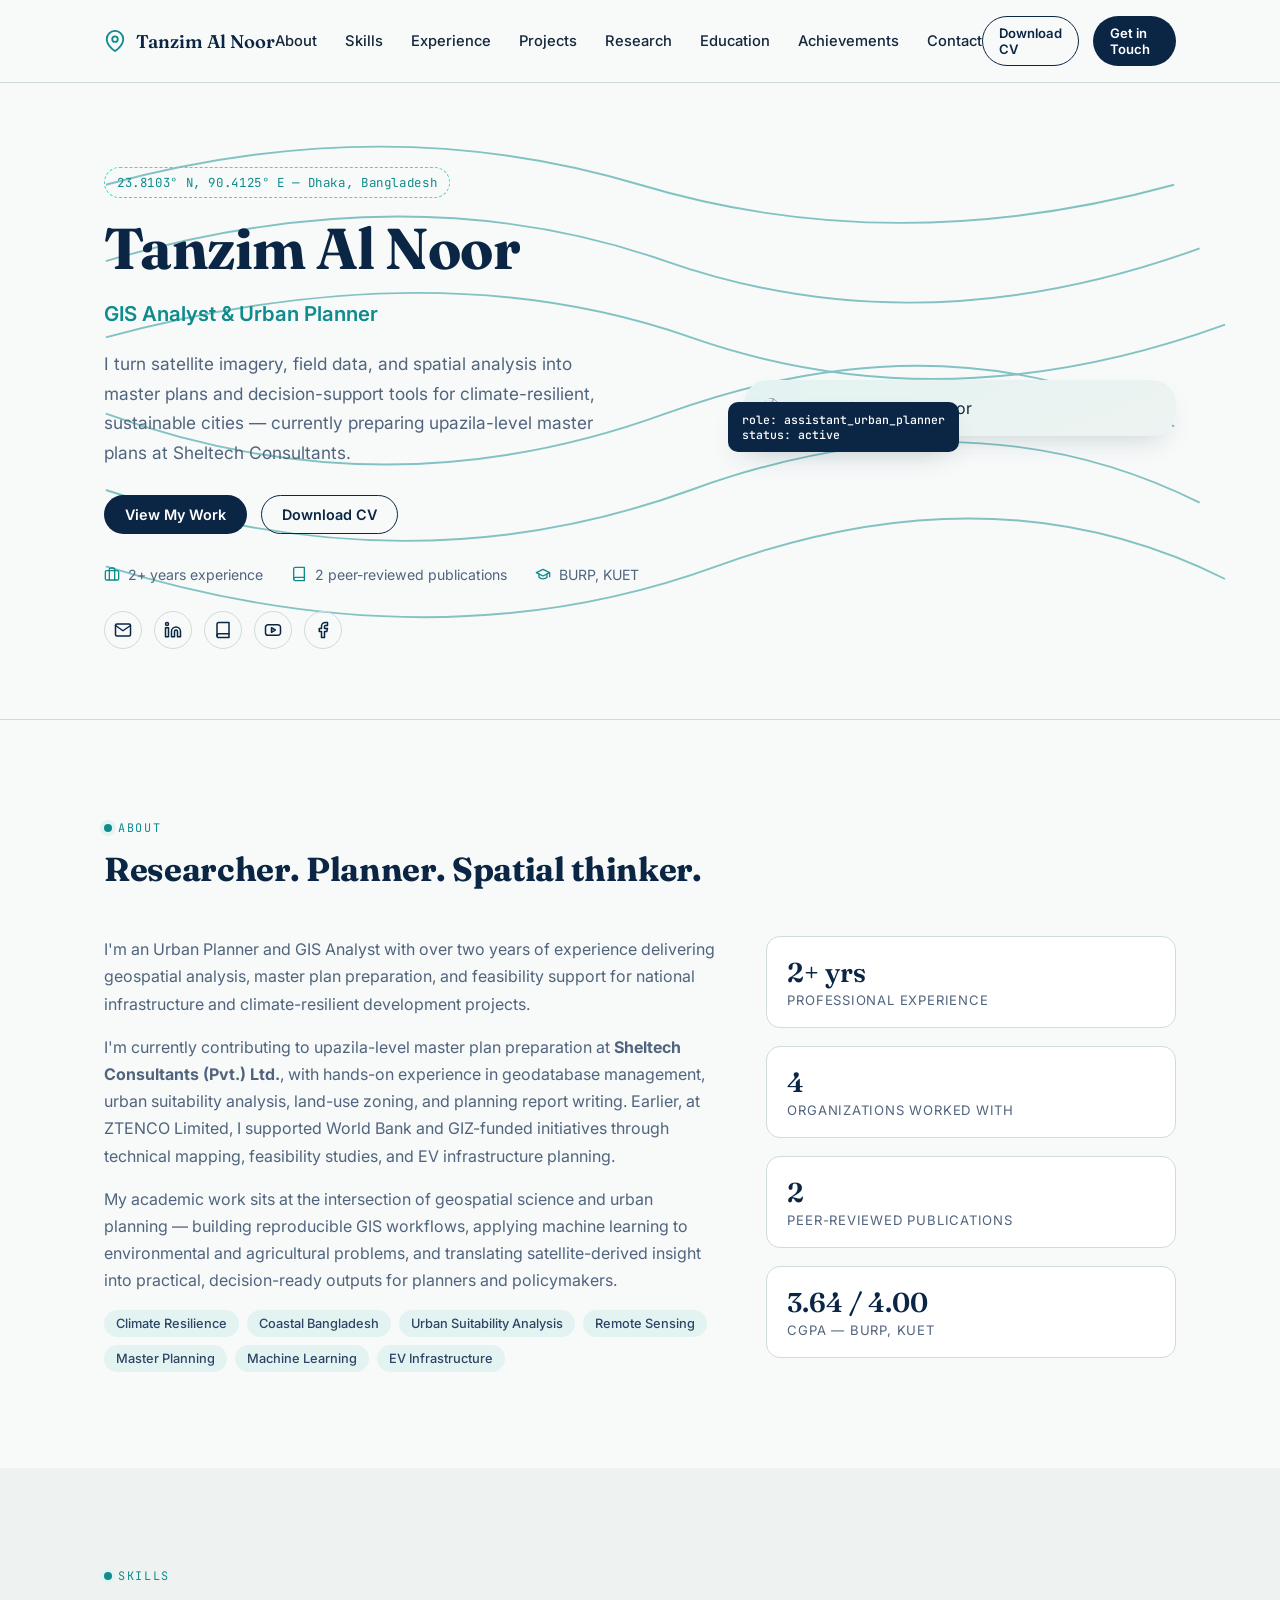
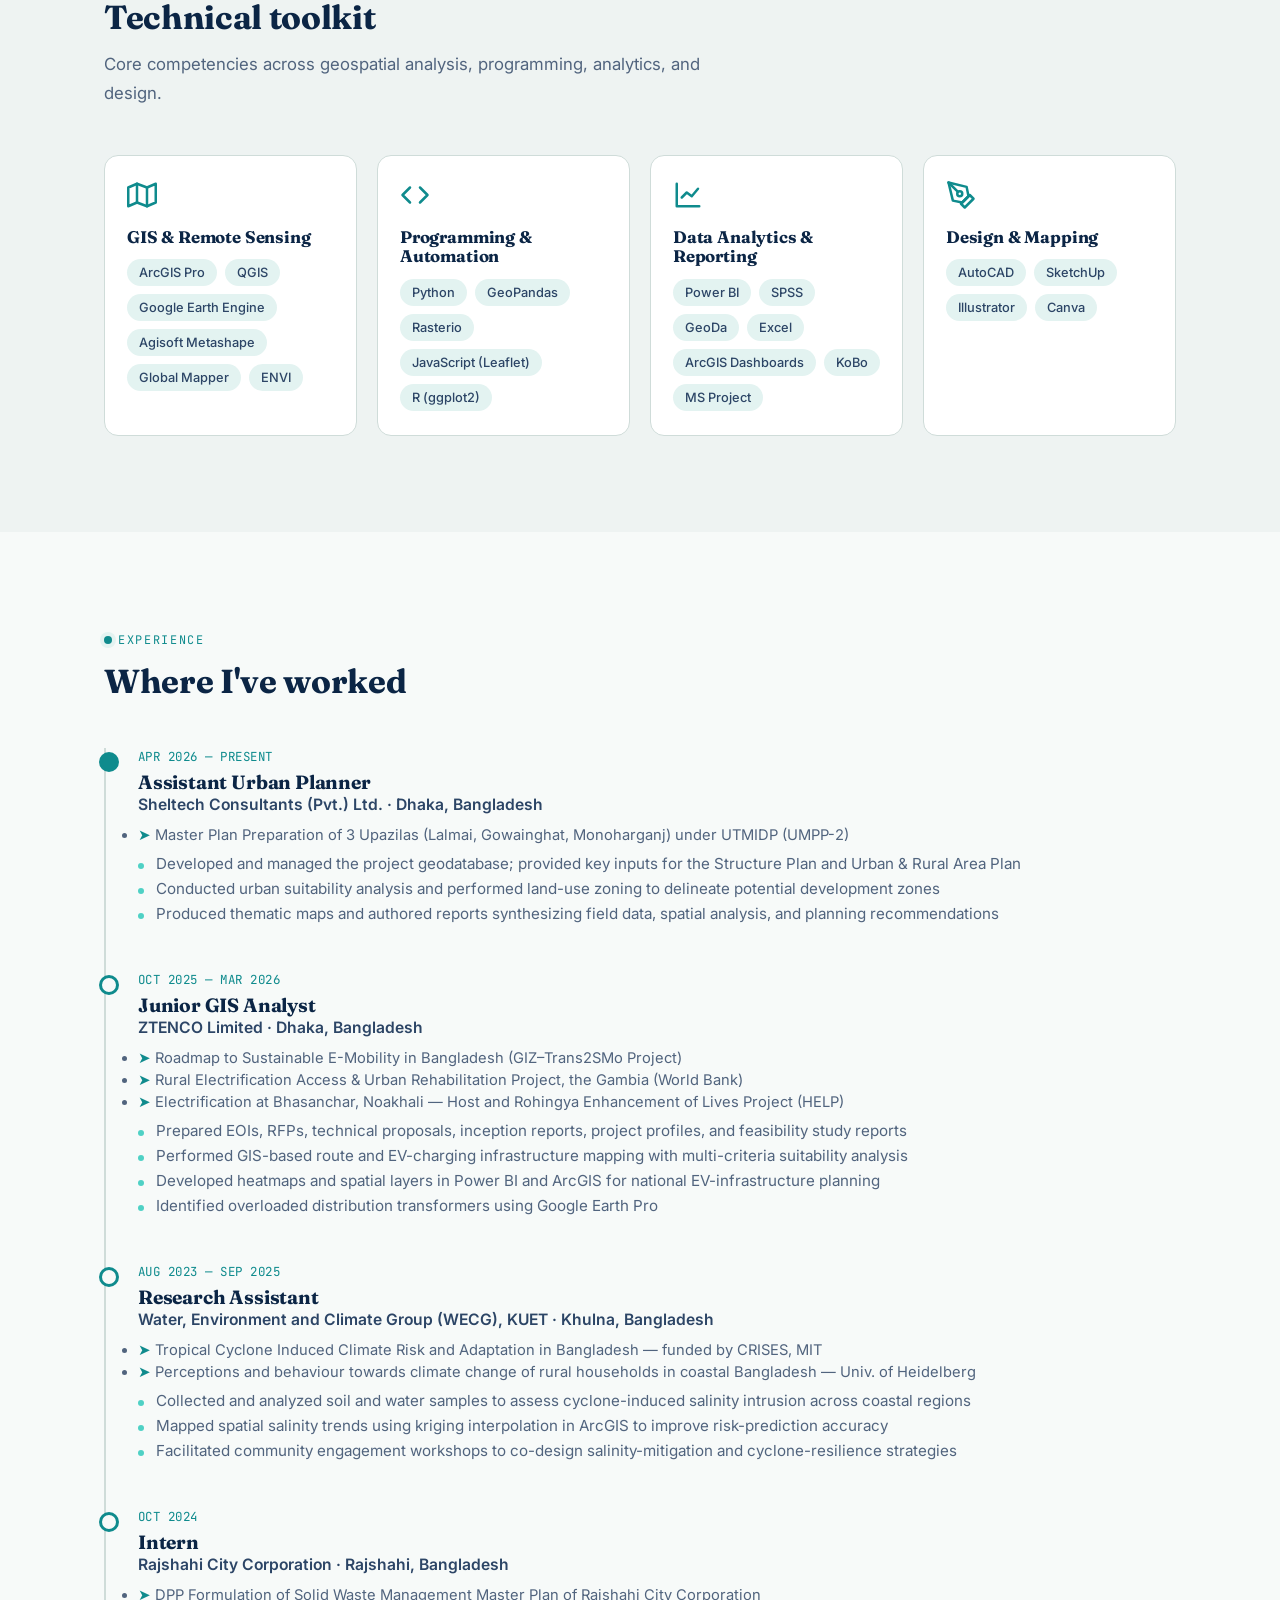
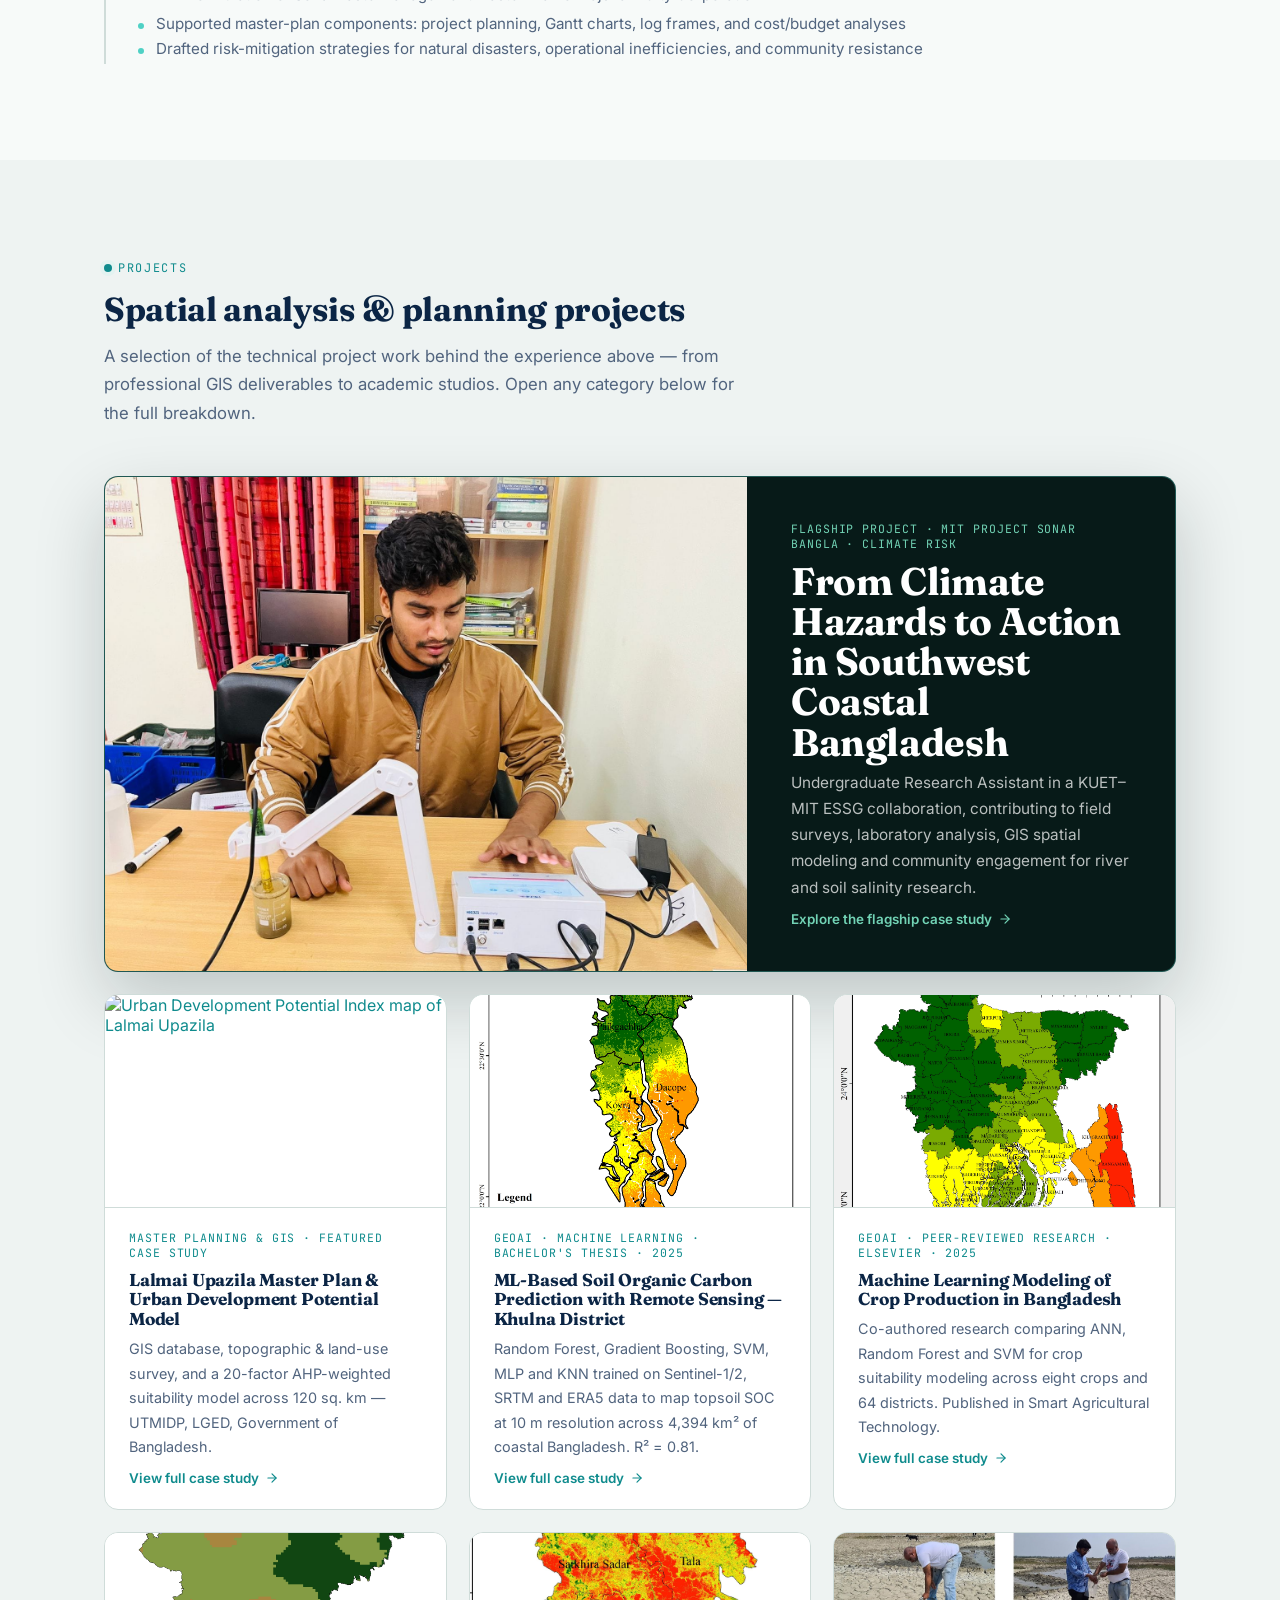
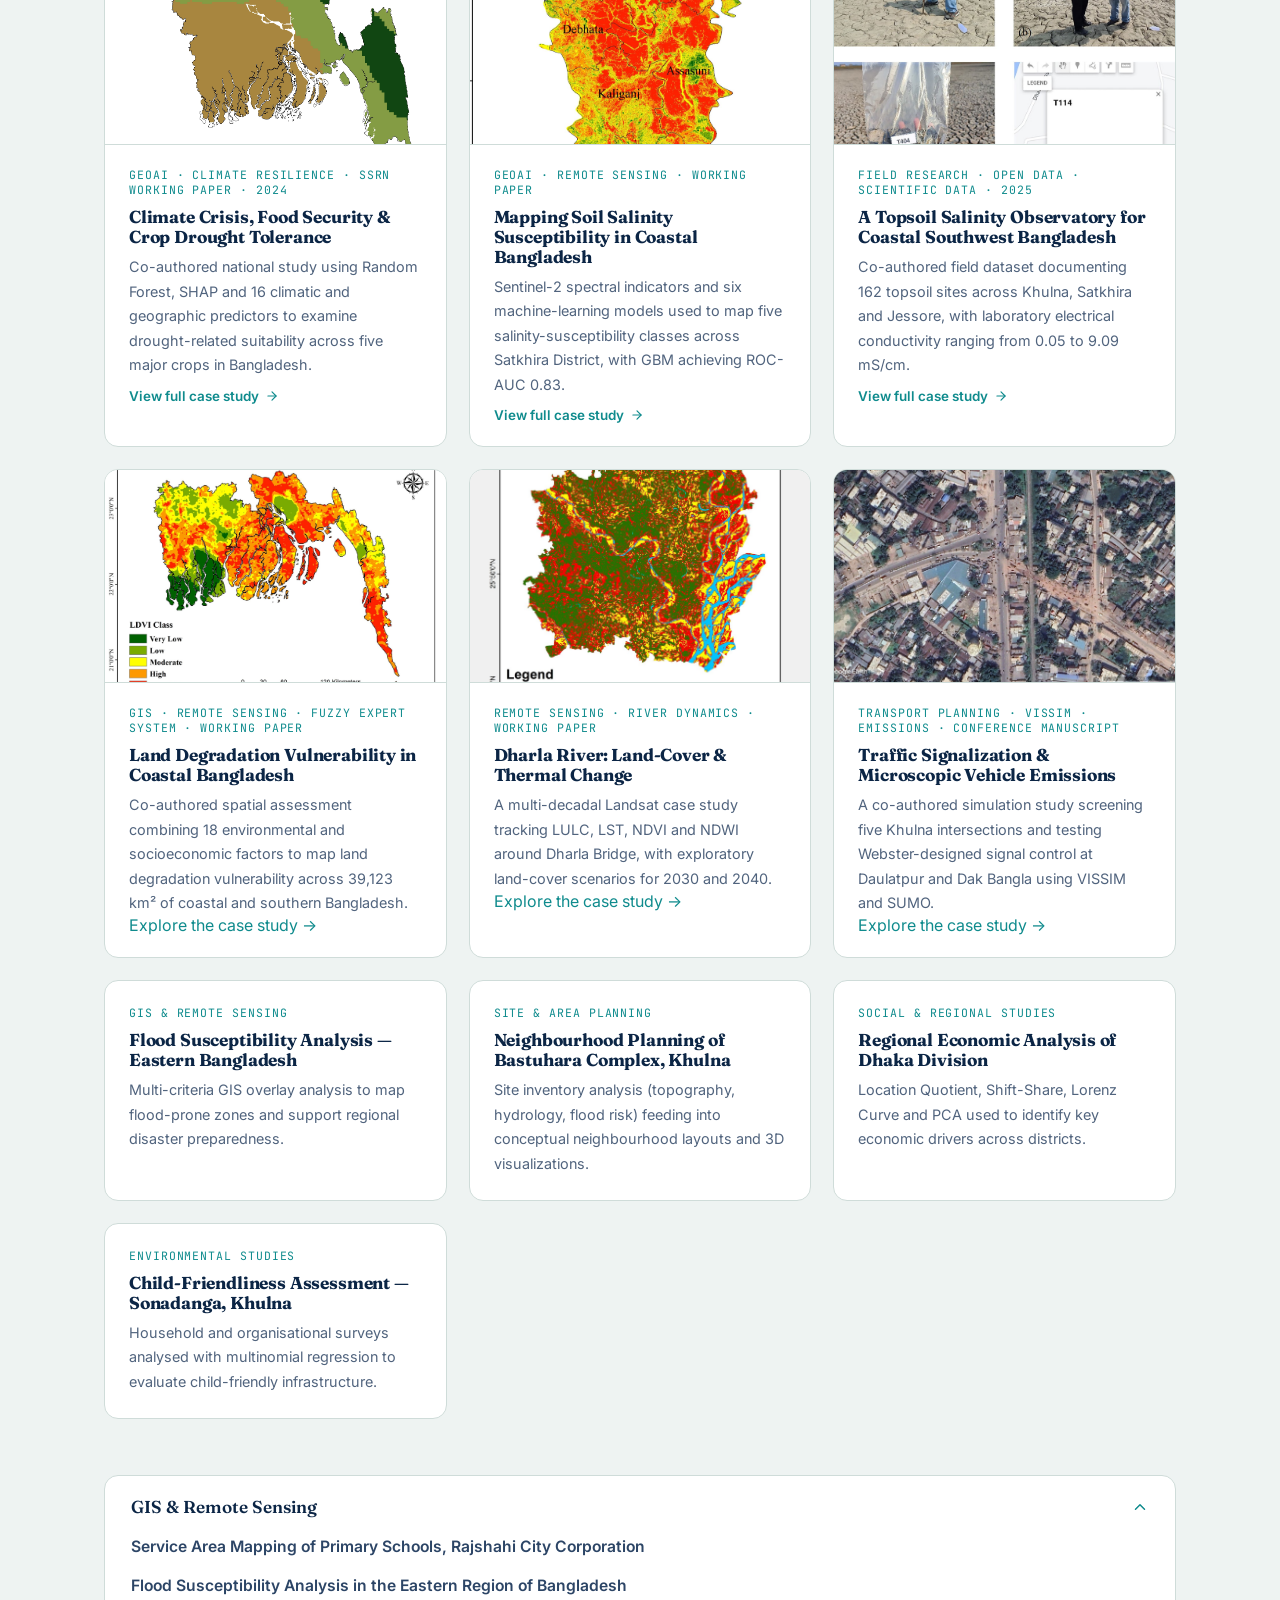
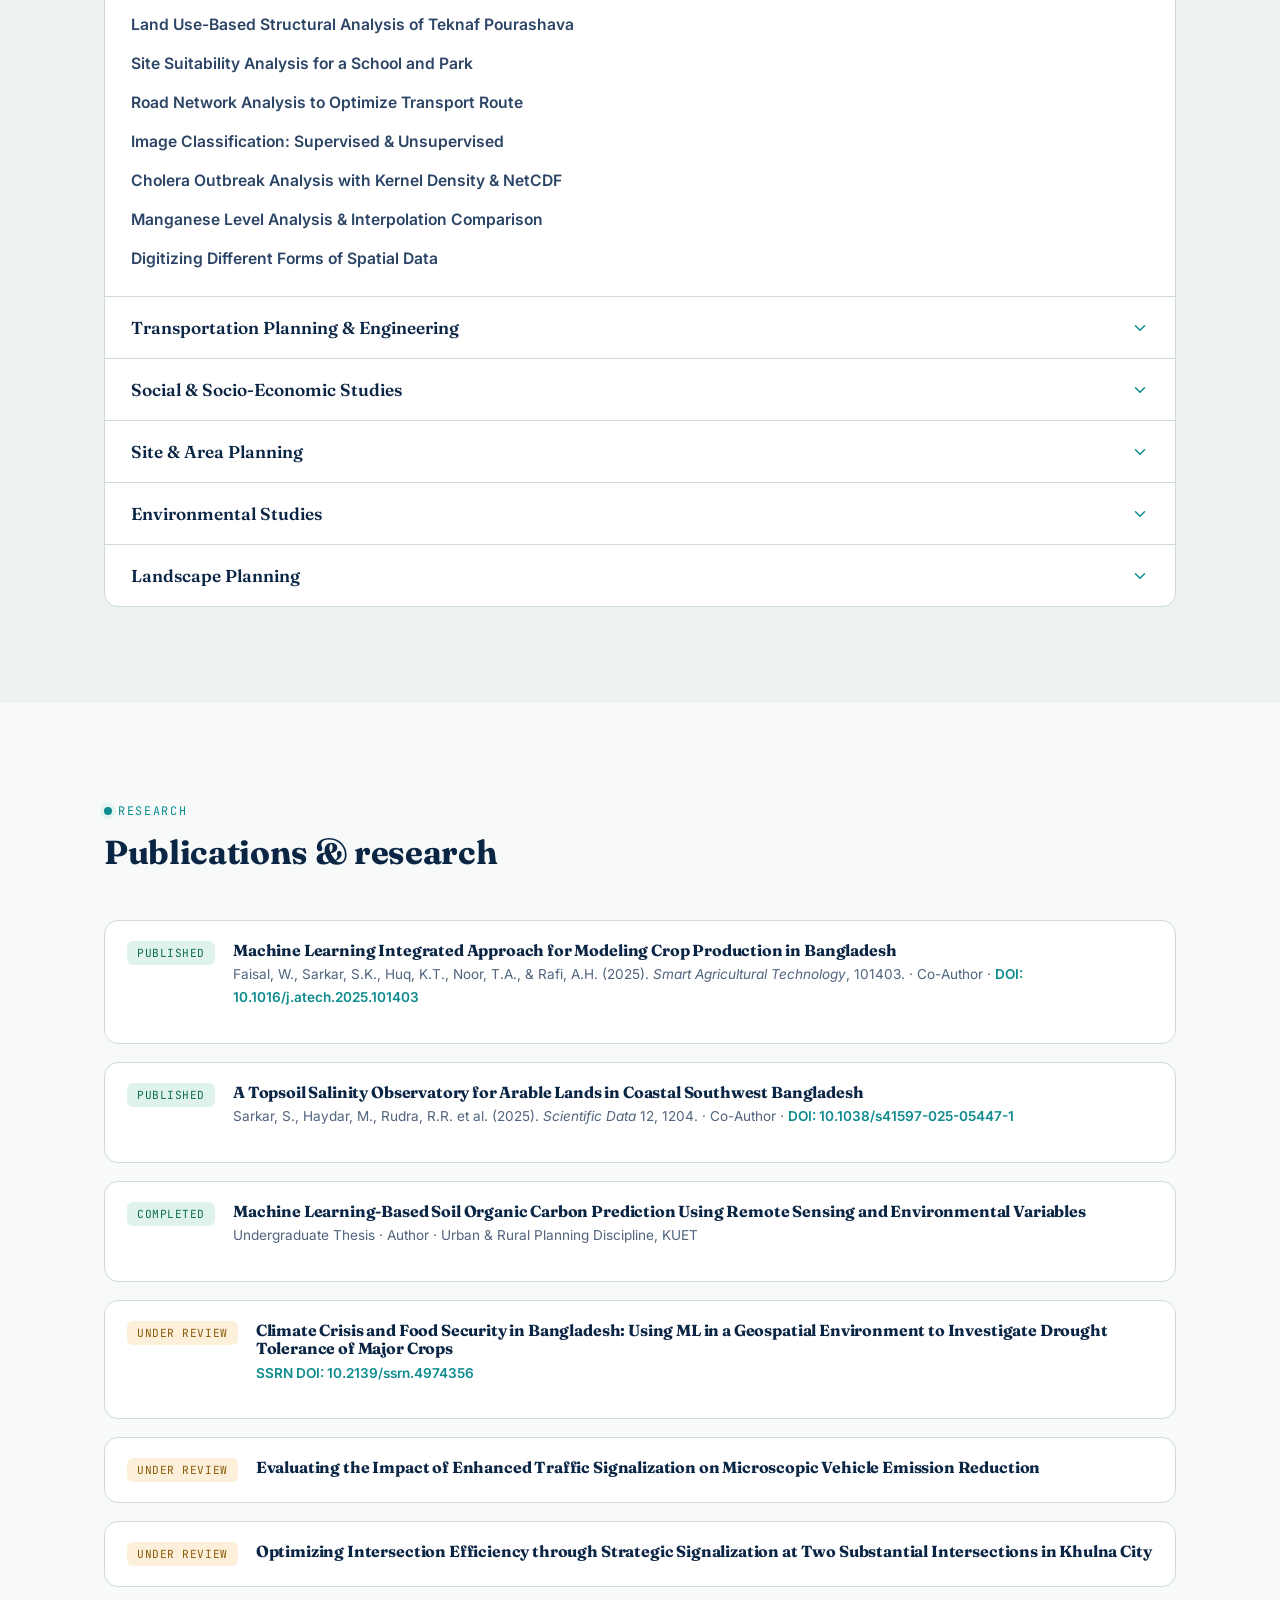
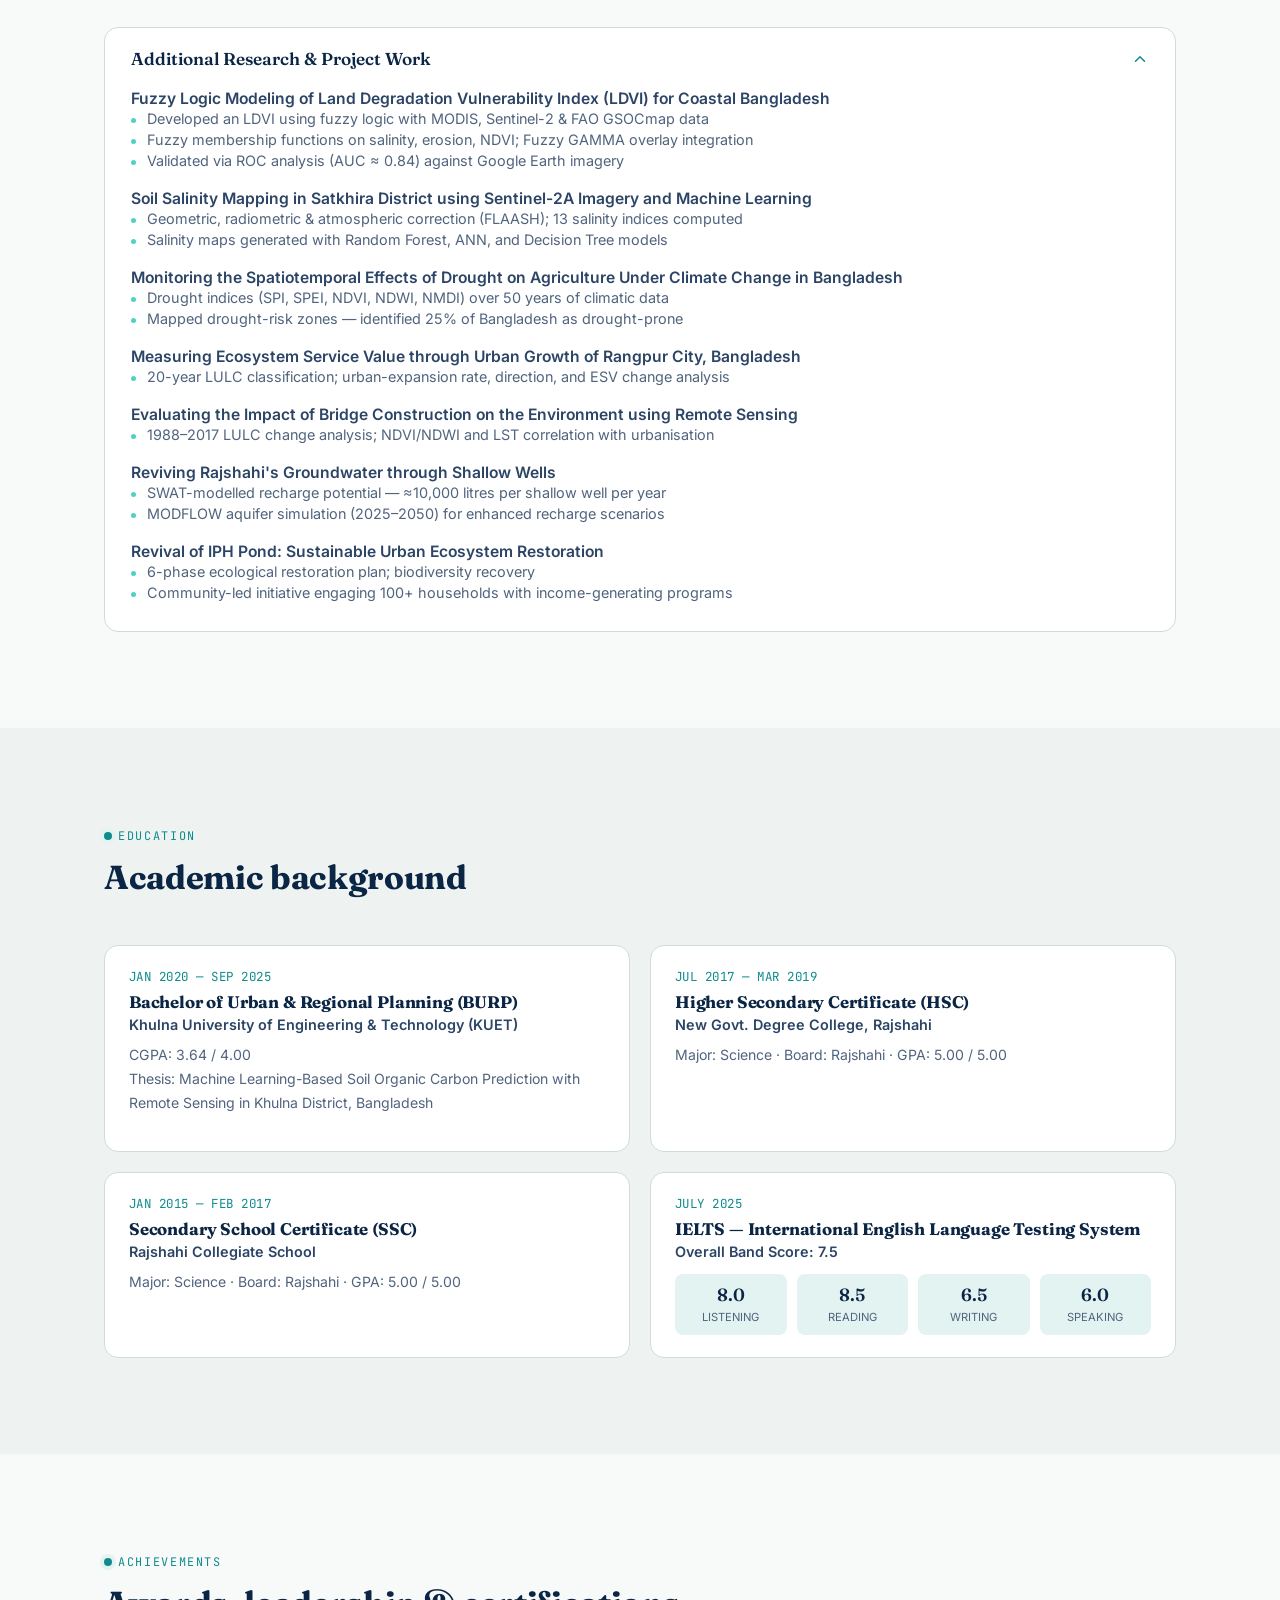
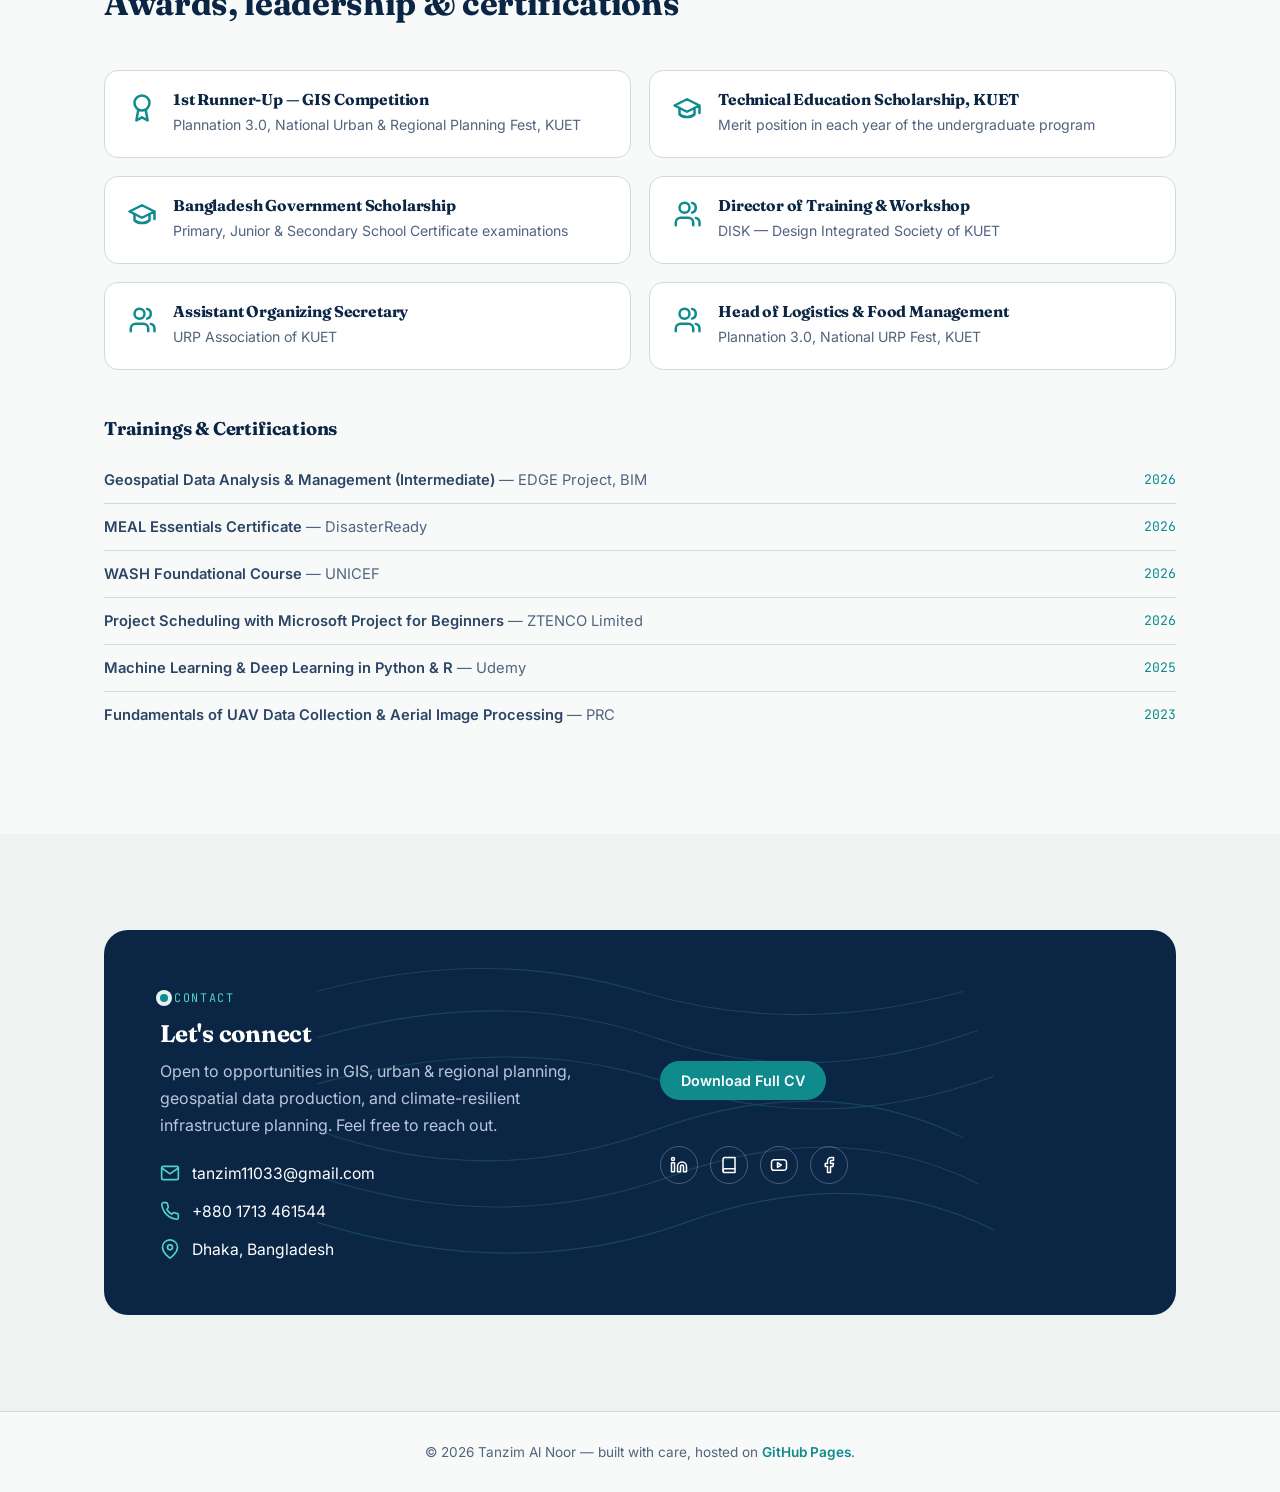
==== index.html @ ba52d4f6 "Refresh climate risk image cache" ====
<!DOCTYPE html>
<html lang="en">
<head>
<meta charset="UTF-8">
<meta name="viewport" content="width=device-width, initial-scale=1.0">
<title>Tanzim Al Noor | GIS Analyst &amp; Urban Planner</title>
<meta name="description" content="Portfolio of Tanzim Al Noor — GIS Analyst &amp; Urban Planner specializing in geospatial analysis, master plan preparation, and climate-resilient development in Bangladesh.">

<!-- Fonts -->
<link rel="preconnect" href="https://fonts.googleapis.com">
<link rel="preconnect" href="https://fonts.gstatic.com" crossorigin>
<link href="https://fonts.googleapis.com/css2?family=Fraunces:opsz,wght@9..144,500;9..144,600;9..144,700&family=Inter:wght@400;500;600;700&family=JetBrains+Mono:wght@400;500&display=swap" rel="stylesheet">

<link rel="stylesheet" href="styles.css">

<!-- Reusable topographic contour SVG (signature motif) -->
<svg style="display:none">
  <symbol id="contour-pattern" viewBox="0 0 800 500">
    <path d="M-20 80 Q 200 20 400 80 T 820 80" fill="none" stroke="currentColor" stroke-width="1.5"/>
    <path d="M-20 140 Q 220 70 420 140 T 840 130" fill="none" stroke="currentColor" stroke-width="1.5"/>
    <path d="M-20 200 Q 240 130 440 200 T 860 190" fill="none" stroke="currentColor" stroke-width="1.5"/>
    <path d="M-20 260 Q 200 340 420 260 T 820 270" fill="none" stroke="currentColor" stroke-width="1.5"/>
    <path d="M-20 320 Q 220 400 440 320 T 840 330" fill="none" stroke="currentColor" stroke-width="1.5"/>
    <path d="M-20 380 Q 240 460 460 380 T 860 390" fill="none" stroke="currentColor" stroke-width="1.5"/>
  </symbol>
</svg>
</head>
<body>

<!-- ============ HEADER ============ -->
<header class="site-header">
  <nav class="nav">
    <a href="#hero" class="brand">
      <svg class="pin" viewBox="0 0 24 24" fill="none" stroke="currentColor" stroke-width="2" stroke-linecap="round" stroke-linejoin="round"><path d="M21 10c0 7-9 13-9 13s-9-6-9-13a9 9 0 1 1 18 0Z"/><circle cx="12" cy="10" r="3"/></svg>
      Tanzim&nbsp;Al&nbsp;Noor
    </a>
    <ul class="nav-links">
      <li><a href="#about">About</a></li>
      <li><a href="#skills">Skills</a></li>
      <li><a href="#experience">Experience</a></li>
      <li><a href="#projects">Projects</a></li>
      <li><a href="#research">Research</a></li>
      <li><a href="#education">Education</a></li>
      <li><a href="#achievements">Achievements</a></li>
      <li><a href="#contact">Contact</a></li>
    </ul>
    <div class="nav-cta">
      <a href="Tanzim_Al_Noor_CV.pdf" class="btn btn-ghost btn-sm" download>Download CV</a>
      <a href="#contact" class="btn btn-primary btn-sm">Get in Touch</a>
      <button class="menu-toggle" aria-label="Toggle menu">
        <svg viewBox="0 0 24 24" fill="none" stroke="currentColor" stroke-width="2" stroke-linecap="round"><path d="M4 6h16M4 12h16M4 18h16"/></svg>
      </button>
    </div>
  </nav>
</header>

<main>

  <!-- ============ HERO ============ -->
  <section id="hero" class="hero">
    <div class="contours" style="color:var(--teal)"><svg><use href="#contour-pattern"/></svg></div>
    <div class="wrap">
      <div>
        <span class="coord-tag">23.8103° N, 90.4125° E — Dhaka, Bangladesh</span>
        <h1>Tanzim Al Noor</h1>
        <p class="role">GIS Analyst &amp; Urban Planner</p>
        <p class="lede">I turn satellite imagery, field data, and spatial analysis into master plans and decision-support tools for climate-resilient, sustainable cities — currently preparing upazila-level master plans at Sheltech Consultants.</p>
        <div class="hero-ctas">
          <a href="#projects" class="btn btn-primary">View My Work</a>
          <a href="Tanzim_Al_Noor_CV.pdf" class="btn btn-ghost" download>Download CV</a>
        </div>
        <ul class="hero-meta">
          <li><svg viewBox="0 0 24 24" fill="none" stroke="currentColor" stroke-width="2" stroke-linecap="round" stroke-linejoin="round"><rect x="2" y="7" width="20" height="14" rx="2"/><path d="M16 21V5a2 2 0 0 0-2-2h-4a2 2 0 0 0-2 2v16"/></svg> 2+ years experience</li>
          <li><svg viewBox="0 0 24 24" fill="none" stroke="currentColor" stroke-width="2" stroke-linecap="round" stroke-linejoin="round"><path d="M4 19.5A2.5 2.5 0 0 1 6.5 17H20"/><path d="M6.5 2H20v20H6.5A2.5 2.5 0 0 1 4 19.5v-15A2.5 2.5 0 0 1 6.5 2Z"/></svg> 2 peer-reviewed publications</li>
          <li><svg viewBox="0 0 24 24" fill="none" stroke="currentColor" stroke-width="2" stroke-linecap="round" stroke-linejoin="round"><path d="M22 10v6M2 10l10-5 10 5-10 5z"/><path d="M6 12v5c3 3 9 3 12 0v-5"/></svg> BURP, KUET</li>
        </ul>
        <div class="social-row">
          <a href="mailto:tanzim11033@gmail.com" aria-label="Email" title="Email"><svg viewBox="0 0 24 24" fill="none" stroke="currentColor" stroke-width="2" stroke-linecap="round" stroke-linejoin="round"><rect x="2" y="4" width="20" height="16" rx="2"/><path d="m22 6-10 7L2 6"/></svg></a>
          <a href="https://www.linkedin.com/in/tanzim-al-noor-0a78561b3" target="_blank" rel="noopener" aria-label="LinkedIn" title="LinkedIn"><svg viewBox="0 0 24 24" fill="none" stroke="currentColor" stroke-width="2" stroke-linecap="round" stroke-linejoin="round"><path d="M16 8a6 6 0 0 1 6 6v7h-4v-7a2 2 0 0 0-4 0v7h-4v-7a6 6 0 0 1 6-6Z"/><rect x="2" y="9" width="4" height="12"/><circle cx="4" cy="4" r="2"/></svg></a>
          <a href="https://www.researchgate.net/profile/Tanzim-Al-Noor-2" target="_blank" rel="noopener" aria-label="ResearchGate" title="ResearchGate"><svg viewBox="0 0 24 24" fill="none" stroke="currentColor" stroke-width="2" stroke-linecap="round" stroke-linejoin="round"><path d="M4 19.5A2.5 2.5 0 0 1 6.5 17H20"/><path d="M6.5 2H20v20H6.5A2.5 2.5 0 0 1 4 19.5v-15A2.5 2.5 0 0 1 6.5 2Z"/></svg></a>
          <a href="https://www.youtube.com/@TanzimAlNoor" target="_blank" rel="noopener" aria-label="YouTube" title="YouTube"><svg viewBox="0 0 24 24" fill="none" stroke="currentColor" stroke-width="2" stroke-linecap="round" stroke-linejoin="round"><path d="M2 8.5A3.5 3.5 0 0 1 5.5 5h13A3.5 3.5 0 0 1 22 8.5v7a3.5 3.5 0 0 1-3.5 3.5h-13A3.5 3.5 0 0 1 2 15.5v-7Z"/><path d="m10 9 5 3-5 3Z"/></svg></a>
          <a href="https://www.facebook.com/tanzimalnoor/" target="_blank" rel="noopener" aria-label="Facebook" title="Facebook"><svg viewBox="0 0 24 24" fill="none" stroke="currentColor" stroke-width="2" stroke-linecap="round" stroke-linejoin="round"><path d="M18 2h-3a5 5 0 0 0-5 5v3H7v4h3v8h4v-8h3l1-4h-4V7a1 1 0 0 1 1-1h3Z"/></svg></a>
        </div>
      </div>
      <div class="hero-photo">
        <div class="frame">
          <img src="profile.png" alt="Portrait of Tanzim Al Noor">
        </div>
        <span class="tag">role: assistant_urban_planner<br>status: active</span>
      </div>
    </div>
  </section>

  <hr class="divider">

  <!-- ============ ABOUT ============ -->
  <section id="about">
    <div class="wrap">
      <div class="section-head">
        <span class="eyebrow">About</span>
        <h2>Researcher. Planner. Spatial thinker.</h2>
      </div>
      <div class="about-grid">
        <div>
          <p>I'm an Urban Planner and GIS Analyst with over two years of experience delivering geospatial analysis, master plan preparation, and feasibility support for national infrastructure and climate-resilient development projects.</p>
          <p>I'm currently contributing to upazila-level master plan preparation at <strong>Sheltech Consultants (Pvt.) Ltd.</strong>, with hands-on experience in geodatabase management, urban suitability analysis, land-use zoning, and planning report writing. Earlier, at ZTENCO Limited, I supported World Bank and GIZ-funded initiatives through technical mapping, feasibility studies, and EV infrastructure planning.</p>
          <p>My academic work sits at the intersection of geospatial science and urban planning — building reproducible GIS workflows, applying machine learning to environmental and agricultural problems, and translating satellite-derived insight into practical, decision-ready outputs for planners and policymakers.</p>
          <div class="tag-list">
            <span class="tag">Climate Resilience</span>
            <span class="tag">Coastal Bangladesh</span>
            <span class="tag">Urban Suitability Analysis</span>
            <span class="tag">Remote Sensing</span>
            <span class="tag">Master Planning</span>
            <span class="tag">Machine Learning</span>
            <span class="tag">EV Infrastructure</span>
          </div>
        </div>
        <div class="stat-list">
          <div class="stat"><span class="num">2+ yrs</span><br><span class="label">Professional Experience</span></div>
          <div class="stat"><span class="num">4</span><br><span class="label">Organizations Worked With</span></div>
          <div class="stat"><span class="num">2</span><br><span class="label">Peer-Reviewed Publications</span></div>
          <div class="stat"><span class="num">3.64 / 4.00</span><br><span class="label">CGPA — BURP, KUET</span></div>
        </div>
      </div>
    </div>
  </section>

  <!-- ============ SKILLS ============ -->
  <section id="skills" style="background:var(--paper-dim)">
    <div class="wrap">
      <div class="section-head">
        <span class="eyebrow">Skills</span>
        <h2>Technical toolkit</h2>
        <p>Core competencies across geospatial analysis, programming, analytics, and design.</p>
      </div>
      <div class="skills-grid">
        <div class="skill-card">
          <svg class="icon" viewBox="0 0 24 24" fill="none" stroke="currentColor" stroke-width="2" stroke-linecap="round" stroke-linejoin="round"><path d="M1 6v15l7-3 8 3 7-3V3l-7 3-8-3-7 3Z"/><path d="M8 3v15M16 6v15"/></svg>
          <h3>GIS &amp; Remote Sensing</h3>
          <div class="tag-list">
            <span class="tag">ArcGIS Pro</span><span class="tag">QGIS</span><span class="tag">Google Earth Engine</span><span class="tag">Agisoft Metashape</span><span class="tag">Global Mapper</span><span class="tag">ENVI</span>
          </div>
        </div>
        <div class="skill-card">
          <svg class="icon" viewBox="0 0 24 24" fill="none" stroke="currentColor" stroke-width="2" stroke-linecap="round" stroke-linejoin="round"><polyline points="16 18 22 12 16 6"/><polyline points="8 6 2 12 8 18"/></svg>
          <h3>Programming &amp; Automation</h3>
          <div class="tag-list">
            <span class="tag">Python</span><span class="tag">GeoPandas</span><span class="tag">Rasterio</span><span class="tag">JavaScript (Leaflet)</span><span class="tag">R (ggplot2)</span>
          </div>
        </div>
        <div class="skill-card">
          <svg class="icon" viewBox="0 0 24 24" fill="none" stroke="currentColor" stroke-width="2" stroke-linecap="round" stroke-linejoin="round"><path d="M3 3v18h18"/><path d="M7 14l4-4 4 3 5-6"/></svg>
          <h3>Data Analytics &amp; Reporting</h3>
          <div class="tag-list">
            <span class="tag">Power BI</span><span class="tag">SPSS</span><span class="tag">GeoDa</span><span class="tag">Excel</span><span class="tag">ArcGIS Dashboards</span><span class="tag">KoBo</span><span class="tag">MS Project</span>
          </div>
        </div>
        <div class="skill-card">
          <svg class="icon" viewBox="0 0 24 24" fill="none" stroke="currentColor" stroke-width="2" stroke-linecap="round" stroke-linejoin="round"><path d="M12 19l7-7 3 3-7 7-3-3Z"/><path d="M18 13l-1.5-7.5L2 2l3.5 14.5L13 18l5-5Z"/><path d="M2 2l7.586 7.586"/><circle cx="11" cy="11" r="2"/></svg>
          <h3>Design &amp; Mapping</h3>
          <div class="tag-list">
            <span class="tag">AutoCAD</span><span class="tag">SketchUp</span><span class="tag">Illustrator</span><span class="tag">Canva</span>
          </div>
        </div>
      </div>
    </div>
  </section>

  <!-- ============ EXPERIENCE ============ -->
  <section id="experience">
    <div class="wrap">
      <div class="section-head">
        <span class="eyebrow">Experience</span>
        <h2>Where I've worked</h2>
      </div>
      <div class="timeline">

        <div class="timeline-item current">
          <span class="t-period">APR 2026 — PRESENT</span>
          <h3 class="t-role">Assistant Urban Planner</h3>
          <span class="t-org">Sheltech Consultants (Pvt.) Ltd. · Dhaka, Bangladesh</span>
          <ul class="t-projects">
            <li>Master Plan Preparation of 3 Upazilas (Lalmai, Gowainghat, Monoharganj) under UTMIDP (UMPP-2)</li>
          </ul>
          <ul class="t-resp">
            <li>Developed and managed the project geodatabase; provided key inputs for the Structure Plan and Urban &amp; Rural Area Plan</li>
            <li>Conducted urban suitability analysis and performed land-use zoning to delineate potential development zones</li>
            <li>Produced thematic maps and authored reports synthesizing field data, spatial analysis, and planning recommendations</li>
          </ul>
        </div>

        <div class="timeline-item">
          <span class="t-period">OCT 2025 — MAR 2026</span>
          <h3 class="t-role">Junior GIS Analyst</h3>
          <span class="t-org">ZTENCO Limited · Dhaka, Bangladesh</span>
          <ul class="t-projects">
            <li>Roadmap to Sustainable E-Mobility in Bangladesh (GIZ–Trans2SMo Project)</li>
            <li>Rural Electrification Access &amp; Urban Rehabilitation Project, the Gambia (World Bank)</li>
            <li>Electrification at Bhasanchar, Noakhali — Host and Rohingya Enhancement of Lives Project (HELP)</li>
          </ul>
          <ul class="t-resp">
            <li>Prepared EOIs, RFPs, technical proposals, inception reports, project profiles, and feasibility study reports</li>
            <li>Performed GIS-based route and EV-charging infrastructure mapping with multi-criteria suitability analysis</li>
            <li>Developed heatmaps and spatial layers in Power BI and ArcGIS for national EV-infrastructure planning</li>
            <li>Identified overloaded distribution transformers using Google Earth Pro</li>
          </ul>
        </div>

        <div class="timeline-item">
          <span class="t-period">AUG 2023 — SEP 2025</span>
          <h3 class="t-role">Research Assistant</h3>
          <span class="t-org">Water, Environment and Climate Group (WECG), KUET · Khulna, Bangladesh</span>
          <ul class="t-projects">
            <li>Tropical Cyclone Induced Climate Risk and Adaptation in Bangladesh — funded by CRISES, MIT</li>
            <li>Perceptions and behaviour towards climate change of rural households in coastal Bangladesh — Univ. of Heidelberg</li>
          </ul>
          <ul class="t-resp">
            <li>Collected and analyzed soil and water samples to assess cyclone-induced salinity intrusion across coastal regions</li>
            <li>Mapped spatial salinity trends using kriging interpolation in ArcGIS to improve risk-prediction accuracy</li>
            <li>Facilitated community engagement workshops to co-design salinity-mitigation and cyclone-resilience strategies</li>
          </ul>
        </div>

        <div class="timeline-item">
          <span class="t-period">OCT 2024</span>
          <h3 class="t-role">Intern</h3>
          <span class="t-org">Rajshahi City Corporation · Rajshahi, Bangladesh</span>
          <ul class="t-projects">
            <li>DPP Formulation of Solid Waste Management Master Plan of Rajshahi City Corporation</li>
          </ul>
          <ul class="t-resp">
            <li>Supported master-plan components: project planning, Gantt charts, log frames, and cost/budget analyses</li>
            <li>Drafted risk-mitigation strategies for natural disasters, operational inefficiencies, and community resistance</li>
          </ul>
        </div>

      </div>
    </div>
  </section>

  <!-- ============ PROJECTS ============ -->
  <section id="projects" style="background:var(--paper-dim)">
    <div class="wrap">
      <div class="section-head">
        <span class="eyebrow">Projects</span>
        <h2>Spatial analysis &amp; planning projects</h2>
        <p>A selection of the technical project work behind the experience above — from professional GIS deliverables to academic studios. Open any category below for the full breakdown.</p>
      </div>

      <!-- Featured highlight cards -->
      <div class="featured-grid">
        <a href="projects/mit-climate-risk-bangladesh.html" class="project-card has-link flagship-project">
          <img class="pc-img" src="images/projects/climate-risk-mit/hero-fieldwork.jpg?v=20260825" alt="Tanzim Al Noor analyzing a soil sample with an electrical conductivity meter">
          <div class="pc-body">
            <span class="cat">Flagship Project · MIT Project Sonar Bangla · Climate Risk</span>
            <h3>From Climate Hazards to Action in Southwest Coastal Bangladesh</h3>
            <p>Undergraduate Research Assistant in a KUET–MIT ESSG collaboration, contributing to field surveys, laboratory analysis, GIS spatial modeling and community engagement for river and soil salinity research.</p>
            <span class="pc-cta">Explore the flagship case study <svg viewBox="0 0 24 24" fill="none" stroke="currentColor" stroke-width="2" stroke-linecap="round" stroke-linejoin="round"><line x1="5" y1="12" x2="19" y2="12"/><polyline points="12 5 19 12 12 19"/></svg></span>
          </div>
        </a>
        <a href="projects/lalmai-master-plan.html" class="project-card has-link">
          <img class="pc-img" src="images/projects/lalmai/udpi-final-scenario4.jpg" alt="Urban Development Potential Index map of Lalmai Upazila">
          <div class="pc-body">
            <span class="cat">Master Planning &amp; GIS · Featured Case Study</span>
            <h3>Lalmai Upazila Master Plan &amp; Urban Development Potential Model</h3>
            <p>GIS database, topographic &amp; land-use survey, and a 20-factor AHP-weighted suitability model across 120 sq. km — UTMIDP, LGED, Government of Bangladesh.</p>
            <span class="pc-cta">View full case study <svg viewBox="0 0 24 24" fill="none" stroke="currentColor" stroke-width="2" stroke-linecap="round" stroke-linejoin="round"><line x1="5" y1="12" x2="19" y2="12"/><polyline points="12 5 19 12 12 19"/></svg></span>
          </div>
        </a>
        <a href="projects/thesis-soc.html" class="project-card has-link">
          <img class="pc-img" src="images/projects/thesis/soc-spatial-map-rf.jpg" alt="Machine learning SOC prediction map of Khulna District">
          <div class="pc-body">
            <span class="cat">GeoAI · Machine Learning · Bachelor's Thesis · 2025</span>
            <h3>ML-Based Soil Organic Carbon Prediction with Remote Sensing — Khulna District</h3>
            <p>Random Forest, Gradient Boosting, SVM, MLP and KNN trained on Sentinel-1/2, SRTM and ERA5 data to map topsoil SOC at 10 m resolution across 4,394 km² of coastal Bangladesh. R² = 0.81.</p>
            <span class="pc-cta">View full case study <svg viewBox="0 0 24 24" fill="none" stroke="currentColor" stroke-width="2" stroke-linecap="round" stroke-linejoin="round"><line x1="5" y1="12" x2="19" y2="12"/><polyline points="12 5 19 12 12 19"/></svg></span>
          </div>
        </a>
        <a href="projects/journal-crop-ml.html" class="project-card has-link">
          <img class="pc-img" src="images/projects/journal/bangladesh-crop-map.jpg" alt="Crop suitability modeling across Bangladesh">
          <div class="pc-body">
            <span class="cat">GeoAI · Peer-Reviewed Research · Elsevier · 2025</span>
            <h3>Machine Learning Modeling of Crop Production in Bangladesh</h3>
            <p>Co-authored research comparing ANN, Random Forest and SVM for crop suitability modeling across eight crops and 64 districts. Published in Smart Agricultural Technology.</p>
            <span class="pc-cta">View full case study <svg viewBox="0 0 24 24" fill="none" stroke="currentColor" stroke-width="2" stroke-linecap="round" stroke-linejoin="round"><line x1="5" y1="12" x2="19" y2="12"/><polyline points="12 5 19 12 12 19"/></svg></span>
          </div>
        </a>
        <a href="projects/drought-crop-tolerance.html" class="project-card has-link">
          <img class="pc-img" src="images/projects/drought/drought-tolerance-hero.jpg" alt="Palmer Drought Severity Index map of Bangladesh">
          <div class="pc-body">
            <span class="cat">GeoAI · Climate Resilience · SSRN Working Paper · 2024</span>
            <h3>Climate Crisis, Food Security &amp; Crop Drought Tolerance</h3>
            <p>Co-authored national study using Random Forest, SHAP and 16 climatic and geographic predictors to examine drought-related suitability across five major crops in Bangladesh.</p>
            <span class="pc-cta">View full case study <svg viewBox="0 0 24 24" fill="none" stroke="currentColor" stroke-width="2" stroke-linecap="round" stroke-linejoin="round"><line x1="5" y1="12" x2="19" y2="12"/><polyline points="12 5 19 12 12 19"/></svg></span>
          </div>
        </a>
        <a href="projects/soil-salinity-susceptibility.html" class="project-card has-link">
          <img class="pc-img" src="images/projects/salinity/satkhira-salinity-hero.jpg" alt="Soil salinity susceptibility map of Satkhira District">
          <div class="pc-body">
            <span class="cat">GeoAI · Remote Sensing · Working Paper</span>
            <h3>Mapping Soil Salinity Susceptibility in Coastal Bangladesh</h3>
            <p>Sentinel-2 spectral indicators and six machine-learning models used to map five salinity-susceptibility classes across Satkhira District, with GBM achieving ROC-AUC 0.83.</p>
            <span class="pc-cta">View full case study <svg viewBox="0 0 24 24" fill="none" stroke="currentColor" stroke-width="2" stroke-linecap="round" stroke-linejoin="round"><line x1="5" y1="12" x2="19" y2="12"/><polyline points="12 5 19 12 12 19"/></svg></span>
          </div>
        </a>
        <a href="projects/topsoil-salinity-observatory.html" class="project-card has-link">
          <img class="pc-img" src="images/projects/topsoil-observatory/topsoil-observatory-hero.jpg" alt="Field collection of coastal topsoil samples in southwest Bangladesh">
          <div class="pc-body">
            <span class="cat">Field Research · Open Data · Scientific Data · 2025</span>
            <h3>A Topsoil Salinity Observatory for Coastal Southwest Bangladesh</h3>
            <p>Co-authored field dataset documenting 162 topsoil sites across Khulna, Satkhira and Jessore, with laboratory electrical conductivity ranging from 0.05 to 9.09 mS/cm.</p>
            <span class="pc-cta">View full case study <svg viewBox="0 0 24 24" fill="none" stroke="currentColor" stroke-width="2" stroke-linecap="round" stroke-linejoin="round"><line x1="5" y1="12" x2="19" y2="12"/><polyline points="12 5 19 12 12 19"/></svg></span>
          </div>
        </a>
        <a href="projects/ldvi-coastal-bangladesh.html" class="project-card has-link">
          <img class="pc-img" src="images/projects/ldvi/ldvi_map.jpg" alt="Land Degradation Vulnerability Index map of coastal Bangladesh">
          <div class="pc-body">
            <span class="cat">GIS · Remote Sensing · Fuzzy Expert System · Working Paper</span>
            <h3>Land Degradation Vulnerability in Coastal Bangladesh</h3>
            <p>Co-authored spatial assessment combining 18 environmental and socioeconomic factors to map land degradation vulnerability across 39,123 km² of coastal and southern Bangladesh.</p>
            <span class="project-link">Explore the case study <span aria-hidden="true">→</span></span>
          </div>
        </a>
        <a href="projects/dharla-river-dynamics.html" class="project-card has-link">
          <img class="pc-img" src="images/projects/dharla/lulc-2017.jpg" alt="Land-cover map of the Dharla River corridor in 2017">
          <div class="pc-body">
            <span class="cat">Remote Sensing · River Dynamics · Working Paper</span>
            <h3>Dharla River: Land-Cover &amp; Thermal Change</h3>
            <p>A multi-decadal Landsat case study tracking LULC, LST, NDVI and NDWI around Dharla Bridge, with exploratory land-cover scenarios for 2030 and 2040.</p>
            <span class="project-link">Explore the case study <span aria-hidden="true">→</span></span>
          </div>
        </a>
        <a href="projects/traffic-signalization-emissions.html" class="project-card has-link">
          <img class="pc-img" src="images/projects/traffic-signalization/traffic-signalization-hero.jpg" alt="Aerial view of Notun Rasta intersection in Khulna City">
          <div class="pc-body">
            <span class="cat">Transport Planning · VISSIM · Emissions · Conference Manuscript</span>
            <h3>Traffic Signalization &amp; Microscopic Vehicle Emissions</h3>
            <p>A co-authored simulation study screening five Khulna intersections and testing Webster-designed signal control at Daulatpur and Dak Bangla using VISSIM and SUMO.</p>
            <span class="project-link">Explore the case study <span aria-hidden="true">→</span></span>
          </div>
        </a>
        <div class="project-card">
          <span class="cat">GIS &amp; Remote Sensing</span>
          <h3>Flood Susceptibility Analysis — Eastern Bangladesh</h3>
          <p>Multi-criteria GIS overlay analysis to map flood-prone zones and support regional disaster preparedness.</p>
        </div>
        <div class="project-card">
          <span class="cat">Site &amp; Area Planning</span>
          <h3>Neighbourhood Planning of Bastuhara Complex, Khulna</h3>
          <p>Site inventory analysis (topography, hydrology, flood risk) feeding into conceptual neighbourhood layouts and 3D visualizations.</p>
        </div>
        <div class="project-card">
          <span class="cat">Social &amp; Regional Studies</span>
          <h3>Regional Economic Analysis of Dhaka Division</h3>
          <p>Location Quotient, Shift-Share, Lorenz Curve and PCA used to identify key economic drivers across districts.</p>
        </div>
        <div class="project-card">
          <span class="cat">Environmental Studies</span>
          <h3>Child-Friendliness Assessment — Sonadanga, Khulna</h3>
          <p>Household and organisational surveys analysed with multinomial regression to evaluate child-friendly infrastructure.</p>
        </div>
      </div>

      <!-- Full archive -->
      <div class="archive-block">

        <details class="cat-block" open>
          <summary>GIS &amp; Remote Sensing <svg class="chev" viewBox="0 0 24 24" fill="none" stroke="currentColor" stroke-width="2" stroke-linecap="round" stroke-linejoin="round"><polyline points="6 9 12 15 18 9"/></svg></summary>
          <div class="cat-body">
            <div class="proj-entry"><span class="p-title">Service Area Mapping of Primary Schools, Rajshahi City Corporation</span></div>
            <div class="proj-entry"><span class="p-title">Flood Susceptibility Analysis in the Eastern Region of Bangladesh</span></div>
            <div class="proj-entry"><span class="p-title">Land Use-Based Structural Analysis of Teknaf Pourashava</span></div>
            <div class="proj-entry"><span class="p-title">Site Suitability Analysis for a School and Park</span></div>
            <div class="proj-entry"><span class="p-title">Road Network Analysis to Optimize Transport Route</span></div>
            <div class="proj-entry"><span class="p-title">Image Classification: Supervised &amp; Unsupervised</span></div>
            <div class="proj-entry"><span class="p-title">Cholera Outbreak Analysis with Kernel Density &amp; NetCDF</span></div>
            <div class="proj-entry"><span class="p-title">Manganese Level Analysis &amp; Interpolation Comparison</span></div>
            <div class="proj-entry"><span class="p-title">Digitizing Different Forms of Spatial Data</span></div>
          </div>
        </details>

        <details class="cat-block">
          <summary>Transportation Planning &amp; Engineering <svg class="chev" viewBox="0 0 24 24" fill="none" stroke="currentColor" stroke-width="2" stroke-linecap="round" stroke-linejoin="round"><polyline points="6 9 12 15 18 9"/></svg></summary>
          <div class="cat-body">
            <div class="proj-entry">
              <span class="p-title">Evaluation of Road Elements &amp; Traffic Characteristics — Phultola to Afil Gate, Khulna</span>
              <span class="p-course">Transportation Planning Studio (URP 3232)</span>
              <ul>
                <li>Traffic surveys: volume count, spot speed, headway, moving observer, parking, intersection</li>
                <li>PCU conversion analysis to identify congestion patterns</li>
                <li>AutoCAD cross-sections, GIS maps, Illustrator intersection diagrams</li>
              </ul>
            </div>
            <div class="proj-entry">
              <span class="p-title">Optimizing Intersection Efficiency through Strategic Signalization — Daulatpur &amp; Royal Mor, Khulna</span>
              <span class="p-course">Transportation Planning Studio (URP 3232)</span>
              <ul>
                <li>Traffic volume surveys at two high-congestion intersections (peak/off-peak)</li>
                <li>Signal-timing design using Webster's Method — reduced average delay by 15% (Daulatpur) and 63% (Royal Mor)</li>
                <li>PTV Vissim simulation comparing existing vs. signalized conditions</li>
              </ul>
            </div>
          </div>
        </details>

        <details class="cat-block">
          <summary>Social &amp; Socio-Economic Studies <svg class="chev" viewBox="0 0 24 24" fill="none" stroke="currentColor" stroke-width="2" stroke-linecap="round" stroke-linejoin="round"><polyline points="6 9 12 15 18 9"/></svg></summary>
          <div class="cat-body">
            <div class="proj-entry">
              <span class="p-title">Analyzing Regional Economies of Dhaka Division using Spatial &amp; Non-Spatial Parameters</span>
              <span class="p-course">Regional Planning Studio (URP 4124)</span>
              <ul><li>Location Quotient, Shift-Share Analysis, Lorenz Curve, Gini Coefficients, PCA</li></ul>
            </div>
            <div class="proj-entry">
              <span class="p-title">Bioswale: A Sustainable Solution to Dhaka City's Waterlogging Problem</span>
              <span class="p-course">Regional Planning Studio (URP 4124)</span>
              <ul><li>GIS-mapped waterlogging vulnerability zones; bioswale &amp; recharge-trench design with cost-benefit analysis</li></ul>
            </div>
            <div class="proj-entry">
              <span class="p-title">Regional Profile of Dhaka Division</span>
              <span class="p-course">Regional Planning Studio (URP 4124)</span>
              <ul><li>Threshold-population analyses for education, health, and recreation at union level</li></ul>
            </div>
            <div class="proj-entry">
              <span class="p-title">Unveiling the Concept of Smart Village — Betaga &amp; Jolma Unions, Khulna</span>
              <span class="p-course">Rural Planning Studio (URP 3222)</span>
              <ul><li>SPSS cross-tabulation, Pearson correlation, Mann-Whitney U tests on income, agriculture, infrastructure</li></ul>
            </div>
          </div>
        </details>

        <details class="cat-block">
          <summary>Site &amp; Area Planning <svg class="chev" viewBox="0 0 24 24" fill="none" stroke="currentColor" stroke-width="2" stroke-linecap="round" stroke-linejoin="round"><polyline points="6 9 12 15 18 9"/></svg></summary>
          <div class="cat-body">
            <div class="proj-entry">
              <span class="p-title">Site Analysis &amp; Conceptual Neighbourhood Planning — Bastuhara Complex, Khulna</span>
              <span class="p-course">Site and Area Planning Studio (URP 2214)</span>
              <ul>
                <li>Site inventory: topography, soil, hydrology, vegetation, wind, infrastructure, flood risk</li>
                <li>Conceptual layouts, road networks (grid/radial/cluster), 3D visualisations</li>
                <li>Population density allocation for schools, parks, hospitals; road circulation metrics</li>
              </ul>
            </div>
            <div class="proj-entry">
              <span class="p-title">TOR for the Solid Waste Management Master Plan of Khulna City Corporation</span>
              <span class="p-course">Project Planning Studio (URP 4262)</span>
              <ul><li>Mapped collection routes &amp; dumping sites in ArcGIS; stakeholder engagement frameworks</li></ul>
            </div>
            <div class="proj-entry">
              <span class="p-title">A Participatory Approach to Community Resilience — Gaikur Village, Khulna</span>
              <span class="p-course">Participatory Planning Studio (URP 4272)</span>
              <ul><li>PRA tools: social mapping, resource mapping, transect walks, problem tree analysis</li></ul>
            </div>
            <div class="proj-entry">
              <span class="p-title">Urban Resilience Through Transport Infrastructure in Khulna City</span>
              <span class="p-course">Urban Planning Studio (URP 3112)</span>
              <ul><li>AHP analysis prioritising 15 critical factors impacting transport resilience</li></ul>
            </div>
          </div>
        </details>

        <details class="cat-block">
          <summary>Environmental Studies <svg class="chev" viewBox="0 0 24 24" fill="none" stroke="currentColor" stroke-width="2" stroke-linecap="round" stroke-linejoin="round"><polyline points="6 9 12 15 18 9"/></svg></summary>
          <div class="cat-body">
            <div class="proj-entry">
              <span class="p-title">One-Time Plastic Use &amp; Consumer Behaviour — Daulatpur Bazar, Khulna</span>
              <span class="p-course">Environmental Planning &amp; Management Studio (URP 4142)</span>
              <ul><li>SPSS analysis: Pearson correlation, descriptive statistics on plastic consumption surveys</li></ul>
            </div>
            <div class="proj-entry">
              <span class="p-title">Child-Friendliness Measurement — Sonadanga Residential Area (Phase 1 &amp; 2), Khulna</span>
              <span class="p-course">Environmental Planning &amp; Management Studio (URP 4142)</span>
              <ul><li>Multinomial regression &amp; correlation analysis on physical/social infrastructure</li></ul>
            </div>
          </div>
        </details>

        <details class="cat-block">
          <summary>Landscape Planning <svg class="chev" viewBox="0 0 24 24" fill="none" stroke="currentColor" stroke-width="2" stroke-linecap="round" stroke-linejoin="round"><polyline points="6 9 12 15 18 9"/></svg></summary>
          <div class="cat-body">
            <div class="proj-entry">
              <span class="p-title">Landscape Planning &amp; Design of Road Intersections and Connecting Roads</span>
              <span class="p-course">Landscape Planning and Design Studio (URP 2252)</span>
              <ul>
                <li>Vegetation selection, road hierarchy, driver-visibility optimisation</li>
                <li>Ecological strategies for residential road networks</li>
              </ul>
            </div>
            <div class="proj-entry">
              <span class="p-title">Engineering survey practice</span>
              <ul><li>Total station survey · Traverse survey · Plane table survey · Levelling &amp; contouring · Route survey</li></ul>
            </div>
          </div>
        </details>

      </div>
    </div>
  </section>

  <!-- ============ RESEARCH ============ -->
  <section id="research">
    <div class="wrap">
      <div class="section-head">
        <span class="eyebrow">Research</span>
        <h2>Publications &amp; research</h2>
      </div>

      <div class="pub-list">
        <div class="pub">
          <span class="status published">Published</span>
          <div>
            <h4>Machine Learning Integrated Approach for Modeling Crop Production in Bangladesh</h4>
            <p class="meta">Faisal, W., Sarkar, S.K., Huq, K.T., Noor, T.A., &amp; Rafi, A.H. (2025). <em>Smart Agricultural Technology</em>, 101403. · Co-Author · <a href="https://doi.org/10.1016/j.atech.2025.101403" target="_blank" rel="noopener">DOI: 10.1016/j.atech.2025.101403</a></p>
          </div>
        </div>
        <div class="pub">
          <span class="status published">Published</span>
          <div>
            <h4>A Topsoil Salinity Observatory for Arable Lands in Coastal Southwest Bangladesh</h4>
            <p class="meta">Sarkar, S., Haydar, M., Rudra, R.R. et al. (2025). <em>Scientific Data</em> 12, 1204. · Co-Author · <a href="https://doi.org/10.1038/s41597-025-05447-1" target="_blank" rel="noopener">DOI: 10.1038/s41597-025-05447-1</a></p>
          </div>
        </div>
        <div class="pub">
          <span class="status published">Completed</span>
          <div>
            <h4>Machine Learning-Based Soil Organic Carbon Prediction Using Remote Sensing and Environmental Variables</h4>
            <p class="meta">Undergraduate Thesis · Author · Urban &amp; Rural Planning Discipline, KUET</p>
          </div>
        </div>
        <div class="pub">
          <span class="status review">Under Review</span>
          <div>
            <h4>Climate Crisis and Food Security in Bangladesh: Using ML in a Geospatial Environment to Investigate Drought Tolerance of Major Crops</h4>
            <p class="meta"><a href="https://dx.doi.org/10.2139/ssrn.4974356" target="_blank" rel="noopener">SSRN DOI: 10.2139/ssrn.4974356</a></p>
          </div>
        </div>
        <div class="pub">
          <span class="status review">Under Review</span>
          <div>
            <h4>Evaluating the Impact of Enhanced Traffic Signalization on Microscopic Vehicle Emission Reduction</h4>
          </div>
        </div>
        <div class="pub">
          <span class="status review">Under Review</span>
          <div>
            <h4>Optimizing Intersection Efficiency through Strategic Signalization at Two Substantial Intersections in Khulna City</h4>
          </div>
        </div>
      </div>

      <div class="archive-block">
        <details class="cat-block" open>
          <summary>Additional Research &amp; Project Work <svg class="chev" viewBox="0 0 24 24" fill="none" stroke="currentColor" stroke-width="2" stroke-linecap="round" stroke-linejoin="round"><polyline points="6 9 12 15 18 9"/></svg></summary>
          <div class="cat-body">
            <div class="proj-entry">
              <span class="p-title">Fuzzy Logic Modeling of Land Degradation Vulnerability Index (LDVI) for Coastal Bangladesh</span>
              <ul>
                <li>Developed an LDVI using fuzzy logic with MODIS, Sentinel-2 &amp; FAO GSOCmap data</li>
                <li>Fuzzy membership functions on salinity, erosion, NDVI; Fuzzy GAMMA overlay integration</li>
                <li>Validated via ROC analysis (AUC ≈ 0.84) against Google Earth imagery</li>
              </ul>
            </div>
            <div class="proj-entry">
              <span class="p-title">Soil Salinity Mapping in Satkhira District using Sentinel-2A Imagery and Machine Learning</span>
              <ul>
                <li>Geometric, radiometric &amp; atmospheric correction (FLAASH); 13 salinity indices computed</li>
                <li>Salinity maps generated with Random Forest, ANN, and Decision Tree models</li>
              </ul>
            </div>
            <div class="proj-entry">
              <span class="p-title">Monitoring the Spatiotemporal Effects of Drought on Agriculture Under Climate Change in Bangladesh</span>
              <ul>
                <li>Drought indices (SPI, SPEI, NDVI, NDWI, NMDI) over 50 years of climatic data</li>
                <li>Mapped drought-risk zones — identified 25% of Bangladesh as drought-prone</li>
              </ul>
            </div>
            <div class="proj-entry">
              <span class="p-title">Measuring Ecosystem Service Value through Urban Growth of Rangpur City, Bangladesh</span>
              <ul><li>20-year LULC classification; urban-expansion rate, direction, and ESV change analysis</li></ul>
            </div>
            <div class="proj-entry">
              <span class="p-title">Evaluating the Impact of Bridge Construction on the Environment using Remote Sensing</span>
              <ul><li>1988–2017 LULC change analysis; NDVI/NDWI and LST correlation with urbanisation</li></ul>
            </div>
            <div class="proj-entry">
              <span class="p-title">Reviving Rajshahi's Groundwater through Shallow Wells</span>
              <ul>
                <li>SWAT-modelled recharge potential — ≈10,000 litres per shallow well per year</li>
                <li>MODFLOW aquifer simulation (2025–2050) for enhanced recharge scenarios</li>
              </ul>
            </div>
            <div class="proj-entry">
              <span class="p-title">Revival of IPH Pond: Sustainable Urban Ecosystem Restoration</span>
              <ul>
                <li>6-phase ecological restoration plan; biodiversity recovery</li>
                <li>Community-led initiative engaging 100+ households with income-generating programs</li>
              </ul>
            </div>
          </div>
        </details>
      </div>
    </div>
  </section>

  <!-- ============ EDUCATION ============ -->
  <section id="education" style="background:var(--paper-dim)">
    <div class="wrap">
      <div class="section-head">
        <span class="eyebrow">Education</span>
        <h2>Academic background</h2>
      </div>
      <div class="edu-grid">
        <div class="edu-card">
          <span class="t-period">JAN 2020 — SEP 2025</span>
          <h3>Bachelor of Urban &amp; Regional Planning (BURP)</h3>
          <span class="org">Khulna University of Engineering &amp; Technology (KUET)</span>
          <p class="detail">CGPA: 3.64 / 4.00<br>Thesis: Machine Learning-Based Soil Organic Carbon Prediction with Remote Sensing in Khulna District, Bangladesh</p>
        </div>
        <div class="edu-card">
          <span class="t-period">JUL 2017 — MAR 2019</span>
          <h3>Higher Secondary Certificate (HSC)</h3>
          <span class="org">New Govt. Degree College, Rajshahi</span>
          <p class="detail">Major: Science · Board: Rajshahi · GPA: 5.00 / 5.00</p>
        </div>
        <div class="edu-card">
          <span class="t-period">JAN 2015 — FEB 2017</span>
          <h3>Secondary School Certificate (SSC)</h3>
          <span class="org">Rajshahi Collegiate School</span>
          <p class="detail">Major: Science · Board: Rajshahi · GPA: 5.00 / 5.00</p>
        </div>
        <div class="edu-card">
          <span class="t-period">JULY 2025</span>
          <h3>IELTS — International English Language Testing System</h3>
          <span class="org">Overall Band Score: 7.5</span>
          <div class="ielts-grid">
            <div><span class="v">8.0</span><span class="k">Listening</span></div>
            <div><span class="v">8.5</span><span class="k">Reading</span></div>
            <div><span class="v">6.5</span><span class="k">Writing</span></div>
            <div><span class="v">6.0</span><span class="k">Speaking</span></div>
          </div>
        </div>
      </div>
    </div>
  </section>

  <!-- ============ ACHIEVEMENTS ============ -->
  <section id="achievements">
    <div class="wrap">
      <div class="section-head">
        <span class="eyebrow">Achievements</span>
        <h2>Awards, leadership &amp; certifications</h2>
      </div>

      <div class="ach-grid">
        <div class="ach-card">
          <svg class="medal" viewBox="0 0 24 24" fill="none" stroke="currentColor" stroke-width="2" stroke-linecap="round" stroke-linejoin="round"><circle cx="12" cy="8" r="6"/><path d="M9 13.5 7.5 22 12 19.5 16.5 22 15 13.5"/></svg>
          <div><h4>1st Runner-Up — GIS Competition</h4><p>Plannation 3.0, National Urban &amp; Regional Planning Fest, KUET</p></div>
        </div>
        <div class="ach-card">
          <svg class="medal" viewBox="0 0 24 24" fill="none" stroke="currentColor" stroke-width="2" stroke-linecap="round" stroke-linejoin="round"><path d="M22 10v6M2 10l10-5 10 5-10 5z"/><path d="M6 12v5c3 3 9 3 12 0v-5"/></svg>
          <div><h4>Technical Education Scholarship, KUET</h4><p>Merit position in each year of the undergraduate program</p></div>
        </div>
        <div class="ach-card">
          <svg class="medal" viewBox="0 0 24 24" fill="none" stroke="currentColor" stroke-width="2" stroke-linecap="round" stroke-linejoin="round"><path d="M22 10v6M2 10l10-5 10 5-10 5z"/><path d="M6 12v5c3 3 9 3 12 0v-5"/></svg>
          <div><h4>Bangladesh Government Scholarship</h4><p>Primary, Junior &amp; Secondary School Certificate examinations</p></div>
        </div>
        <div class="ach-card">
          <svg class="medal" viewBox="0 0 24 24" fill="none" stroke="currentColor" stroke-width="2" stroke-linecap="round" stroke-linejoin="round"><path d="M17 21v-2a4 4 0 0 0-4-4H7a4 4 0 0 0-4 4v2"/><circle cx="10" cy="7" r="4"/><path d="M22 21v-2a4 4 0 0 0-3-3.87"/><path d="M16 3.13a4 4 0 0 1 0 7.75"/></svg>
          <div><h4>Director of Training &amp; Workshop</h4><p>DISK — Design Integrated Society of KUET</p></div>
        </div>
        <div class="ach-card">
          <svg class="medal" viewBox="0 0 24 24" fill="none" stroke="currentColor" stroke-width="2" stroke-linecap="round" stroke-linejoin="round"><path d="M17 21v-2a4 4 0 0 0-4-4H7a4 4 0 0 0-4 4v2"/><circle cx="10" cy="7" r="4"/><path d="M22 21v-2a4 4 0 0 0-3-3.87"/><path d="M16 3.13a4 4 0 0 1 0 7.75"/></svg>
          <div><h4>Assistant Organizing Secretary</h4><p>URP Association of KUET</p></div>
        </div>
        <div class="ach-card">
          <svg class="medal" viewBox="0 0 24 24" fill="none" stroke="currentColor" stroke-width="2" stroke-linecap="round" stroke-linejoin="round"><path d="M17 21v-2a4 4 0 0 0-4-4H7a4 4 0 0 0-4 4v2"/><circle cx="10" cy="7" r="4"/><path d="M22 21v-2a4 4 0 0 0-3-3.87"/><path d="M16 3.13a4 4 0 0 1 0 7.75"/></svg>
          <div><h4>Head of Logistics &amp; Food Management</h4><p>Plannation 3.0, National URP Fest, KUET</p></div>
        </div>
      </div>

      <h3 style="font-size:1.15rem; margin-bottom:18px;">Trainings &amp; Certifications</h3>
      <ul class="cert-list">
        <li><span><b>Geospatial Data Analysis &amp; Management (Intermediate)</b> — EDGE Project, BIM</span><span class="yr">2026</span></li>
        <li><span><b>MEAL Essentials Certificate</b> — DisasterReady</span><span class="yr">2026</span></li>
        <li><span><b>WASH Foundational Course</b> — UNICEF</span><span class="yr">2026</span></li>
        <li><span><b>Project Scheduling with Microsoft Project for Beginners</b> — ZTENCO Limited</span><span class="yr">2026</span></li>
        <li><span><b>Machine Learning &amp; Deep Learning in Python &amp; R</b> — Udemy</span><span class="yr">2025</span></li>
        <li><span><b>Fundamentals of UAV Data Collection &amp; Aerial Image Processing</b> — PRC</span><span class="yr">2023</span></li>
      </ul>
    </div>
  </section>

  <!-- ============ CONTACT ============ -->
  <section id="contact" style="background:var(--paper-dim)">
    <div class="wrap">
      <div class="contact-box">
        <div class="contours" style="color:var(--teal-light)"><svg><use href="#contour-pattern"/></svg></div>
        <div class="contact-grid">
          <div>
            <span class="eyebrow" style="color:var(--teal-light)">Contact</span>
            <h2>Let's connect</h2>
            <p>Open to opportunities in GIS, urban &amp; regional planning, geospatial data production, and climate-resilient infrastructure planning. Feel free to reach out.</p>
            <div class="contact-list">
              <a href="mailto:tanzim11033@gmail.com"><svg viewBox="0 0 24 24" fill="none" stroke="currentColor" stroke-width="2" stroke-linecap="round" stroke-linejoin="round"><rect x="2" y="4" width="20" height="16" rx="2"/><path d="m22 6-10 7L2 6"/></svg> tanzim11033@gmail.com</a>
              <a href="tel:+8801713461544"><svg viewBox="0 0 24 24" fill="none" stroke="currentColor" stroke-width="2" stroke-linecap="round" stroke-linejoin="round"><path d="M22 16.92v3a2 2 0 0 1-2.18 2 19.79 19.79 0 0 1-8.63-3.07 19.5 19.5 0 0 1-6-6 19.79 19.79 0 0 1-3.07-8.67A2 2 0 0 1 4.11 2h3a2 2 0 0 1 2 1.72 12.84 12.84 0 0 0 .7 2.81 2 2 0 0 1-.45 2.11L8.09 9.91a16 16 0 0 0 6 6l1.27-1.27a2 2 0 0 1 2.11-.45 12.84 12.84 0 0 0 2.81.7A2 2 0 0 1 22 16.92Z"/></svg> +880 1713 461544</a>
              <span><svg viewBox="0 0 24 24" fill="none" stroke="currentColor" stroke-width="2" stroke-linecap="round" stroke-linejoin="round"><path d="M21 10c0 7-9 13-9 13s-9-6-9-13a9 9 0 1 1 18 0Z"/><circle cx="12" cy="10" r="3"/></svg> Dhaka, Bangladesh</span>
            </div>
          </div>
          <div class="contact-right">
            <a href="Tanzim_Al_Noor_CV.pdf" class="btn btn-primary" style="background:var(--teal); align-self:flex-start;" download>Download Full CV</a>
            <div class="social-row">
              <a href="https://www.linkedin.com/in/tanzim-al-noor-0a78561b3" target="_blank" rel="noopener" aria-label="LinkedIn"><svg viewBox="0 0 24 24" fill="none" stroke="currentColor" stroke-width="2" stroke-linecap="round" stroke-linejoin="round"><path d="M16 8a6 6 0 0 1 6 6v7h-4v-7a2 2 0 0 0-4 0v7h-4v-7a6 6 0 0 1 6-6Z"/><rect x="2" y="9" width="4" height="12"/><circle cx="4" cy="4" r="2"/></svg></a>
              <a href="https://www.researchgate.net/profile/Tanzim-Al-Noor-2" target="_blank" rel="noopener" aria-label="ResearchGate"><svg viewBox="0 0 24 24" fill="none" stroke="currentColor" stroke-width="2" stroke-linecap="round" stroke-linejoin="round"><path d="M4 19.5A2.5 2.5 0 0 1 6.5 17H20"/><path d="M6.5 2H20v20H6.5A2.5 2.5 0 0 1 4 19.5v-15A2.5 2.5 0 0 1 6.5 2Z"/></svg></a>
              <a href="https://www.youtube.com/@TanzimAlNoor" target="_blank" rel="noopener" aria-label="YouTube"><svg viewBox="0 0 24 24" fill="none" stroke="currentColor" stroke-width="2" stroke-linecap="round" stroke-linejoin="round"><path d="M2 8.5A3.5 3.5 0 0 1 5.5 5h13A3.5 3.5 0 0 1 22 8.5v7a3.5 3.5 0 0 1-3.5 3.5h-13A3.5 3.5 0 0 1 2 15.5v-7Z"/><path d="m10 9 5 3-5 3Z"/></svg></a>
              <a href="https://www.facebook.com/tanzimalnoor/" target="_blank" rel="noopener" aria-label="Facebook"><svg viewBox="0 0 24 24" fill="none" stroke="currentColor" stroke-width="2" stroke-linecap="round" stroke-linejoin="round"><path d="M18 2h-3a5 5 0 0 0-5 5v3H7v4h3v8h4v-8h3l1-4h-4V7a1 1 0 0 1 1-1h3Z"/></svg></a>
            </div>
          </div>
        </div>
      </div>
    </div>
  </section>

</main>

<footer class="site-footer">
  <div class="wrap">
    © <span id="year">2026</span> Tanzim Al Noor — built with care, hosted on <a href="https://pages.github.com/" target="_blank" rel="noopener">GitHub Pages</a>.
  </div>
</footer>

<button class="back-to-top" aria-label="Back to top">
  <svg viewBox="0 0 24 24" fill="none" stroke="currentColor" stroke-width="2" stroke-linecap="round" stroke-linejoin="round"><line x1="12" y1="19" x2="12" y2="5"/><polyline points="5 12 12 5 19 12"/></svg>
</button>

<script src="script.js"></script>
</body>
</html>
---- styles.css ----
/* =========================================================
   TANZIM AL NOOR — PORTFOLIO
   Design system: map-inspired professional theme
   Palette:  --navy (ink), --teal (primary accent / "water"),
             --teal-light (secondary accent), --paper (background),
             --contour (hairline / topo-line color)
   Type:     Fraunces (display) + Inter (body) + JetBrains Mono (data/coords)
   ========================================================= */

:root{
  --navy:        #0b2545;
  --navy-soft:   #2c4566;
  --teal:        #0f8b8d;
  --teal-light:  #4fd1c5;
  --teal-dim:    #e3f3f1;
  --paper:       #f7faf9;
  --paper-dim:   #eef3f2;
  --ink:         #16263d;
  --ink-soft:    #51647e;
  --contour:     #cfdcd9;
  --white:       #ffffff;
  --max:         1120px;
  --radius:      14px;
  --shadow:      0 12px 30px -14px rgba(11,37,69,.25);
  --ease:        cubic-bezier(.4,0,.2,1);
}

@media (prefers-color-scheme: dark){
  /* Intentionally not switching to a dark theme automatically —
     keep the map/paper aesthetic consistent. Remove this block
     if you'd like to add a dark mode later. */
}

*{ box-sizing: border-box; }
html{ scroll-behavior: smooth; }
@media (prefers-reduced-motion: reduce){
  html{ scroll-behavior: auto; }
  *{ animation-duration: .001ms !important; animation-iteration-count: 1 !important; transition-duration: .001ms !important; }
}

body{
  margin:0;
  font-family: 'Inter', -apple-system, BlinkMacSystemFont, "Segoe UI", sans-serif;
  color: var(--ink);
  background: var(--paper);
  -webkit-font-smoothing: antialiased;
}

h1,h2,h3,h4{
  font-family: 'Fraunces', Georgia, serif;
  color: var(--navy);
  margin: 0 0 .4em;
  line-height: 1.15;
  letter-spacing: -.01em;
}

p{ line-height: 1.7; color: var(--ink-soft); margin: 0 0 1em; }
a{ color: var(--teal); text-decoration: none; }
a:hover{ color: var(--navy); }
ul{ margin:0; padding:0; }
img{ max-width: 100%; display:block; }

:focus-visible{
  outline: 3px solid var(--teal-light);
  outline-offset: 3px;
  border-radius: 4px;
}

.wrap{
  max-width: var(--max);
  margin: 0 auto;
  padding: 0 24px;
}

.mono{
  font-family: 'JetBrains Mono', ui-monospace, Menlo, monospace;
}

/* ---------- Eyebrow / section labels (map-legend style) ---------- */
.eyebrow{
  display:inline-flex;
  align-items:center;
  gap:.5em;
  font-family:'JetBrains Mono', monospace;
  font-size:.74rem;
  letter-spacing:.14em;
  text-transform:uppercase;
  color: var(--teal);
  margin-bottom: 14px;
}
.eyebrow::before{
  content:"";
  width:8px; height:8px;
  border-radius:50%;
  background: var(--teal);
  box-shadow: 0 0 0 4px var(--teal-dim);
}

section{ padding: 96px 0; position:relative; }
.section-head{ max-width: 640px; margin-bottom: 48px; }
.section-head h2{ font-size: clamp(1.7rem, 2.6vw, 2.3rem); }
.section-head p{ font-size: 1.05rem; }

.divider{
  border:0;
  height:1px;
  background: var(--contour);
  margin:0;
}

/* ---------- Topographic contour background (signature motif) ---------- */
.contours{
  position:absolute; inset:0;
  pointer-events:none;
  opacity:.5;
  z-index:0;
}
.contours svg{ width:100%; height:100%; }

/* ---------- Header / nav ---------- */
.site-header{
  position: sticky; top:0; z-index: 50;
  background: rgba(247,250,249,.88);
  backdrop-filter: blur(8px);
  border-bottom: 1px solid var(--contour);
}
.nav{
  display:flex; align-items:center; justify-content:space-between;
  padding: 16px 24px;
  max-width: var(--max); margin:0 auto;
}
.brand{
  display:flex; align-items:center; gap:10px;
  font-family:'Fraunces', serif; font-weight:600; font-size:1.15rem;
  color: var(--navy);
}
.brand .pin{
  width:22px; height:22px; color: var(--teal);
}
.nav-links{
  display:flex; gap: 28px; list-style:none;
  font-size:.92rem; font-weight:500;
}
.nav-links a{ color: var(--ink); position:relative; padding:4px 0; }
.nav-links a:hover, .nav-links a.active{ color: var(--teal); }
.nav-links a.active::after{
  content:""; position:absolute; left:0; right:0; bottom:-6px; height:2px;
  background: var(--teal);
}
.nav-cta{
  display:flex; align-items:center; gap:14px;
}
.btn{
  display:inline-flex; align-items:center; gap:8px;
  padding: 10px 20px;
  border-radius: 999px;
  font-weight:600; font-size:.9rem;
  border:1px solid transparent;
  cursor:pointer;
  transition: transform .18s var(--ease), box-shadow .18s var(--ease), background .18s var(--ease), color .18s var(--ease);
}
.btn-primary{ background: var(--navy); color:var(--white); }
.btn-primary:hover{ background: var(--teal); transform: translateY(-2px); box-shadow: var(--shadow); }
.btn-ghost{ background:transparent; border-color: var(--navy); color: var(--navy); }
.btn-ghost:hover{ border-color: var(--teal); color: var(--teal); transform: translateY(-2px); }
.btn-sm{ padding: 8px 16px; font-size:.82rem; }

.menu-toggle{
  display:none;
  background:none; border:0; cursor:pointer; padding:6px;
}
.menu-toggle svg{ width:26px; height:26px; color: var(--navy); }

/* ---------- Hero ---------- */
.hero{
  padding: 84px 0 70px;
  overflow:hidden;
}
.hero .wrap{
  display:grid;
  grid-template-columns: 1.15fr .85fr;
  gap: 56px;
  align-items:center;
  position:relative; z-index:1;
}
.coord-tag{
  font-family:'JetBrains Mono', monospace;
  font-size:.78rem;
  color: var(--teal);
  letter-spacing:.05em;
  margin-bottom:18px;
  display:inline-block;
  padding: 6px 12px;
  border:1px dashed var(--teal-light);
  border-radius: 999px;
}
.hero h1{
  font-size: clamp(2.4rem, 5vw, 3.6rem);
  margin-bottom: .25em;
}
.hero .role{
  font-size: clamp(1.05rem, 1.6vw, 1.3rem);
  color: var(--teal);
  font-weight:600;
  margin-bottom: 18px;
}
.hero .lede{
  font-size: 1.08rem;
  max-width: 520px;
}
.hero-ctas{ display:flex; gap:14px; margin: 28px 0 32px; flex-wrap:wrap; }
.hero-meta{
  display:flex; gap:28px; flex-wrap:wrap;
  font-size:.88rem; color: var(--ink-soft);
}
.hero-meta li{ display:flex; align-items:center; gap:8px; }
.hero-meta svg{ width:16px; height:16px; color:var(--teal); flex-shrink:0; }

.hero-photo{
  position:relative;
}
.hero-photo .frame{
  position:relative;
  background: linear-gradient(160deg, var(--teal-dim), var(--paper-dim));
  border-radius: 24px;
  padding: 18px;
  box-shadow: var(--shadow);
}
.hero-photo img{
  width:100%;
  border-radius: 18px;
  position:relative; z-index:1;
}
.hero-photo .tag{
  position:absolute;
  bottom: -16px; left: -16px;
  background: var(--navy);
  color: var(--white);
  font-family:'JetBrains Mono', monospace;
  font-size:.72rem;
  padding: 10px 14px;
  border-radius: 10px;
  box-shadow: var(--shadow);
  z-index:2;
}

.social-row{
  display:flex; gap:12px; margin-top: 28px;
}
.social-row a{
  width:38px; height:38px;
  display:flex; align-items:center; justify-content:center;
  border-radius:50%;
  border:1px solid var(--contour);
  color: var(--navy);
  transition: all .18s var(--ease);
}
.social-row a:hover{
  background: var(--navy); color:var(--white); border-color: var(--navy);
  transform: translateY(-3px);
}
.social-row svg{ width:18px; height:18px; }

/* ---------- About ---------- */
.about-grid{
  display:grid;
  grid-template-columns: 1.5fr 1fr;
  gap: 48px;
  align-items:start;
}
.stat-list{ display:flex; flex-direction:column; gap:18px; }
.stat{
  background: var(--white);
  border:1px solid var(--contour);
  border-radius: var(--radius);
  padding: 18px 20px;
}
.stat .num{
  font-family:'Fraunces', serif; font-size:1.7rem; color:var(--navy); font-weight:600;
}
.stat .label{ font-size:.82rem; color:var(--ink-soft); text-transform:uppercase; letter-spacing:.06em; }

/* ---------- Skills ---------- */
.skills-grid{
  display:grid;
  grid-template-columns: repeat(4, 1fr);
  gap: 20px;
}
.skill-card{
  background: var(--white);
  border:1px solid var(--contour);
  border-radius: var(--radius);
  padding: 24px 22px;
  transition: transform .2s var(--ease), box-shadow .2s var(--ease);
}
.skill-card:hover{ transform: translateY(-4px); box-shadow: var(--shadow); }
.skill-card h3{ font-size: 1.05rem; margin-bottom: 12px; }
.skill-card .icon{ width:30px; height:30px; color: var(--teal); margin-bottom:14px; }
.tag-list{ display:flex; flex-wrap:wrap; gap:8px; }
.tag{
  font-size:.8rem;
  background: var(--teal-dim);
  color: var(--navy-soft);
  padding: 6px 12px;
  border-radius: 999px;
  font-weight:500;
}

/* ---------- Timeline (Experience) ---------- */
.timeline{
  position:relative;
  border-left: 2px solid var(--contour);
  padding-left: 32px;
  display:flex; flex-direction:column; gap: 42px;
}
.timeline-item{ position:relative; }
.timeline-item::before{
  content:"";
  position:absolute;
  left:-39px; top:4px;
  width:14px; height:14px;
  border-radius:50%;
  background: var(--paper);
  border:3px solid var(--teal);
}
.timeline-item.current::before{ background: var(--teal); }
.t-period{
  font-family:'JetBrains Mono', monospace;
  font-size:.78rem;
  color: var(--teal);
  letter-spacing:.04em;
  margin-bottom:6px;
  display:block;
}
.t-role{ font-size:1.2rem; margin-bottom:2px; }
.t-org{ font-weight:600; color: var(--navy-soft); margin-bottom:12px; display:block; font-size:.98rem;}
.t-projects{ margin-bottom:10px; }
.t-projects li{ font-size:.92rem; color:var(--ink-soft); margin-bottom:4px; }
.t-projects li::before{ content:"➤ "; color: var(--teal); }
ul.t-resp{ list-style:none; }
ul.t-resp li{
  font-size:.95rem; color:var(--ink-soft);
  padding-left: 18px; position:relative; margin-bottom:6px;
}
ul.t-resp li::before{
  content:"";
  position:absolute; left:0; top:9px;
  width:6px; height:6px; border-radius:50%;
  background: var(--teal-light);
}

/* ---------- Projects ---------- */
.project-tabs-hint{ font-size:.85rem; color:var(--ink-soft); margin-bottom: 28px; }
.featured-grid{
  display:grid;
  grid-template-columns: repeat(3, 1fr);
  gap: 22px;
  margin-bottom: 56px;
}
.project-card{
  background: var(--white);
  border:1px solid var(--contour);
  border-radius: var(--radius);
  padding: 24px;
  transition: transform .2s var(--ease), box-shadow .2s var(--ease);
}
.project-card.has-link{
  display:block;
  text-decoration:none;
  padding:0;
  overflow:hidden;
}
.project-card.has-link .pc-img{
  width:100%; aspect-ratio:16/10; object-fit:cover; display:block;
  border-bottom:1px solid var(--contour);
}
.project-card.has-link .pc-body{ padding:22px 24px; }
.project-card.has-link .pc-cta{
  display:inline-flex; align-items:center; gap:6px;
  font-size:.84rem; font-weight:600; color:var(--teal); margin-top:10px;
}
.project-card.has-link .pc-cta svg{ width:14px; height:14px; transition: transform .18s var(--ease); }
.project-card.has-link:hover .pc-cta svg{ transform: translateX(3px); }
.project-card:hover{ transform: translateY(-4px); box-shadow: var(--shadow); }
.project-card .cat{
  font-family:'JetBrains Mono', monospace; font-size:.72rem;
  color: var(--teal); text-transform:uppercase; letter-spacing:.08em;
  margin-bottom: 10px; display:block;
}
.project-card h3{ font-size: 1.08rem; margin-bottom:8px; }
.project-card p{ font-size:.9rem; margin-bottom:0; }

.project-card.has-link.flagship-project{
  grid-column:1 / -1;
  display:grid;
  grid-template-columns:1.35fr .9fr;
  min-height:430px;
  border-color:rgba(79,209,197,.34);
  background:#071a18;
  color:#fff;
  box-shadow:0 28px 70px rgba(7,26,24,.2);
}
.project-card.flagship-project .pc-img{height:100%;aspect-ratio:auto;border:0}
.project-card.flagship-project .pc-body{display:flex;flex-direction:column;justify-content:center;padding:44px}
.project-card.flagship-project .cat{color:#72d3b5}
.project-card.flagship-project h3{color:#fff;font-family:'Fraunces',serif;font-size:clamp(1.8rem,3vw,3rem);line-height:1.05}
.project-card.flagship-project p{color:rgba(255,255,255,.72);font-size:.96rem;line-height:1.7}
.project-card.flagship-project .pc-cta{color:#72d3b5}

.archive-block{
  background: var(--white);
  border:1px solid var(--contour);
  border-radius: var(--radius);
  overflow:hidden;
}
details.cat-block{ border-bottom:1px solid var(--contour); }
details.cat-block:last-child{ border-bottom:0; }
details.cat-block summary{
  cursor:pointer;
  list-style:none;
  display:flex; align-items:center; justify-content:space-between;
  padding: 20px 26px;
  font-family:'Fraunces', serif; font-size:1.08rem; color:var(--navy); font-weight:600;
}
details.cat-block summary::-webkit-details-marker{ display:none; }
details.cat-block summary .chev{
  width:18px; height:18px; color:var(--teal);
  transition: transform .2s var(--ease);
  flex-shrink:0;
}
details.cat-block[open] summary .chev{ transform: rotate(180deg); }
.cat-body{ padding: 0 26px 26px; }
.proj-entry{ margin-bottom: 20px; }
.proj-entry:last-child{ margin-bottom:0; }
.proj-entry .p-title{ font-weight:600; color:var(--navy-soft); font-size:.98rem; display:block; margin-bottom:2px;}
.proj-entry .p-course{ font-size:.8rem; color:var(--teal); font-family:'JetBrains Mono', monospace; display:block; margin-bottom:8px;}
.proj-entry ul{ list-style:none; }
.proj-entry ul li{
  font-size:.9rem; color:var(--ink-soft); padding-left:16px; position:relative; margin-bottom:4px;
}
.proj-entry ul li::before{
  content:""; position:absolute; left:0; top:8px; width:5px; height:5px; border-radius:50%;
  background: var(--teal-light);
}

/* ---------- Research / Publications ---------- */
.pub-list{ display:flex; flex-direction:column; gap:18px; margin-bottom: 40px;}
.pub{
  display:flex; gap:18px;
  background: var(--white);
  border:1px solid var(--contour);
  border-radius: var(--radius);
  padding: 20px 22px;
}
.pub .status{
  flex-shrink:0;
  font-family:'JetBrains Mono', monospace;
  font-size:.7rem; text-transform:uppercase; letter-spacing:.05em;
  padding: 5px 10px; border-radius:6px; height:fit-content;
  background: var(--teal-dim); color: var(--navy-soft);
  white-space:nowrap;
}
.pub .status.published{ background:#dff3ea; color:#0c6b4f; }
.pub .status.review{ background:#fdf0db; color:#8a5a08; }
.pub h4{ font-size:1rem; margin-bottom:4px; color:var(--navy); font-family:'Fraunces',serif;}
.pub .meta{ font-size:.85rem; color:var(--ink-soft); }
.pub .meta a{ font-weight:600; }

.research-sub{ font-size:.92rem; color:var(--ink-soft); margin: -8px 0 20px; }

/* ---------- Education ---------- */
.edu-grid{ display:grid; grid-template-columns: repeat(2,1fr); gap:20px; }
.edu-card{
  background: var(--white); border:1px solid var(--contour); border-radius: var(--radius);
  padding: 22px 24px;
}
.edu-card .t-period{ margin-bottom:8px; }
.edu-card h3{ font-size:1.05rem; margin-bottom:4px; }
.edu-card .org{ font-size:.9rem; color:var(--navy-soft); font-weight:600; margin-bottom:10px; display:block;}
.edu-card .detail{ font-size:.88rem; color:var(--ink-soft); }
.ielts-grid{
  display:grid; grid-template-columns: repeat(4,1fr); gap:10px; margin-top:14px;
}
.ielts-grid div{
  text-align:center; background: var(--teal-dim); border-radius:8px; padding:10px 4px;
}
.ielts-grid .v{ font-family:'Fraunces',serif; font-weight:600; color:var(--navy); display:block; font-size:1.1rem;}
.ielts-grid .k{ font-size:.7rem; color:var(--ink-soft); text-transform:uppercase; }

/* ---------- Achievements ---------- */
.ach-grid{ display:grid; grid-template-columns: repeat(2,1fr); gap:18px; margin-bottom:48px;}
.ach-card{
  display:flex; gap:16px; align-items:flex-start;
  background: var(--white); border:1px solid var(--contour); border-radius: var(--radius);
  padding: 20px 22px;
}
.ach-card .medal{ width:30px; height:30px; color:var(--teal); flex-shrink:0; margin-top:2px;}
.ach-card h4{ font-size:.98rem; margin-bottom:4px; color:var(--navy); font-family:'Fraunces',serif;}
.ach-card p{ font-size:.88rem; margin:0; }

.cert-list{ display:flex; flex-direction:column; gap:0; }
.cert-list li{
  display:flex; justify-content:space-between; gap:16px; flex-wrap:wrap;
  padding: 14px 0; border-bottom:1px solid var(--contour); font-size:.92rem;
  list-style:none; color:var(--ink-soft);
}
.cert-list li:last-child{ border-bottom:0; }
.cert-list b{ color: var(--navy-soft); font-weight:600; }
.cert-list .yr{ font-family:'JetBrains Mono', monospace; color:var(--teal); font-size:.82rem; }

/* ---------- Contact ---------- */
.contact-box{
  background: var(--navy);
  border-radius: 24px;
  padding: 56px;
  color: var(--white);
  position:relative; overflow:hidden;
}
.contact-box .contours{ opacity:.18; }
.contact-box h2{ color:var(--white); }
.contact-box p{ color: #b9c6dc; max-width:520px;}
.contact-grid{
  display:grid; grid-template-columns: 1fr 1fr; gap:40px; position:relative; z-index:1;
}
.contact-list{ display:flex; flex-direction:column; gap:18px; margin-top:24px; }
.contact-list a, .contact-list span{
  display:flex; align-items:center; gap:12px;
  color:var(--white); font-size:.98rem;
}
.contact-list svg{ width:20px; height:20px; color: var(--teal-light); flex-shrink:0;}
.contact-list a:hover{ color: var(--teal-light); }
.contact-right{ display:flex; flex-direction:column; justify-content:center; gap:18px; }
.contact-right .social-row a{ border-color: rgba(255,255,255,.25); color:var(--white); }
.contact-right .social-row a:hover{ background: var(--teal-light); border-color: var(--teal-light); color: var(--navy); }

/* ---------- Footer ---------- */
.site-footer{
  padding: 32px 0;
  text-align:center;
  font-size:.85rem;
  color: var(--ink-soft);
  border-top: 1px solid var(--contour);
}
.site-footer a{ font-weight:600; }

.back-to-top{
  position:fixed; right:24px; bottom:24px;
  width:44px; height:44px; border-radius:50%;
  background: var(--navy); color:var(--white);
  display:flex; align-items:center; justify-content:center;
  box-shadow: var(--shadow);
  opacity:0; pointer-events:none;
  transition: opacity .25s var(--ease), transform .25s var(--ease);
  z-index: 40;
  border:0; cursor:pointer;
}
.back-to-top.show{ opacity:1; pointer-events:auto; }
.back-to-top:hover{ background: var(--teal); transform: translateY(-3px); }
.back-to-top svg{ width:18px; height:18px; }

/* =========================================================
   PROJECT DETAIL PAGE
   ========================================================= */

.proj-hero{
  padding: 48px 0 0;
  position:relative;
}
.proj-breadcrumb{
  font-family:'JetBrains Mono', monospace;
  font-size:.8rem;
  color: var(--ink-soft);
  margin-bottom: 22px;
  display:flex; align-items:center; gap:8px;
}
.proj-breadcrumb a{ color: var(--teal); }
.proj-hero-grid{
  display:grid;
  grid-template-columns: 1.3fr .7fr;
  gap: 48px;
  align-items:end;
  margin-bottom: 36px;
}
.proj-kicker{
  display:flex; flex-wrap:wrap; gap:8px;
  margin-bottom: 16px;
}
.proj-kicker .tag{ background: var(--navy); color: var(--white); }
.proj-kicker .tag.outline{ background:transparent; border:1px solid var(--teal); color:var(--teal); }
.proj-hero h1{
  font-size: clamp(1.9rem, 3.6vw, 2.8rem);
  margin-bottom: .3em;
}
.proj-hero .tagline{
  font-size: 1.1rem;
  color: var(--ink-soft);
  max-width: 680px;
}
.proj-quickfacts{
  display:flex; flex-direction:column; gap: 14px;
  background: var(--white);
  border:1px solid var(--contour);
  border-radius: var(--radius);
  padding: 22px 24px;
}
.proj-quickfacts .qf{ display:flex; justify-content:space-between; gap: 12px; font-size:.88rem; border-bottom:1px solid var(--paper-dim); padding-bottom:10px; }
.proj-quickfacts .qf:last-child{ border-bottom:0; padding-bottom:0; }
.proj-quickfacts .qf b{ color: var(--navy); text-align:right; font-weight:600; }
.proj-quickfacts .qf span:first-child{ color: var(--ink-soft); }

.proj-cover{
  width:100%;
  aspect-ratio: 16/8;
  object-fit: cover;
  border-radius: var(--radius);
  box-shadow: var(--shadow);
  margin-bottom: 8px;
  cursor: zoom-in;
}
.proj-cover-caption{
  font-size:.82rem; color: var(--ink-soft); text-align:center; margin-bottom:56px;
  font-family:'JetBrains Mono', monospace;
}

/* Stat strip */
.proj-stats{
  display:grid;
  grid-template-columns: repeat(4,1fr);
  gap:1px;
  background: var(--contour);
  border-radius: var(--radius);
  overflow:hidden;
  margin-bottom: 64px;
}
.proj-stat{
  background: var(--navy);
  color: var(--white);
  padding: 28px 20px;
  text-align:center;
}
.proj-stat .v{ font-family:'Fraunces',serif; font-size:1.9rem; font-weight:600; color: var(--teal-light); display:block; }
.proj-stat .k{ font-size:.78rem; color:#b9c6dc; text-transform:uppercase; letter-spacing:.05em; margin-top:4px; display:block;}

/* Body section layout */
.proj-section{ margin-bottom: 72px; }
.proj-section .num-tag{
  font-family:'JetBrains Mono', monospace; font-size:.78rem; color:var(--teal);
  letter-spacing:.1em; text-transform:uppercase; margin-bottom:10px; display:block;
}
.proj-section h2{ font-size: clamp(1.5rem,2.2vw,1.9rem); margin-bottom: 18px; }
.proj-section .lead{ font-size:1.02rem; max-width:760px; }
.proj-2col{ display:grid; grid-template-columns: 1fr 1fr; gap:40px; align-items:start; }

/* Image gallery / figure cards */
.fig-grid{
  display:grid;
  grid-template-columns: repeat(3, 1fr);
  gap: 18px;
  margin: 28px 0;
}
.fig-grid.two{ grid-template-columns: repeat(2,1fr); }
.fig-grid.feature{ grid-template-columns: 1.4fr 1fr; }
.figure-card{
  background: var(--white);
  border:1px solid var(--contour);
  border-radius: var(--radius);
  overflow:hidden;
  transition: transform .2s var(--ease), box-shadow .2s var(--ease);
}
.figure-card:hover{ transform: translateY(-3px); box-shadow: var(--shadow); }
.figure-card img{
  width:100%; aspect-ratio: 4/3; object-fit:cover; cursor: zoom-in; display:block;
  background: var(--paper-dim);
}
.figure-card.tall img{ aspect-ratio: 3/4; }
.figure-card.wide img{ aspect-ratio: 16/9; }
.figure-card .cap{ padding: 14px 16px; }
.figure-card .cap .fig-num{ font-family:'JetBrains Mono', monospace; font-size:.7rem; color:var(--teal); text-transform:uppercase; letter-spacing:.06em; display:block; margin-bottom:4px;}
.figure-card .cap .fig-title{ font-size:.9rem; font-weight:600; color:var(--navy-soft); }

/* Methodology step list */
.method-steps{ counter-reset: step; display:flex; flex-direction:column; gap:0; margin: 24px 0; }
.method-step{
  position:relative;
  padding: 20px 0 20px 52px;
  border-bottom: 1px solid var(--contour);
}
.method-step:last-child{ border-bottom:0; }
.method-step::before{
  counter-increment: step;
  content: counter(step);
  position:absolute; left:0; top:18px;
  width:34px; height:34px; border-radius:50%;
  background: var(--teal-dim); color:var(--navy);
  display:flex; align-items:center; justify-content:center;
  font-family:'Fraunces',serif; font-weight:600; font-size:.95rem;
}
.method-step h4{ font-size:1.02rem; margin-bottom:6px; color:var(--navy); font-family:'Fraunces',serif;}
.method-step p{ font-size:.92rem; margin-bottom:0; }

/* Factor weight bars (AHP) */
.weight-table{ margin: 24px 0; }
.weight-row{
  display:grid; grid-template-columns: 1fr 2fr 50px; gap:14px; align-items:center;
  padding: 9px 0; font-size:.88rem;
}
.weight-row .wcat{ color: var(--ink-soft); font-size:.78rem; }
.weight-row .wname{ color:var(--navy-soft); font-weight:600; }
.weight-bar-track{ background: var(--paper-dim); border-radius:999px; height:10px; overflow:hidden; }
.weight-bar-fill{ height:100%; background: linear-gradient(90deg, var(--teal-light), var(--teal)); border-radius:999px; }
.weight-row .wval{ text-align:right; font-family:'JetBrains Mono', monospace; color:var(--navy); font-weight:600; font-size:.85rem;}

/* Scenario progression */
.scenario-strip{
  display:grid; grid-template-columns: repeat(4,1fr); gap:16px; margin: 28px 0;
}
.scenario-card{
  background: var(--white); border:1px solid var(--contour); border-radius: var(--radius); overflow:hidden;
}
.scenario-card img{ width:100%; aspect-ratio:1; object-fit:cover; cursor:zoom-in; }
.scenario-card .sc-label{ padding:12px 14px; }
.scenario-card .sc-num{ font-family:'JetBrains Mono', monospace; font-size:.7rem; color:var(--teal); text-transform:uppercase; display:block; margin-bottom:3px;}
.scenario-card .sc-name{ font-size:.85rem; font-weight:600; color:var(--navy-soft); }

/* Suitability legend chip row */
.suit-legend{ display:flex; flex-wrap:wrap; gap:10px; margin: 18px 0 28px; }
.suit-chip{ display:flex; align-items:center; gap:7px; font-size:.82rem; color:var(--ink-soft); }
.suit-chip .dot{ width:13px; height:13px; border-radius:3px; flex-shrink:0; }

/* Findings callout */
.callout{
  background: var(--teal-dim);
  border-left: 4px solid var(--teal);
  border-radius: 0 var(--radius) var(--radius) 0;
  padding: 22px 26px;
  margin: 28px 0;
}
.callout p{ color: var(--navy-soft); margin:0; font-size:.96rem; }
.callout p strong{ color: var(--navy); }

/* Structures-in-zone breakdown table */
.data-table{ width:100%; border-collapse:collapse; margin:24px 0; font-size:.9rem; }
.data-table th{
  text-align:left; padding:10px 14px; background:var(--navy); color:var(--white);
  font-family:'JetBrains Mono', monospace; font-size:.74rem; text-transform:uppercase; letter-spacing:.05em;
}
.data-table th:last-child, .data-table td:last-child{ text-align:right; }
.data-table td{ padding:10px 14px; border-bottom:1px solid var(--contour); color:var(--ink-soft); }
.data-table tr:nth-child(even) td{ background: var(--paper-dim); }
.data-table tr.total td{ font-weight:700; color:var(--navy); border-top:2px solid var(--navy); border-bottom:none; }

/* Role/attribution note */
.role-note{
  display:flex; gap:14px; align-items:flex-start;
  background: var(--white); border:1px solid var(--contour); border-radius: var(--radius);
  padding: 20px 22px; margin: 28px 0;
}
.role-note svg{ width:22px; height:22px; color:var(--teal); flex-shrink:0; margin-top:2px;}
.role-note p{ margin:0; font-size:.9rem; }

/* Lightbox */
.lightbox{
  position:fixed; inset:0; background: rgba(11,37,69,.92);
  display:none; align-items:center; justify-content:center;
  z-index: 200; padding: 40px 20px; cursor: zoom-out;
}
.lightbox.open{ display:flex; }
.lightbox img{ max-width:100%; max-height:88vh; border-radius:8px; box-shadow:0 20px 60px rgba(0,0,0,.5); }
.lightbox .lb-cap{
  position:absolute; bottom:24px; left:0; right:0; text-align:center;
  color:#cfe0e8; font-size:.88rem; font-family:'JetBrains Mono', monospace;
}
.lightbox .lb-close{
  position:absolute; top:20px; right:24px;
  width:40px; height:40px; border-radius:50%;
  background: rgba(255,255,255,.1); color:#fff; border:0; cursor:pointer;
  display:flex; align-items:center; justify-content:center;
}
.lightbox .lb-close:hover{ background: rgba(255,255,255,.2); }

/* Other projects nav at bottom */
.proj-nav{
  display:flex; justify-content:space-between; gap:20px; flex-wrap:wrap;
  padding-top: 40px; border-top:1px solid var(--contour);
}

/* In-progress banner */
.wip-banner{
  display:flex; align-items:center; gap:12px;
  background: #fdf0db; border:1px solid #f0d8a8; color:#8a5a08;
  border-radius: var(--radius); padding: 14px 20px; margin-bottom: 40px;
  font-size:.88rem;
}
.wip-banner svg{ width:20px; height:20px; flex-shrink:0; }

@media (max-width: 900px){
  .proj-hero-grid{ grid-template-columns: 1fr; }
  .proj-stats{ grid-template-columns: repeat(2,1fr); }
  .proj-2col{ grid-template-columns: 1fr; }
  .fig-grid, .fig-grid.two, .fig-grid.feature{ grid-template-columns: 1fr 1fr; }
  .scenario-strip{ grid-template-columns: repeat(2,1fr); }
  .weight-row{ grid-template-columns: 90px 1fr 40px; }
}
@media (max-width: 600px){
  .fig-grid, .fig-grid.two, .fig-grid.feature{ grid-template-columns: 1fr; }
  .scenario-strip{ grid-template-columns: 1fr 1fr; }
  .proj-stats{ grid-template-columns: 1fr 1fr; }
}

/* ---------- Responsive ---------- */
@media (max-width: 980px){
  .skills-grid{ grid-template-columns: repeat(2,1fr); }
  .featured-grid{ grid-template-columns: repeat(2,1fr); }
  .about-grid{ grid-template-columns: 1fr; }
  .ach-grid{ grid-template-columns: 1fr; }
  .edu-grid{ grid-template-columns: 1fr; }
}
@media (max-width: 860px){
  .nav-links{ display:none; }
  .menu-toggle{ display:flex; }
  .hero .wrap{ grid-template-columns: 1fr; }
  .hero-photo{ max-width: 320px; margin: 0 auto; order:-1; }
  .contact-grid{ grid-template-columns: 1fr; }
}
@media (max-width: 860px){
  body.nav-open .nav-links{
    display:flex; flex-direction:column;
    position:absolute; top:100%; left:0; right:0;
    background: var(--paper); padding: 20px 24px 28px;
    border-bottom: 1px solid var(--contour);
    gap: 18px;
  }
}
@media (max-width: 640px){
  .skills-grid{ grid-template-columns: 1fr 1fr; }
  .featured-grid{ grid-template-columns: 1fr; }
  .project-card.has-link.flagship-project{display:block;min-height:0}
  .project-card.flagship-project .pc-img{height:auto;aspect-ratio:16/10}
  .project-card.flagship-project .pc-body{padding:28px 24px}
  .nav-cta .btn-ghost{ display:none; }
  section{ padding: 64px 0; }
  .contact-box{ padding: 36px 22px; }
  .ielts-grid{ grid-template-columns: repeat(2,1fr); }
}
/* =========================================================
   LALMAI MASTER PLAN — IMMERSIVE GIS CASE STUDY
   APPEND-ONLY STYLES
   ========================================================= */

.lalmai-page{
  background:var(--paper);
}

.lalmai-page .site-header{
  z-index:100;
}

.lalmai-case{
  overflow:hidden;
}

.lalmai-case section{
  padding:0;
}

.lalmai-case h1,
.lalmai-case h2,
.lalmai-case h3,
.lalmai-case h4{
  text-wrap:balance;
}

.lm-shell{
  width:min(1240px, calc(100% - 48px));
  margin-inline:auto;
}

.lm-full-bleed{
  width:min(1600px, calc(100vw - 24px));
  margin-left:50%;
  transform:translateX(-50%);
}

/* ---------- Hero ---------- */

.lm-hero{
  position:relative;
  min-height:calc(100svh - 73px);
  isolation:isolate;
  display:flex;
  align-items:stretch;
  background:var(--navy);
  color:var(--white);
}

.lm-hero::before{
  content:"";
  position:absolute;
  inset:0;
  z-index:-2;
  background-image:
    linear-gradient(
      90deg,
      rgba(11,37,69,.97) 0%,
      rgba(11,37,69,.87) 34%,
      rgba(11,37,69,.34) 70%,
      rgba(11,37,69,.1) 100%
    ),
    linear-gradient(
      0deg,
      rgba(11,37,69,.84) 0%,
      rgba(11,37,69,0) 47%
    ),
    var(--hero-image);
  background-size:cover;
  background-position:center;
  filter:saturate(.88) contrast(1.04);
}

.lm-hero::after{
  content:"";
  position:absolute;
  inset:0;
  z-index:-1;
  background:
    repeating-linear-gradient(
      0deg,
      transparent 0,
      transparent 59px,
      rgba(79,209,197,.08) 60px
    );
  pointer-events:none;
}

.lm-hero-shade{
  position:absolute;
  inset:auto 0 0;
  height:42%;
  background:linear-gradient(transparent, rgba(11,37,69,.76));
  pointer-events:none;
}

.lm-hero-content{
  position:relative;
  width:min(1380px, calc(100% - 64px));
  min-height:inherit;
  margin-inline:auto;
  padding:34px 0 38px;
  display:flex;
  flex-direction:column;
  justify-content:space-between;
  z-index:1;
}

.lm-hero-topline,
.lm-hero-foot{
  display:flex;
  align-items:center;
  justify-content:space-between;
  gap:24px;
  font-family:"JetBrains Mono", monospace;
  font-size:.72rem;
  letter-spacing:.08em;
  text-transform:uppercase;
}

.lm-hero-topline a,
.lm-hero-topline span,
.lm-hero-foot span{
  color:rgba(255,255,255,.78);
}

.lm-hero-topline a:hover,
.lm-scroll-cue:hover{
  color:var(--teal-light);
}

.lm-hero-copy{
  width:min(760px, 100%);
  padding:80px 0 60px;
}

.lm-kicker{
  display:inline-flex;
  align-items:center;
  gap:10px;
  margin-bottom:22px;
  font-family:"JetBrains Mono", monospace;
  color:var(--teal-light);
  font-size:.78rem;
  letter-spacing:.12em;
  text-transform:uppercase;
}

.lm-kicker::before{
  content:"";
  width:34px;
  height:1px;
  background:var(--teal-light);
}

.lm-hero h1{
  color:var(--white);
  font-size:clamp(3.2rem, 7vw, 6.8rem);
  line-height:.94;
  letter-spacing:-.045em;
  margin-bottom:28px;
}

.lm-hero-copy > p{
  max-width:660px;
  color:rgba(255,255,255,.82);
  font-size:clamp(1.02rem, 1.8vw, 1.28rem);
  line-height:1.65;
}

.lm-hero-tags{
  display:flex;
  flex-wrap:wrap;
  gap:10px;
  margin-top:30px;
}

.lm-hero-tags span{
  border:1px solid rgba(79,209,197,.56);
  background:rgba(11,37,69,.5);
  color:var(--white);
  border-radius:999px;
  padding:8px 13px;
  font-family:"JetBrains Mono", monospace;
  font-size:.7rem;
  letter-spacing:.05em;
  text-transform:uppercase;
  backdrop-filter:blur(8px);
}

.lm-scroll-cue{
  color:var(--white);
  display:inline-flex;
  align-items:center;
  gap:12px;
}

.lm-scroll-cue span{
  display:grid;
  place-items:center;
  width:34px;
  height:34px;
  border:1px solid rgba(255,255,255,.35);
  border-radius:50%;
  color:var(--teal-light);
}

/* ---------- Quick facts ---------- */

.lm-quickfacts{
  background:var(--paper);
  border-bottom:1px solid var(--contour);
}

.lm-quickfacts-inner{
  width:min(1440px, 100%);
  margin-inline:auto;
  display:grid;
  grid-template-columns:repeat(4, 1fr);
}

.lm-fact{
  padding:25px 28px;
  border-right:1px solid var(--contour);
}

.lm-fact:last-child{
  border-right:0;
}

.lm-fact span{
  display:block;
  margin-bottom:8px;
  color:var(--teal);
  font-family:"JetBrains Mono", monospace;
  font-size:.68rem;
  letter-spacing:.1em;
  text-transform:uppercase;
}

.lm-fact strong{
  color:var(--navy);
  font-size:.88rem;
  line-height:1.45;
}

/* ---------- Stats ---------- */

.lm-stat-strip{
  background:var(--navy);
  color:var(--white);
}

.lm-stat-grid{
  width:min(1600px, 100%);
  margin-inline:auto;
  display:grid;
  grid-template-columns:repeat(4, 1fr);
}

.lm-stat{
  min-height:190px;
  padding:34px 28px;
  display:flex;
  flex-direction:column;
  justify-content:center;
  text-align:center;
  border-right:1px solid rgba(79,209,197,.2);
  border-bottom:1px solid rgba(79,209,197,.2);
}

.lm-stat:nth-child(4n){
  border-right:0;
}

.lm-stat-number{
  display:block;
  color:var(--teal-light);
  font-family:"Fraunces", serif;
  font-size:clamp(2rem, 4vw, 3.4rem);
  line-height:1;
  letter-spacing:-.03em;
}

.lm-stat span{
  margin-top:12px;
  color:rgba(255,255,255,.68);
  font-family:"JetBrains Mono", monospace;
  font-size:.7rem;
  line-height:1.5;
  letter-spacing:.08em;
  text-transform:uppercase;
}

/* ---------- Shared section structure ---------- */

.lm-section{
  padding:110px 0 !important;
  background:var(--paper);
}

.lm-section--navy{
  background:var(--navy);
}

.lm-section--paper-dim{
  background:var(--paper-dim);
}

.lm-section-head{
  max-width:850px;
  margin-bottom:55px;
}

.lm-section-number{
  display:block;
  margin-bottom:14px;
  color:var(--teal);
  font-family:"JetBrains Mono", monospace;
  font-size:.74rem;
  letter-spacing:.12em;
  text-transform:uppercase;
}

.lm-section-head h2{
  font-size:clamp(2.15rem, 5vw, 4.2rem);
  line-height:1.02;
  letter-spacing:-.035em;
  margin-bottom:22px;
}

.lm-section-head p{
  max-width:720px;
  font-size:1.03rem;
  line-height:1.75;
}

.lm-section-head p + p{
  margin-top:8px;
}

.lm-section-head--light h2{
  color:var(--white);
}

.lm-section-head--light p{
  color:rgba(255,255,255,.68);
}

.lm-section-head--light .lm-section-number{
  color:var(--teal-light);
}

/* ---------- Maps and figures ---------- */

.lm-map-frame{
  position:relative;
  overflow:hidden;
  background:var(--white);
  border:1px solid var(--contour);
  border-radius:22px;
  box-shadow:var(--shadow);
}

.lm-map-frame img{
  width:100%;
  background:var(--white);
  cursor:zoom-in;
}

.lm-map-frame .lm-map{
  min-height:600px;
  max-height:900px;
  object-fit:contain;
}

.lm-map-frame--large .lm-map{
  min-height:680px;
}

.lm-map-frame--hero{
  margin-top:30px;
  margin-bottom:42px;
}

.lm-map-frame--hero .lm-map{
  height:clamp(650px, 78vw, 940px);
}

.lm-map-frame figcaption,
.lm-process-card figcaption{
  display:flex;
  align-items:flex-start;
  justify-content:space-between;
  gap:24px;
  padding:18px 20px;
  border-top:1px solid var(--contour);
}

.lm-map-frame figcaption span,
.lm-process-card figcaption span{
  flex:0 0 auto;
  color:var(--teal);
  font-family:"JetBrains Mono", monospace;
  font-size:.68rem;
  letter-spacing:.08em;
  text-transform:uppercase;
}

.lm-map-frame figcaption strong,
.lm-process-card figcaption strong{
  color:var(--navy);
  font-size:.88rem;
  line-height:1.55;
  text-align:right;
}

.lm-map-pair{
  display:grid;
  grid-template-columns:repeat(2, minmax(0, 1fr));
  gap:28px;
  margin:42px 0;
}

.lm-map-pair .lm-map{
  height:700px;
}

/* ---------- Overview ---------- */

.lm-overview-layout{
  display:grid;
  grid-template-columns:minmax(0, 1.35fr) minmax(330px, .65fr);
  gap:30px;
  align-items:stretch;
}

/* ---------- Data panels and controls ---------- */

.lm-data-panel{
  background:var(--white);
  border:1px solid var(--contour);
  border-radius:22px;
  padding:30px;
  box-shadow:var(--shadow);
}

.lm-data-panel--dark{
  color:var(--white);
  background:var(--navy);
  border-color:rgba(79,209,197,.2);
}

.lm-data-heading > span{
  display:block;
  color:var(--teal);
  margin-bottom:8px;
  font-family:"JetBrains Mono", monospace;
  font-size:.68rem;
  letter-spacing:.1em;
  text-transform:uppercase;
}

.lm-data-panel--dark .lm-data-heading > span{
  color:var(--teal-light);
}

.lm-data-heading h3{
  font-size:clamp(1.55rem, 3vw, 2.4rem);
  margin-bottom:12px;
}

.lm-data-panel--dark .lm-data-heading h3{
  color:var(--white);
}

.lm-data-heading p{
  font-size:.9rem;
}

.lm-data-panel--dark .lm-data-heading p{
  color:rgba(255,255,255,.66);
}

.lm-chart-controls{
  display:flex;
  flex-wrap:wrap;
  gap:8px;
  margin:24px 0;
}

.lm-chart-controls button,
.lm-scenario-controls button{
  appearance:none;
  border:1px solid var(--contour);
  background:transparent;
  color:var(--navy);
  border-radius:999px;
  padding:9px 13px;
  font:600 .72rem "Inter", sans-serif;
  cursor:pointer;
  transition:
    background .2s var(--ease),
    color .2s var(--ease),
    border-color .2s var(--ease),
    transform .2s var(--ease);
}

.lm-data-panel--dark .lm-chart-controls button{
  color:var(--white);
  border-color:rgba(255,255,255,.24);
}

.lm-chart-controls button:hover,
.lm-scenario-controls button:hover{
  transform:translateY(-2px);
  border-color:var(--teal);
}

.lm-chart-controls button[aria-pressed="true"],
.lm-scenario-controls button[aria-pressed="true"]{
  background:var(--teal);
  border-color:var(--teal);
  color:var(--white);
}

.lm-comparison-chart{
  display:grid;
  gap:22px;
  margin-top:28px;
}

.lm-comparison-item{
  display:grid;
  gap:9px;
}

.lm-comparison-meta{
  display:flex;
  justify-content:space-between;
  gap:16px;
  font-size:.82rem;
}

.lm-comparison-meta span{
  color:rgba(255,255,255,.66);
}

.lm-comparison-meta strong{
  color:var(--teal-light);
  font-family:"JetBrains Mono", monospace;
}

.lm-comparison-track{
  height:16px;
  border:1px solid rgba(79,209,197,.28);
  background:rgba(255,255,255,.08);
  border-radius:999px;
  overflow:hidden;
}

.lm-comparison-fill{
  width:0;
  height:100%;
  border-radius:inherit;
  background:linear-gradient(90deg, var(--teal), var(--teal-light));
  transition:width .7s var(--ease);
}

.lm-chart-note{
  margin-top:24px;
  color:rgba(255,255,255,.52) !important;
  font-family:"JetBrains Mono", monospace;
  font-size:.67rem;
  line-height:1.65;
}

/* ---------- Survey section ---------- */

.lm-field-feature{
  display:grid;
  grid-template-columns:minmax(0, 1.55fr) minmax(300px, .65fr);
  gap:24px;
}

.lm-field-side{
  display:grid;
  gap:24px;
}

.lm-field-photo{
  position:relative;
  min-height:300px;
  border-radius:22px;
  overflow:hidden;
  background:var(--paper);
}

.lm-field-photo--hero{
  min-height:680px;
}

.lm-field-photo img{
  width:100%;
  height:100%;
  object-fit:cover;
  cursor:zoom-in;
}

.lm-field-photo figcaption{
  position:absolute;
  left:18px;
  right:18px;
  bottom:18px;
  display:flex;
  align-items:center;
  gap:14px;
  padding:14px 16px;
  border:1px solid rgba(255,255,255,.22);
  border-radius:14px;
  background:rgba(11,37,69,.82);
  backdrop-filter:blur(10px);
}

.lm-field-photo figcaption span{
  color:var(--teal-light);
  font-family:"JetBrains Mono", monospace;
  font-size:.7rem;
}

.lm-field-photo figcaption strong{
  color:var(--white);
  font-size:.84rem;
}

.lm-process-grid{
  display:grid;
  grid-template-columns:repeat(2, minmax(0, 1fr));
  gap:24px;
  margin-top:24px;
}

.lm-process-card{
  overflow:hidden;
  border-radius:22px;
  background:var(--paper);
}

.lm-process-card img{
  width:100%;
  height:430px;
  object-fit:contain;
  background:var(--white);
  cursor:zoom-in;
}

.lm-photo-banner{
  position:relative;
  overflow:hidden;
  min-height:620px;
  margin-top:24px;
  border-radius:22px;
}

.lm-photo-banner img{
  width:100%;
  height:620px;
  object-fit:cover;
  cursor:zoom-in;
}

.lm-photo-banner figcaption{
  position:absolute;
  inset:auto 0 0;
  padding:28px;
  color:var(--white);
  background:linear-gradient(transparent, rgba(11,37,69,.92));
  font-size:1rem;
  font-weight:600;
}

/* ---------- Land-use comparison ---------- */

.lm-landuse-explorer{
  margin-top:48px;
  padding:clamp(24px, 5vw, 48px);
}

.lm-landuse-chart{
  display:grid;
  gap:14px;
  margin-top:26px;
}

.lm-landuse-row{
  display:grid;
  grid-template-columns:170px minmax(0, 1fr) 72px;
  gap:16px;
  align-items:center;
}

.lm-landuse-label{
  color:var(--navy);
  font-size:.8rem;
  font-weight:600;
}

.lm-landuse-bars{
  display:grid;
  gap:5px;
}

.lm-landuse-track{
  height:10px;
  overflow:hidden;
  border-radius:999px;
  background:var(--paper-dim);
}

.lm-landuse-fill{
  width:0;
  height:100%;
  border-radius:inherit;
  transition:width .65s var(--ease);
}

.lm-landuse-fill--urban{
  background:var(--navy);
}

.lm-landuse-fill--rural{
  background:var(--teal);
}

.lm-landuse-value{
  color:var(--ink-soft);
  font-family:"JetBrains Mono", monospace;
  font-size:.7rem;
  text-align:right;
}

.lm-chart-legend{
  display:flex;
  flex-wrap:wrap;
  gap:20px;
  margin-top:24px;
  color:var(--ink-soft);
  font-size:.78rem;
}

.lm-key{
  display:inline-block;
  width:12px;
  height:12px;
  margin-right:7px;
  border-radius:3px;
}

.lm-key--urban{
  background:var(--navy);
}

.lm-key--rural{
  background:var(--teal);
}

/* ---------- Timeline maps ---------- */

.lm-subsection-head{
  max-width:720px;
  margin:75px 0 28px;
}

.lm-subsection-head > span{
  display:block;
  color:var(--teal);
  margin-bottom:8px;
  font-family:"JetBrains Mono", monospace;
  font-size:.7rem;
  letter-spacing:.1em;
  text-transform:uppercase;
}

.lm-subsection-head h3{
  font-size:clamp(1.8rem, 4vw, 3rem);
  margin-bottom:10px;
}

.lm-subsection-head p{
  font-size:.94rem;
}

.lm-subsection-head--light h3{
  color:var(--white);
}

.lm-subsection-head--light p{
  color:rgba(255,255,255,.62);
}

.lm-subsection-head--light > span{
  color:var(--teal-light);
}

.lm-timeline-strip{
  display:grid;
  grid-template-columns:repeat(4, minmax(0, 1fr));
  gap:16px;
}

.lm-timeline-strip figure{
  position:relative;
  overflow:hidden;
  min-width:0;
  border:1px solid var(--contour);
  border-radius:16px;
  background:var(--white);
}

.lm-timeline-strip img{
  width:100%;
  height:340px;
  object-fit:contain;
  cursor:zoom-in;
}

.lm-timeline-strip figcaption{
  padding:14px;
  color:var(--navy);
  border-top:1px solid var(--contour);
  font-family:"JetBrains Mono", monospace;
  font-size:.72rem;
  font-weight:600;
  text-align:center;
}

/* ---------- AHP model ---------- */

.lm-model-intro{
  display:grid;
  grid-template-columns:repeat(2, minmax(0, 1fr));
  gap:24px;
}

.lm-model-diagram{
  overflow:hidden;
  border-radius:22px;
  background:var(--paper);
}

.lm-model-diagram img{
  width:100%;
  height:470px;
  object-fit:contain;
  background:var(--white);
  cursor:zoom-in;
}

.lm-model-diagram figcaption{
  padding:16px 18px;
  color:var(--navy);
  font-family:"JetBrains Mono", monospace;
  font-size:.72rem;
}

.lm-weight-panel{
  margin-top:30px;
  padding:clamp(24px, 5vw, 44px);
  border:1px solid rgba(79,209,197,.22);
  border-radius:22px;
  background:rgba(255,255,255,.04);
}

.lm-weight-panel .lm-data-heading h3{
  color:var(--white);
}

.lm-weight-panel .lm-data-heading p{
  color:rgba(255,255,255,.62);
}

.lm-weight-panel .lm-data-heading > span{
  color:var(--teal-light);
}

.lm-weight-list{
  display:grid;
  gap:14px;
  margin-top:30px;
}

.lm-weight-row{
  display:grid;
  grid-template-columns:minmax(180px, 280px) minmax(0, 1fr) 48px;
  gap:18px;
  align-items:center;
}

.lm-weight-row > span{
  color:rgba(255,255,255,.78);
  font-size:.8rem;
}

.lm-weight-row strong{
  color:var(--teal-light);
  font:500 .72rem "JetBrains Mono", monospace;
  text-align:right;
}

.lm-weight-track{
  height:9px;
  overflow:hidden;
  border-radius:999px;
  background:rgba(255,255,255,.09);
}

.lm-weight-fill{
  height:100%;
  border-radius:inherit;
  background:linear-gradient(90deg, var(--teal), var(--teal-light));
}

/* ---------- Factor map strip ---------- */

.lm-factor-strip{
  display:flex;
  gap:22px;
  overflow-x:auto;
  padding:6px 4px 26px;
  scroll-snap-type:x mandatory;
  overscroll-behavior-inline:contain;
  scrollbar-color:var(--teal) rgba(255,255,255,.08);
}

.lm-factor-card{
  flex:0 0 min(580px, 78vw);
  scroll-snap-align:start;
  overflow:hidden;
  border-radius:22px;
  background:var(--paper);
}

.lm-factor-card img{
  width:100%;
  height:740px;
  object-fit:contain;
  background:var(--white);
  cursor:zoom-in;
}

.lm-factor-card figcaption{
  display:flex;
  align-items:center;
  gap:14px;
  padding:17px 20px;
}

.lm-factor-card figcaption span{
  color:var(--teal);
  font-family:"JetBrains Mono", monospace;
  font-size:.7rem;
}

.lm-factor-card figcaption strong{
  color:var(--navy);
}

/* ---------- Scenario strip ---------- */

.lm-scenario-ui{
  position:relative;
}

.lm-scenario-controls{
  display:flex;
  flex-wrap:wrap;
  gap:8px;
  margin-bottom:18px;
}

.lm-scenario-controls button{
  color:var(--white);
  border-color:rgba(255,255,255,.24);
}

.lm-scenario-track{
  display:flex;
  gap:22px;
  overflow-x:auto;
  padding:4px 4px 26px;
  scroll-snap-type:x mandatory;
  overscroll-behavior-inline:contain;
  scrollbar-color:var(--teal) rgba(255,255,255,.08);
}

.lm-scenario-card{
  flex:0 0 min(560px, 78vw);
  scroll-snap-align:center;
  overflow:hidden;
  border-radius:22px;
  background:var(--paper);
}

.lm-scenario-card img{
  width:100%;
  height:760px;
  object-fit:contain;
  background:var(--white);
  cursor:zoom-in;
}

.lm-scenario-card figcaption{
  padding:20px;
}

.lm-scenario-card figcaption span{
  display:block;
  margin-bottom:7px;
  color:var(--teal);
  font-family:"JetBrains Mono", monospace;
  font-size:.68rem;
  letter-spacing:.08em;
  text-transform:uppercase;
}

.lm-scenario-card figcaption strong{
  display:block;
  color:var(--navy);
  font-family:"Fraunces", serif;
  font-size:1.25rem;
}

.lm-scenario-card figcaption p{
  margin:8px 0 0;
  font-size:.82rem;
}

.lm-result-callout{
  margin-top:30px;
  padding:34px;
  border-left:4px solid var(--teal-light);
  background:rgba(255,255,255,.06);
}

.lm-result-callout span{
  display:block;
  color:var(--teal-light);
  margin-bottom:10px;
  font-family:"JetBrains Mono", monospace;
  font-size:.7rem;
  letter-spacing:.1em;
  text-transform:uppercase;
}

.lm-result-callout strong{
  display:block;
  max-width:950px;
  color:var(--white);
  font-family:"Fraunces", serif;
  font-size:clamp(1.6rem, 3.2vw, 2.8rem);
  line-height:1.15;
}

.lm-result-callout p{
  max-width:760px;
  margin-top:14px;
  color:rgba(255,255,255,.64);
}

/* ---------- Framework ---------- */

.lm-vision-grid{
  display:grid;
  grid-template-columns:minmax(0, .9fr) minmax(0, 1.1fr);
  gap:28px;
}

.lm-vision-statement{
  margin:0;
  padding:44px;
  border-radius:22px;
  background:var(--navy);
}

.lm-vision-statement span{
  color:var(--teal-light);
  font-family:"JetBrains Mono", monospace;
  font-size:.7rem;
  letter-spacing:.1em;
  text-transform:uppercase;
}

.lm-vision-statement p{
  margin:24px 0 0;
  color:var(--white);
  font-family:"Fraunces", serif;
  font-size:clamp(1.8rem, 4vw, 3.1rem);
  line-height:1.15;
}

.lm-plan-levels{
  display:grid;
  gap:14px;
}

.lm-plan-levels article{
  padding:24px 26px;
  border:1px solid var(--contour);
  border-radius:16px;
  background:var(--white);
}

.lm-plan-levels span{
  display:block;
  color:var(--teal);
  margin-bottom:6px;
  font-family:"JetBrains Mono", monospace;
  font-size:.68rem;
  text-transform:uppercase;
}

.lm-plan-levels h3{
  font-size:1.28rem;
}

.lm-plan-levels p{
  margin:0;
  font-size:.86rem;
}

.lm-framework-visuals{
  display:grid;
  grid-template-columns:1.15fr .85fr;
  gap:24px;
  margin-top:28px;
}

.lm-framework-visuals figure{
  overflow:hidden;
  border:1px solid var(--contour);
  border-radius:22px;
  background:var(--white);
}

.lm-framework-visuals img{
  width:100%;
  height:570px;
  object-fit:contain;
  cursor:zoom-in;
}

.lm-framework-visuals figure:last-child img{
  object-fit:cover;
}

.lm-framework-visuals figcaption{
  padding:17px 20px;
  border-top:1px solid var(--contour);
  color:var(--navy);
  font-size:.84rem;
  font-weight:600;
}

/* ---------- Sector panels ---------- */

.lm-sector-panel{
  display:grid;
  grid-template-columns:minmax(0, 1.3fr) minmax(360px, .7fr);
  min-height:700px;
  margin-top:34px;
  overflow:hidden;
  border:1px solid var(--contour);
  border-radius:26px;
  background:var(--white);
  box-shadow:var(--shadow);
}

.lm-sector-panel--reverse{
  grid-template-columns:minmax(360px, .7fr) minmax(0, 1.3fr);
}

.lm-sector-panel--reverse .lm-sector-media{
  order:2;
}

.lm-sector-panel--reverse .lm-sector-copy{
  order:1;
}

.lm-sector-media{
  min-width:0;
  background:var(--paper);
}

.lm-sector-media img{
  width:100%;
  height:100%;
  min-height:700px;
  object-fit:contain;
  background:var(--white);
  cursor:zoom-in;
}

.lm-sector-copy{
  padding:clamp(30px, 5vw, 54px);
  display:flex;
  flex-direction:column;
  justify-content:center;
}

.lm-sector-copy > span{
  display:block;
  margin-bottom:13px;
  color:var(--teal);
  font-family:"JetBrains Mono", monospace;
  font-size:.7rem;
  letter-spacing:.1em;
  text-transform:uppercase;
}

.lm-sector-copy h3{
  font-size:clamp(1.7rem, 3.4vw, 2.8rem);
  line-height:1.08;
  margin-bottom:18px;
}

.lm-sector-copy > p{
  font-size:.92rem;
}

.lm-sector-points{
  display:grid;
  gap:12px;
  margin-top:20px;
  list-style:none;
}

.lm-sector-points li{
  position:relative;
  padding-left:20px;
  color:var(--ink-soft);
  font-size:.85rem;
  line-height:1.55;
}

.lm-sector-points li::before{
  content:"";
  position:absolute;
  left:0;
  top:.65em;
  width:7px;
  height:7px;
  border-radius:50%;
  background:var(--teal);
}

.lm-sector-inset{
  margin-top:24px;
  overflow:hidden;
  border:1px solid var(--contour);
  border-radius:14px;
}

.lm-sector-inset img{
  width:100%;
  height:290px;
  object-fit:contain;
  cursor:zoom-in;
}

.lm-sector-inset figcaption{
  padding:12px 14px;
  border-top:1px solid var(--contour);
  color:var(--ink-soft);
  font-size:.72rem;
}

/* ---------- Agriculture infographic ---------- */

.lm-agri-explorer{
  margin-top:26px;
  padding-top:22px;
  border-top:1px solid var(--contour);
}

.lm-agri-explorer label{
  display:block;
  margin-bottom:9px;
  color:var(--navy);
  font-size:.78rem;
  font-weight:700;
}

.lm-agri-explorer select{
  width:100%;
  border:1px solid var(--contour);
  border-radius:10px;
  background:var(--paper);
  color:var(--navy);
  padding:11px 12px;
  font:500 .8rem "Inter", sans-serif;
}

.lm-agri-summary{
  margin-top:20px;
}

.lm-agri-total{
  display:flex;
  align-items:flex-end;
  justify-content:space-between;
  gap:20px;
  margin-bottom:12px;
}

.lm-agri-total span{
  color:var(--ink-soft);
  font-size:.76rem;
}

.lm-agri-total strong{
  color:var(--navy);
  font:600 1.4rem "Fraunces", serif;
}

.lm-agri-stack{
  display:flex;
  width:100%;
  height:28px;
  overflow:hidden;
  border-radius:999px;
  background:var(--paper-dim);
}

.lm-agri-stack span{
  min-width:2px;
  transition:width .6s var(--ease);
}

.lm-agri-triple{
  background:var(--navy);
}

.lm-agri-double{
  background:var(--teal);
}

.lm-agri-other{
  background:var(--teal-light);
}

.lm-agri-legend{
  display:grid;
  gap:7px;
  margin-top:14px;
}

.lm-agri-legend div{
  display:flex;
  justify-content:space-between;
  gap:14px;
  color:var(--ink-soft);
  font-size:.74rem;
}

.lm-agri-legend strong{
  color:var(--navy);
  font-family:"JetBrains Mono", monospace;
  font-size:.7rem;
}

/* ---------- Recreation infographic ---------- */

.lm-recreation-chart{
  margin-top:25px;
  padding-top:22px;
  border-top:1px solid var(--contour);
}

.lm-recreation-chart h4{
  font-size:1rem;
}

.lm-recreation-chart > p{
  margin-top:16px;
  font-size:.72rem;
}

.lm-recreation-bars{
  display:grid;
  gap:12px;
  margin-top:16px;
}

.lm-recreation-row{
  display:grid;
  grid-template-columns:115px minmax(0, 1fr) 46px;
  gap:10px;
  align-items:center;
}

.lm-recreation-row span{
  color:var(--ink-soft);
  font-size:.68rem;
  line-height:1.35;
}

.lm-recreation-row strong{
  color:var(--navy);
  font-family:"JetBrains Mono", monospace;
  font-size:.68rem;
  text-align:right;
}

.lm-recreation-track{
  height:10px;
  overflow:hidden;
  border-radius:999px;
  background:var(--paper-dim);
}

.lm-recreation-fill{
  width:0;
  height:100%;
  border-radius:inherit;
  background:linear-gradient(90deg, var(--teal), var(--teal-light));
  transition:width .6s var(--ease);
}

/* ---------- Tools ---------- */

.lm-tools-section{
  padding-block:85px !important;
}

.lm-tools-section .lm-section-head{
  margin-bottom:30px;
}

.lm-tag-cloud{
  display:flex;
  flex-wrap:wrap;
  gap:10px;
}

.lm-tag-cloud span{
  padding:9px 14px;
  border:1px solid var(--contour);
  border-radius:999px;
  background:var(--white);
  color:var(--navy);
  font:500 .74rem "JetBrains Mono", monospace;
  transition:
    background .2s var(--ease),
    color .2s var(--ease),
    border-color .2s var(--ease),
    transform .2s var(--ease);
}

.lm-tag-cloud span:hover{
  transform:translateY(-2px);
  background:var(--navy);
  border-color:var(--navy);
  color:var(--teal-light);
}

/* ---------- Footer navigation ---------- */

.lm-footer-nav{
  display:grid;
  grid-template-columns:repeat(2, 1fr);
  background:var(--navy);
}

.lm-footer-nav a{
  min-height:190px;
  padding:40px clamp(28px, 6vw, 90px);
  display:flex;
  flex-direction:column;
  justify-content:center;
  border-right:1px solid rgba(79,209,197,.24);
}

.lm-footer-nav a:last-child{
  align-items:flex-end;
  border-right:0;
  text-align:right;
}

.lm-footer-nav span{
  color:var(--teal-light);
  margin-bottom:9px;
  font-family:"JetBrains Mono", monospace;
  font-size:.68rem;
  letter-spacing:.1em;
  text-transform:uppercase;
}

.lm-footer-nav strong{
  color:var(--white);
  font-family:"Fraunces", serif;
  font-size:clamp(1.5rem, 3vw, 2.6rem);
}

.lm-footer-nav a:hover strong{
  color:var(--teal-light);
}

/* ---------- Reveal transitions ---------- */

.lm-reveal{
  opacity:0;
  transform:translateY(38px);
  transition:
    opacity .8s var(--ease),
    transform .8s var(--ease);
}

.lm-reveal.is-visible{
  opacity:1;
  transform:none;
}

/* ---------- Lightbox reinforcement ---------- */

.lalmai-page .lightbox{
  cursor:zoom-out;
}

.lalmai-page .lightbox img{
  object-fit:contain;
}

.lalmai-page .lb-close{
  position:absolute;
  top:18px;
  right:18px;
  z-index:2;
  width:44px;
  height:44px;
  border:1px solid rgba(255,255,255,.35);
  border-radius:50%;
  background:rgba(11,37,69,.78);
  color:var(--white);
  font-size:1.5rem;
  cursor:pointer;
}

/* ---------- Responsive ---------- */

@media (max-width:1100px){

  .lm-overview-layout,
  .lm-vision-grid,
  .lm-framework-visuals{
    grid-template-columns:1fr;
  }

  .lm-quickfacts-inner{
    grid-template-columns:repeat(2, 1fr);
  }

  .lm-fact:nth-child(2){
    border-right:0;
  }

  .lm-fact:nth-child(-n+2){
    border-bottom:1px solid var(--contour);
  }

  .lm-stat-grid{
    grid-template-columns:repeat(2, 1fr);
  }

  .lm-stat:nth-child(2n){
    border-right:0;
  }

  .lm-field-feature{
    grid-template-columns:1fr;
  }

  .lm-field-side{
    grid-template-columns:repeat(2, 1fr);
  }

  .lm-sector-panel,
  .lm-sector-panel--reverse{
    grid-template-columns:1fr;
  }

  .lm-sector-panel--reverse .lm-sector-media,
  .lm-sector-panel--reverse .lm-sector-copy{
    order:initial;
  }

  .lm-sector-media img{
    min-height:620px;
  }
}

@media (max-width:820px){

  .lm-shell{
    width:min(100% - 30px, 1240px);
  }

  .lm-full-bleed{
    width:calc(100vw - 12px);
  }

  .lm-hero-content{
    width:calc(100% - 32px);
  }

  .lm-hero-topline{
    align-items:flex-start;
    flex-direction:column;
  }

  .lm-hero-copy{
    padding:58px 0 44px;
  }

  .lm-hero h1{
    font-size:clamp(3rem, 14vw, 5rem);
  }

  .lm-hero-foot{
    align-items:flex-start;
    flex-direction:column;
  }

  .lm-section{
    padding:82px 0 !important;
  }

  .lm-map-pair,
  .lm-process-grid,
  .lm-model-intro{
    grid-template-columns:1fr;
  }

  .lm-map-frame .lm-map,
  .lm-map-frame--large .lm-map,
  .lm-map-pair .lm-map,
  .lm-map-frame--hero .lm-map{
    width:100%;
    height:auto;
    min-height:0;
    max-height:none;
  }

  .lm-field-photo--hero{
    min-height:520px;
  }

  .lm-process-card img,
  .lm-model-diagram img{
    height:auto;
    min-height:360px;
  }

  .lm-photo-banner,
  .lm-photo-banner img{
    min-height:480px;
    height:480px;
  }

  .lm-timeline-strip{
    display:flex;
    overflow-x:auto;
    scroll-snap-type:x mandatory;
    padding-bottom:16px;
  }

  .lm-timeline-strip figure{
    flex:0 0 78vw;
    scroll-snap-align:start;
  }

  .lm-factor-card,
  .lm-scenario-card{
    flex-basis:84vw;
  }

  .lm-factor-card img,
  .lm-scenario-card img{
    height:auto;
    min-height:590px;
  }

  .lm-weight-row{
    grid-template-columns:1fr 46px;
    gap:8px 14px;
  }

  .lm-weight-track{
    grid-column:1 / -1;
    grid-row:2;
  }

  .lm-landuse-row{
    grid-template-columns:120px minmax(0, 1fr) 62px;
  }

  .lm-sector-media img{
    width:100%;
    height:auto;
    min-height:0;
    max-height:none;
  }
}

@media (max-width:600px){

  .lm-quickfacts-inner,
  .lm-stat-grid,
  .lm-footer-nav{
    grid-template-columns:1fr;
  }

  .lm-fact{
    border-right:0;
    border-bottom:1px solid var(--contour);
  }

  .lm-fact:last-child{
    border-bottom:0;
  }

  .lm-stat{
    min-height:150px;
    border-right:0;
  }

  .lm-stat-number{
    font-size:2.7rem;
  }

  .lm-field-side{
    grid-template-columns:1fr;
  }

  .lm-field-photo,
  .lm-field-photo--hero{
    min-height:420px;
  }

  .lm-section-head h2{
    font-size:2.3rem;
  }

  .lm-map-frame{
    border-radius:14px;
  }

  .lm-map-frame figcaption,
  .lm-process-card figcaption{
    align-items:flex-start;
    flex-direction:column;
    gap:7px;
  }

  .lm-map-frame figcaption strong,
  .lm-process-card figcaption strong{
    text-align:left;
  }

  .lm-landuse-row{
    grid-template-columns:1fr 52px;
    gap:7px 12px;
  }

  .lm-landuse-label{
    grid-column:1 / -1;
  }

  .lm-landuse-bars{
    grid-column:1;
  }

  .lm-landuse-value{
    grid-column:2;
  }

  .lm-factor-card,
  .lm-scenario-card{
    flex-basis:90vw;
  }

  .lm-factor-card img,
  .lm-scenario-card img{
    min-height:500px;
  }

  .lm-vision-statement{
    padding:30px;
  }

  .lm-framework-visuals img{
    height:auto;
    min-height:380px;
  }

  .lm-sector-copy{
    padding:30px 22px;
  }

  .lm-recreation-row{
    grid-template-columns:92px minmax(0, 1fr) 42px;
  }

  .lm-footer-nav a,
  .lm-footer-nav a:last-child{
    min-height:145px;
    align-items:flex-start;
    border-right:0;
    border-bottom:1px solid rgba(79,209,197,.2);
    text-align:left;
  }
}

@media (prefers-reduced-motion:reduce){

  .lm-reveal{
    opacity:1;
    transform:none;
  }

  .lm-comparison-fill,
  .lm-landuse-fill,
  .lm-recreation-fill,
  .lm-agri-stack span{
    transition:none;
  }
}
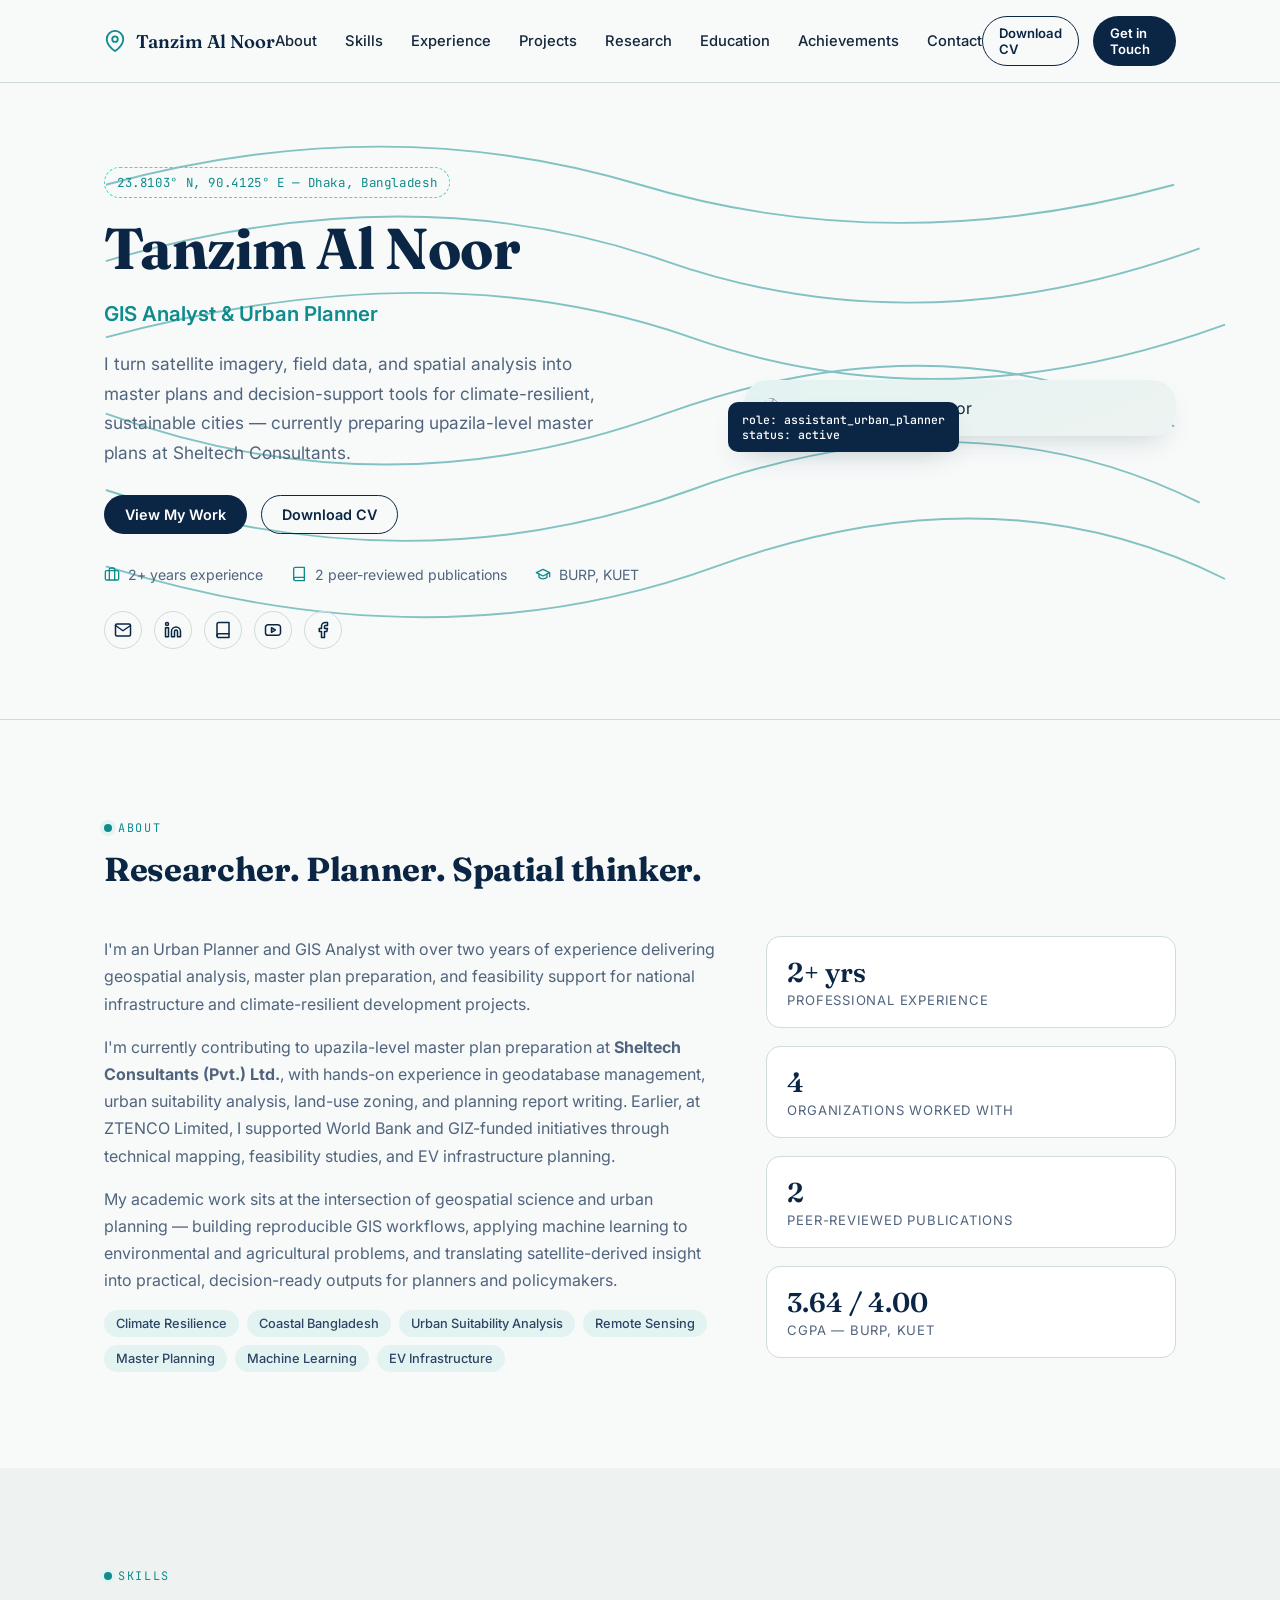
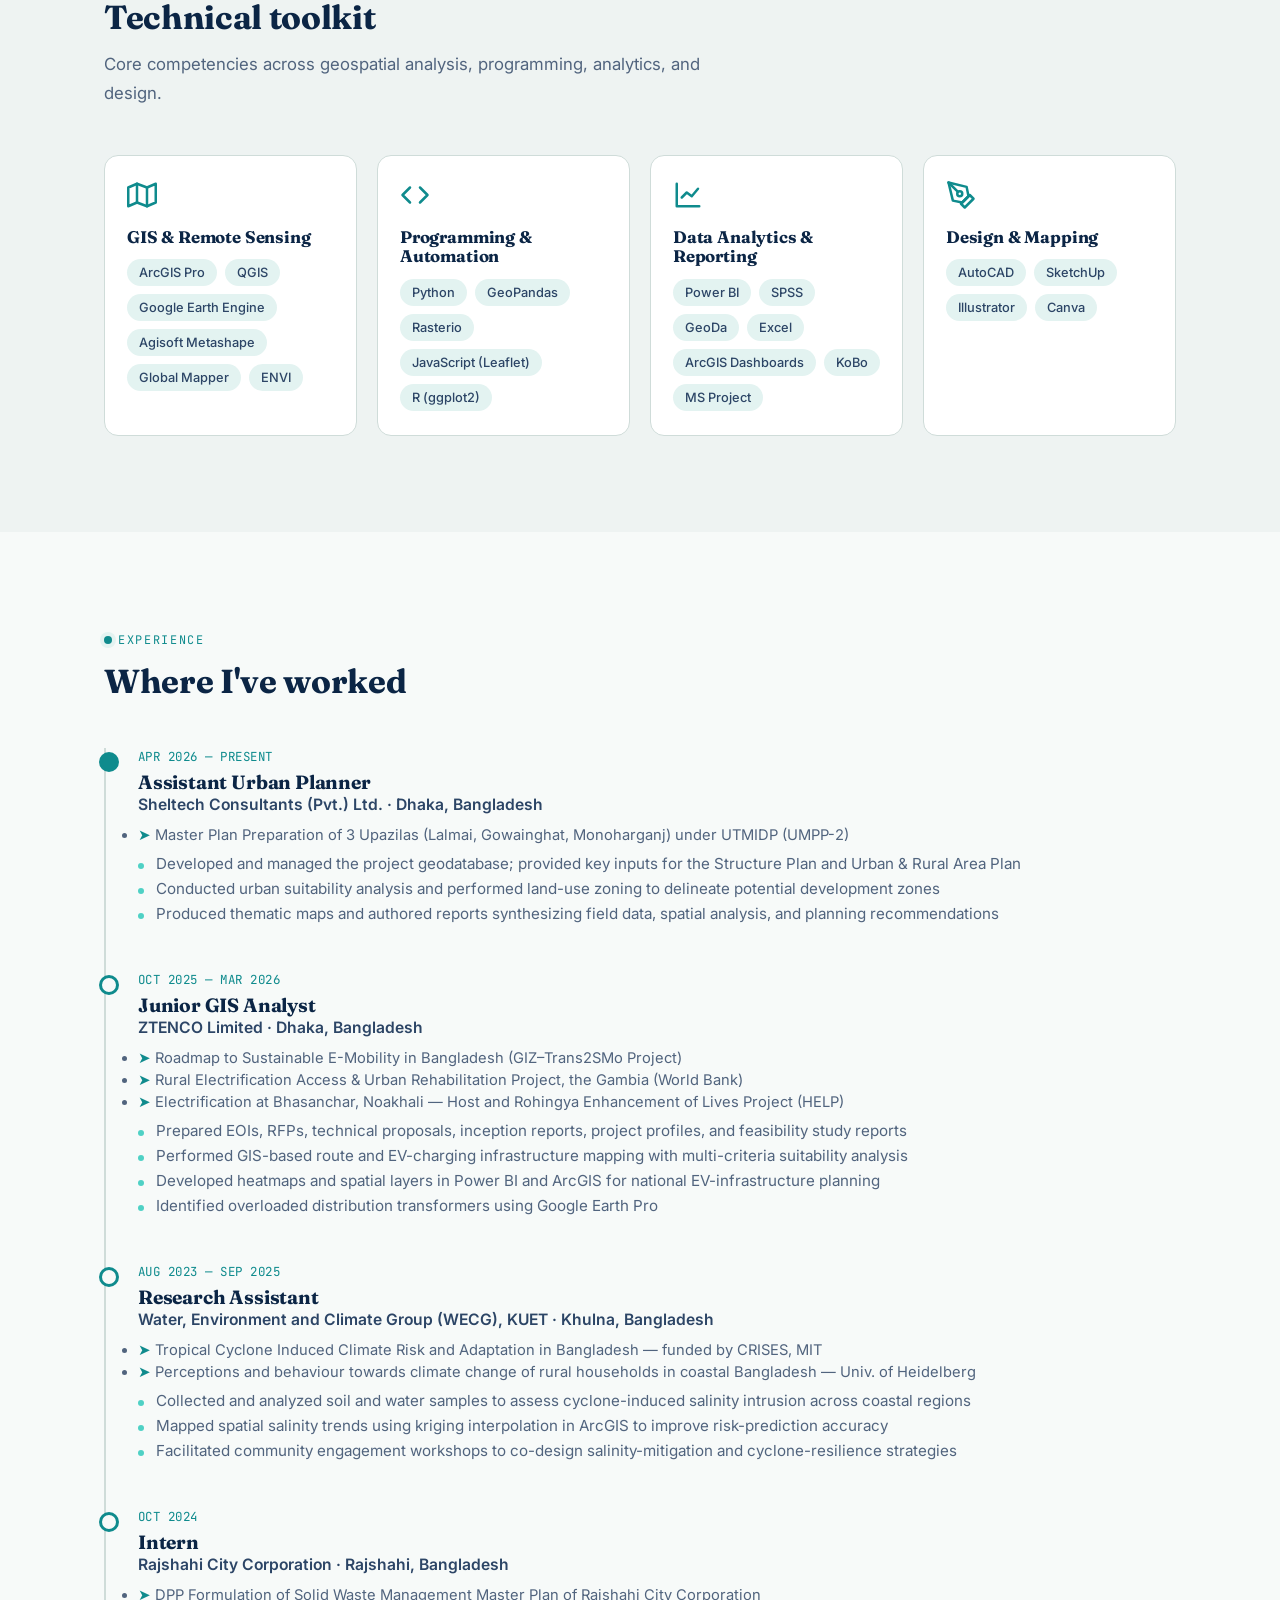
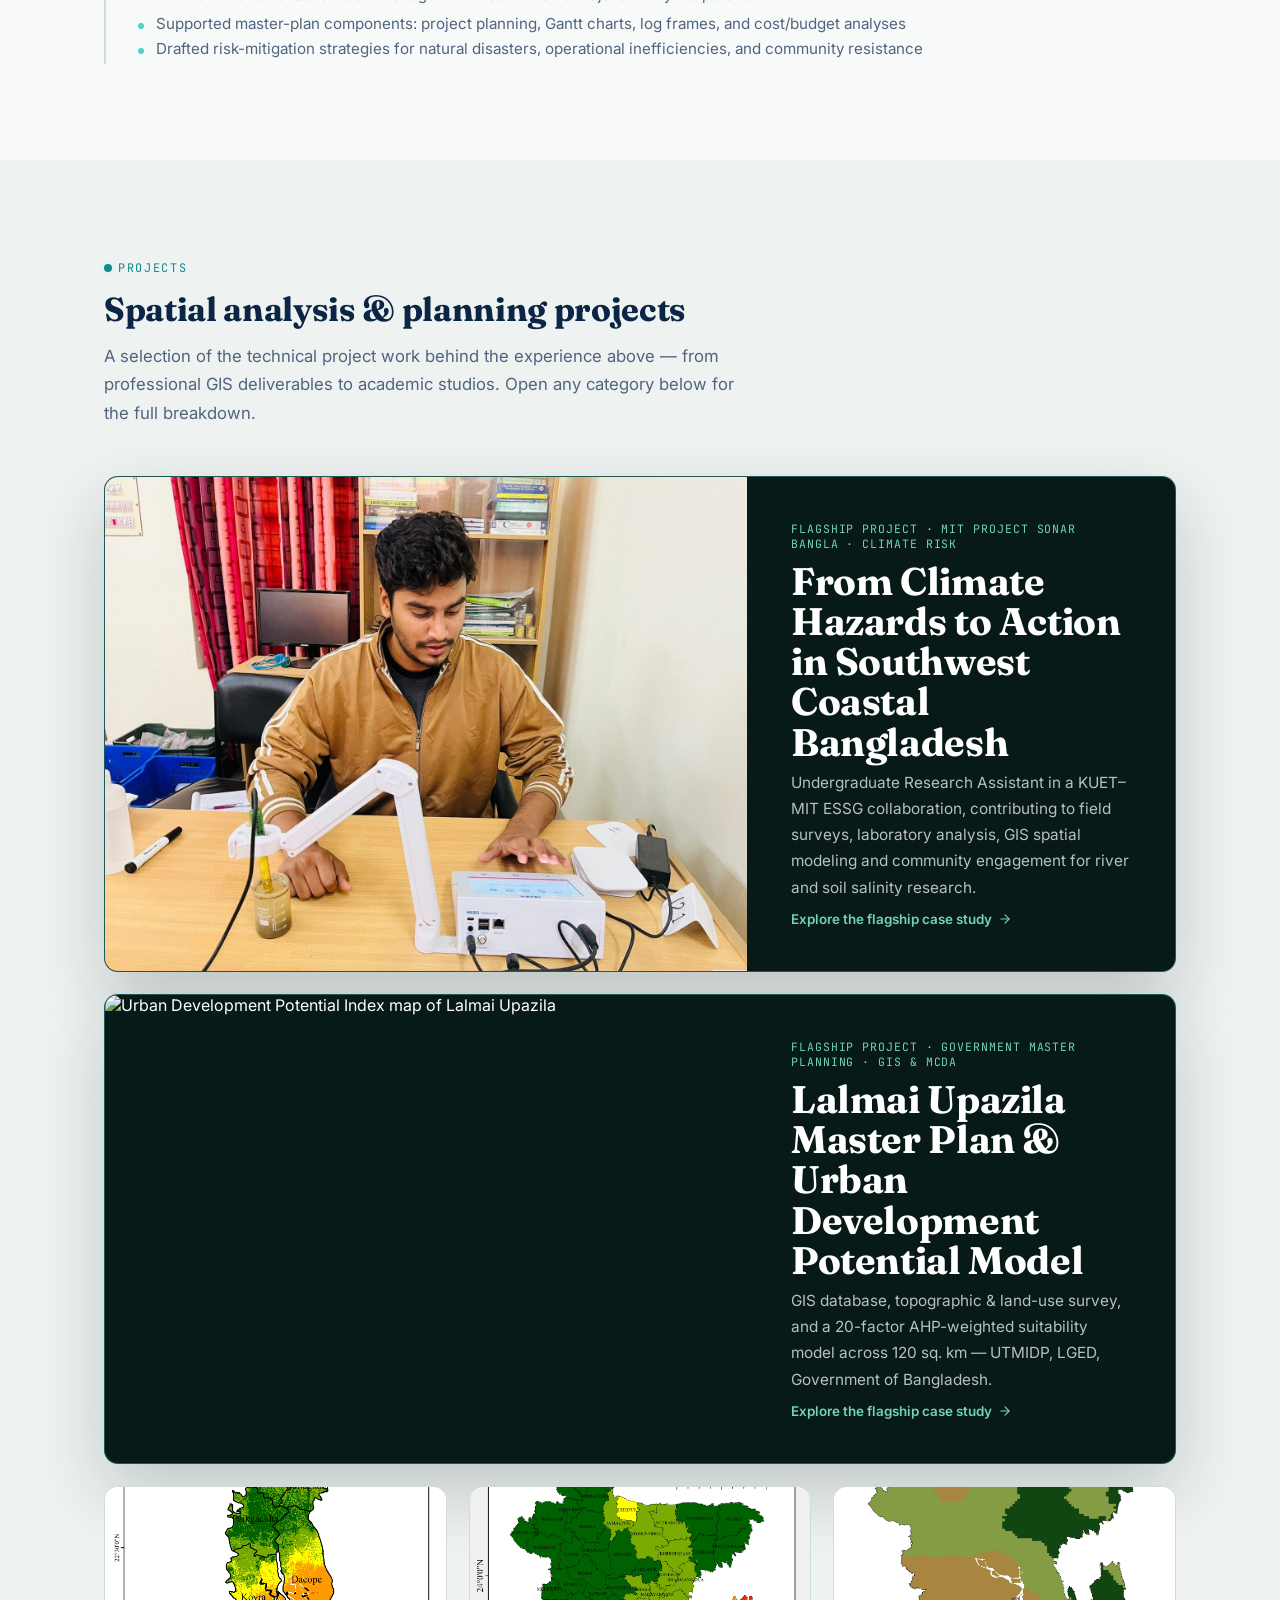
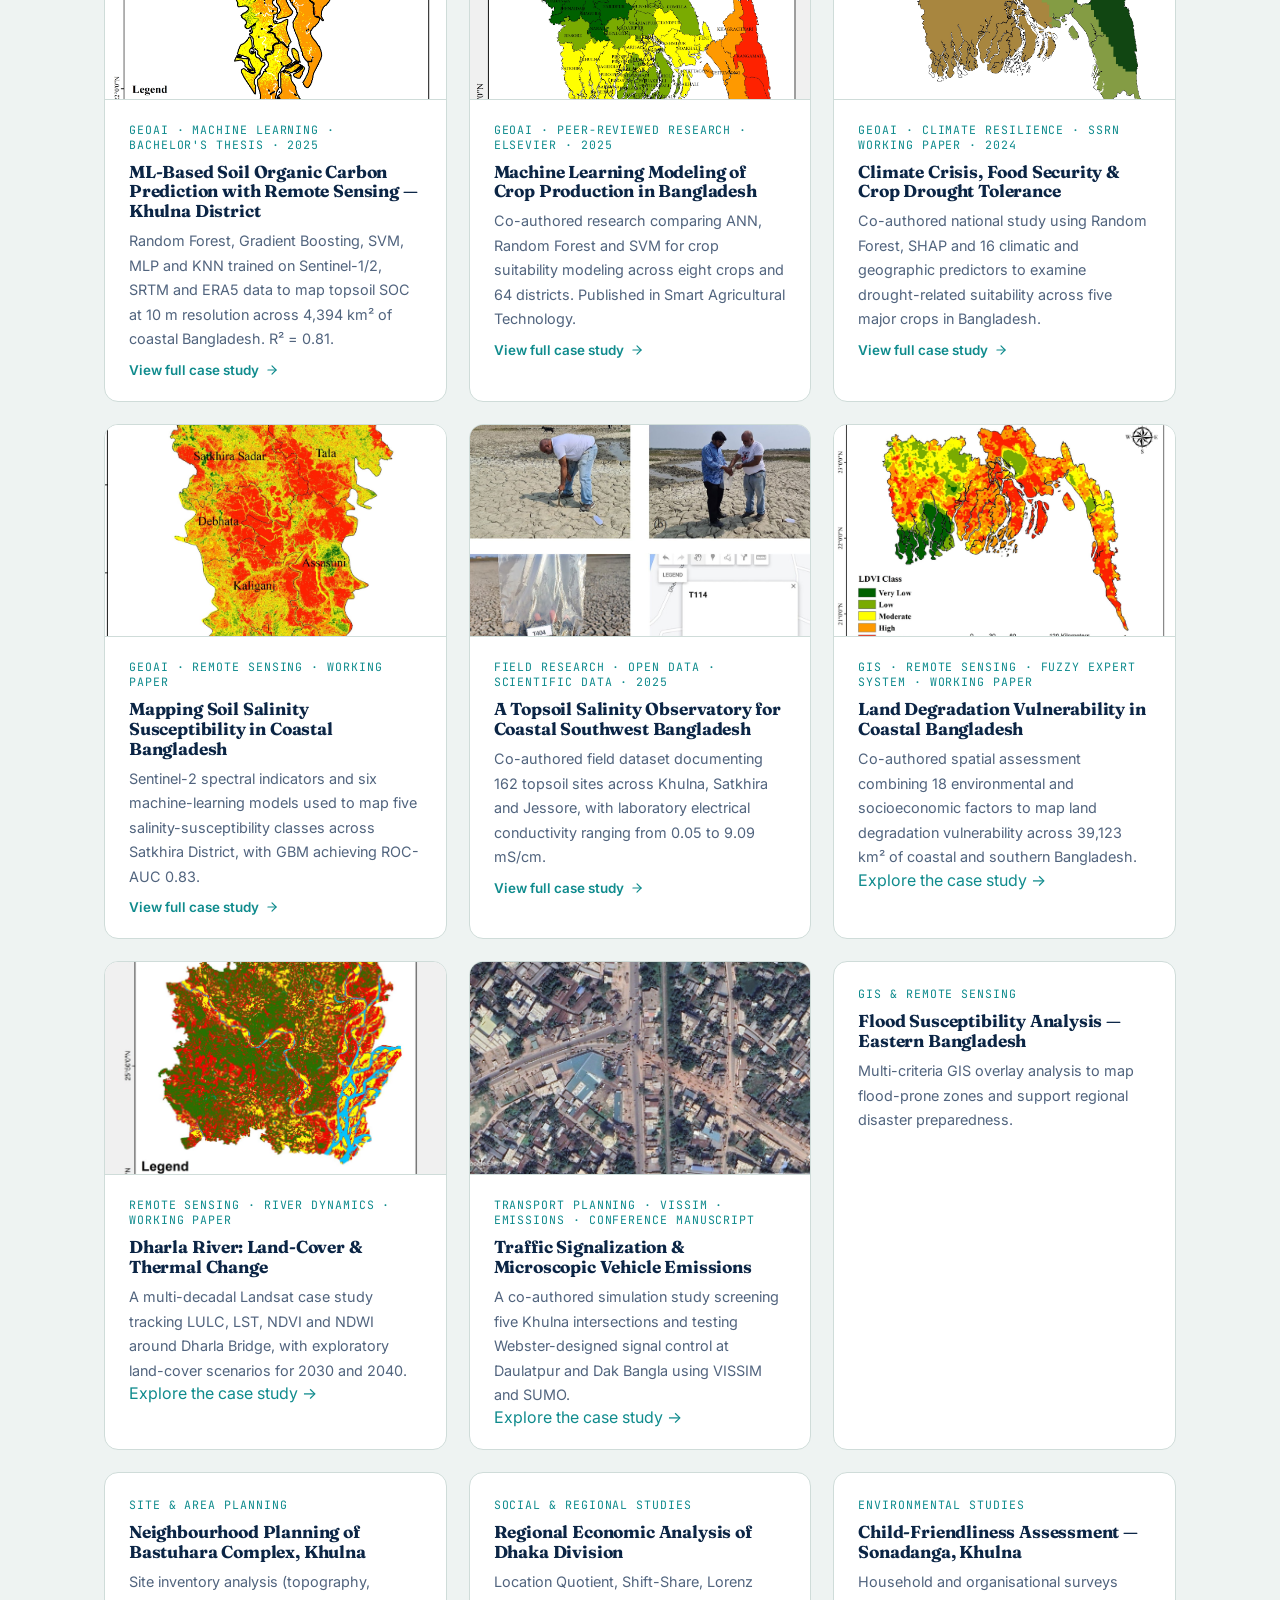
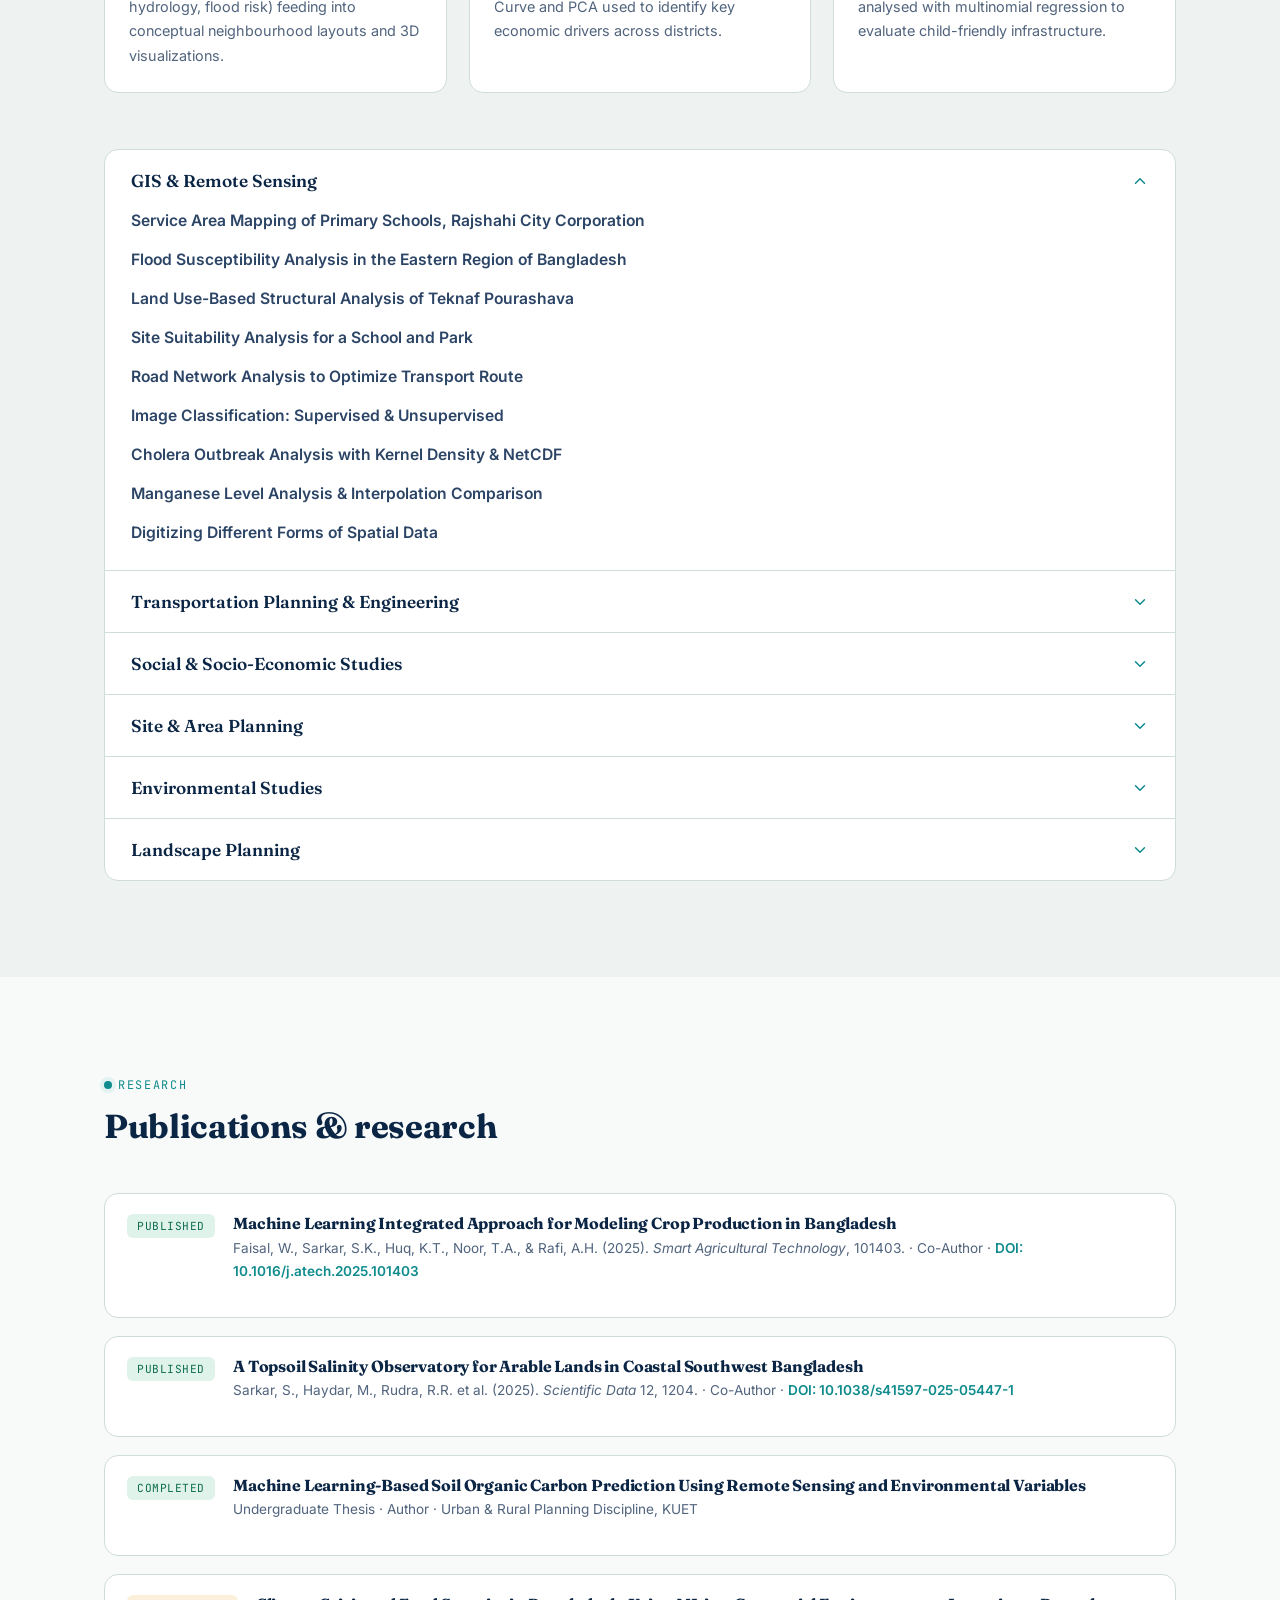
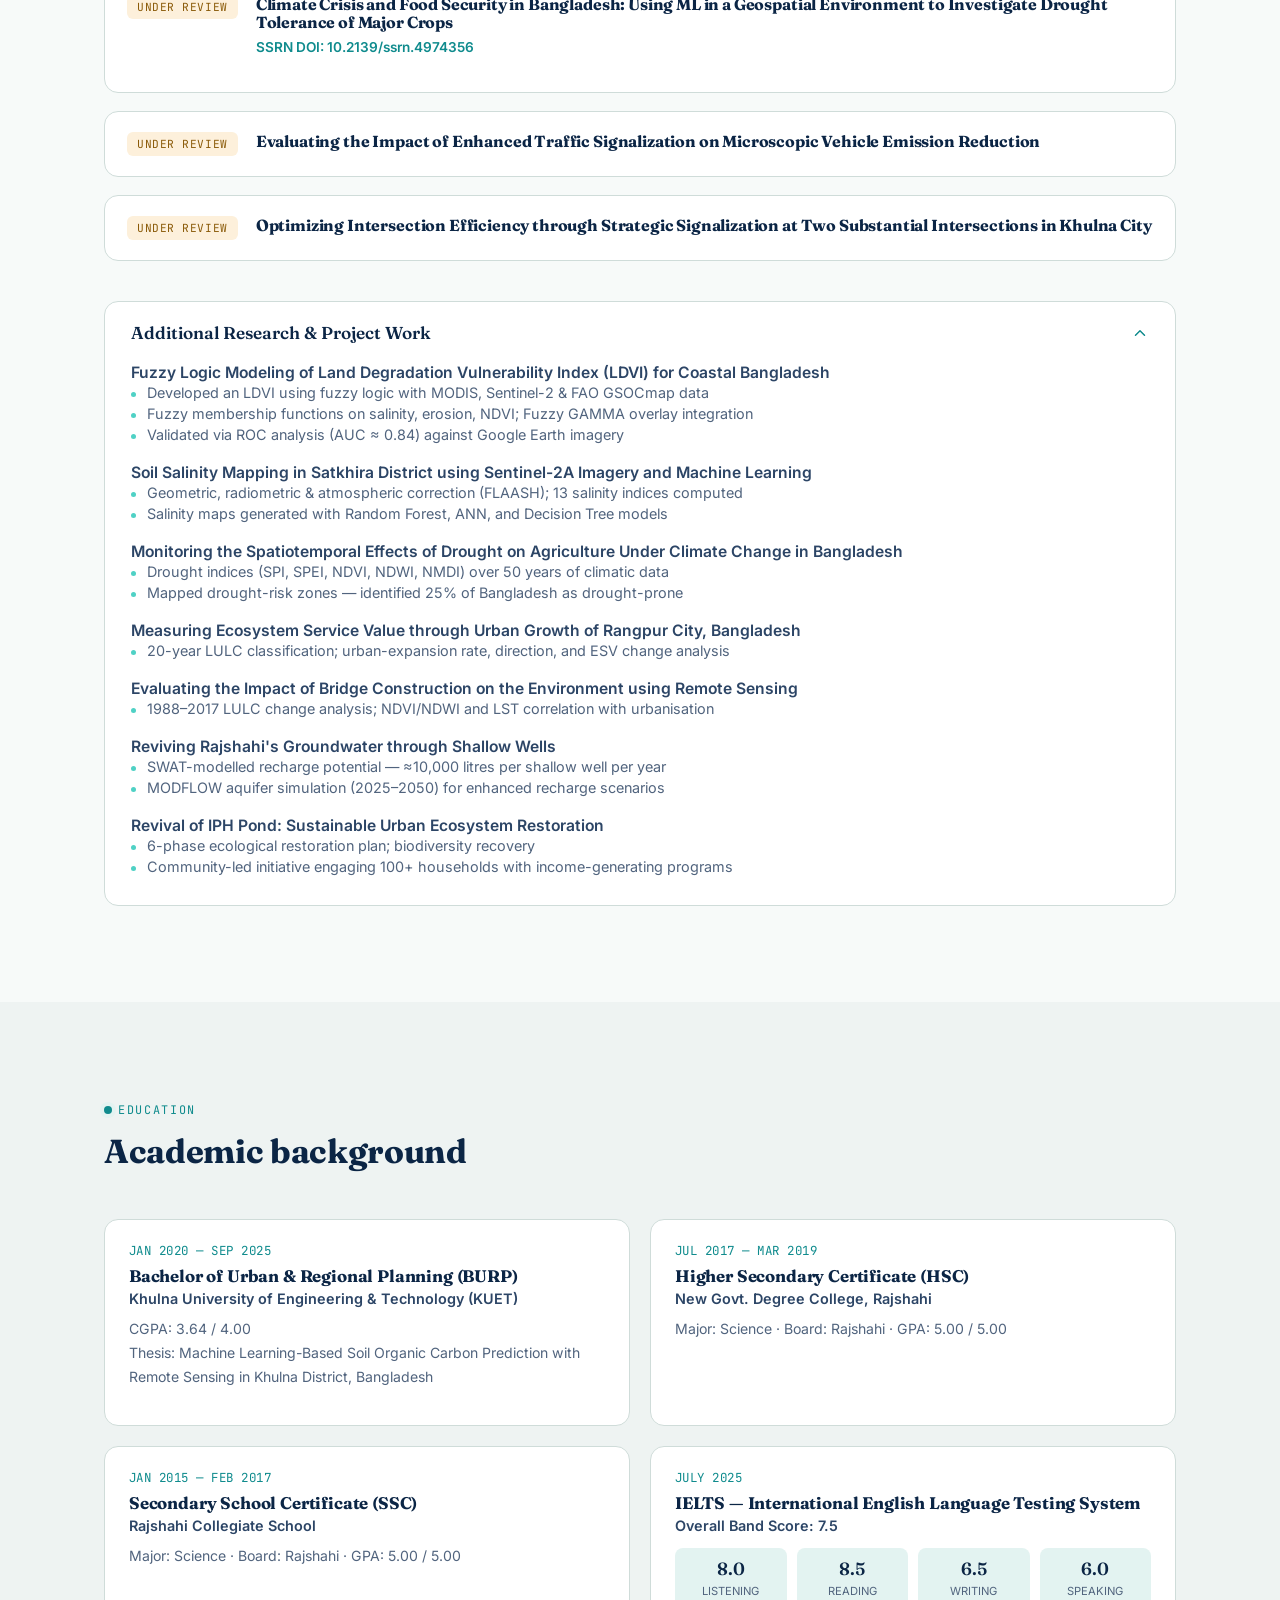
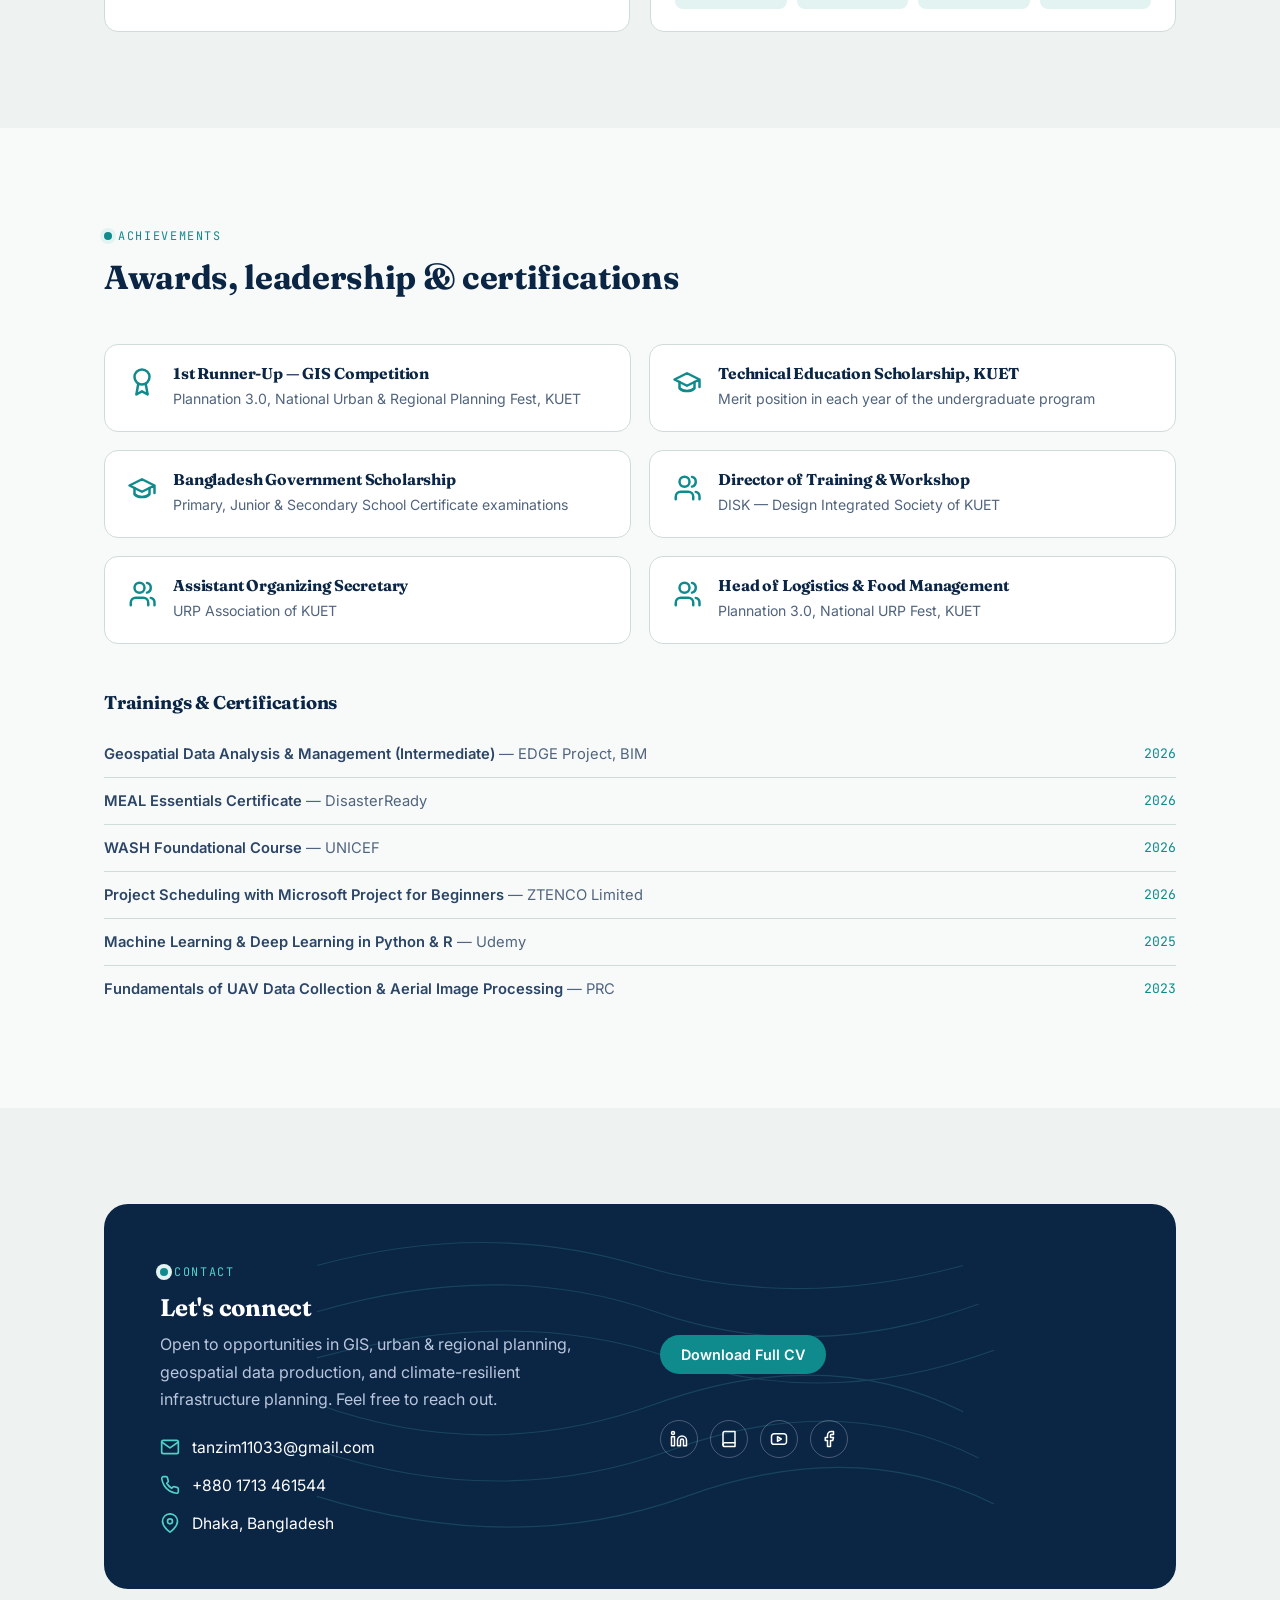
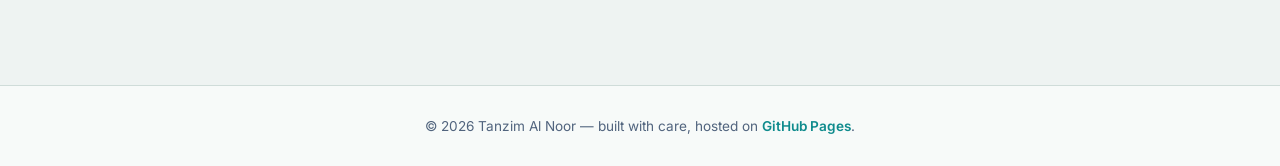
==== commit 7cdffa32: "Promote Lalmai master plan to flagship project" ====
--- a/index.html
+++ b/index.html
@@ -11,7 +11,7 @@
 <link rel="preconnect" href="https://fonts.gstatic.com" crossorigin>
 <link href="https://fonts.googleapis.com/css2?family=Fraunces:opsz,wght@9..144,500;9..144,600;9..144,700&family=Inter:wght@400;500;600;700&family=JetBrains+Mono:wght@400;500&display=swap" rel="stylesheet">
 
-<link rel="stylesheet" href="styles.css">
+<link rel="stylesheet" href="styles.css?v=20260826">
 
 <!-- Reusable topographic contour SVG (signature motif) -->
 <svg style="display:none">
@@ -258,13 +258,13 @@
             <span class="pc-cta">Explore the flagship case study <svg viewBox="0 0 24 24" fill="none" stroke="currentColor" stroke-width="2" stroke-linecap="round" stroke-linejoin="round"><line x1="5" y1="12" x2="19" y2="12"/><polyline points="12 5 19 12 12 19"/></svg></span>
           </div>
         </a>
-        <a href="projects/lalmai-master-plan.html" class="project-card has-link">
+        <a href="projects/lalmai-master-plan.html" class="project-card has-link flagship-project">
           <img class="pc-img" src="images/projects/lalmai/udpi-final-scenario4.jpg" alt="Urban Development Potential Index map of Lalmai Upazila">
           <div class="pc-body">
-            <span class="cat">Master Planning &amp; GIS · Featured Case Study</span>
+            <span class="cat">Flagship Project · Government Master Planning · GIS &amp; MCDA</span>
             <h3>Lalmai Upazila Master Plan &amp; Urban Development Potential Model</h3>
             <p>GIS database, topographic &amp; land-use survey, and a 20-factor AHP-weighted suitability model across 120 sq. km — UTMIDP, LGED, Government of Bangladesh.</p>
-            <span class="pc-cta">View full case study <svg viewBox="0 0 24 24" fill="none" stroke="currentColor" stroke-width="2" stroke-linecap="round" stroke-linejoin="round"><line x1="5" y1="12" x2="19" y2="12"/><polyline points="12 5 19 12 12 19"/></svg></span>
+            <span class="pc-cta">Explore the flagship case study <svg viewBox="0 0 24 24" fill="none" stroke="currentColor" stroke-width="2" stroke-linecap="round" stroke-linejoin="round"><line x1="5" y1="12" x2="19" y2="12"/><polyline points="12 5 19 12 12 19"/></svg></span>
           </div>
         </a>
         <a href="projects/thesis-soc.html" class="project-card has-link">
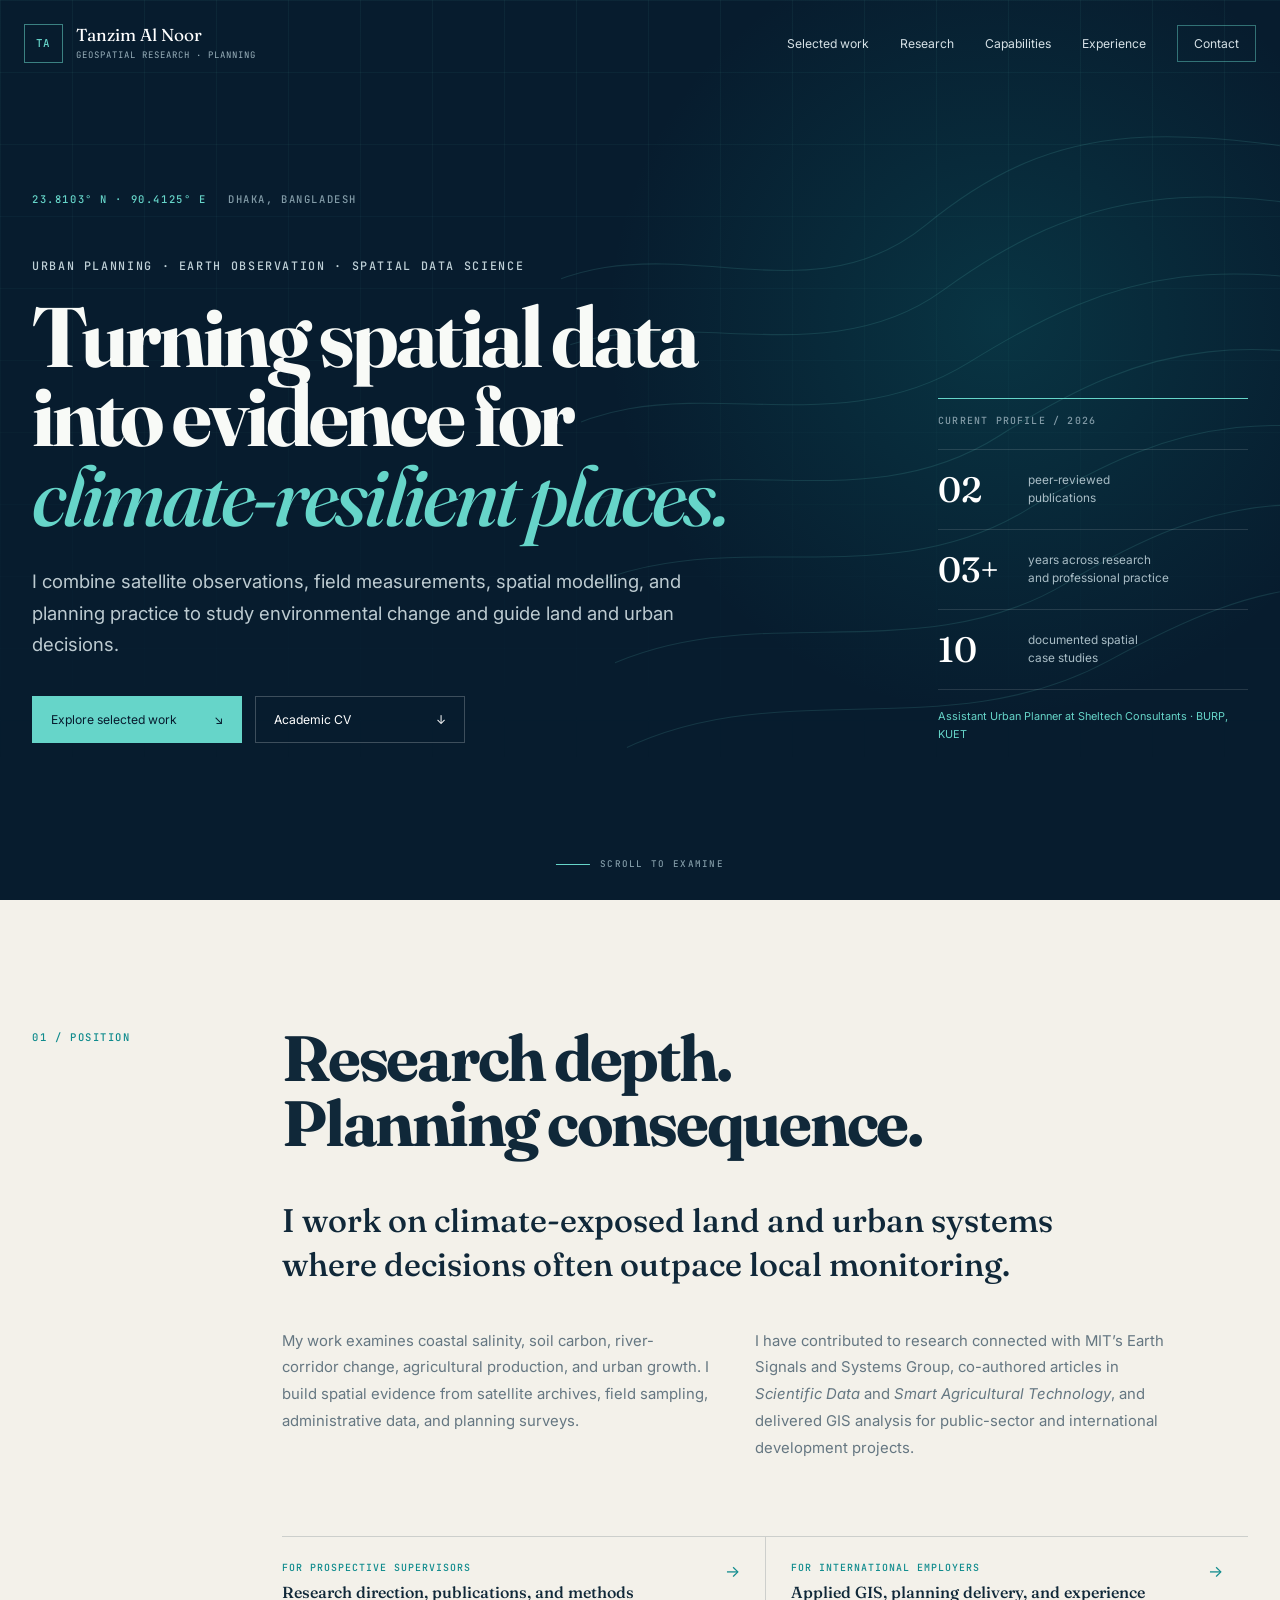
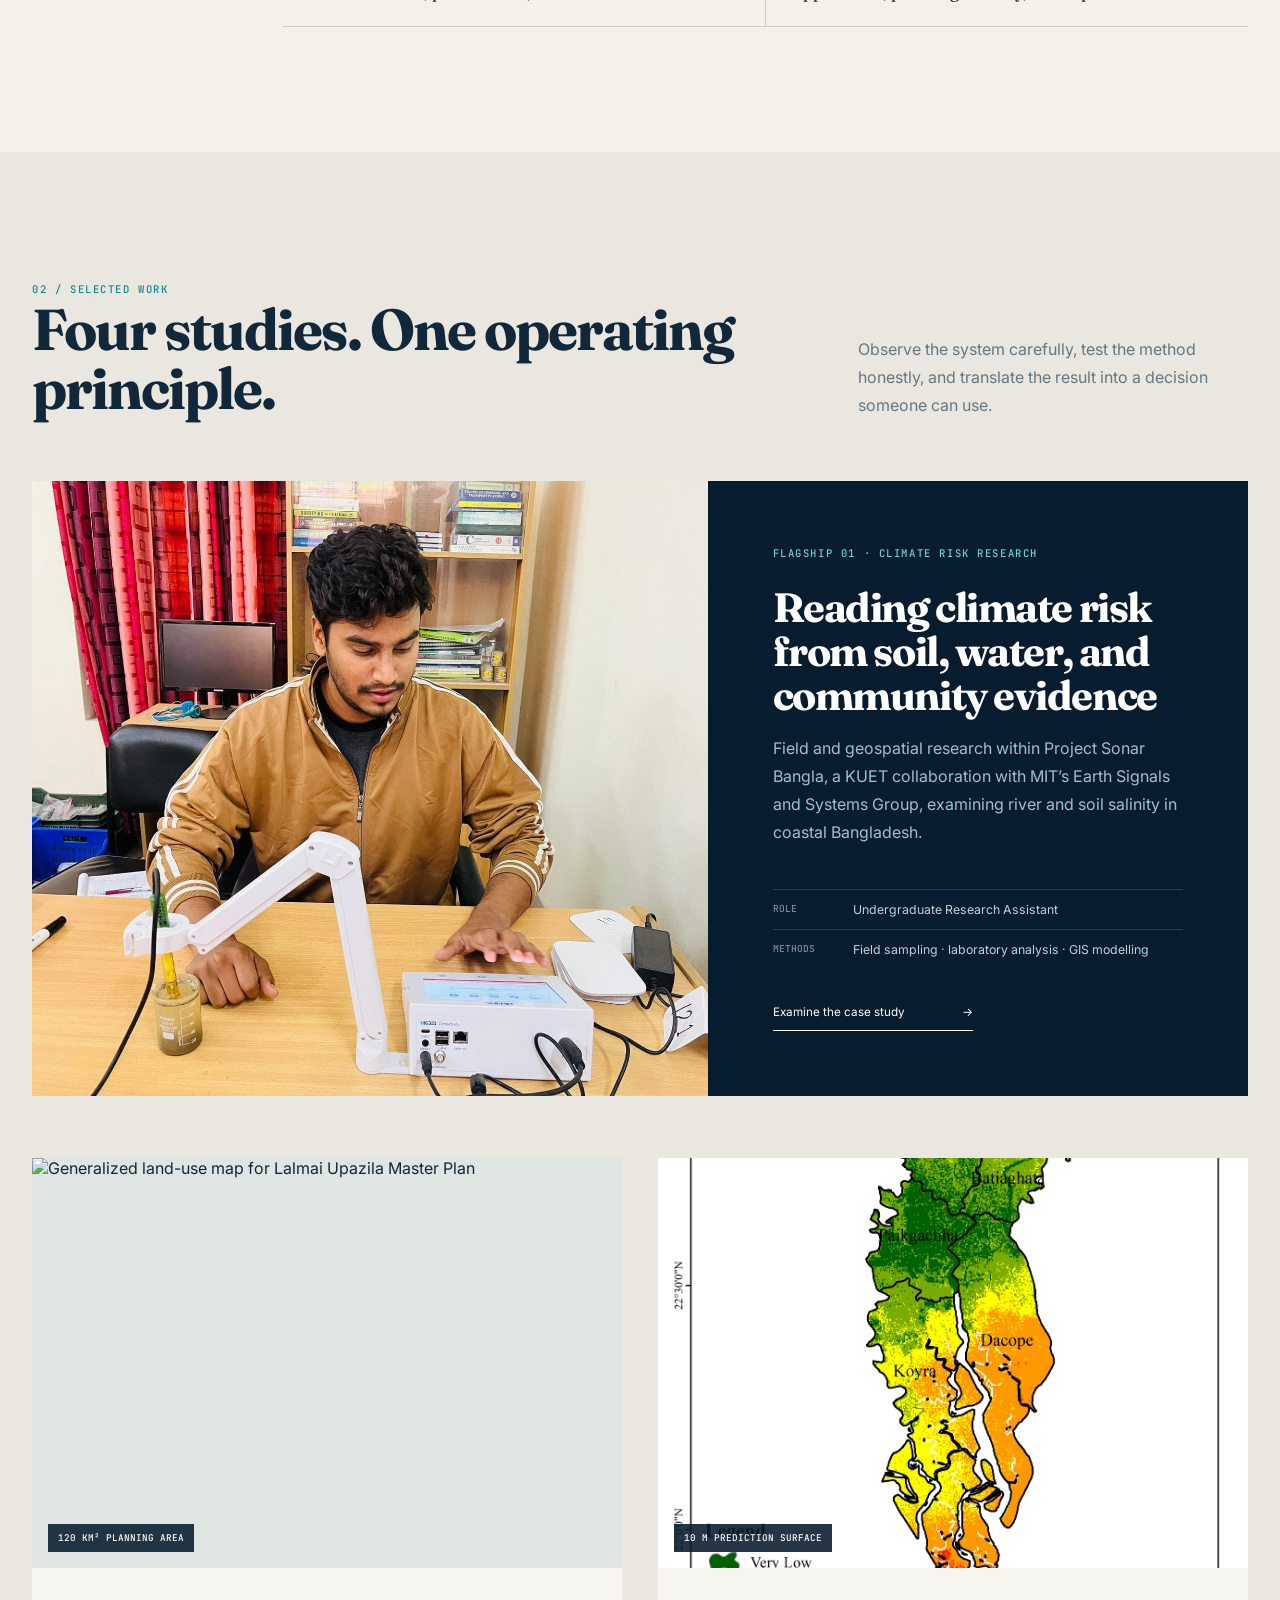
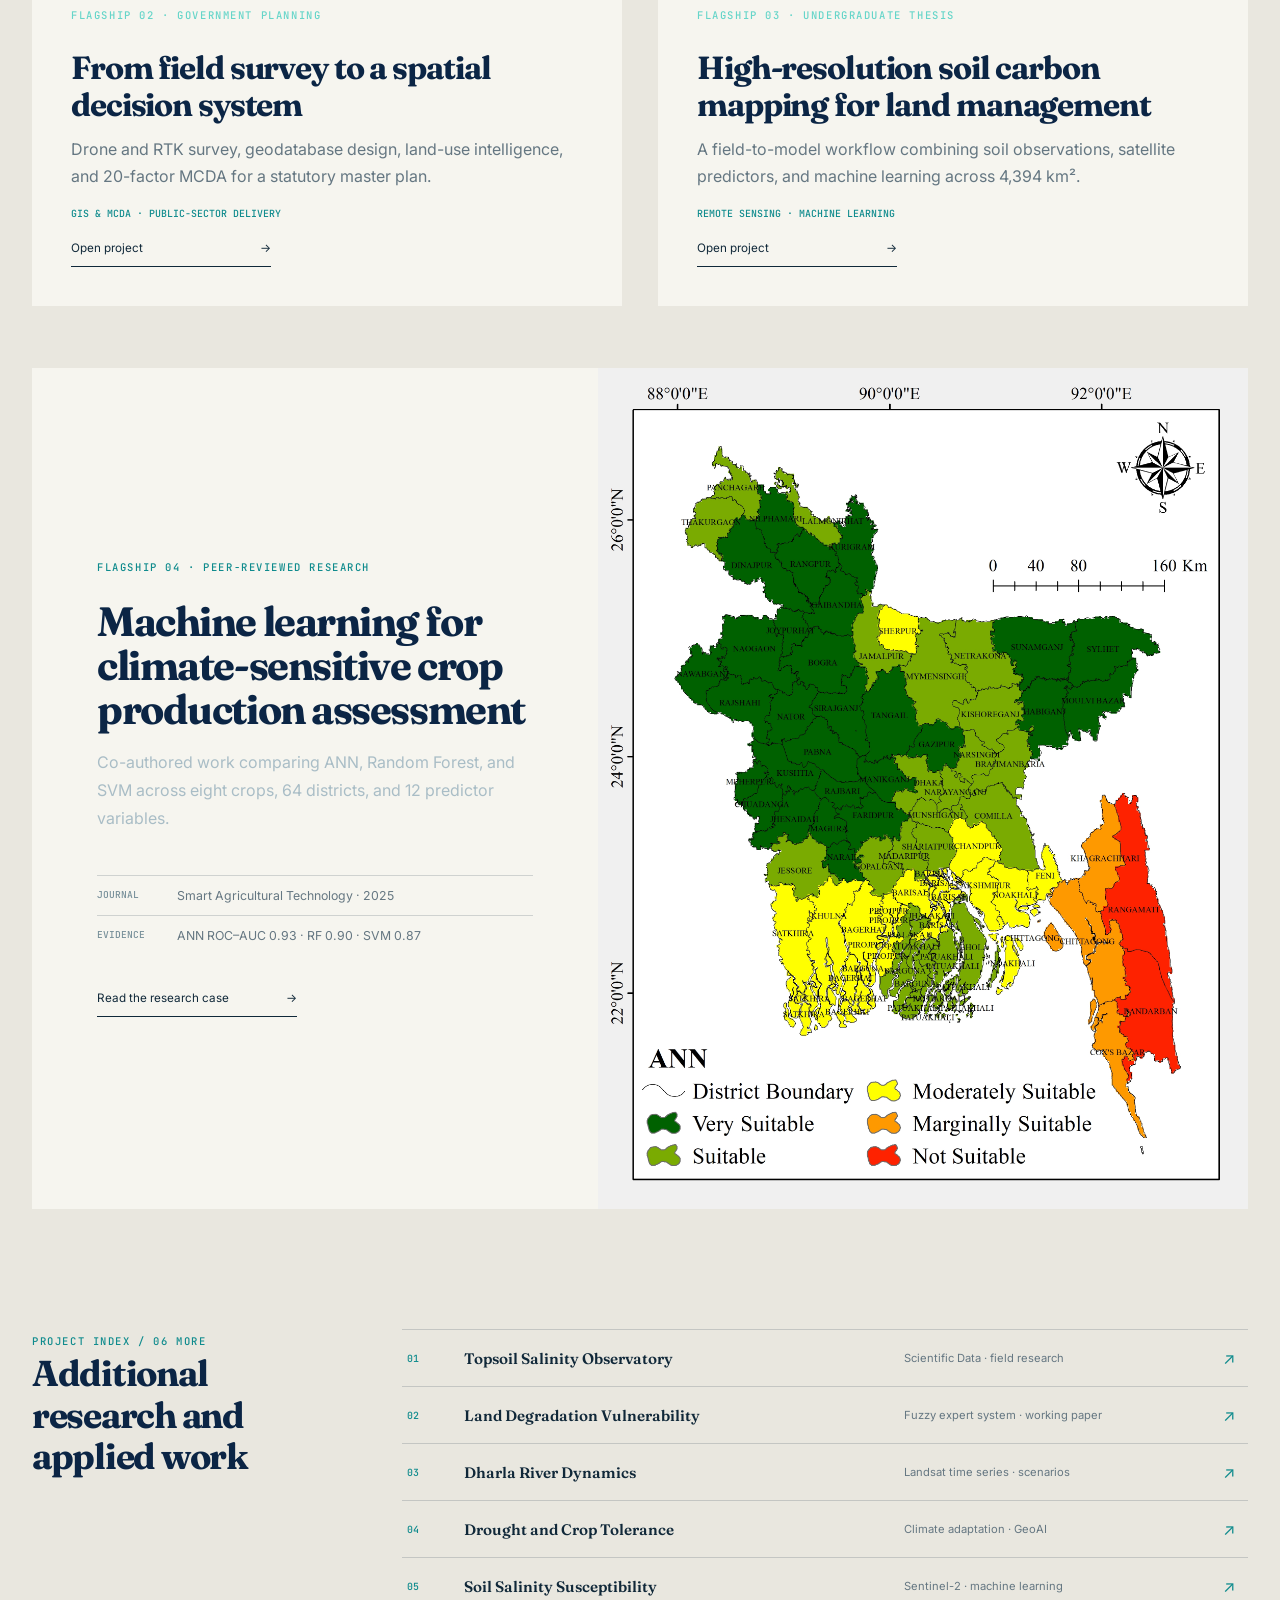
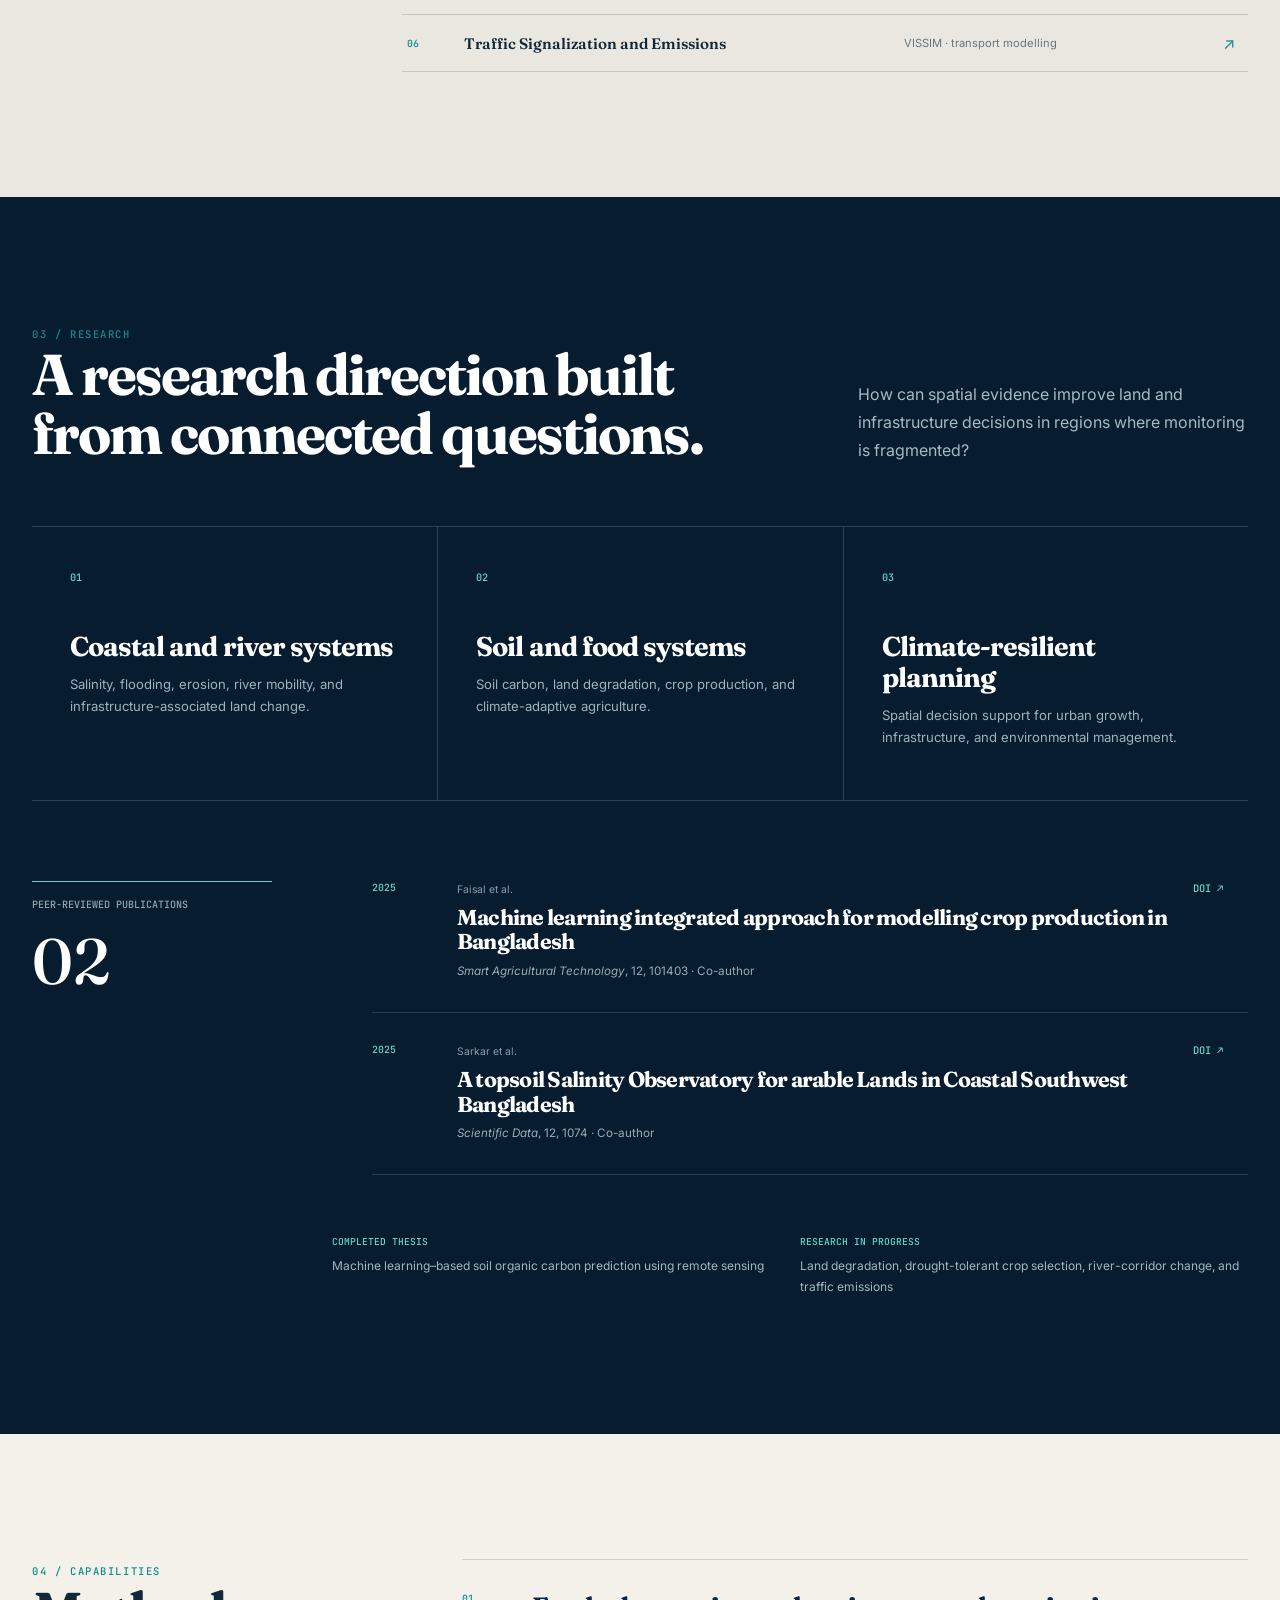
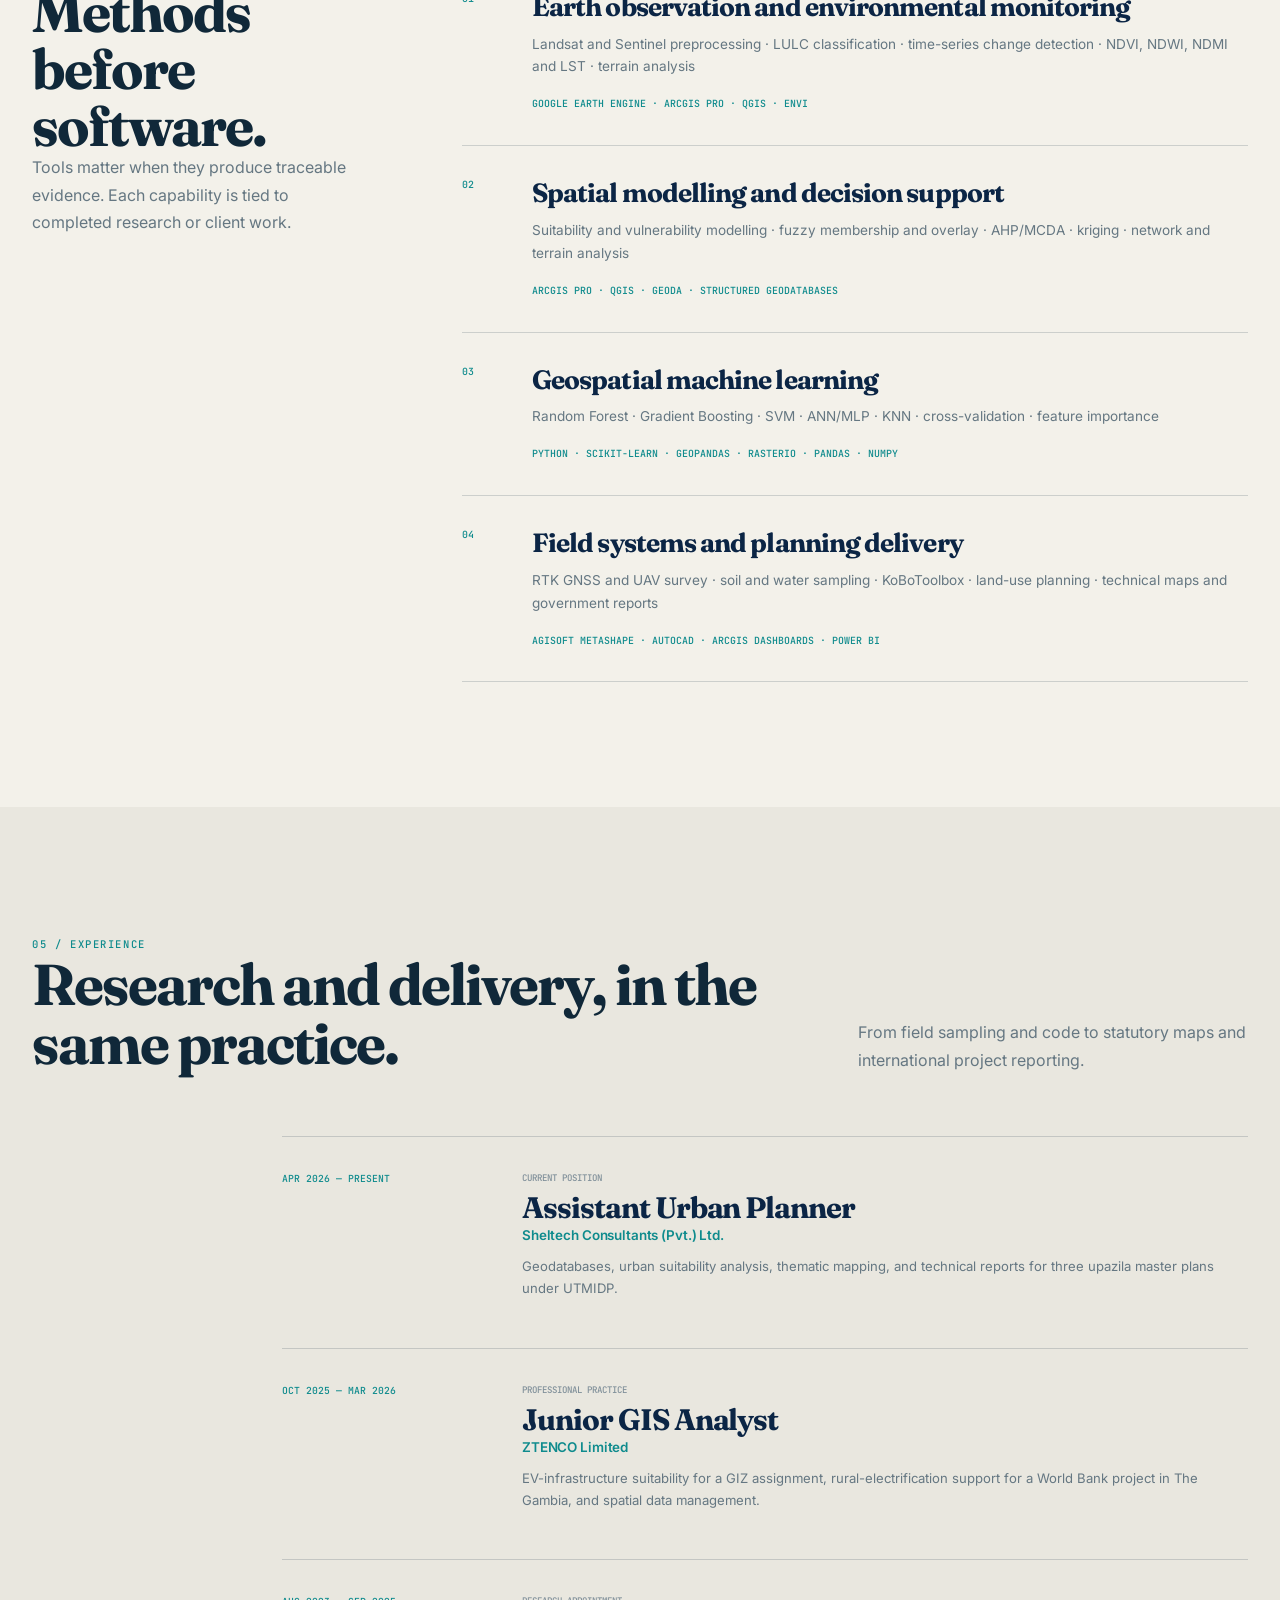
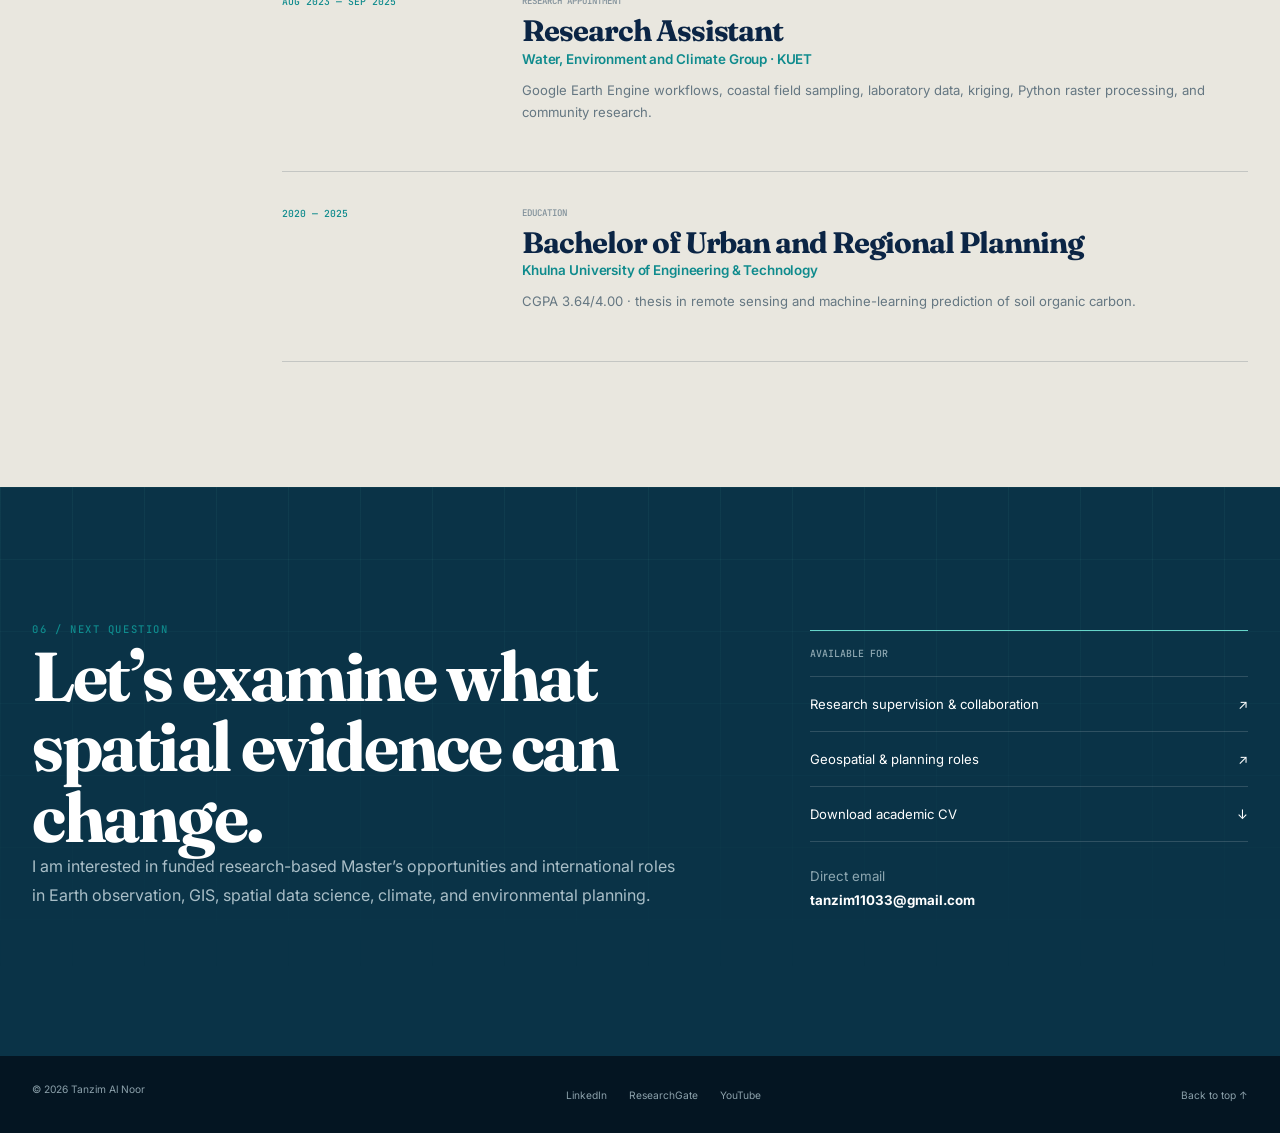
==== commit be4acc72: "Redesign portfolio for global research and geospatial roles" ====
--- a/index.html
+++ b/index.html
@@ -1,737 +1,45 @@
 <!DOCTYPE html>
 <html lang="en">
 <head>
-<meta charset="UTF-8">
-<meta name="viewport" content="width=device-width, initial-scale=1.0">
-<title>Tanzim Al Noor | GIS Analyst &amp; Urban Planner</title>
-<meta name="description" content="Portfolio of Tanzim Al Noor — GIS Analyst &amp; Urban Planner specializing in geospatial analysis, master plan preparation, and climate-resilient development in Bangladesh.">
+<meta charset="UTF-8"><meta name="viewport" content="width=device-width,initial-scale=1">
+<title>Tanzim Al Noor | Geospatial Researcher &amp; Urban Planner</title>
+<meta name="description" content="Geospatial researcher and urban planner working across Earth observation, spatial machine learning, climate risk, soil systems, and public-sector planning.">
+<meta name="author" content="Tanzim Al Noor"><meta name="theme-color" content="#071c2e">
+<link rel="canonical" href="https://champ39.github.io/tanzim-portfolio/">
+<meta property="og:type" content="profile"><meta property="og:title" content="Tanzim Al Noor | Geospatial Researcher &amp; Urban Planner"><meta property="og:description" content="Earth observation, spatial data science, and planning practice for climate-exposed land and cities."><meta property="og:url" content="https://champ39.github.io/tanzim-portfolio/"><meta property="og:image" content="https://champ39.github.io/tanzim-portfolio/images/projects/climate-risk-mit/hero-fieldwork.jpg"><meta name="twitter:card" content="summary_large_image">
+<link rel="preconnect" href="https://fonts.googleapis.com"><link rel="preconnect" href="https://fonts.gstatic.com" crossorigin><link href="https://fonts.googleapis.com/css2?family=Fraunces:opsz,wght@9..144,500;9..144,600;9..144,700&amp;family=Inter:wght@400;500;600;700&amp;family=JetBrains+Mono:wght@400;500&amp;display=swap" rel="stylesheet"><link rel="stylesheet" href="styles.css?v=20260829">
+<script type="application/ld+json">{"@context":"https://schema.org","@type":"ProfilePage","mainEntity":{"@type":"Person","name":"Tanzim Al Noor","url":"https://champ39.github.io/tanzim-portfolio/","jobTitle":"Geospatial Researcher and Urban Planner","email":"mailto:tanzim11033@gmail.com","alumniOf":{"@type":"CollegeOrUniversity","name":"Khulna University of Engineering & Technology"},"knowsAbout":["Earth observation","Remote sensing","Spatial data science","Urban and regional planning","Geospatial machine learning","Climate risk"],"sameAs":["https://www.linkedin.com/in/tanzim-al-noor-0a78561b3","https://www.researchgate.net/profile/Tanzim-Al-Noor-2","https://www.youtube.com/@TanzimAlNoor"]}}</script>
+</head>
+<body class="hp-page"><a class="hp-skip" href="#main">Skip to content</a>
+<header class="hp-header" data-header><nav class="hp-nav" aria-label="Primary navigation">
+<a class="hp-brand" href="#top"><b>TA</b><span>Tanzim Al Noor<small>Geospatial research · planning</small></span></a>
+<button class="hp-menu" type="button" aria-expanded="false" aria-controls="hpNavLinks" data-nav-init><span aria-hidden="true"></span><i class="sr-only">Open menu</i></button>
+<div class="hp-nav-links" id="hpNavLinks"><a href="#work">Selected work</a><a href="#research">Research</a><a href="#capabilities">Capabilities</a><a href="#experience">Experience</a><a class="hp-nav-contact" href="#contact">Contact</a></div>
+</nav></header>
+<main id="main">
+<section class="hp-hero" id="top"><div class="hp-grid-lines"></div><div class="hp-contours" aria-hidden="true"><svg viewBox="0 0 900 760"><path d="M-90 158C100 37 250 220 418 118S709 39 990 137M-96 234C76 120 254 286 427 194S733 99 996 210M-82 318C97 209 257 362 445 279S745 190 1000 296M-74 403C117 302 280 452 468 366S762 284 1000 381M-70 488C120 399 298 537 488 453S785 376 1005 467M-50 578C143 492 328 624 520 542S807 474 1008 559M-22 665C174 591 355 711 555 636S826 573 1014 647"/></svg></div>
+<div class="hp-shell hp-hero-layout"><div class="hp-hero-copy" data-reveal><p class="hp-coordinate">23.8103° N · 90.4125° E <span>Dhaka, Bangladesh</span></p><p class="hp-kicker">Urban planning · Earth observation · Spatial data science</p><h1>Turning spatial data into evidence for <em>climate-resilient places.</em></h1><p class="hp-intro">I combine satellite observations, field measurements, spatial modelling, and planning practice to study environmental change and guide land and urban decisions.</p><div class="hp-actions"><a class="hp-button hp-button-primary" href="#work">Explore selected work <span>↘</span></a><a class="hp-button hp-button-quiet" href="Tanzim_Al_Noor_CV.pdf" download>Academic CV <span>↓</span></a></div></div>
+<aside class="hp-evidence" data-reveal><p>Current profile / 2026</p><div><strong>02</strong><span>peer-reviewed<br>publications</span></div><div><strong>03+</strong><span>years across research<br>and professional practice</span></div><div><strong>10</strong><span>documented spatial<br>case studies</span></div><small>Assistant Urban Planner at Sheltech Consultants · BURP, KUET</small></aside></div><a class="hp-scroll" href="#position"><span></span>Scroll to examine</a></section>
 
-<!-- Fonts -->
-<link rel="preconnect" href="https://fonts.googleapis.com">
-<link rel="preconnect" href="https://fonts.gstatic.com" crossorigin>
-<link href="https://fonts.googleapis.com/css2?family=Fraunces:opsz,wght@9..144,500;9..144,600;9..144,700&family=Inter:wght@400;500;600;700&family=JetBrains+Mono:wght@400;500&display=swap" rel="stylesheet">
+<section class="hp-position" id="position"><div class="hp-shell hp-split"><p class="hp-index">01 / POSITION</p><div data-reveal><h2>Research depth.<br>Planning consequence.</h2><p class="hp-lede">I work on climate-exposed land and urban systems where decisions often outpace local monitoring.</p><div class="hp-columns"><p>My work examines coastal salinity, soil carbon, river-corridor change, agricultural production, and urban growth. I build spatial evidence from satellite archives, field sampling, administrative data, and planning surveys.</p><p>I have contributed to research connected with MIT’s Earth Signals and Systems Group, co-authored articles in <em>Scientific Data</em> and <em>Smart Agricultural Technology</em>, and delivered GIS analysis for public-sector and international development projects.</p></div><div class="hp-paths"><a href="#research"><span>For prospective supervisors</span><strong>Research direction, publications, and methods</strong><i>→</i></a><a href="#experience"><span>For international employers</span><strong>Applied GIS, planning delivery, and experience</strong><i>→</i></a></div></div></div></section>
 
-<link rel="stylesheet" href="styles.css?v=20260826">
+<section class="hp-work" id="work"><div class="hp-shell"><header class="hp-heading" data-reveal><div><p class="hp-index">02 / SELECTED WORK</p><h2>Four studies. One operating principle.</h2></div><p>Observe the system carefully, test the method honestly, and translate the result into a decision someone can use.</p></header>
+<article class="hp-feature hp-dark" data-reveal><a class="hp-feature-img" href="projects/mit-climate-risk-bangladesh.html"><img src="images/projects/climate-risk-mit/hero-fieldwork.jpg?v=20260825" alt="Tanzim Al Noor measuring soil electrical conductivity during coastal fieldwork"></a><div class="hp-feature-copy"><p class="hp-project-no">Flagship 01 · Climate risk research</p><h3><a href="projects/mit-climate-risk-bangladesh.html">Reading climate risk from soil, water, and community evidence</a></h3><p>Field and geospatial research within Project Sonar Bangla, a KUET collaboration with MIT’s Earth Signals and Systems Group, examining river and soil salinity in coastal Bangladesh.</p><dl><div><dt>Role</dt><dd>Undergraduate Research Assistant</dd></div><div><dt>Methods</dt><dd>Field sampling · laboratory analysis · GIS modelling</dd></div></dl><a class="hp-text-link" href="projects/mit-climate-risk-bangladesh.html">Examine the case study <span>→</span></a></div></article>
+<div class="hp-card-grid"><article class="hp-card" data-reveal><a class="hp-card-img" href="projects/lalmai-master-plan.html"><img src="images/projects/lalmai/generalized-landuse-map.jpg" alt="Generalized land-use map for Lalmai Upazila Master Plan" loading="lazy"><span>120 km² planning area</span></a><div><p class="hp-project-no">Flagship 02 · Government planning</p><h3><a href="projects/lalmai-master-plan.html">From field survey to a spatial decision system</a></h3><p>Drone and RTK survey, geodatabase design, land-use intelligence, and 20-factor MCDA for a statutory master plan.</p><small>GIS &amp; MCDA · Public-sector delivery</small><a class="hp-text-link" href="projects/lalmai-master-plan.html">Open project <span>→</span></a></div></article>
+<article class="hp-card hp-offset" data-reveal><a class="hp-card-img" href="projects/thesis-soc.html"><img src="images/projects/thesis/soc-spatial-map-rf.jpg" alt="Predicted soil organic carbon distribution from a Random Forest model" loading="lazy"><span>10 m prediction surface</span></a><div><p class="hp-project-no">Flagship 03 · Undergraduate thesis</p><h3><a href="projects/thesis-soc.html">High-resolution soil carbon mapping for land management</a></h3><p>A field-to-model workflow combining soil observations, satellite predictors, and machine learning across 4,394 km².</p><small>Remote sensing · Machine learning</small><a class="hp-text-link" href="projects/thesis-soc.html">Open project <span>→</span></a></div></article></div>
+<article class="hp-feature hp-paper" data-reveal><div class="hp-feature-copy"><p class="hp-project-no">Flagship 04 · Peer-reviewed research</p><h3><a href="projects/journal-crop-ml.html">Machine learning for climate-sensitive crop production assessment</a></h3><p>Co-authored work comparing ANN, Random Forest, and SVM across eight crops, 64 districts, and 12 predictor variables.</p><dl><div><dt>Journal</dt><dd>Smart Agricultural Technology · 2025</dd></div><div><dt>Evidence</dt><dd>ANN ROC–AUC 0.93 · RF 0.90 · SVM 0.87</dd></div></dl><a class="hp-text-link" href="projects/journal-crop-ml.html">Read the research case <span>→</span></a></div><a class="hp-feature-img" href="projects/journal-crop-ml.html"><img src="images/projects/journal/bangladesh-crop-map.jpg" alt="Bangladesh crop study-area map" loading="lazy"></a></article>
+<div class="hp-more" data-reveal><div><p class="hp-index">PROJECT INDEX / 06 MORE</p><h3>Additional research and applied work</h3></div><div class="hp-project-index"><a href="projects/topsoil-salinity-observatory.html"><span>01</span><strong>Topsoil Salinity Observatory</strong><em>Scientific Data · field research</em><i>↗</i></a><a href="projects/ldvi-coastal-bangladesh.html"><span>02</span><strong>Land Degradation Vulnerability</strong><em>Fuzzy expert system · working paper</em><i>↗</i></a><a href="projects/dharla-river-dynamics.html"><span>03</span><strong>Dharla River Dynamics</strong><em>Landsat time series · scenarios</em><i>↗</i></a><a href="projects/drought-crop-tolerance.html"><span>04</span><strong>Drought and Crop Tolerance</strong><em>Climate adaptation · GeoAI</em><i>↗</i></a><a href="projects/soil-salinity-susceptibility.html"><span>05</span><strong>Soil Salinity Susceptibility</strong><em>Sentinel-2 · machine learning</em><i>↗</i></a><a href="projects/traffic-signalization-emissions.html"><span>06</span><strong>Traffic Signalization and Emissions</strong><em>VISSIM · transport modelling</em><i>↗</i></a></div></div>
+</div></section>
 
-<!-- Reusable topographic contour SVG (signature motif) -->
-<svg style="display:none">
-  <symbol id="contour-pattern" viewBox="0 0 800 500">
-    <path d="M-20 80 Q 200 20 400 80 T 820 80" fill="none" stroke="currentColor" stroke-width="1.5"/>
-    <path d="M-20 140 Q 220 70 420 140 T 840 130" fill="none" stroke="currentColor" stroke-width="1.5"/>
-    <path d="M-20 200 Q 240 130 440 200 T 860 190" fill="none" stroke="currentColor" stroke-width="1.5"/>
-    <path d="M-20 260 Q 200 340 420 260 T 820 270" fill="none" stroke="currentColor" stroke-width="1.5"/>
-    <path d="M-20 320 Q 220 400 440 320 T 840 330" fill="none" stroke="currentColor" stroke-width="1.5"/>
-    <path d="M-20 380 Q 240 460 460 380 T 860 390" fill="none" stroke="currentColor" stroke-width="1.5"/>
-  </symbol>
-</svg>
-</head>
-<body>
+<section class="hp-research" id="research"><div class="hp-shell"><header class="hp-heading hp-light" data-reveal><div><p class="hp-index">03 / RESEARCH</p><h2>A research direction built from connected questions.</h2></div><p>How can spatial evidence improve land and infrastructure decisions in regions where monitoring is fragmented?</p></header><div class="hp-themes"><article data-reveal><span>01</span><h3>Coastal and river systems</h3><p>Salinity, flooding, erosion, river mobility, and infrastructure-associated land change.</p></article><article data-reveal><span>02</span><h3>Soil and food systems</h3><p>Soil carbon, land degradation, crop production, and climate-adaptive agriculture.</p></article><article data-reveal><span>03</span><h3>Climate-resilient planning</h3><p>Spatial decision support for urban growth, infrastructure, and environmental management.</p></article></div>
+<div class="hp-pubs" data-reveal><div><p>Peer-reviewed publications</p><strong>02</strong></div><ol><li><span>2025</span><section><p>Faisal et al.</p><h3>Machine learning integrated approach for modelling crop production in Bangladesh</h3><p><em>Smart Agricultural Technology</em>, 12, 101403 · Co-author</p></section><a href="https://doi.org/10.1016/j.atech.2025.101403" target="_blank" rel="noopener">DOI ↗</a></li><li><span>2025</span><section><p>Sarkar et al.</p><h3>A topsoil Salinity Observatory for arable Lands in Coastal Southwest Bangladesh</h3><p><em>Scientific Data</em>, 12, 1074 · Co-author</p></section><a href="https://doi.org/10.1038/s41597-025-05447-1" target="_blank" rel="noopener">DOI ↗</a></li></ol></div><div class="hp-status" data-reveal><p><span>Completed thesis</span> Machine learning–based soil organic carbon prediction using remote sensing</p><p><span>Research in progress</span> Land degradation, drought-tolerant crop selection, river-corridor change, and traffic emissions</p></div></div></section>
 
-<!-- ============ HEADER ============ -->
-<header class="site-header">
-  <nav class="nav">
-    <a href="#hero" class="brand">
-      <svg class="pin" viewBox="0 0 24 24" fill="none" stroke="currentColor" stroke-width="2" stroke-linecap="round" stroke-linejoin="round"><path d="M21 10c0 7-9 13-9 13s-9-6-9-13a9 9 0 1 1 18 0Z"/><circle cx="12" cy="10" r="3"/></svg>
-      Tanzim&nbsp;Al&nbsp;Noor
-    </a>
-    <ul class="nav-links">
-      <li><a href="#about">About</a></li>
-      <li><a href="#skills">Skills</a></li>
-      <li><a href="#experience">Experience</a></li>
-      <li><a href="#projects">Projects</a></li>
-      <li><a href="#research">Research</a></li>
-      <li><a href="#education">Education</a></li>
-      <li><a href="#achievements">Achievements</a></li>
-      <li><a href="#contact">Contact</a></li>
-    </ul>
-    <div class="nav-cta">
-      <a href="Tanzim_Al_Noor_CV.pdf" class="btn btn-ghost btn-sm" download>Download CV</a>
-      <a href="#contact" class="btn btn-primary btn-sm">Get in Touch</a>
-      <button class="menu-toggle" aria-label="Toggle menu">
-        <svg viewBox="0 0 24 24" fill="none" stroke="currentColor" stroke-width="2" stroke-linecap="round"><path d="M4 6h16M4 12h16M4 18h16"/></svg>
-      </button>
-    </div>
-  </nav>
-</header>
+<section class="hp-cap" id="capabilities"><div class="hp-shell hp-cap-layout"><div data-reveal><p class="hp-index">04 / CAPABILITIES</p><h2>Methods before software.</h2><p>Tools matter when they produce traceable evidence. Each capability is tied to completed research or client work.</p></div><div class="hp-cap-list"><article data-reveal><span>01</span><div><h3>Earth observation and environmental monitoring</h3><p>Landsat and Sentinel preprocessing · LULC classification · time-series change detection · NDVI, NDWI, NDMI and LST · terrain analysis</p><small>Google Earth Engine · ArcGIS Pro · QGIS · ENVI</small></div></article><article data-reveal><span>02</span><div><h3>Spatial modelling and decision support</h3><p>Suitability and vulnerability modelling · fuzzy membership and overlay · AHP/MCDA · kriging · network and terrain analysis</p><small>ArcGIS Pro · QGIS · GeoDa · structured geodatabases</small></div></article><article data-reveal><span>03</span><div><h3>Geospatial machine learning</h3><p>Random Forest · Gradient Boosting · SVM · ANN/MLP · KNN · cross-validation · feature importance</p><small>Python · scikit-learn · GeoPandas · Rasterio · pandas · NumPy</small></div></article><article data-reveal><span>04</span><div><h3>Field systems and planning delivery</h3><p>RTK GNSS and UAV survey · soil and water sampling · KoBoToolbox · land-use planning · technical maps and government reports</p><small>Agisoft Metashape · AutoCAD · ArcGIS Dashboards · Power BI</small></div></article></div></div></section>
 
-<main>
+<section class="hp-experience" id="experience"><div class="hp-shell"><header class="hp-heading" data-reveal><div><p class="hp-index">05 / EXPERIENCE</p><h2>Research and delivery, in the same practice.</h2></div><p>From field sampling and code to statutory maps and international project reporting.</p></header><div class="hp-timeline"><article data-reveal><time>APR 2026 — PRESENT</time><div><p>Current position</p><h3>Assistant Urban Planner</h3><h4>Sheltech Consultants (Pvt.) Ltd.</h4><p>Geodatabases, urban suitability analysis, thematic mapping, and technical reports for three upazila master plans under UTMIDP.</p></div></article><article data-reveal><time>OCT 2025 — MAR 2026</time><div><p>Professional practice</p><h3>Junior GIS Analyst</h3><h4>ZTENCO Limited</h4><p>EV-infrastructure suitability for a GIZ assignment, rural-electrification support for a World Bank project in The Gambia, and spatial data management.</p></div></article><article data-reveal><time>AUG 2023 — SEP 2025</time><div><p>Research appointment</p><h3>Research Assistant</h3><h4>Water, Environment and Climate Group · KUET</h4><p>Google Earth Engine workflows, coastal field sampling, laboratory data, kriging, Python raster processing, and community research.</p></div></article><article data-reveal><time>2020 — 2025</time><div><p>Education</p><h3>Bachelor of Urban and Regional Planning</h3><h4>Khulna University of Engineering &amp; Technology</h4><p>CGPA 3.64/4.00 · thesis in remote sensing and machine-learning prediction of soil organic carbon.</p></div></article></div></div></section>
 
-  <!-- ============ HERO ============ -->
-  <section id="hero" class="hero">
-    <div class="contours" style="color:var(--teal)"><svg><use href="#contour-pattern"/></svg></div>
-    <div class="wrap">
-      <div>
-        <span class="coord-tag">23.8103° N, 90.4125° E — Dhaka, Bangladesh</span>
-        <h1>Tanzim Al Noor</h1>
-        <p class="role">GIS Analyst &amp; Urban Planner</p>
-        <p class="lede">I turn satellite imagery, field data, and spatial analysis into master plans and decision-support tools for climate-resilient, sustainable cities — currently preparing upazila-level master plans at Sheltech Consultants.</p>
-        <div class="hero-ctas">
-          <a href="#projects" class="btn btn-primary">View My Work</a>
-          <a href="Tanzim_Al_Noor_CV.pdf" class="btn btn-ghost" download>Download CV</a>
-        </div>
-        <ul class="hero-meta">
-          <li><svg viewBox="0 0 24 24" fill="none" stroke="currentColor" stroke-width="2" stroke-linecap="round" stroke-linejoin="round"><rect x="2" y="7" width="20" height="14" rx="2"/><path d="M16 21V5a2 2 0 0 0-2-2h-4a2 2 0 0 0-2 2v16"/></svg> 2+ years experience</li>
-          <li><svg viewBox="0 0 24 24" fill="none" stroke="currentColor" stroke-width="2" stroke-linecap="round" stroke-linejoin="round"><path d="M4 19.5A2.5 2.5 0 0 1 6.5 17H20"/><path d="M6.5 2H20v20H6.5A2.5 2.5 0 0 1 4 19.5v-15A2.5 2.5 0 0 1 6.5 2Z"/></svg> 2 peer-reviewed publications</li>
-          <li><svg viewBox="0 0 24 24" fill="none" stroke="currentColor" stroke-width="2" stroke-linecap="round" stroke-linejoin="round"><path d="M22 10v6M2 10l10-5 10 5-10 5z"/><path d="M6 12v5c3 3 9 3 12 0v-5"/></svg> BURP, KUET</li>
-        </ul>
-        <div class="social-row">
-          <a href="mailto:tanzim11033@gmail.com" aria-label="Email" title="Email"><svg viewBox="0 0 24 24" fill="none" stroke="currentColor" stroke-width="2" stroke-linecap="round" stroke-linejoin="round"><rect x="2" y="4" width="20" height="16" rx="2"/><path d="m22 6-10 7L2 6"/></svg></a>
-          <a href="https://www.linkedin.com/in/tanzim-al-noor-0a78561b3" target="_blank" rel="noopener" aria-label="LinkedIn" title="LinkedIn"><svg viewBox="0 0 24 24" fill="none" stroke="currentColor" stroke-width="2" stroke-linecap="round" stroke-linejoin="round"><path d="M16 8a6 6 0 0 1 6 6v7h-4v-7a2 2 0 0 0-4 0v7h-4v-7a6 6 0 0 1 6-6Z"/><rect x="2" y="9" width="4" height="12"/><circle cx="4" cy="4" r="2"/></svg></a>
-          <a href="https://www.researchgate.net/profile/Tanzim-Al-Noor-2" target="_blank" rel="noopener" aria-label="ResearchGate" title="ResearchGate"><svg viewBox="0 0 24 24" fill="none" stroke="currentColor" stroke-width="2" stroke-linecap="round" stroke-linejoin="round"><path d="M4 19.5A2.5 2.5 0 0 1 6.5 17H20"/><path d="M6.5 2H20v20H6.5A2.5 2.5 0 0 1 4 19.5v-15A2.5 2.5 0 0 1 6.5 2Z"/></svg></a>
-          <a href="https://www.youtube.com/@TanzimAlNoor" target="_blank" rel="noopener" aria-label="YouTube" title="YouTube"><svg viewBox="0 0 24 24" fill="none" stroke="currentColor" stroke-width="2" stroke-linecap="round" stroke-linejoin="round"><path d="M2 8.5A3.5 3.5 0 0 1 5.5 5h13A3.5 3.5 0 0 1 22 8.5v7a3.5 3.5 0 0 1-3.5 3.5h-13A3.5 3.5 0 0 1 2 15.5v-7Z"/><path d="m10 9 5 3-5 3Z"/></svg></a>
-          <a href="https://www.facebook.com/tanzimalnoor/" target="_blank" rel="noopener" aria-label="Facebook" title="Facebook"><svg viewBox="0 0 24 24" fill="none" stroke="currentColor" stroke-width="2" stroke-linecap="round" stroke-linejoin="round"><path d="M18 2h-3a5 5 0 0 0-5 5v3H7v4h3v8h4v-8h3l1-4h-4V7a1 1 0 0 1 1-1h3Z"/></svg></a>
-        </div>
-      </div>
-      <div class="hero-photo">
-        <div class="frame">
-          <img src="profile.png" alt="Portrait of Tanzim Al Noor">
-        </div>
-        <span class="tag">role: assistant_urban_planner<br>status: active</span>
-      </div>
-    </div>
-  </section>
-
-  <hr class="divider">
-
-  <!-- ============ ABOUT ============ -->
-  <section id="about">
-    <div class="wrap">
-      <div class="section-head">
-        <span class="eyebrow">About</span>
-        <h2>Researcher. Planner. Spatial thinker.</h2>
-      </div>
-      <div class="about-grid">
-        <div>
-          <p>I'm an Urban Planner and GIS Analyst with over two years of experience delivering geospatial analysis, master plan preparation, and feasibility support for national infrastructure and climate-resilient development projects.</p>
-          <p>I'm currently contributing to upazila-level master plan preparation at <strong>Sheltech Consultants (Pvt.) Ltd.</strong>, with hands-on experience in geodatabase management, urban suitability analysis, land-use zoning, and planning report writing. Earlier, at ZTENCO Limited, I supported World Bank and GIZ-funded initiatives through technical mapping, feasibility studies, and EV infrastructure planning.</p>
-          <p>My academic work sits at the intersection of geospatial science and urban planning — building reproducible GIS workflows, applying machine learning to environmental and agricultural problems, and translating satellite-derived insight into practical, decision-ready outputs for planners and policymakers.</p>
-          <div class="tag-list">
-            <span class="tag">Climate Resilience</span>
-            <span class="tag">Coastal Bangladesh</span>
-            <span class="tag">Urban Suitability Analysis</span>
-            <span class="tag">Remote Sensing</span>
-            <span class="tag">Master Planning</span>
-            <span class="tag">Machine Learning</span>
-            <span class="tag">EV Infrastructure</span>
-          </div>
-        </div>
-        <div class="stat-list">
-          <div class="stat"><span class="num">2+ yrs</span><br><span class="label">Professional Experience</span></div>
-          <div class="stat"><span class="num">4</span><br><span class="label">Organizations Worked With</span></div>
-          <div class="stat"><span class="num">2</span><br><span class="label">Peer-Reviewed Publications</span></div>
-          <div class="stat"><span class="num">3.64 / 4.00</span><br><span class="label">CGPA — BURP, KUET</span></div>
-        </div>
-      </div>
-    </div>
-  </section>
-
-  <!-- ============ SKILLS ============ -->
-  <section id="skills" style="background:var(--paper-dim)">
-    <div class="wrap">
-      <div class="section-head">
-        <span class="eyebrow">Skills</span>
-        <h2>Technical toolkit</h2>
-        <p>Core competencies across geospatial analysis, programming, analytics, and design.</p>
-      </div>
-      <div class="skills-grid">
-        <div class="skill-card">
-          <svg class="icon" viewBox="0 0 24 24" fill="none" stroke="currentColor" stroke-width="2" stroke-linecap="round" stroke-linejoin="round"><path d="M1 6v15l7-3 8 3 7-3V3l-7 3-8-3-7 3Z"/><path d="M8 3v15M16 6v15"/></svg>
-          <h3>GIS &amp; Remote Sensing</h3>
-          <div class="tag-list">
-            <span class="tag">ArcGIS Pro</span><span class="tag">QGIS</span><span class="tag">Google Earth Engine</span><span class="tag">Agisoft Metashape</span><span class="tag">Global Mapper</span><span class="tag">ENVI</span>
-          </div>
-        </div>
-        <div class="skill-card">
-          <svg class="icon" viewBox="0 0 24 24" fill="none" stroke="currentColor" stroke-width="2" stroke-linecap="round" stroke-linejoin="round"><polyline points="16 18 22 12 16 6"/><polyline points="8 6 2 12 8 18"/></svg>
-          <h3>Programming &amp; Automation</h3>
-          <div class="tag-list">
-            <span class="tag">Python</span><span class="tag">GeoPandas</span><span class="tag">Rasterio</span><span class="tag">JavaScript (Leaflet)</span><span class="tag">R (ggplot2)</span>
-          </div>
-        </div>
-        <div class="skill-card">
-          <svg class="icon" viewBox="0 0 24 24" fill="none" stroke="currentColor" stroke-width="2" stroke-linecap="round" stroke-linejoin="round"><path d="M3 3v18h18"/><path d="M7 14l4-4 4 3 5-6"/></svg>
-          <h3>Data Analytics &amp; Reporting</h3>
-          <div class="tag-list">
-            <span class="tag">Power BI</span><span class="tag">SPSS</span><span class="tag">GeoDa</span><span class="tag">Excel</span><span class="tag">ArcGIS Dashboards</span><span class="tag">KoBo</span><span class="tag">MS Project</span>
-          </div>
-        </div>
-        <div class="skill-card">
-          <svg class="icon" viewBox="0 0 24 24" fill="none" stroke="currentColor" stroke-width="2" stroke-linecap="round" stroke-linejoin="round"><path d="M12 19l7-7 3 3-7 7-3-3Z"/><path d="M18 13l-1.5-7.5L2 2l3.5 14.5L13 18l5-5Z"/><path d="M2 2l7.586 7.586"/><circle cx="11" cy="11" r="2"/></svg>
-          <h3>Design &amp; Mapping</h3>
-          <div class="tag-list">
-            <span class="tag">AutoCAD</span><span class="tag">SketchUp</span><span class="tag">Illustrator</span><span class="tag">Canva</span>
-          </div>
-        </div>
-      </div>
-    </div>
-  </section>
-
-  <!-- ============ EXPERIENCE ============ -->
-  <section id="experience">
-    <div class="wrap">
-      <div class="section-head">
-        <span class="eyebrow">Experience</span>
-        <h2>Where I've worked</h2>
-      </div>
-      <div class="timeline">
-
-        <div class="timeline-item current">
-          <span class="t-period">APR 2026 — PRESENT</span>
-          <h3 class="t-role">Assistant Urban Planner</h3>
-          <span class="t-org">Sheltech Consultants (Pvt.) Ltd. · Dhaka, Bangladesh</span>
-          <ul class="t-projects">
-            <li>Master Plan Preparation of 3 Upazilas (Lalmai, Gowainghat, Monoharganj) under UTMIDP (UMPP-2)</li>
-          </ul>
-          <ul class="t-resp">
-            <li>Developed and managed the project geodatabase; provided key inputs for the Structure Plan and Urban &amp; Rural Area Plan</li>
-            <li>Conducted urban suitability analysis and performed land-use zoning to delineate potential development zones</li>
-            <li>Produced thematic maps and authored reports synthesizing field data, spatial analysis, and planning recommendations</li>
-          </ul>
-        </div>
-
-        <div class="timeline-item">
-          <span class="t-period">OCT 2025 — MAR 2026</span>
-          <h3 class="t-role">Junior GIS Analyst</h3>
-          <span class="t-org">ZTENCO Limited · Dhaka, Bangladesh</span>
-          <ul class="t-projects">
-            <li>Roadmap to Sustainable E-Mobility in Bangladesh (GIZ–Trans2SMo Project)</li>
-            <li>Rural Electrification Access &amp; Urban Rehabilitation Project, the Gambia (World Bank)</li>
-            <li>Electrification at Bhasanchar, Noakhali — Host and Rohingya Enhancement of Lives Project (HELP)</li>
-          </ul>
-          <ul class="t-resp">
-            <li>Prepared EOIs, RFPs, technical proposals, inception reports, project profiles, and feasibility study reports</li>
-            <li>Performed GIS-based route and EV-charging infrastructure mapping with multi-criteria suitability analysis</li>
-            <li>Developed heatmaps and spatial layers in Power BI and ArcGIS for national EV-infrastructure planning</li>
-            <li>Identified overloaded distribution transformers using Google Earth Pro</li>
-          </ul>
-        </div>
-
-        <div class="timeline-item">
-          <span class="t-period">AUG 2023 — SEP 2025</span>
-          <h3 class="t-role">Research Assistant</h3>
-          <span class="t-org">Water, Environment and Climate Group (WECG), KUET · Khulna, Bangladesh</span>
-          <ul class="t-projects">
-            <li>Tropical Cyclone Induced Climate Risk and Adaptation in Bangladesh — funded by CRISES, MIT</li>
-            <li>Perceptions and behaviour towards climate change of rural households in coastal Bangladesh — Univ. of Heidelberg</li>
-          </ul>
-          <ul class="t-resp">
-            <li>Collected and analyzed soil and water samples to assess cyclone-induced salinity intrusion across coastal regions</li>
-            <li>Mapped spatial salinity trends using kriging interpolation in ArcGIS to improve risk-prediction accuracy</li>
-            <li>Facilitated community engagement workshops to co-design salinity-mitigation and cyclone-resilience strategies</li>
-          </ul>
-        </div>
-
-        <div class="timeline-item">
-          <span class="t-period">OCT 2024</span>
-          <h3 class="t-role">Intern</h3>
-          <span class="t-org">Rajshahi City Corporation · Rajshahi, Bangladesh</span>
-          <ul class="t-projects">
-            <li>DPP Formulation of Solid Waste Management Master Plan of Rajshahi City Corporation</li>
-          </ul>
-          <ul class="t-resp">
-            <li>Supported master-plan components: project planning, Gantt charts, log frames, and cost/budget analyses</li>
-            <li>Drafted risk-mitigation strategies for natural disasters, operational inefficiencies, and community resistance</li>
-          </ul>
-        </div>
-
-      </div>
-    </div>
-  </section>
-
-  <!-- ============ PROJECTS ============ -->
-  <section id="projects" style="background:var(--paper-dim)">
-    <div class="wrap">
-      <div class="section-head">
-        <span class="eyebrow">Projects</span>
-        <h2>Spatial analysis &amp; planning projects</h2>
-        <p>A selection of the technical project work behind the experience above — from professional GIS deliverables to academic studios. Open any category below for the full breakdown.</p>
-      </div>
-
-      <!-- Featured highlight cards -->
-      <div class="featured-grid">
-        <a href="projects/mit-climate-risk-bangladesh.html" class="project-card has-link flagship-project">
-          <img class="pc-img" src="images/projects/climate-risk-mit/hero-fieldwork.jpg?v=20260825" alt="Tanzim Al Noor analyzing a soil sample with an electrical conductivity meter">
-          <div class="pc-body">
-            <span class="cat">Flagship Project · MIT Project Sonar Bangla · Climate Risk</span>
-            <h3>From Climate Hazards to Action in Southwest Coastal Bangladesh</h3>
-            <p>Undergraduate Research Assistant in a KUET–MIT ESSG collaboration, contributing to field surveys, laboratory analysis, GIS spatial modeling and community engagement for river and soil salinity research.</p>
-            <span class="pc-cta">Explore the flagship case study <svg viewBox="0 0 24 24" fill="none" stroke="currentColor" stroke-width="2" stroke-linecap="round" stroke-linejoin="round"><line x1="5" y1="12" x2="19" y2="12"/><polyline points="12 5 19 12 12 19"/></svg></span>
-          </div>
-        </a>
-        <a href="projects/lalmai-master-plan.html" class="project-card has-link flagship-project">
-          <img class="pc-img" src="images/projects/lalmai/udpi-final-scenario4.jpg" alt="Urban Development Potential Index map of Lalmai Upazila">
-          <div class="pc-body">
-            <span class="cat">Flagship Project · Government Master Planning · GIS &amp; MCDA</span>
-            <h3>Lalmai Upazila Master Plan &amp; Urban Development Potential Model</h3>
-            <p>GIS database, topographic &amp; land-use survey, and a 20-factor AHP-weighted suitability model across 120 sq. km — UTMIDP, LGED, Government of Bangladesh.</p>
-            <span class="pc-cta">Explore the flagship case study <svg viewBox="0 0 24 24" fill="none" stroke="currentColor" stroke-width="2" stroke-linecap="round" stroke-linejoin="round"><line x1="5" y1="12" x2="19" y2="12"/><polyline points="12 5 19 12 12 19"/></svg></span>
-          </div>
-        </a>
-        <a href="projects/thesis-soc.html" class="project-card has-link">
-          <img class="pc-img" src="images/projects/thesis/soc-spatial-map-rf.jpg" alt="Machine learning SOC prediction map of Khulna District">
-          <div class="pc-body">
-            <span class="cat">GeoAI · Machine Learning · Bachelor's Thesis · 2025</span>
-            <h3>ML-Based Soil Organic Carbon Prediction with Remote Sensing — Khulna District</h3>
-            <p>Random Forest, Gradient Boosting, SVM, MLP and KNN trained on Sentinel-1/2, SRTM and ERA5 data to map topsoil SOC at 10 m resolution across 4,394 km² of coastal Bangladesh. R² = 0.81.</p>
-            <span class="pc-cta">View full case study <svg viewBox="0 0 24 24" fill="none" stroke="currentColor" stroke-width="2" stroke-linecap="round" stroke-linejoin="round"><line x1="5" y1="12" x2="19" y2="12"/><polyline points="12 5 19 12 12 19"/></svg></span>
-          </div>
-        </a>
-        <a href="projects/journal-crop-ml.html" class="project-card has-link">
-          <img class="pc-img" src="images/projects/journal/bangladesh-crop-map.jpg" alt="Crop suitability modeling across Bangladesh">
-          <div class="pc-body">
-            <span class="cat">GeoAI · Peer-Reviewed Research · Elsevier · 2025</span>
-            <h3>Machine Learning Modeling of Crop Production in Bangladesh</h3>
-            <p>Co-authored research comparing ANN, Random Forest and SVM for crop suitability modeling across eight crops and 64 districts. Published in Smart Agricultural Technology.</p>
-            <span class="pc-cta">View full case study <svg viewBox="0 0 24 24" fill="none" stroke="currentColor" stroke-width="2" stroke-linecap="round" stroke-linejoin="round"><line x1="5" y1="12" x2="19" y2="12"/><polyline points="12 5 19 12 12 19"/></svg></span>
-          </div>
-        </a>
-        <a href="projects/drought-crop-tolerance.html" class="project-card has-link">
-          <img class="pc-img" src="images/projects/drought/drought-tolerance-hero.jpg" alt="Palmer Drought Severity Index map of Bangladesh">
-          <div class="pc-body">
-            <span class="cat">GeoAI · Climate Resilience · SSRN Working Paper · 2024</span>
-            <h3>Climate Crisis, Food Security &amp; Crop Drought Tolerance</h3>
-            <p>Co-authored national study using Random Forest, SHAP and 16 climatic and geographic predictors to examine drought-related suitability across five major crops in Bangladesh.</p>
-            <span class="pc-cta">View full case study <svg viewBox="0 0 24 24" fill="none" stroke="currentColor" stroke-width="2" stroke-linecap="round" stroke-linejoin="round"><line x1="5" y1="12" x2="19" y2="12"/><polyline points="12 5 19 12 12 19"/></svg></span>
-          </div>
-        </a>
-        <a href="projects/soil-salinity-susceptibility.html" class="project-card has-link">
-          <img class="pc-img" src="images/projects/salinity/satkhira-salinity-hero.jpg" alt="Soil salinity susceptibility map of Satkhira District">
-          <div class="pc-body">
-            <span class="cat">GeoAI · Remote Sensing · Working Paper</span>
-            <h3>Mapping Soil Salinity Susceptibility in Coastal Bangladesh</h3>
-            <p>Sentinel-2 spectral indicators and six machine-learning models used to map five salinity-susceptibility classes across Satkhira District, with GBM achieving ROC-AUC 0.83.</p>
-            <span class="pc-cta">View full case study <svg viewBox="0 0 24 24" fill="none" stroke="currentColor" stroke-width="2" stroke-linecap="round" stroke-linejoin="round"><line x1="5" y1="12" x2="19" y2="12"/><polyline points="12 5 19 12 12 19"/></svg></span>
-          </div>
-        </a>
-        <a href="projects/topsoil-salinity-observatory.html" class="project-card has-link">
-          <img class="pc-img" src="images/projects/topsoil-observatory/topsoil-observatory-hero.jpg" alt="Field collection of coastal topsoil samples in southwest Bangladesh">
-          <div class="pc-body">
-            <span class="cat">Field Research · Open Data · Scientific Data · 2025</span>
-            <h3>A Topsoil Salinity Observatory for Coastal Southwest Bangladesh</h3>
-            <p>Co-authored field dataset documenting 162 topsoil sites across Khulna, Satkhira and Jessore, with laboratory electrical conductivity ranging from 0.05 to 9.09 mS/cm.</p>
-            <span class="pc-cta">View full case study <svg viewBox="0 0 24 24" fill="none" stroke="currentColor" stroke-width="2" stroke-linecap="round" stroke-linejoin="round"><line x1="5" y1="12" x2="19" y2="12"/><polyline points="12 5 19 12 12 19"/></svg></span>
-          </div>
-        </a>
-        <a href="projects/ldvi-coastal-bangladesh.html" class="project-card has-link">
-          <img class="pc-img" src="images/projects/ldvi/ldvi_map.jpg" alt="Land Degradation Vulnerability Index map of coastal Bangladesh">
-          <div class="pc-body">
-            <span class="cat">GIS · Remote Sensing · Fuzzy Expert System · Working Paper</span>
-            <h3>Land Degradation Vulnerability in Coastal Bangladesh</h3>
-            <p>Co-authored spatial assessment combining 18 environmental and socioeconomic factors to map land degradation vulnerability across 39,123 km² of coastal and southern Bangladesh.</p>
-            <span class="project-link">Explore the case study <span aria-hidden="true">→</span></span>
-          </div>
-        </a>
-        <a href="projects/dharla-river-dynamics.html" class="project-card has-link">
-          <img class="pc-img" src="images/projects/dharla/lulc-2017.jpg" alt="Land-cover map of the Dharla River corridor in 2017">
-          <div class="pc-body">
-            <span class="cat">Remote Sensing · River Dynamics · Working Paper</span>
-            <h3>Dharla River: Land-Cover &amp; Thermal Change</h3>
-            <p>A multi-decadal Landsat case study tracking LULC, LST, NDVI and NDWI around Dharla Bridge, with exploratory land-cover scenarios for 2030 and 2040.</p>
-            <span class="project-link">Explore the case study <span aria-hidden="true">→</span></span>
-          </div>
-        </a>
-        <a href="projects/traffic-signalization-emissions.html" class="project-card has-link">
-          <img class="pc-img" src="images/projects/traffic-signalization/traffic-signalization-hero.jpg" alt="Aerial view of Notun Rasta intersection in Khulna City">
-          <div class="pc-body">
-            <span class="cat">Transport Planning · VISSIM · Emissions · Conference Manuscript</span>
-            <h3>Traffic Signalization &amp; Microscopic Vehicle Emissions</h3>
-            <p>A co-authored simulation study screening five Khulna intersections and testing Webster-designed signal control at Daulatpur and Dak Bangla using VISSIM and SUMO.</p>
-            <span class="project-link">Explore the case study <span aria-hidden="true">→</span></span>
-          </div>
-        </a>
-        <div class="project-card">
-          <span class="cat">GIS &amp; Remote Sensing</span>
-          <h3>Flood Susceptibility Analysis — Eastern Bangladesh</h3>
-          <p>Multi-criteria GIS overlay analysis to map flood-prone zones and support regional disaster preparedness.</p>
-        </div>
-        <div class="project-card">
-          <span class="cat">Site &amp; Area Planning</span>
-          <h3>Neighbourhood Planning of Bastuhara Complex, Khulna</h3>
-          <p>Site inventory analysis (topography, hydrology, flood risk) feeding into conceptual neighbourhood layouts and 3D visualizations.</p>
-        </div>
-        <div class="project-card">
-          <span class="cat">Social &amp; Regional Studies</span>
-          <h3>Regional Economic Analysis of Dhaka Division</h3>
-          <p>Location Quotient, Shift-Share, Lorenz Curve and PCA used to identify key economic drivers across districts.</p>
-        </div>
-        <div class="project-card">
-          <span class="cat">Environmental Studies</span>
-          <h3>Child-Friendliness Assessment — Sonadanga, Khulna</h3>
-          <p>Household and organisational surveys analysed with multinomial regression to evaluate child-friendly infrastructure.</p>
-        </div>
-      </div>
-
-      <!-- Full archive -->
-      <div class="archive-block">
-
-        <details class="cat-block" open>
-          <summary>GIS &amp; Remote Sensing <svg class="chev" viewBox="0 0 24 24" fill="none" stroke="currentColor" stroke-width="2" stroke-linecap="round" stroke-linejoin="round"><polyline points="6 9 12 15 18 9"/></svg></summary>
-          <div class="cat-body">
-            <div class="proj-entry"><span class="p-title">Service Area Mapping of Primary Schools, Rajshahi City Corporation</span></div>
-            <div class="proj-entry"><span class="p-title">Flood Susceptibility Analysis in the Eastern Region of Bangladesh</span></div>
-            <div class="proj-entry"><span class="p-title">Land Use-Based Structural Analysis of Teknaf Pourashava</span></div>
-            <div class="proj-entry"><span class="p-title">Site Suitability Analysis for a School and Park</span></div>
-            <div class="proj-entry"><span class="p-title">Road Network Analysis to Optimize Transport Route</span></div>
-            <div class="proj-entry"><span class="p-title">Image Classification: Supervised &amp; Unsupervised</span></div>
-            <div class="proj-entry"><span class="p-title">Cholera Outbreak Analysis with Kernel Density &amp; NetCDF</span></div>
-            <div class="proj-entry"><span class="p-title">Manganese Level Analysis &amp; Interpolation Comparison</span></div>
-            <div class="proj-entry"><span class="p-title">Digitizing Different Forms of Spatial Data</span></div>
-          </div>
-        </details>
-
-        <details class="cat-block">
-          <summary>Transportation Planning &amp; Engineering <svg class="chev" viewBox="0 0 24 24" fill="none" stroke="currentColor" stroke-width="2" stroke-linecap="round" stroke-linejoin="round"><polyline points="6 9 12 15 18 9"/></svg></summary>
-          <div class="cat-body">
-            <div class="proj-entry">
-              <span class="p-title">Evaluation of Road Elements &amp; Traffic Characteristics — Phultola to Afil Gate, Khulna</span>
-              <span class="p-course">Transportation Planning Studio (URP 3232)</span>
-              <ul>
-                <li>Traffic surveys: volume count, spot speed, headway, moving observer, parking, intersection</li>
-                <li>PCU conversion analysis to identify congestion patterns</li>
-                <li>AutoCAD cross-sections, GIS maps, Illustrator intersection diagrams</li>
-              </ul>
-            </div>
-            <div class="proj-entry">
-              <span class="p-title">Optimizing Intersection Efficiency through Strategic Signalization — Daulatpur &amp; Royal Mor, Khulna</span>
-              <span class="p-course">Transportation Planning Studio (URP 3232)</span>
-              <ul>
-                <li>Traffic volume surveys at two high-congestion intersections (peak/off-peak)</li>
-                <li>Signal-timing design using Webster's Method — reduced average delay by 15% (Daulatpur) and 63% (Royal Mor)</li>
-                <li>PTV Vissim simulation comparing existing vs. signalized conditions</li>
-              </ul>
-            </div>
-          </div>
-        </details>
-
-        <details class="cat-block">
-          <summary>Social &amp; Socio-Economic Studies <svg class="chev" viewBox="0 0 24 24" fill="none" stroke="currentColor" stroke-width="2" stroke-linecap="round" stroke-linejoin="round"><polyline points="6 9 12 15 18 9"/></svg></summary>
-          <div class="cat-body">
-            <div class="proj-entry">
-              <span class="p-title">Analyzing Regional Economies of Dhaka Division using Spatial &amp; Non-Spatial Parameters</span>
-              <span class="p-course">Regional Planning Studio (URP 4124)</span>
-              <ul><li>Location Quotient, Shift-Share Analysis, Lorenz Curve, Gini Coefficients, PCA</li></ul>
-            </div>
-            <div class="proj-entry">
-              <span class="p-title">Bioswale: A Sustainable Solution to Dhaka City's Waterlogging Problem</span>
-              <span class="p-course">Regional Planning Studio (URP 4124)</span>
-              <ul><li>GIS-mapped waterlogging vulnerability zones; bioswale &amp; recharge-trench design with cost-benefit analysis</li></ul>
-            </div>
-            <div class="proj-entry">
-              <span class="p-title">Regional Profile of Dhaka Division</span>
-              <span class="p-course">Regional Planning Studio (URP 4124)</span>
-              <ul><li>Threshold-population analyses for education, health, and recreation at union level</li></ul>
-            </div>
-            <div class="proj-entry">
-              <span class="p-title">Unveiling the Concept of Smart Village — Betaga &amp; Jolma Unions, Khulna</span>
-              <span class="p-course">Rural Planning Studio (URP 3222)</span>
-              <ul><li>SPSS cross-tabulation, Pearson correlation, Mann-Whitney U tests on income, agriculture, infrastructure</li></ul>
-            </div>
-          </div>
-        </details>
-
-        <details class="cat-block">
-          <summary>Site &amp; Area Planning <svg class="chev" viewBox="0 0 24 24" fill="none" stroke="currentColor" stroke-width="2" stroke-linecap="round" stroke-linejoin="round"><polyline points="6 9 12 15 18 9"/></svg></summary>
-          <div class="cat-body">
-            <div class="proj-entry">
-              <span class="p-title">Site Analysis &amp; Conceptual Neighbourhood Planning — Bastuhara Complex, Khulna</span>
-              <span class="p-course">Site and Area Planning Studio (URP 2214)</span>
-              <ul>
-                <li>Site inventory: topography, soil, hydrology, vegetation, wind, infrastructure, flood risk</li>
-                <li>Conceptual layouts, road networks (grid/radial/cluster), 3D visualisations</li>
-                <li>Population density allocation for schools, parks, hospitals; road circulation metrics</li>
-              </ul>
-            </div>
-            <div class="proj-entry">
-              <span class="p-title">TOR for the Solid Waste Management Master Plan of Khulna City Corporation</span>
-              <span class="p-course">Project Planning Studio (URP 4262)</span>
-              <ul><li>Mapped collection routes &amp; dumping sites in ArcGIS; stakeholder engagement frameworks</li></ul>
-            </div>
-            <div class="proj-entry">
-              <span class="p-title">A Participatory Approach to Community Resilience — Gaikur Village, Khulna</span>
-              <span class="p-course">Participatory Planning Studio (URP 4272)</span>
-              <ul><li>PRA tools: social mapping, resource mapping, transect walks, problem tree analysis</li></ul>
-            </div>
-            <div class="proj-entry">
-              <span class="p-title">Urban Resilience Through Transport Infrastructure in Khulna City</span>
-              <span class="p-course">Urban Planning Studio (URP 3112)</span>
-              <ul><li>AHP analysis prioritising 15 critical factors impacting transport resilience</li></ul>
-            </div>
-          </div>
-        </details>
-
-        <details class="cat-block">
-          <summary>Environmental Studies <svg class="chev" viewBox="0 0 24 24" fill="none" stroke="currentColor" stroke-width="2" stroke-linecap="round" stroke-linejoin="round"><polyline points="6 9 12 15 18 9"/></svg></summary>
-          <div class="cat-body">
-            <div class="proj-entry">
-              <span class="p-title">One-Time Plastic Use &amp; Consumer Behaviour — Daulatpur Bazar, Khulna</span>
-              <span class="p-course">Environmental Planning &amp; Management Studio (URP 4142)</span>
-              <ul><li>SPSS analysis: Pearson correlation, descriptive statistics on plastic consumption surveys</li></ul>
-            </div>
-            <div class="proj-entry">
-              <span class="p-title">Child-Friendliness Measurement — Sonadanga Residential Area (Phase 1 &amp; 2), Khulna</span>
-              <span class="p-course">Environmental Planning &amp; Management Studio (URP 4142)</span>
-              <ul><li>Multinomial regression &amp; correlation analysis on physical/social infrastructure</li></ul>
-            </div>
-          </div>
-        </details>
-
-        <details class="cat-block">
-          <summary>Landscape Planning <svg class="chev" viewBox="0 0 24 24" fill="none" stroke="currentColor" stroke-width="2" stroke-linecap="round" stroke-linejoin="round"><polyline points="6 9 12 15 18 9"/></svg></summary>
-          <div class="cat-body">
-            <div class="proj-entry">
-              <span class="p-title">Landscape Planning &amp; Design of Road Intersections and Connecting Roads</span>
-              <span class="p-course">Landscape Planning and Design Studio (URP 2252)</span>
-              <ul>
-                <li>Vegetation selection, road hierarchy, driver-visibility optimisation</li>
-                <li>Ecological strategies for residential road networks</li>
-              </ul>
-            </div>
-            <div class="proj-entry">
-              <span class="p-title">Engineering survey practice</span>
-              <ul><li>Total station survey · Traverse survey · Plane table survey · Levelling &amp; contouring · Route survey</li></ul>
-            </div>
-          </div>
-        </details>
-
-      </div>
-    </div>
-  </section>
-
-  <!-- ============ RESEARCH ============ -->
-  <section id="research">
-    <div class="wrap">
-      <div class="section-head">
-        <span class="eyebrow">Research</span>
-        <h2>Publications &amp; research</h2>
-      </div>
-
-      <div class="pub-list">
-        <div class="pub">
-          <span class="status published">Published</span>
-          <div>
-            <h4>Machine Learning Integrated Approach for Modeling Crop Production in Bangladesh</h4>
-            <p class="meta">Faisal, W., Sarkar, S.K., Huq, K.T., Noor, T.A., &amp; Rafi, A.H. (2025). <em>Smart Agricultural Technology</em>, 101403. · Co-Author · <a href="https://doi.org/10.1016/j.atech.2025.101403" target="_blank" rel="noopener">DOI: 10.1016/j.atech.2025.101403</a></p>
-          </div>
-        </div>
-        <div class="pub">
-          <span class="status published">Published</span>
-          <div>
-            <h4>A Topsoil Salinity Observatory for Arable Lands in Coastal Southwest Bangladesh</h4>
-            <p class="meta">Sarkar, S., Haydar, M., Rudra, R.R. et al. (2025). <em>Scientific Data</em> 12, 1204. · Co-Author · <a href="https://doi.org/10.1038/s41597-025-05447-1" target="_blank" rel="noopener">DOI: 10.1038/s41597-025-05447-1</a></p>
-          </div>
-        </div>
-        <div class="pub">
-          <span class="status published">Completed</span>
-          <div>
-            <h4>Machine Learning-Based Soil Organic Carbon Prediction Using Remote Sensing and Environmental Variables</h4>
-            <p class="meta">Undergraduate Thesis · Author · Urban &amp; Rural Planning Discipline, KUET</p>
-          </div>
-        </div>
-        <div class="pub">
-          <span class="status review">Under Review</span>
-          <div>
-            <h4>Climate Crisis and Food Security in Bangladesh: Using ML in a Geospatial Environment to Investigate Drought Tolerance of Major Crops</h4>
-            <p class="meta"><a href="https://dx.doi.org/10.2139/ssrn.4974356" target="_blank" rel="noopener">SSRN DOI: 10.2139/ssrn.4974356</a></p>
-          </div>
-        </div>
-        <div class="pub">
-          <span class="status review">Under Review</span>
-          <div>
-            <h4>Evaluating the Impact of Enhanced Traffic Signalization on Microscopic Vehicle Emission Reduction</h4>
-          </div>
-        </div>
-        <div class="pub">
-          <span class="status review">Under Review</span>
-          <div>
-            <h4>Optimizing Intersection Efficiency through Strategic Signalization at Two Substantial Intersections in Khulna City</h4>
-          </div>
-        </div>
-      </div>
-
-      <div class="archive-block">
-        <details class="cat-block" open>
-          <summary>Additional Research &amp; Project Work <svg class="chev" viewBox="0 0 24 24" fill="none" stroke="currentColor" stroke-width="2" stroke-linecap="round" stroke-linejoin="round"><polyline points="6 9 12 15 18 9"/></svg></summary>
-          <div class="cat-body">
-            <div class="proj-entry">
-              <span class="p-title">Fuzzy Logic Modeling of Land Degradation Vulnerability Index (LDVI) for Coastal Bangladesh</span>
-              <ul>
-                <li>Developed an LDVI using fuzzy logic with MODIS, Sentinel-2 &amp; FAO GSOCmap data</li>
-                <li>Fuzzy membership functions on salinity, erosion, NDVI; Fuzzy GAMMA overlay integration</li>
-                <li>Validated via ROC analysis (AUC ≈ 0.84) against Google Earth imagery</li>
-              </ul>
-            </div>
-            <div class="proj-entry">
-              <span class="p-title">Soil Salinity Mapping in Satkhira District using Sentinel-2A Imagery and Machine Learning</span>
-              <ul>
-                <li>Geometric, radiometric &amp; atmospheric correction (FLAASH); 13 salinity indices computed</li>
-                <li>Salinity maps generated with Random Forest, ANN, and Decision Tree models</li>
-              </ul>
-            </div>
-            <div class="proj-entry">
-              <span class="p-title">Monitoring the Spatiotemporal Effects of Drought on Agriculture Under Climate Change in Bangladesh</span>
-              <ul>
-                <li>Drought indices (SPI, SPEI, NDVI, NDWI, NMDI) over 50 years of climatic data</li>
-                <li>Mapped drought-risk zones — identified 25% of Bangladesh as drought-prone</li>
-              </ul>
-            </div>
-            <div class="proj-entry">
-              <span class="p-title">Measuring Ecosystem Service Value through Urban Growth of Rangpur City, Bangladesh</span>
-              <ul><li>20-year LULC classification; urban-expansion rate, direction, and ESV change analysis</li></ul>
-            </div>
-            <div class="proj-entry">
-              <span class="p-title">Evaluating the Impact of Bridge Construction on the Environment using Remote Sensing</span>
-              <ul><li>1988–2017 LULC change analysis; NDVI/NDWI and LST correlation with urbanisation</li></ul>
-            </div>
-            <div class="proj-entry">
-              <span class="p-title">Reviving Rajshahi's Groundwater through Shallow Wells</span>
-              <ul>
-                <li>SWAT-modelled recharge potential — ≈10,000 litres per shallow well per year</li>
-                <li>MODFLOW aquifer simulation (2025–2050) for enhanced recharge scenarios</li>
-              </ul>
-            </div>
-            <div class="proj-entry">
-              <span class="p-title">Revival of IPH Pond: Sustainable Urban Ecosystem Restoration</span>
-              <ul>
-                <li>6-phase ecological restoration plan; biodiversity recovery</li>
-                <li>Community-led initiative engaging 100+ households with income-generating programs</li>
-              </ul>
-            </div>
-          </div>
-        </details>
-      </div>
-    </div>
-  </section>
-
-  <!-- ============ EDUCATION ============ -->
-  <section id="education" style="background:var(--paper-dim)">
-    <div class="wrap">
-      <div class="section-head">
-        <span class="eyebrow">Education</span>
-        <h2>Academic background</h2>
-      </div>
-      <div class="edu-grid">
-        <div class="edu-card">
-          <span class="t-period">JAN 2020 — SEP 2025</span>
-          <h3>Bachelor of Urban &amp; Regional Planning (BURP)</h3>
-          <span class="org">Khulna University of Engineering &amp; Technology (KUET)</span>
-          <p class="detail">CGPA: 3.64 / 4.00<br>Thesis: Machine Learning-Based Soil Organic Carbon Prediction with Remote Sensing in Khulna District, Bangladesh</p>
-        </div>
-        <div class="edu-card">
-          <span class="t-period">JUL 2017 — MAR 2019</span>
-          <h3>Higher Secondary Certificate (HSC)</h3>
-          <span class="org">New Govt. Degree College, Rajshahi</span>
-          <p class="detail">Major: Science · Board: Rajshahi · GPA: 5.00 / 5.00</p>
-        </div>
-        <div class="edu-card">
-          <span class="t-period">JAN 2015 — FEB 2017</span>
-          <h3>Secondary School Certificate (SSC)</h3>
-          <span class="org">Rajshahi Collegiate School</span>
-          <p class="detail">Major: Science · Board: Rajshahi · GPA: 5.00 / 5.00</p>
-        </div>
-        <div class="edu-card">
-          <span class="t-period">JULY 2025</span>
-          <h3>IELTS — International English Language Testing System</h3>
-          <span class="org">Overall Band Score: 7.5</span>
-          <div class="ielts-grid">
-            <div><span class="v">8.0</span><span class="k">Listening</span></div>
-            <div><span class="v">8.5</span><span class="k">Reading</span></div>
-            <div><span class="v">6.5</span><span class="k">Writing</span></div>
-            <div><span class="v">6.0</span><span class="k">Speaking</span></div>
-          </div>
-        </div>
-      </div>
-    </div>
-  </section>
-
-  <!-- ============ ACHIEVEMENTS ============ -->
-  <section id="achievements">
-    <div class="wrap">
-      <div class="section-head">
-        <span class="eyebrow">Achievements</span>
-        <h2>Awards, leadership &amp; certifications</h2>
-      </div>
-
-      <div class="ach-grid">
-        <div class="ach-card">
-          <svg class="medal" viewBox="0 0 24 24" fill="none" stroke="currentColor" stroke-width="2" stroke-linecap="round" stroke-linejoin="round"><circle cx="12" cy="8" r="6"/><path d="M9 13.5 7.5 22 12 19.5 16.5 22 15 13.5"/></svg>
-          <div><h4>1st Runner-Up — GIS Competition</h4><p>Plannation 3.0, National Urban &amp; Regional Planning Fest, KUET</p></div>
-        </div>
-        <div class="ach-card">
-          <svg class="medal" viewBox="0 0 24 24" fill="none" stroke="currentColor" stroke-width="2" stroke-linecap="round" stroke-linejoin="round"><path d="M22 10v6M2 10l10-5 10 5-10 5z"/><path d="M6 12v5c3 3 9 3 12 0v-5"/></svg>
-          <div><h4>Technical Education Scholarship, KUET</h4><p>Merit position in each year of the undergraduate program</p></div>
-        </div>
-        <div class="ach-card">
-          <svg class="medal" viewBox="0 0 24 24" fill="none" stroke="currentColor" stroke-width="2" stroke-linecap="round" stroke-linejoin="round"><path d="M22 10v6M2 10l10-5 10 5-10 5z"/><path d="M6 12v5c3 3 9 3 12 0v-5"/></svg>
-          <div><h4>Bangladesh Government Scholarship</h4><p>Primary, Junior &amp; Secondary School Certificate examinations</p></div>
-        </div>
-        <div class="ach-card">
-          <svg class="medal" viewBox="0 0 24 24" fill="none" stroke="currentColor" stroke-width="2" stroke-linecap="round" stroke-linejoin="round"><path d="M17 21v-2a4 4 0 0 0-4-4H7a4 4 0 0 0-4 4v2"/><circle cx="10" cy="7" r="4"/><path d="M22 21v-2a4 4 0 0 0-3-3.87"/><path d="M16 3.13a4 4 0 0 1 0 7.75"/></svg>
-          <div><h4>Director of Training &amp; Workshop</h4><p>DISK — Design Integrated Society of KUET</p></div>
-        </div>
-        <div class="ach-card">
-          <svg class="medal" viewBox="0 0 24 24" fill="none" stroke="currentColor" stroke-width="2" stroke-linecap="round" stroke-linejoin="round"><path d="M17 21v-2a4 4 0 0 0-4-4H7a4 4 0 0 0-4 4v2"/><circle cx="10" cy="7" r="4"/><path d="M22 21v-2a4 4 0 0 0-3-3.87"/><path d="M16 3.13a4 4 0 0 1 0 7.75"/></svg>
-          <div><h4>Assistant Organizing Secretary</h4><p>URP Association of KUET</p></div>
-        </div>
-        <div class="ach-card">
-          <svg class="medal" viewBox="0 0 24 24" fill="none" stroke="currentColor" stroke-width="2" stroke-linecap="round" stroke-linejoin="round"><path d="M17 21v-2a4 4 0 0 0-4-4H7a4 4 0 0 0-4 4v2"/><circle cx="10" cy="7" r="4"/><path d="M22 21v-2a4 4 0 0 0-3-3.87"/><path d="M16 3.13a4 4 0 0 1 0 7.75"/></svg>
-          <div><h4>Head of Logistics &amp; Food Management</h4><p>Plannation 3.0, National URP Fest, KUET</p></div>
-        </div>
-      </div>
-
-      <h3 style="font-size:1.15rem; margin-bottom:18px;">Trainings &amp; Certifications</h3>
-      <ul class="cert-list">
-        <li><span><b>Geospatial Data Analysis &amp; Management (Intermediate)</b> — EDGE Project, BIM</span><span class="yr">2026</span></li>
-        <li><span><b>MEAL Essentials Certificate</b> — DisasterReady</span><span class="yr">2026</span></li>
-        <li><span><b>WASH Foundational Course</b> — UNICEF</span><span class="yr">2026</span></li>
-        <li><span><b>Project Scheduling with Microsoft Project for Beginners</b> — ZTENCO Limited</span><span class="yr">2026</span></li>
-        <li><span><b>Machine Learning &amp; Deep Learning in Python &amp; R</b> — Udemy</span><span class="yr">2025</span></li>
-        <li><span><b>Fundamentals of UAV Data Collection &amp; Aerial Image Processing</b> — PRC</span><span class="yr">2023</span></li>
-      </ul>
-    </div>
-  </section>
-
-  <!-- ============ CONTACT ============ -->
-  <section id="contact" style="background:var(--paper-dim)">
-    <div class="wrap">
-      <div class="contact-box">
-        <div class="contours" style="color:var(--teal-light)"><svg><use href="#contour-pattern"/></svg></div>
-        <div class="contact-grid">
-          <div>
-            <span class="eyebrow" style="color:var(--teal-light)">Contact</span>
-            <h2>Let's connect</h2>
-            <p>Open to opportunities in GIS, urban &amp; regional planning, geospatial data production, and climate-resilient infrastructure planning. Feel free to reach out.</p>
-            <div class="contact-list">
-              <a href="mailto:tanzim11033@gmail.com"><svg viewBox="0 0 24 24" fill="none" stroke="currentColor" stroke-width="2" stroke-linecap="round" stroke-linejoin="round"><rect x="2" y="4" width="20" height="16" rx="2"/><path d="m22 6-10 7L2 6"/></svg> tanzim11033@gmail.com</a>
-              <a href="tel:+8801713461544"><svg viewBox="0 0 24 24" fill="none" stroke="currentColor" stroke-width="2" stroke-linecap="round" stroke-linejoin="round"><path d="M22 16.92v3a2 2 0 0 1-2.18 2 19.79 19.79 0 0 1-8.63-3.07 19.5 19.5 0 0 1-6-6 19.79 19.79 0 0 1-3.07-8.67A2 2 0 0 1 4.11 2h3a2 2 0 0 1 2 1.72 12.84 12.84 0 0 0 .7 2.81 2 2 0 0 1-.45 2.11L8.09 9.91a16 16 0 0 0 6 6l1.27-1.27a2 2 0 0 1 2.11-.45 12.84 12.84 0 0 0 2.81.7A2 2 0 0 1 22 16.92Z"/></svg> +880 1713 461544</a>
-              <span><svg viewBox="0 0 24 24" fill="none" stroke="currentColor" stroke-width="2" stroke-linecap="round" stroke-linejoin="round"><path d="M21 10c0 7-9 13-9 13s-9-6-9-13a9 9 0 1 1 18 0Z"/><circle cx="12" cy="10" r="3"/></svg> Dhaka, Bangladesh</span>
-            </div>
-          </div>
-          <div class="contact-right">
-            <a href="Tanzim_Al_Noor_CV.pdf" class="btn btn-primary" style="background:var(--teal); align-self:flex-start;" download>Download Full CV</a>
-            <div class="social-row">
-              <a href="https://www.linkedin.com/in/tanzim-al-noor-0a78561b3" target="_blank" rel="noopener" aria-label="LinkedIn"><svg viewBox="0 0 24 24" fill="none" stroke="currentColor" stroke-width="2" stroke-linecap="round" stroke-linejoin="round"><path d="M16 8a6 6 0 0 1 6 6v7h-4v-7a2 2 0 0 0-4 0v7h-4v-7a6 6 0 0 1 6-6Z"/><rect x="2" y="9" width="4" height="12"/><circle cx="4" cy="4" r="2"/></svg></a>
-              <a href="https://www.researchgate.net/profile/Tanzim-Al-Noor-2" target="_blank" rel="noopener" aria-label="ResearchGate"><svg viewBox="0 0 24 24" fill="none" stroke="currentColor" stroke-width="2" stroke-linecap="round" stroke-linejoin="round"><path d="M4 19.5A2.5 2.5 0 0 1 6.5 17H20"/><path d="M6.5 2H20v20H6.5A2.5 2.5 0 0 1 4 19.5v-15A2.5 2.5 0 0 1 6.5 2Z"/></svg></a>
-              <a href="https://www.youtube.com/@TanzimAlNoor" target="_blank" rel="noopener" aria-label="YouTube"><svg viewBox="0 0 24 24" fill="none" stroke="currentColor" stroke-width="2" stroke-linecap="round" stroke-linejoin="round"><path d="M2 8.5A3.5 3.5 0 0 1 5.5 5h13A3.5 3.5 0 0 1 22 8.5v7a3.5 3.5 0 0 1-3.5 3.5h-13A3.5 3.5 0 0 1 2 15.5v-7Z"/><path d="m10 9 5 3-5 3Z"/></svg></a>
-              <a href="https://www.facebook.com/tanzimalnoor/" target="_blank" rel="noopener" aria-label="Facebook"><svg viewBox="0 0 24 24" fill="none" stroke="currentColor" stroke-width="2" stroke-linecap="round" stroke-linejoin="round"><path d="M18 2h-3a5 5 0 0 0-5 5v3H7v4h3v8h4v-8h3l1-4h-4V7a1 1 0 0 1 1-1h3Z"/></svg></a>
-            </div>
-          </div>
-        </div>
-      </div>
-    </div>
-  </section>
-
+<section class="hp-contact" id="contact"><div class="hp-grid-lines"></div><div class="hp-shell hp-contact-grid"><div data-reveal><p class="hp-index">06 / NEXT QUESTION</p><h2>Let’s examine what spatial evidence can change.</h2><p>I am interested in funded research-based Master’s opportunities and international roles in Earth observation, GIS, spatial data science, climate, and environmental planning.</p></div><div class="hp-contact-panel" data-reveal><p>Available for</p><a href="mailto:tanzim11033@gmail.com?subject=Prospective%20Master%E2%80%99s%20research%20conversation"><span>Research supervision &amp; collaboration</span><i>↗</i></a><a href="mailto:tanzim11033@gmail.com?subject=International%20geospatial%20opportunity"><span>Geospatial &amp; planning roles</span><i>↗</i></a><a href="Tanzim_Al_Noor_CV.pdf" download><span>Download academic CV</span><i>↓</i></a><small>Direct email<br><strong>tanzim11033@gmail.com</strong></small></div></div></section>
 </main>
-
-<footer class="site-footer">
-  <div class="wrap">
-    © <span id="year">2026</span> Tanzim Al Noor — built with care, hosted on <a href="https://pages.github.com/" target="_blank" rel="noopener">GitHub Pages</a>.
-  </div>
-</footer>
-
-<button class="back-to-top" aria-label="Back to top">
-  <svg viewBox="0 0 24 24" fill="none" stroke="currentColor" stroke-width="2" stroke-linecap="round" stroke-linejoin="round"><line x1="12" y1="19" x2="12" y2="5"/><polyline points="5 12 12 5 19 12"/></svg>
-</button>
-
-<script src="script.js"></script>
-</body>
-</html>
+<footer class="hp-footer"><div class="hp-shell"><p>© 2026 Tanzim Al Noor</p><div><a href="https://www.linkedin.com/in/tanzim-al-noor-0a78561b3" target="_blank" rel="noopener">LinkedIn</a><a href="https://www.researchgate.net/profile/Tanzim-Al-Noor-2" target="_blank" rel="noopener">ResearchGate</a><a href="https://www.youtube.com/@TanzimAlNoor" target="_blank" rel="noopener">YouTube</a></div><a href="#top">Back to top ↑</a></div></footer>
+<script>(()=>{const b=document.querySelector('.hp-menu'),n=document.querySelector('.hp-nav-links');if(b&&n&&!b.dataset.bound){b.dataset.bound='true';b.onclick=()=>{const o=b.getAttribute('aria-expanded')==='true';b.setAttribute('aria-expanded',String(!o));n.classList.toggle('is-open',!o)};n.querySelectorAll('a').forEach(a=>a.onclick=()=>{b.setAttribute('aria-expanded','false');n.classList.remove('is-open')})}const h=document.querySelector('[data-header]'),hfn=()=>h&&h.classList.toggle('is-scrolled',scrollY>20);hfn();addEventListener('scroll',hfn,{passive:true});const r=document.querySelectorAll('[data-reveal]'),m=matchMedia('(prefers-reduced-motion:reduce)').matches;if(m||!('IntersectionObserver'in window))r.forEach(e=>e.classList.add('is-visible'));else{const o=new IntersectionObserver(es=>es.forEach(e=>{if(e.isIntersecting){e.target.classList.add('is-visible');o.unobserve(e.target)}}),{threshold:.1,rootMargin:'0px 0px -40px'});r.forEach(e=>o.observe(e))}})();</script>
+</body></html>
--- a/styles.css
+++ b/styles.css
@@ -2681,3 +2681,18 @@
     transition:none;
   }
 }
+/* =========================================================
+   2026 HOMEPAGE — editorial geospatial portfolio
+   Scoped with hp- to preserve all case-study styles.
+   ========================================================= */
+.hp-page{--hp-night:#071c2e;--hp-ocean:#0a3347;--hp-mint:#66d5c9;--hp-acid:#c9ef83;--hp-paper:#f3f1ea;--hp-ink:#102839;--hp-muted:#657782;--hp-line:rgba(16,40,57,.17);margin:0;background:var(--hp-paper);color:var(--hp-ink);font-family:Inter,sans-serif;overflow-x:hidden}.hp-page *{box-sizing:border-box}.hp-page h1,.hp-page h2,.hp-page h3{font-family:Fraunces,serif;letter-spacing:-.035em}.hp-page a{color:inherit}.hp-shell{width:min(1240px,calc(100% - 64px));margin:auto}.hp-skip{position:fixed;z-index:200;top:12px;left:12px;background:#fff;padding:10px 14px;transform:translateY(-160%)}.hp-skip:focus{transform:none}.sr-only{position:absolute;width:1px;height:1px;padding:0;margin:-1px;overflow:hidden;clip:rect(0,0,0,0);white-space:nowrap;border:0}.hp-header{position:fixed;z-index:100;inset:0 0 auto;transition:.35s ease}.hp-header.is-scrolled{background:rgba(7,28,46,.94);backdrop-filter:blur(16px);border-bottom:1px solid rgba(255,255,255,.11)}.hp-nav{width:min(1320px,calc(100% - 48px));height:86px;margin:auto;display:flex;align-items:center;justify-content:space-between;color:#fff}.hp-brand{display:flex;align-items:center;gap:13px;text-decoration:none;font-family:Fraunces,serif;font-size:1.08rem;line-height:1.1}.hp-brand b{display:grid;place-items:center;width:39px;height:39px;border:1px solid rgba(102,213,201,.55);font:500 .68rem JetBrains Mono,monospace;letter-spacing:.07em;color:var(--hp-mint)}.hp-brand small{display:block;margin-top:5px;color:#9ab1bc;font:400 .56rem JetBrains Mono,monospace;text-transform:uppercase;letter-spacing:.11em}.hp-nav-links{display:flex;align-items:center;gap:31px}.hp-nav-links a{font-size:.76rem;text-decoration:none;color:#d5e0e5;transition:.2s}.hp-nav-links a:hover{color:var(--hp-mint)}.hp-nav-contact{border:1px solid rgba(102,213,201,.46);padding:10px 16px}.hp-menu{display:none}.hp-grid-lines{position:absolute;inset:0;pointer-events:none;background-image:linear-gradient(rgba(102,213,201,.06) 1px,transparent 1px),linear-gradient(90deg,rgba(102,213,201,.06) 1px,transparent 1px);background-size:72px 72px;mask-image:linear-gradient(to bottom,black,transparent 87%)}
+.hp-hero{position:relative;min-height:100svh;background:radial-gradient(circle at 78% 36%,rgba(15,139,141,.22),transparent 34%),var(--hp-night);color:#fff;display:grid;align-items:center;padding:145px 0 110px;overflow:hidden}.hp-contours{position:absolute;right:-8%;top:4%;width:62%;height:92%;opacity:.14;transform:rotate(-8deg)}.hp-contours svg{width:100%;height:100%}.hp-contours path{fill:none;stroke:var(--hp-mint);stroke-width:1.2}.hp-hero-layout{position:relative;display:grid;grid-template-columns:minmax(0,1fr) 310px;gap:120px;align-items:end}.hp-coordinate,.hp-index,.hp-project-no{font:500 .66rem JetBrains Mono,monospace;letter-spacing:.15em;text-transform:uppercase}.hp-coordinate{color:var(--hp-mint);margin:0 0 52px}.hp-coordinate span{color:#829ba7;margin-left:14px}.hp-kicker{font:500 .73rem JetBrains Mono,monospace;letter-spacing:.14em;text-transform:uppercase;color:#bfd0d7;margin-bottom:23px}.hp-hero h1{max-width:910px;font-size:clamp(3.5rem,6.6vw,7rem);line-height:.94;color:#f8faf7;margin:0}.hp-hero h1 em{display:block;color:var(--hp-mint);font-weight:500}.hp-intro{max-width:720px;font-size:clamp(1rem,1.45vw,1.28rem);line-height:1.7;color:#bdcbd1;margin:31px 0}.hp-actions{display:flex;gap:13px;flex-wrap:wrap;margin-top:35px}.hp-button{display:inline-flex;align-items:center;justify-content:space-between;min-width:210px;padding:15px 18px;text-decoration:none;font-size:.76rem;border:1px solid rgba(255,255,255,.22);transition:.25s}.hp-button-primary{background:var(--hp-mint);border-color:var(--hp-mint);color:var(--hp-night)!important}.hp-button:hover{transform:translateY(-2px);border-color:var(--hp-mint)}.hp-evidence{border-top:1px solid var(--hp-mint);padding-top:15px}.hp-evidence>p{font:500 .62rem JetBrains Mono,monospace;letter-spacing:.12em;text-transform:uppercase;color:#829ba7;margin-bottom:22px}.hp-evidence>div{display:grid;grid-template-columns:90px 1fr;align-items:center;padding:18px 0;border-top:1px solid rgba(255,255,255,.12)}.hp-evidence strong{font:500 2.2rem Fraunces,serif;color:#fff}.hp-evidence span{font-size:.74rem;line-height:1.5;color:#a9bdc6}.hp-evidence small{display:block;border-top:1px solid rgba(255,255,255,.12);padding-top:18px;color:var(--hp-mint);font-size:.68rem;line-height:1.6}.hp-scroll{position:absolute;bottom:30px;left:50%;transform:translateX(-50%);display:flex;align-items:center;gap:10px;color:#829ba7!important;text-decoration:none;font:500 .58rem JetBrains Mono,monospace;text-transform:uppercase;letter-spacing:.14em}.hp-scroll span{width:34px;height:1px;background:var(--hp-mint)}
+[data-reveal]{opacity:0;transform:translateY(25px);transition:opacity .75s ease,transform .75s ease}[data-reveal].is-visible{opacity:1;transform:none}.hp-position,.hp-work,.hp-cap,.hp-experience{padding:125px 0}.hp-split{display:grid;grid-template-columns:170px 1fr;gap:80px}.hp-index{color:var(--teal);margin:5px 0}.hp-position h2,.hp-heading h2,.hp-cap h2,.hp-contact h2{font-size:clamp(2.6rem,5vw,5rem);line-height:1.02;margin:0;color:var(--hp-ink)}.hp-lede{max-width:820px;font:500 clamp(1.5rem,2.55vw,2.45rem)/1.35 Fraunces,serif;color:var(--hp-ink);margin:42px 0}.hp-columns{display:grid;grid-template-columns:1fr 1fr;gap:46px;max-width:900px}.hp-columns p{color:var(--hp-muted);font-size:.93rem;line-height:1.8}.hp-paths{display:grid;grid-template-columns:1fr 1fr;margin-top:60px;border-top:1px solid var(--hp-line);border-bottom:1px solid var(--hp-line)}.hp-paths a{display:grid;grid-template-columns:1fr auto;gap:8px;padding:24px 25px 24px 0;text-decoration:none}.hp-paths a+a{border-left:1px solid var(--hp-line);padding-left:25px}.hp-paths span{grid-column:1;font:500 .62rem JetBrains Mono,monospace;text-transform:uppercase;letter-spacing:.1em;color:var(--teal)}.hp-paths strong{grid-column:1;font:500 1rem Fraunces,serif}.hp-paths i{grid-row:1/3;grid-column:2;font-style:normal;color:var(--teal)}
+.hp-work{background:#e9e7df}.hp-heading{display:grid;grid-template-columns:1fr 390px;gap:70px;align-items:end;margin-bottom:62px}.hp-heading h2{font-size:clamp(2.5rem,4.5vw,4.7rem);max-width:800px}.hp-heading>p{color:var(--hp-muted);line-height:1.75;margin:0}.hp-feature{display:grid;grid-template-columns:1.25fr 1fr;margin:0 0 62px;min-height:570px}.hp-feature-img{display:block;overflow:hidden;background:#dfe5e2}.hp-feature-img img{width:100%;height:100%;object-fit:cover;transition:transform .7s ease}.hp-feature:hover .hp-feature-img img,.hp-card:hover img{transform:scale(1.025)}.hp-feature-copy{padding:65px;display:flex;flex-direction:column;justify-content:center}.hp-dark{background:var(--hp-night);color:#fff}.hp-dark h3,.hp-dark h3 a{color:#fff}.hp-feature h3{font-size:clamp(2rem,3.2vw,3.45rem);line-height:1.08}.hp-feature h3 a,.hp-card h3 a{text-decoration:none}.hp-feature-copy>p:not(.hp-project-no){color:#a9bdc6;line-height:1.75}.hp-project-no{color:var(--hp-mint)!important;margin-bottom:25px}.hp-feature dl{margin:27px 0;display:grid;gap:12px}.hp-feature dl div{display:grid;grid-template-columns:80px 1fr;border-top:1px solid rgba(255,255,255,.14);padding-top:12px}.hp-paper dl div{border-color:var(--hp-line)}.hp-feature dt{font:500 .6rem JetBrains Mono,monospace;text-transform:uppercase;color:#78909a}.hp-feature dd{margin:0;font-size:.77rem;color:#bfd0d7}.hp-paper dd{color:var(--hp-muted)}.hp-text-link{display:inline-flex;align-items:center;justify-content:space-between;border-bottom:1px solid currentColor;padding:11px 0;text-decoration:none;font-size:.73rem;margin-top:10px;width:200px}.hp-card-grid{display:grid;grid-template-columns:1fr 1fr;gap:36px;margin-bottom:62px}.hp-card{background:#f6f5ef}.hp-card-img{display:block;height:410px;position:relative;overflow:hidden;background:#dfe5e2}.hp-card-img img{width:100%;height:100%;object-fit:cover;transition:.7s}.hp-card-img span{position:absolute;bottom:16px;left:16px;background:rgba(7,28,46,.88);color:#fff;padding:8px 10px;font:500 .58rem JetBrains Mono,monospace;text-transform:uppercase}.hp-card>div{padding:39px}.hp-card h3{font-size:2rem}.hp-card p{color:var(--hp-muted);line-height:1.7}.hp-card small{display:block;color:var(--teal);font:500 .62rem JetBrains Mono,monospace;text-transform:uppercase}.hp-offset{transform:translateY(50px)}.hp-paper{background:#f6f5ef;grid-template-columns:1fr 1.15fr}.hp-paper .hp-project-no{color:var(--teal)!important}.hp-more{display:grid;grid-template-columns:310px 1fr;gap:60px;padding-top:58px}.hp-more h3{font-size:2.25rem}.hp-project-index{border-top:1px solid var(--hp-line)}.hp-project-index a{display:grid;grid-template-columns:42px 1.4fr 1fr 20px;gap:15px;align-items:center;padding:18px 5px;border-bottom:1px solid var(--hp-line);text-decoration:none;transition:.25s}.hp-project-index a:hover{padding-left:12px;background:rgba(255,255,255,.45)}.hp-project-index span{font:500 .62rem JetBrains Mono,monospace;color:var(--teal)}.hp-project-index strong{font:600 .95rem Fraunces,serif}.hp-project-index em{font-style:normal;font-size:.7rem;color:var(--hp-muted)}.hp-project-index i{font-style:normal;color:var(--teal)}
+.hp-research{padding:125px 0;background:var(--hp-night);color:#fff}.hp-light h2{color:#fff}.hp-light>p{color:#a7bac3}.hp-themes{display:grid;grid-template-columns:repeat(3,1fr);border-top:1px solid rgba(255,255,255,.16);border-bottom:1px solid rgba(255,255,255,.16);margin-bottom:80px}.hp-themes article{padding:38px}.hp-themes article+article{border-left:1px solid rgba(255,255,255,.16)}.hp-themes span{font:500 .64rem JetBrains Mono,monospace;color:var(--hp-mint)}.hp-themes h3{font-size:1.7rem;color:#fff;margin-top:46px}.hp-themes p{font-size:.82rem;color:#9eb3bc;line-height:1.7}.hp-pubs{display:grid;grid-template-columns:240px 1fr;gap:60px}.hp-pubs>div{border-top:1px solid var(--hp-mint);padding-top:16px}.hp-pubs>div p{font:500 .63rem JetBrains Mono,monospace;color:#91a8b2;text-transform:uppercase}.hp-pubs>div strong{font:500 4rem Fraunces,serif;color:#fff}.hp-pubs ol{list-style:none;margin:0}.hp-pubs li{display:grid;grid-template-columns:60px 1fr 55px;gap:25px;padding:0 0 30px;margin-bottom:30px;border-bottom:1px solid rgba(255,255,255,.15)}.hp-pubs li>span{font:500 .62rem JetBrains Mono,monospace;color:var(--hp-mint)}.hp-pubs li section{padding:0}.hp-pubs li section>p:first-child{font-size:.65rem;color:#879faa;margin:0}.hp-pubs h3{font-size:1.35rem;color:#fff;margin:7px 0}.hp-pubs li p{font-size:.73rem;color:#98adb6;margin:0}.hp-pubs li>a{color:var(--hp-mint);font:500 .65rem JetBrains Mono,monospace}.hp-status{display:grid;grid-template-columns:1fr 1fr;gap:20px;margin:30px 0 0 300px}.hp-status p{font-size:.75rem;color:#a4b6bd}.hp-status span{display:block;color:var(--hp-mint);font:500 .6rem JetBrains Mono,monospace;text-transform:uppercase;margin-bottom:8px}
+.hp-cap-layout{display:grid;grid-template-columns:330px 1fr;gap:100px}.hp-cap-layout>div:first-child{position:sticky;top:130px;align-self:start}.hp-cap h2{font-size:3.5rem}.hp-cap-layout>div:first-child>p:last-child{color:var(--hp-muted);line-height:1.7}.hp-cap-list{border-top:1px solid var(--hp-line)}.hp-cap-list article{display:grid;grid-template-columns:50px 1fr;gap:20px;padding:32px 0;border-bottom:1px solid var(--hp-line)}.hp-cap-list article>span{font:500 .62rem JetBrains Mono,monospace;color:var(--teal)}.hp-cap-list h3{font-size:1.65rem}.hp-cap-list p{font-size:.85rem;color:var(--hp-muted);line-height:1.65}.hp-cap-list small{font:500 .62rem JetBrains Mono,monospace;color:var(--teal);text-transform:uppercase;line-height:1.7}
+.hp-experience{background:#e9e7df}.hp-timeline{margin-left:250px;border-top:1px solid var(--hp-line)}.hp-timeline article{display:grid;grid-template-columns:200px 1fr;gap:40px;padding:35px 0;border-bottom:1px solid var(--hp-line)}.hp-timeline time{font:500 .61rem JetBrains Mono,monospace;color:var(--teal)}.hp-timeline article div>p:first-child{font:500 .57rem JetBrains Mono,monospace;text-transform:uppercase;color:#80909a;margin:0}.hp-timeline h3{font-size:1.85rem;margin:7px 0 2px}.hp-timeline h4{font:600 .84rem Inter,sans-serif;color:var(--teal);margin:0 0 12px}.hp-timeline article div>p:last-child{max-width:700px;font-size:.82rem;line-height:1.7;color:var(--hp-muted)}
+.hp-contact{position:relative;padding:130px 0;background:var(--hp-ocean);color:#fff;overflow:hidden}.hp-contact-grid{position:relative;display:grid;grid-template-columns:1.2fr .8fr;gap:120px;align-items:center}.hp-contact h2{color:#fff;font-size:clamp(3rem,5.4vw,5.5rem)}.hp-contact-grid>div:first-of-type>p:last-child{max-width:670px;color:#a9bec7;line-height:1.8}.hp-contact-panel{border-top:1px solid var(--hp-mint)}.hp-contact-panel>p{font:500 .62rem JetBrains Mono,monospace;text-transform:uppercase;color:#8ea8b2;margin:16px 0}.hp-contact-panel a{display:flex;justify-content:space-between;padding:19px 0;border-top:1px solid rgba(255,255,255,.15);text-decoration:none;font-size:.82rem}.hp-contact-panel a:hover{color:var(--hp-mint)}.hp-contact-panel i{font-style:normal}.hp-contact-panel small{display:block;border-top:1px solid rgba(255,255,255,.15);padding-top:23px;color:#8ea8b2;line-height:1.8}.hp-contact-panel small strong{color:#fff}.hp-footer{background:#041522;color:#8ca1ab;padding:25px 0}.hp-footer .hp-shell{display:flex;justify-content:space-between;align-items:center}.hp-footer p,.hp-footer a{font-size:.64rem;color:#8ca1ab;text-decoration:none}.hp-footer div div{display:flex;gap:22px}
+@media(max-width:900px){.hp-nav-links{position:fixed;top:76px;left:16px;right:16px;display:none;flex-direction:column;align-items:stretch;gap:0;background:#0a2a3d;padding:12px;border:1px solid rgba(255,255,255,.13)}.hp-nav-links.is-open{display:flex}.hp-nav-links a{padding:14px}.hp-menu{display:block;width:42px;height:38px;border:1px solid rgba(102,213,201,.4);background:transparent}.hp-menu span,.hp-menu span:before,.hp-menu span:after{display:block;width:20px;height:1px;background:#fff;margin:auto;content:"";position:relative}.hp-menu span:before{position:absolute;top:-6px}.hp-menu span:after{position:absolute;top:6px}.hp-hero-layout{grid-template-columns:1fr;gap:55px}.hp-evidence{display:grid;grid-template-columns:repeat(3,1fr);gap:15px}.hp-evidence>p,.hp-evidence small{grid-column:1/-1}.hp-evidence>div{display:block}.hp-split,.hp-cap-layout{grid-template-columns:1fr;gap:30px}.hp-cap-layout>div:first-child{position:static}.hp-heading{grid-template-columns:1fr;gap:25px}.hp-feature,.hp-paper{grid-template-columns:1fr}.hp-feature-img{min-height:420px}.hp-feature-copy{padding:45px}.hp-card-img{height:340px}.hp-more{grid-template-columns:1fr}.hp-pubs{grid-template-columns:1fr}.hp-status{margin-left:0}.hp-timeline{margin-left:0}.hp-contact-grid{grid-template-columns:1fr;gap:60px}}
+@media(max-width:620px){.hp-shell{width:calc(100% - 32px)}.hp-nav{width:calc(100% - 32px);height:74px}.hp-brand small{display:none}.hp-hero{padding:122px 0 90px}.hp-coordinate{margin-bottom:33px}.hp-hero h1{font-size:2.75rem}.hp-evidence{grid-template-columns:1fr 1fr}.hp-evidence>div:last-of-type{grid-column:1/-1}.hp-scroll{display:none}.hp-position,.hp-work,.hp-cap,.hp-experience,.hp-research,.hp-contact{padding:82px 0}.hp-columns,.hp-paths,.hp-card-grid,.hp-themes,.hp-status{grid-template-columns:1fr}.hp-paths a+a{border-left:0;border-top:1px solid var(--hp-line);padding-left:0}.hp-feature{min-height:0}.hp-feature-img{min-height:290px}.hp-feature-copy,.hp-card>div{padding:30px 24px}.hp-feature h3{font-size:2rem}.hp-card-grid{gap:24px}.hp-offset{transform:none}.hp-card-img{height:290px}.hp-more{gap:24px}.hp-project-index a{grid-template-columns:30px 1fr 20px}.hp-project-index em{display:none}.hp-themes article+article{border-left:0;border-top:1px solid rgba(255,255,255,.16)}.hp-themes article{padding:28px 5px}.hp-themes h3{margin-top:20px}.hp-pubs li{grid-template-columns:45px 1fr}.hp-pubs li>a{grid-column:2}.hp-timeline article{grid-template-columns:1fr;gap:12px}.hp-contact-grid{gap:45px}.hp-footer .hp-shell{flex-direction:column;align-items:flex-start;gap:14px}}
+@media(prefers-reduced-motion:reduce){.hp-page *{scroll-behavior:auto!important;transition-duration:.01ms!important}[data-reveal]{opacity:1;transform:none}}
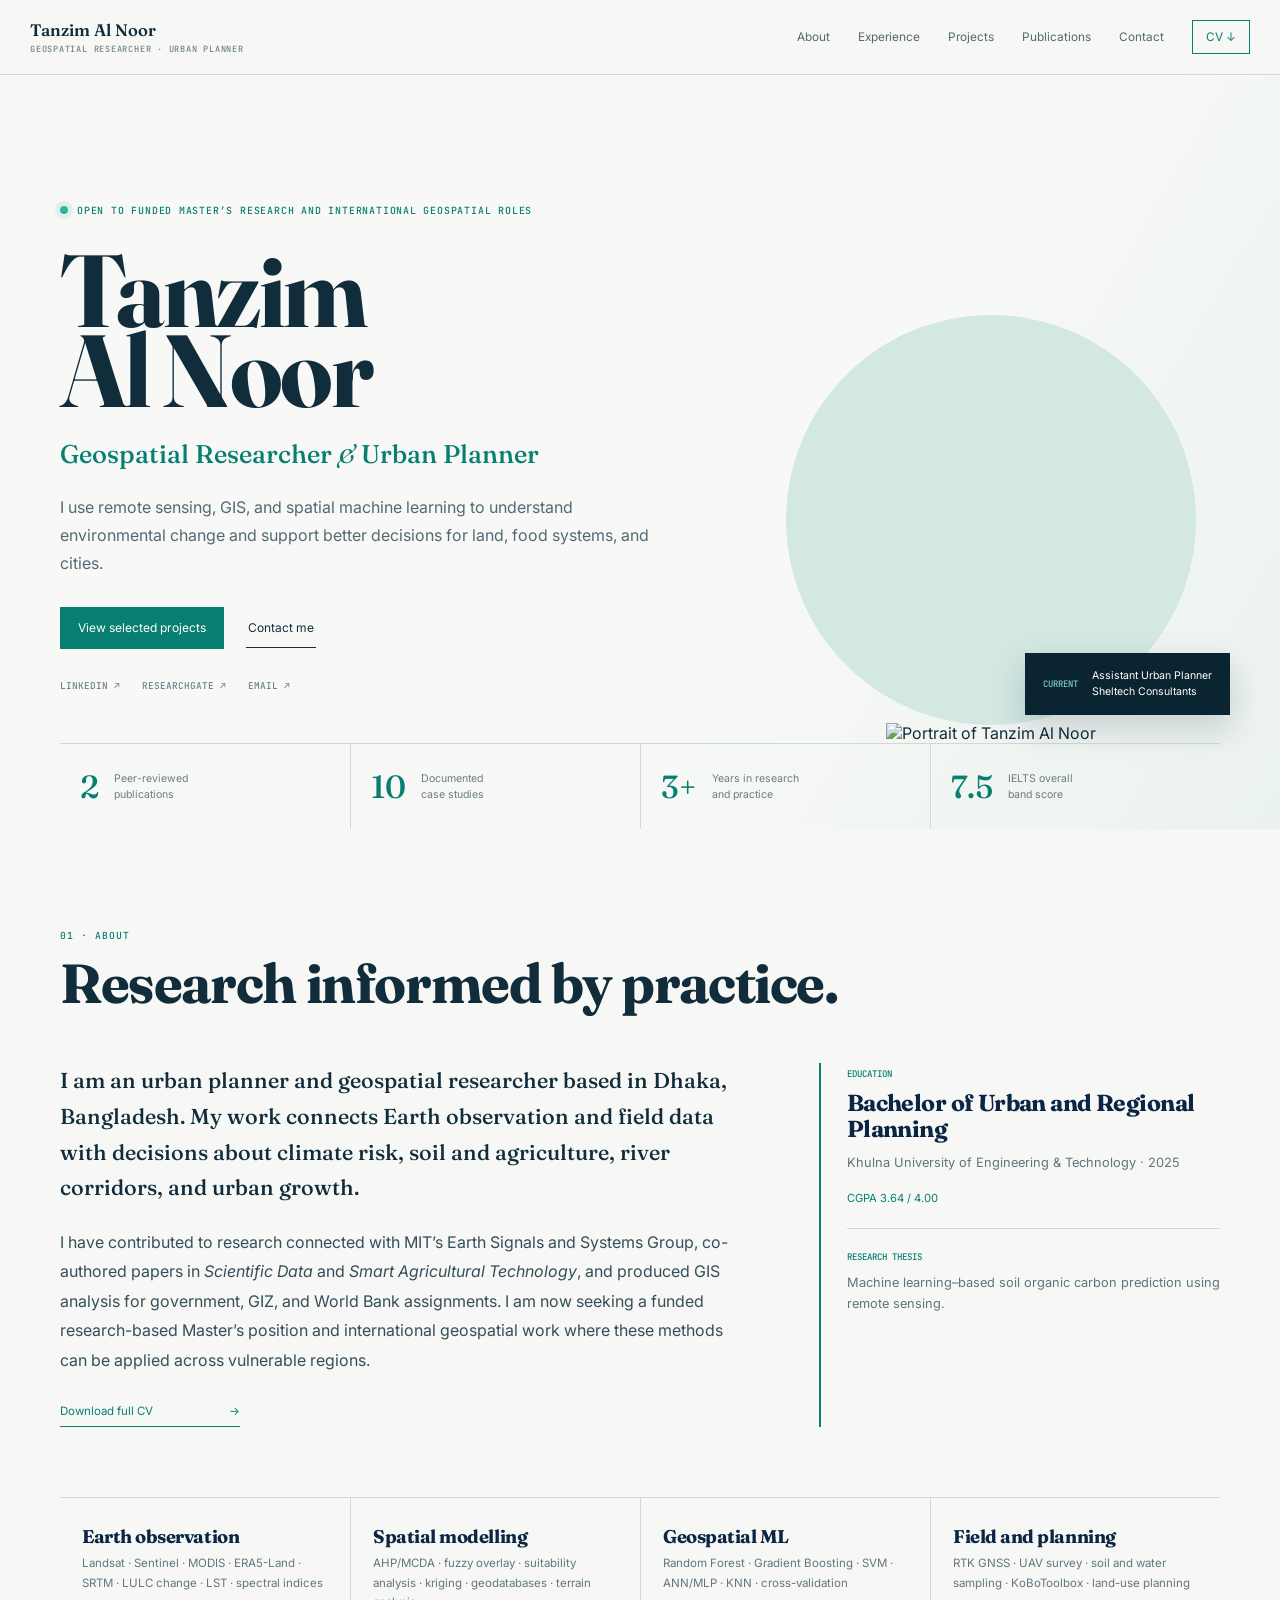
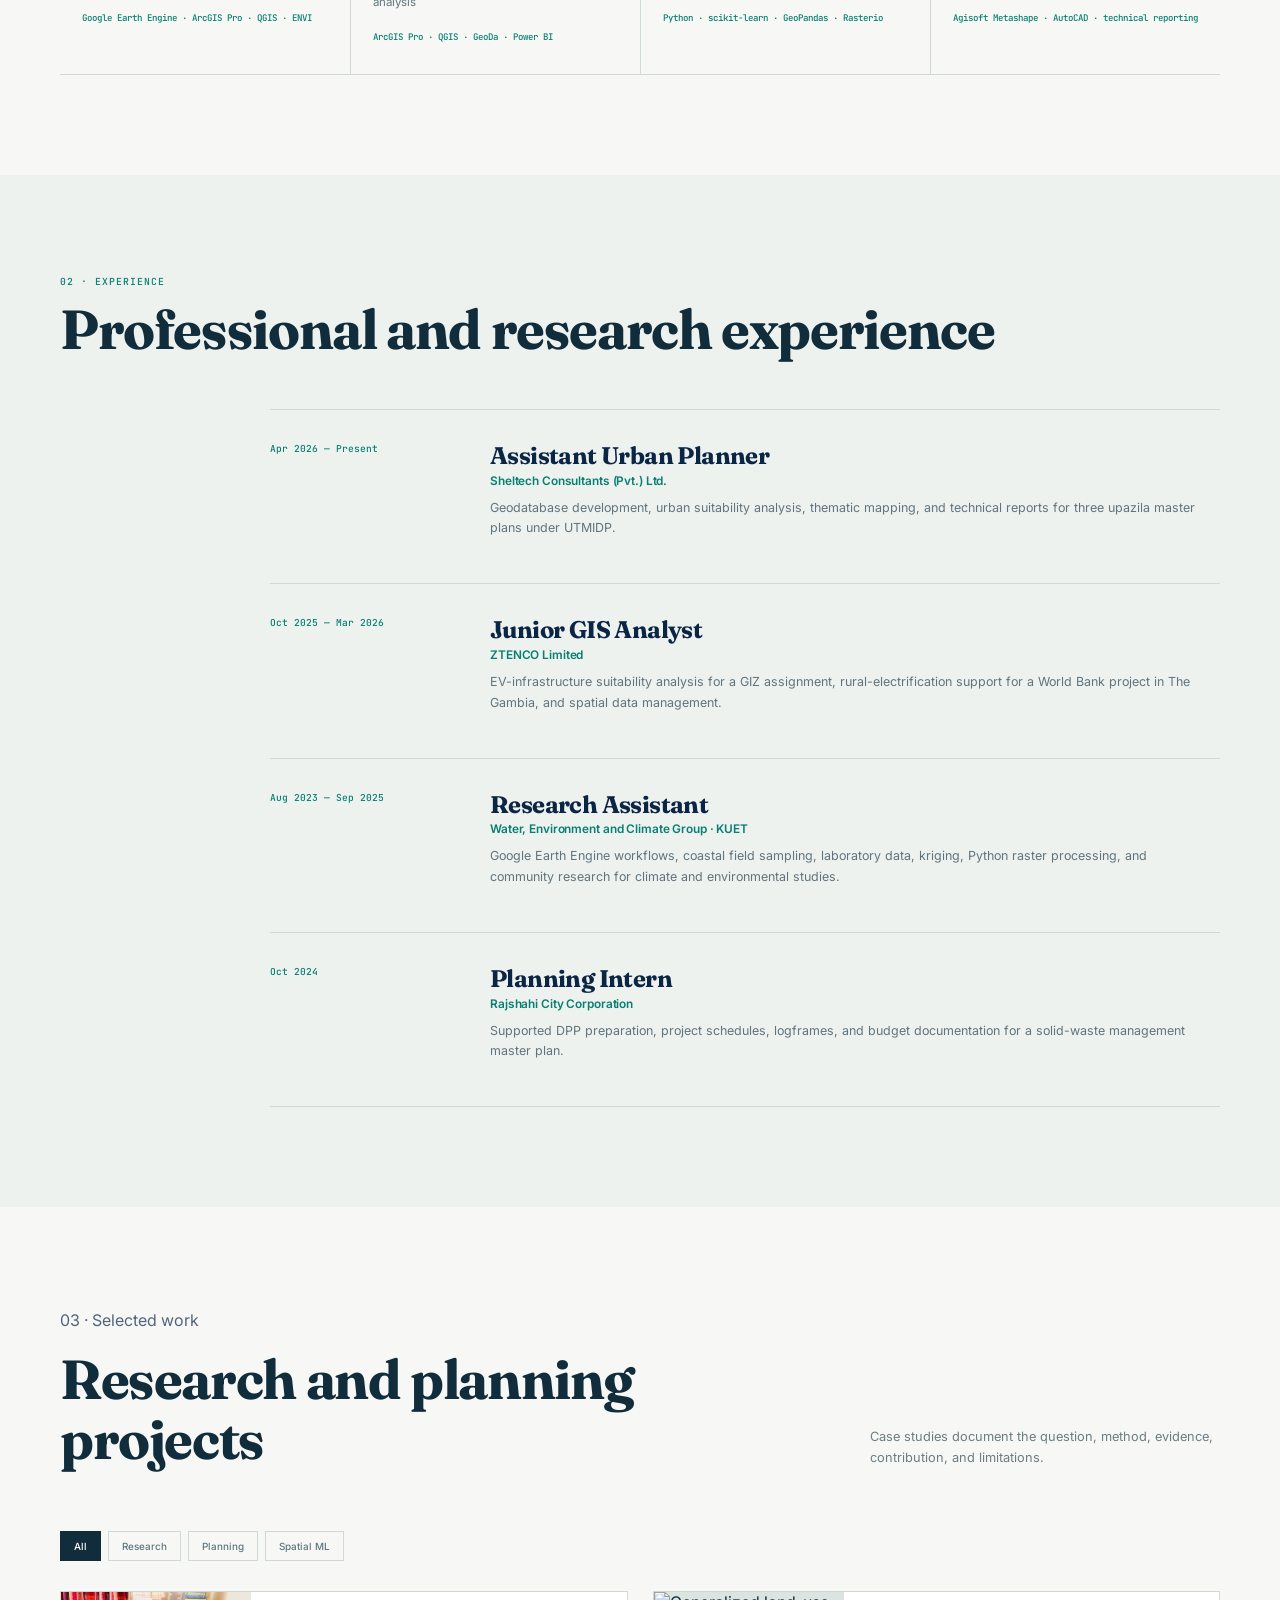
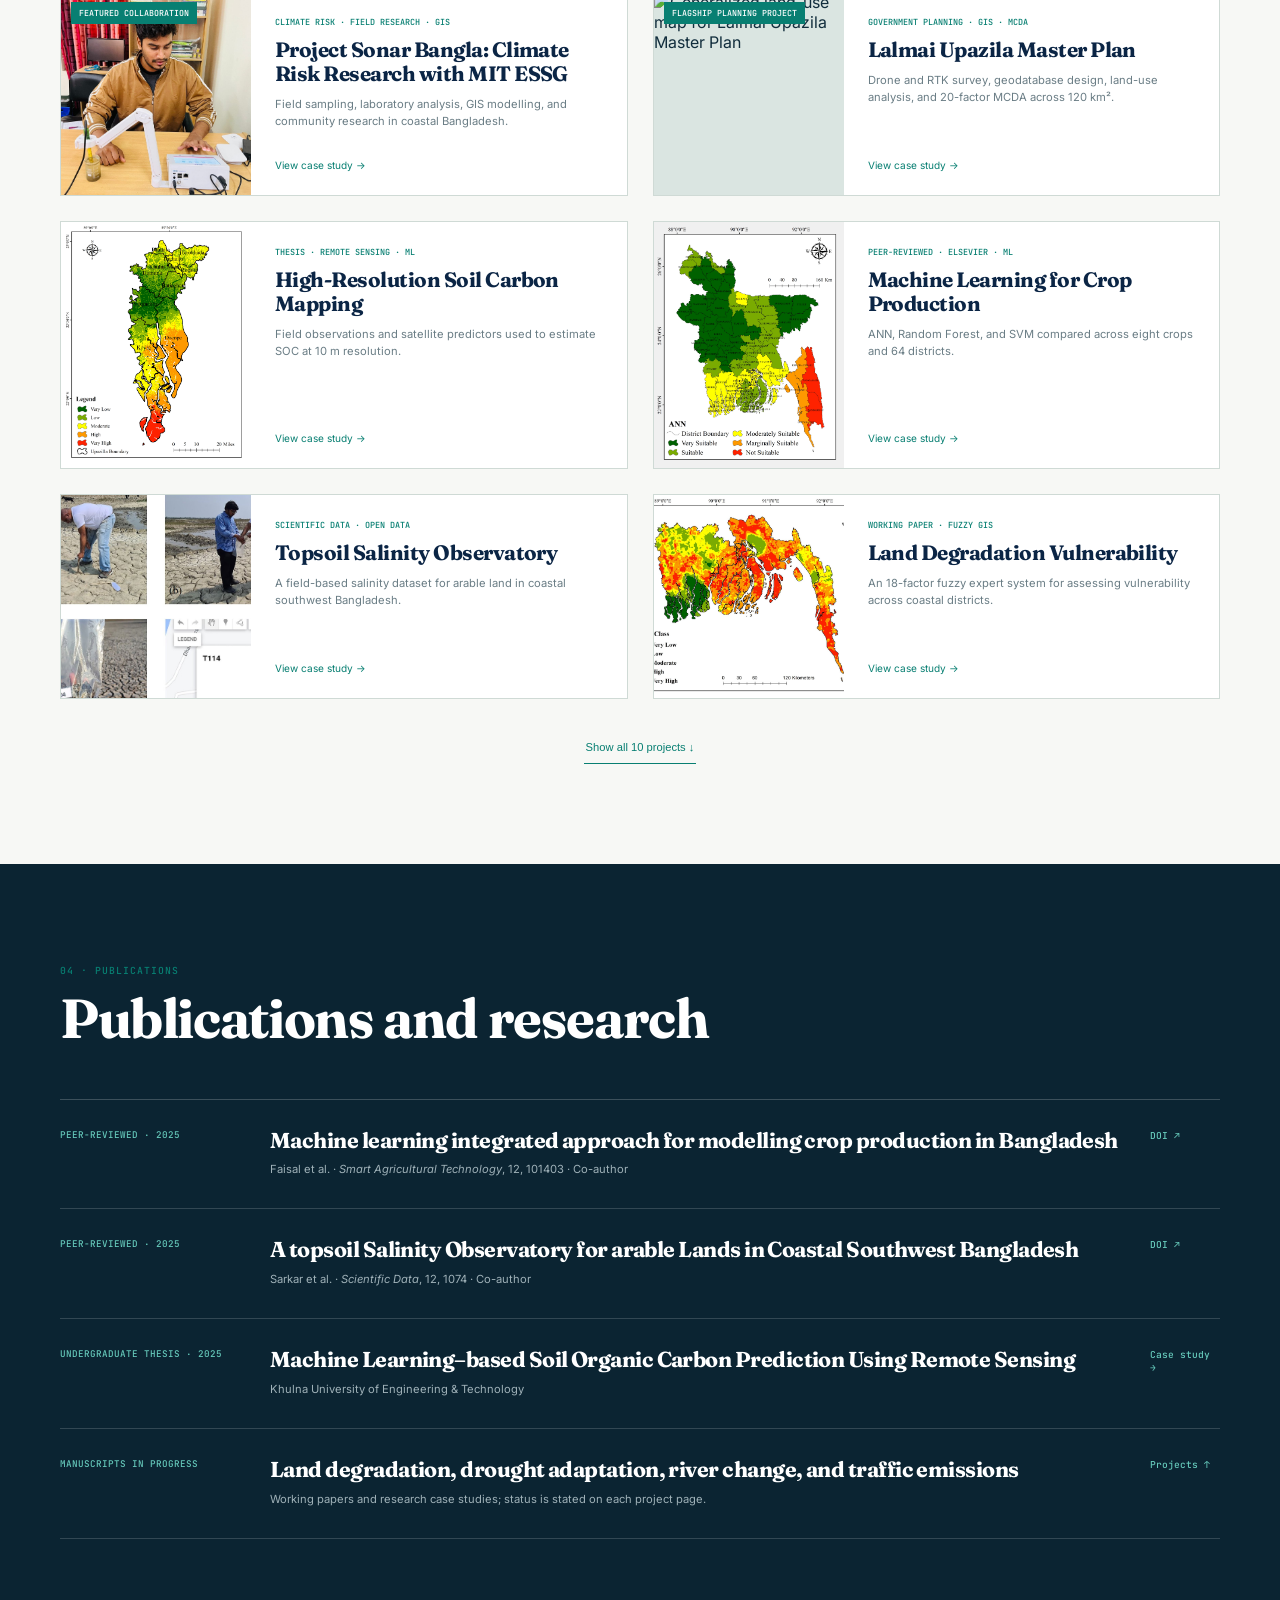
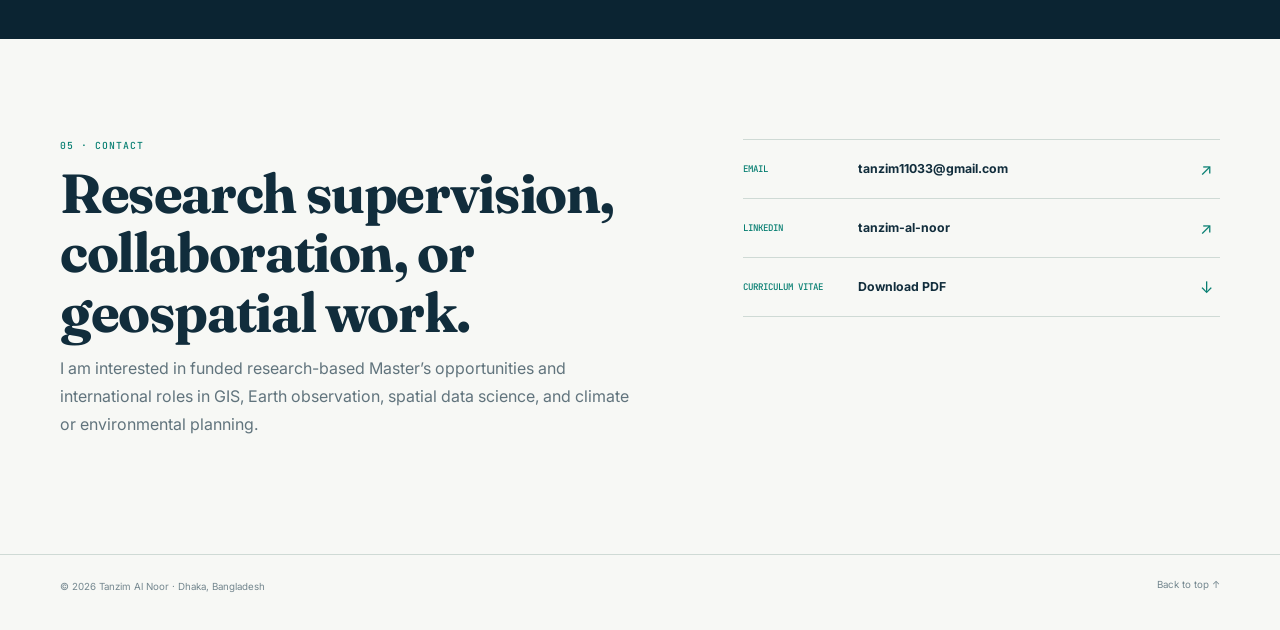
==== commit 7bb114ea: "Simplify portfolio around a clear professional profile" ====
--- a/index.html
+++ b/index.html
@@ -1,45 +1,37 @@
-<!DOCTYPE html>
-<html lang="en">
-<head>
+<!DOCTYPE html><html lang="en"><head>
 <meta charset="UTF-8"><meta name="viewport" content="width=device-width,initial-scale=1">
 <title>Tanzim Al Noor | Geospatial Researcher &amp; Urban Planner</title>
-<meta name="description" content="Geospatial researcher and urban planner working across Earth observation, spatial machine learning, climate risk, soil systems, and public-sector planning.">
-<meta name="author" content="Tanzim Al Noor"><meta name="theme-color" content="#071c2e">
-<link rel="canonical" href="https://champ39.github.io/tanzim-portfolio/">
-<meta property="og:type" content="profile"><meta property="og:title" content="Tanzim Al Noor | Geospatial Researcher &amp; Urban Planner"><meta property="og:description" content="Earth observation, spatial data science, and planning practice for climate-exposed land and cities."><meta property="og:url" content="https://champ39.github.io/tanzim-portfolio/"><meta property="og:image" content="https://champ39.github.io/tanzim-portfolio/images/projects/climate-risk-mit/hero-fieldwork.jpg"><meta name="twitter:card" content="summary_large_image">
-<link rel="preconnect" href="https://fonts.googleapis.com"><link rel="preconnect" href="https://fonts.gstatic.com" crossorigin><link href="https://fonts.googleapis.com/css2?family=Fraunces:opsz,wght@9..144,500;9..144,600;9..144,700&amp;family=Inter:wght@400;500;600;700&amp;family=JetBrains+Mono:wght@400;500&amp;display=swap" rel="stylesheet"><link rel="stylesheet" href="styles.css?v=20260829">
-<script type="application/ld+json">{"@context":"https://schema.org","@type":"ProfilePage","mainEntity":{"@type":"Person","name":"Tanzim Al Noor","url":"https://champ39.github.io/tanzim-portfolio/","jobTitle":"Geospatial Researcher and Urban Planner","email":"mailto:tanzim11033@gmail.com","alumniOf":{"@type":"CollegeOrUniversity","name":"Khulna University of Engineering & Technology"},"knowsAbout":["Earth observation","Remote sensing","Spatial data science","Urban and regional planning","Geospatial machine learning","Climate risk"],"sameAs":["https://www.linkedin.com/in/tanzim-al-noor-0a78561b3","https://www.researchgate.net/profile/Tanzim-Al-Noor-2","https://www.youtube.com/@TanzimAlNoor"]}}</script>
-</head>
-<body class="hp-page"><a class="hp-skip" href="#main">Skip to content</a>
-<header class="hp-header" data-header><nav class="hp-nav" aria-label="Primary navigation">
-<a class="hp-brand" href="#top"><b>TA</b><span>Tanzim Al Noor<small>Geospatial research · planning</small></span></a>
-<button class="hp-menu" type="button" aria-expanded="false" aria-controls="hpNavLinks" data-nav-init><span aria-hidden="true"></span><i class="sr-only">Open menu</i></button>
-<div class="hp-nav-links" id="hpNavLinks"><a href="#work">Selected work</a><a href="#research">Research</a><a href="#capabilities">Capabilities</a><a href="#experience">Experience</a><a class="hp-nav-contact" href="#contact">Contact</a></div>
-</nav></header>
+<meta name="description" content="Portfolio of Tanzim Al Noor, a geospatial researcher and urban planner working in remote sensing, spatial machine learning, climate risk, and public-sector planning.">
+<meta name="author" content="Tanzim Al Noor"><meta name="theme-color" content="#f7f8f5"><link rel="icon" href="favicon.svg" type="image/svg+xml"><link rel="canonical" href="https://champ39.github.io/tanzim-portfolio/">
+<meta property="og:type" content="profile"><meta property="og:title" content="Tanzim Al Noor | Geospatial Researcher &amp; Urban Planner"><meta property="og:description" content="Remote sensing, spatial data science, and planning for climate-resilient land, food systems, and cities."><meta property="og:image" content="https://champ39.github.io/tanzim-portfolio/images/projects/climate-risk-mit/hero-fieldwork.jpg"><meta name="twitter:card" content="summary_large_image">
+<link rel="preconnect" href="https://fonts.googleapis.com"><link rel="preconnect" href="https://fonts.gstatic.com" crossorigin><link href="https://fonts.googleapis.com/css2?family=Fraunces:opsz,wght@9..144,500;9..144,600&amp;family=Inter:wght@400;500;600;700&amp;family=JetBrains+Mono:wght@400;500&amp;display=swap" rel="stylesheet"><link rel="stylesheet" href="styles.css?v=20260830">
+<script type="application/ld+json">{"@context":"https://schema.org","@type":"ProfilePage","mainEntity":{"@type":"Person","name":"Tanzim Al Noor","url":"https://champ39.github.io/tanzim-portfolio/","jobTitle":"Geospatial Researcher and Urban Planner","email":"mailto:tanzim11033@gmail.com","alumniOf":{"@type":"CollegeOrUniversity","name":"Khulna University of Engineering & Technology"},"knowsAbout":["Earth observation","Remote sensing","Spatial data science","Urban planning","Geospatial machine learning","Climate risk"],"sameAs":["https://www.linkedin.com/in/tanzim-al-noor-0a78561b3","https://www.researchgate.net/profile/Tanzim-Al-Noor-2"]}}</script>
+</head><body class="pf-page"><a class="pf-skip" href="#main">Skip to content</a>
+<header class="pf-header"><nav class="pf-nav"><a class="pf-logo" href="#home">Tanzim Al Noor<span>Geospatial researcher · Urban planner</span></a><button class="pf-menu" type="button" aria-expanded="false" aria-controls="pfLinks" data-nav-init><span></span><i>Menu</i></button><div class="pf-links" id="pfLinks"><a href="#about">About</a><a href="#experience">Experience</a><a href="#projects">Projects</a><a href="#publications">Publications</a><a href="#contact">Contact</a><a class="pf-cv" href="Tanzim_Al_Noor_CV.pdf" download>CV ↓</a></div></nav></header>
 <main id="main">
-<section class="hp-hero" id="top"><div class="hp-grid-lines"></div><div class="hp-contours" aria-hidden="true"><svg viewBox="0 0 900 760"><path d="M-90 158C100 37 250 220 418 118S709 39 990 137M-96 234C76 120 254 286 427 194S733 99 996 210M-82 318C97 209 257 362 445 279S745 190 1000 296M-74 403C117 302 280 452 468 366S762 284 1000 381M-70 488C120 399 298 537 488 453S785 376 1005 467M-50 578C143 492 328 624 520 542S807 474 1008 559M-22 665C174 591 355 711 555 636S826 573 1014 647"/></svg></div>
-<div class="hp-shell hp-hero-layout"><div class="hp-hero-copy" data-reveal><p class="hp-coordinate">23.8103° N · 90.4125° E <span>Dhaka, Bangladesh</span></p><p class="hp-kicker">Urban planning · Earth observation · Spatial data science</p><h1>Turning spatial data into evidence for <em>climate-resilient places.</em></h1><p class="hp-intro">I combine satellite observations, field measurements, spatial modelling, and planning practice to study environmental change and guide land and urban decisions.</p><div class="hp-actions"><a class="hp-button hp-button-primary" href="#work">Explore selected work <span>↘</span></a><a class="hp-button hp-button-quiet" href="Tanzim_Al_Noor_CV.pdf" download>Academic CV <span>↓</span></a></div></div>
-<aside class="hp-evidence" data-reveal><p>Current profile / 2026</p><div><strong>02</strong><span>peer-reviewed<br>publications</span></div><div><strong>03+</strong><span>years across research<br>and professional practice</span></div><div><strong>10</strong><span>documented spatial<br>case studies</span></div><small>Assistant Urban Planner at Sheltech Consultants · BURP, KUET</small></aside></div><a class="hp-scroll" href="#position"><span></span>Scroll to examine</a></section>
+<section class="pf-hero" id="home"><div class="pf-shell pf-hero-grid"><div class="pf-hero-copy" data-fade><p class="pf-available"><span></span>Open to funded Master’s research and international geospatial roles</p><h1>Tanzim<br>Al Noor</h1><p class="pf-role">Geospatial Researcher <i>&amp;</i> Urban Planner</p><p class="pf-summary">I use remote sensing, GIS, and spatial machine learning to understand environmental change and support better decisions for land, food systems, and cities.</p><div class="pf-actions"><a class="pf-primary" href="#projects">View selected projects</a><a href="#contact">Contact me</a></div><div class="pf-social"><a href="https://www.linkedin.com/in/tanzim-al-noor-0a78561b3" target="_blank" rel="noopener">LinkedIn ↗</a><a href="https://www.researchgate.net/profile/Tanzim-Al-Noor-2" target="_blank" rel="noopener">ResearchGate ↗</a><a href="mailto:tanzim11033@gmail.com">Email ↗</a></div></div><div class="pf-portrait" data-fade><div class="pf-mapline"></div><img src="profile.png" alt="Portrait of Tanzim Al Noor"><aside><b>Current</b><span>Assistant Urban Planner<br>Sheltech Consultants</span></aside></div></div><div class="pf-hero-proof"><div><strong>2</strong><span>Peer-reviewed<br>publications</span></div><div><strong>10</strong><span>Documented<br>case studies</span></div><div><strong>3+</strong><span>Years in research<br>and practice</span></div><div><strong>7.5</strong><span>IELTS overall<br>band score</span></div></div></section>
 
-<section class="hp-position" id="position"><div class="hp-shell hp-split"><p class="hp-index">01 / POSITION</p><div data-reveal><h2>Research depth.<br>Planning consequence.</h2><p class="hp-lede">I work on climate-exposed land and urban systems where decisions often outpace local monitoring.</p><div class="hp-columns"><p>My work examines coastal salinity, soil carbon, river-corridor change, agricultural production, and urban growth. I build spatial evidence from satellite archives, field sampling, administrative data, and planning surveys.</p><p>I have contributed to research connected with MIT’s Earth Signals and Systems Group, co-authored articles in <em>Scientific Data</em> and <em>Smart Agricultural Technology</em>, and delivered GIS analysis for public-sector and international development projects.</p></div><div class="hp-paths"><a href="#research"><span>For prospective supervisors</span><strong>Research direction, publications, and methods</strong><i>→</i></a><a href="#experience"><span>For international employers</span><strong>Applied GIS, planning delivery, and experience</strong><i>→</i></a></div></div></div></section>
+<section class="pf-section" id="about"><div class="pf-shell"><header class="pf-section-head" data-fade><p>01 · About</p><h2>Research informed by practice.</h2></header><div class="pf-about" data-fade><div class="pf-about-copy"><p>I am an urban planner and geospatial researcher based in Dhaka, Bangladesh. My work connects Earth observation and field data with decisions about climate risk, soil and agriculture, river corridors, and urban growth.</p><p>I have contributed to research connected with MIT’s Earth Signals and Systems Group, co-authored papers in <em>Scientific Data</em> and <em>Smart Agricultural Technology</em>, and produced GIS analysis for government, GIZ, and World Bank assignments. I am now seeking a funded research-based Master’s position and international geospatial work where these methods can be applied across vulnerable regions.</p><a class="pf-arrow" href="Tanzim_Al_Noor_CV.pdf" download>Download full CV <span>→</span></a></div><aside class="pf-education"><p class="pf-mini">Education</p><h3>Bachelor of Urban and Regional Planning</h3><p>Khulna University of Engineering &amp; Technology · 2025</p><small>CGPA 3.64 / 4.00</small><hr><p class="pf-mini">Research thesis</p><p>Machine learning–based soil organic carbon prediction using remote sensing.</p></aside></div>
+<div class="pf-skills" data-fade><article><h3>Earth observation</h3><p>Landsat · Sentinel · MODIS · ERA5-Land · SRTM · LULC change · LST · spectral indices</p><small>Google Earth Engine · ArcGIS Pro · QGIS · ENVI</small></article><article><h3>Spatial modelling</h3><p>AHP/MCDA · fuzzy overlay · suitability analysis · kriging · geodatabases · terrain analysis</p><small>ArcGIS Pro · QGIS · GeoDa · Power BI</small></article><article><h3>Geospatial ML</h3><p>Random Forest · Gradient Boosting · SVM · ANN/MLP · KNN · cross-validation</p><small>Python · scikit-learn · GeoPandas · Rasterio</small></article><article><h3>Field and planning</h3><p>RTK GNSS · UAV survey · soil and water sampling · KoBoToolbox · land-use planning</p><small>Agisoft Metashape · AutoCAD · technical reporting</small></article></div></div></section>
 
-<section class="hp-work" id="work"><div class="hp-shell"><header class="hp-heading" data-reveal><div><p class="hp-index">02 / SELECTED WORK</p><h2>Four studies. One operating principle.</h2></div><p>Observe the system carefully, test the method honestly, and translate the result into a decision someone can use.</p></header>
-<article class="hp-feature hp-dark" data-reveal><a class="hp-feature-img" href="projects/mit-climate-risk-bangladesh.html"><img src="images/projects/climate-risk-mit/hero-fieldwork.jpg?v=20260825" alt="Tanzim Al Noor measuring soil electrical conductivity during coastal fieldwork"></a><div class="hp-feature-copy"><p class="hp-project-no">Flagship 01 · Climate risk research</p><h3><a href="projects/mit-climate-risk-bangladesh.html">Reading climate risk from soil, water, and community evidence</a></h3><p>Field and geospatial research within Project Sonar Bangla, a KUET collaboration with MIT’s Earth Signals and Systems Group, examining river and soil salinity in coastal Bangladesh.</p><dl><div><dt>Role</dt><dd>Undergraduate Research Assistant</dd></div><div><dt>Methods</dt><dd>Field sampling · laboratory analysis · GIS modelling</dd></div></dl><a class="hp-text-link" href="projects/mit-climate-risk-bangladesh.html">Examine the case study <span>→</span></a></div></article>
-<div class="hp-card-grid"><article class="hp-card" data-reveal><a class="hp-card-img" href="projects/lalmai-master-plan.html"><img src="images/projects/lalmai/generalized-landuse-map.jpg" alt="Generalized land-use map for Lalmai Upazila Master Plan" loading="lazy"><span>120 km² planning area</span></a><div><p class="hp-project-no">Flagship 02 · Government planning</p><h3><a href="projects/lalmai-master-plan.html">From field survey to a spatial decision system</a></h3><p>Drone and RTK survey, geodatabase design, land-use intelligence, and 20-factor MCDA for a statutory master plan.</p><small>GIS &amp; MCDA · Public-sector delivery</small><a class="hp-text-link" href="projects/lalmai-master-plan.html">Open project <span>→</span></a></div></article>
-<article class="hp-card hp-offset" data-reveal><a class="hp-card-img" href="projects/thesis-soc.html"><img src="images/projects/thesis/soc-spatial-map-rf.jpg" alt="Predicted soil organic carbon distribution from a Random Forest model" loading="lazy"><span>10 m prediction surface</span></a><div><p class="hp-project-no">Flagship 03 · Undergraduate thesis</p><h3><a href="projects/thesis-soc.html">High-resolution soil carbon mapping for land management</a></h3><p>A field-to-model workflow combining soil observations, satellite predictors, and machine learning across 4,394 km².</p><small>Remote sensing · Machine learning</small><a class="hp-text-link" href="projects/thesis-soc.html">Open project <span>→</span></a></div></article></div>
-<article class="hp-feature hp-paper" data-reveal><div class="hp-feature-copy"><p class="hp-project-no">Flagship 04 · Peer-reviewed research</p><h3><a href="projects/journal-crop-ml.html">Machine learning for climate-sensitive crop production assessment</a></h3><p>Co-authored work comparing ANN, Random Forest, and SVM across eight crops, 64 districts, and 12 predictor variables.</p><dl><div><dt>Journal</dt><dd>Smart Agricultural Technology · 2025</dd></div><div><dt>Evidence</dt><dd>ANN ROC–AUC 0.93 · RF 0.90 · SVM 0.87</dd></div></dl><a class="hp-text-link" href="projects/journal-crop-ml.html">Read the research case <span>→</span></a></div><a class="hp-feature-img" href="projects/journal-crop-ml.html"><img src="images/projects/journal/bangladesh-crop-map.jpg" alt="Bangladesh crop study-area map" loading="lazy"></a></article>
-<div class="hp-more" data-reveal><div><p class="hp-index">PROJECT INDEX / 06 MORE</p><h3>Additional research and applied work</h3></div><div class="hp-project-index"><a href="projects/topsoil-salinity-observatory.html"><span>01</span><strong>Topsoil Salinity Observatory</strong><em>Scientific Data · field research</em><i>↗</i></a><a href="projects/ldvi-coastal-bangladesh.html"><span>02</span><strong>Land Degradation Vulnerability</strong><em>Fuzzy expert system · working paper</em><i>↗</i></a><a href="projects/dharla-river-dynamics.html"><span>03</span><strong>Dharla River Dynamics</strong><em>Landsat time series · scenarios</em><i>↗</i></a><a href="projects/drought-crop-tolerance.html"><span>04</span><strong>Drought and Crop Tolerance</strong><em>Climate adaptation · GeoAI</em><i>↗</i></a><a href="projects/soil-salinity-susceptibility.html"><span>05</span><strong>Soil Salinity Susceptibility</strong><em>Sentinel-2 · machine learning</em><i>↗</i></a><a href="projects/traffic-signalization-emissions.html"><span>06</span><strong>Traffic Signalization and Emissions</strong><em>VISSIM · transport modelling</em><i>↗</i></a></div></div>
-</div></section>
+<section class="pf-section pf-soft" id="experience"><div class="pf-shell"><header class="pf-section-head" data-fade><p>02 · Experience</p><h2>Professional and research experience</h2></header><div class="pf-timeline"><article data-fade><time>Apr 2026 — Present</time><div><h3>Assistant Urban Planner</h3><h4>Sheltech Consultants (Pvt.) Ltd.</h4><p>Geodatabase development, urban suitability analysis, thematic mapping, and technical reports for three upazila master plans under UTMIDP.</p></div></article><article data-fade><time>Oct 2025 — Mar 2026</time><div><h3>Junior GIS Analyst</h3><h4>ZTENCO Limited</h4><p>EV-infrastructure suitability analysis for a GIZ assignment, rural-electrification support for a World Bank project in The Gambia, and spatial data management.</p></div></article><article data-fade><time>Aug 2023 — Sep 2025</time><div><h3>Research Assistant</h3><h4>Water, Environment and Climate Group · KUET</h4><p>Google Earth Engine workflows, coastal field sampling, laboratory data, kriging, Python raster processing, and community research for climate and environmental studies.</p></div></article><article data-fade><time>Oct 2024</time><div><h3>Planning Intern</h3><h4>Rajshahi City Corporation</h4><p>Supported DPP preparation, project schedules, logframes, and budget documentation for a solid-waste management master plan.</p></div></article></div></div></section>
 
-<section class="hp-research" id="research"><div class="hp-shell"><header class="hp-heading hp-light" data-reveal><div><p class="hp-index">03 / RESEARCH</p><h2>A research direction built from connected questions.</h2></div><p>How can spatial evidence improve land and infrastructure decisions in regions where monitoring is fragmented?</p></header><div class="hp-themes"><article data-reveal><span>01</span><h3>Coastal and river systems</h3><p>Salinity, flooding, erosion, river mobility, and infrastructure-associated land change.</p></article><article data-reveal><span>02</span><h3>Soil and food systems</h3><p>Soil carbon, land degradation, crop production, and climate-adaptive agriculture.</p></article><article data-reveal><span>03</span><h3>Climate-resilient planning</h3><p>Spatial decision support for urban growth, infrastructure, and environmental management.</p></article></div>
-<div class="hp-pubs" data-reveal><div><p>Peer-reviewed publications</p><strong>02</strong></div><ol><li><span>2025</span><section><p>Faisal et al.</p><h3>Machine learning integrated approach for modelling crop production in Bangladesh</h3><p><em>Smart Agricultural Technology</em>, 12, 101403 · Co-author</p></section><a href="https://doi.org/10.1016/j.atech.2025.101403" target="_blank" rel="noopener">DOI ↗</a></li><li><span>2025</span><section><p>Sarkar et al.</p><h3>A topsoil Salinity Observatory for arable Lands in Coastal Southwest Bangladesh</h3><p><em>Scientific Data</em>, 12, 1074 · Co-author</p></section><a href="https://doi.org/10.1038/s41597-025-05447-1" target="_blank" rel="noopener">DOI ↗</a></li></ol></div><div class="hp-status" data-reveal><p><span>Completed thesis</span> Machine learning–based soil organic carbon prediction using remote sensing</p><p><span>Research in progress</span> Land degradation, drought-tolerant crop selection, river-corridor change, and traffic emissions</p></div></div></section>
+<section class="pf-section" id="projects"><div class="pf-shell"><header class="pf-section-head pf-head-row" data-fade><div><p>03 · Selected work</p><h2>Research and planning projects</h2></div><p>Case studies document the question, method, evidence, contribution, and limitations.</p></header><div class="pf-filters" data-fade role="group" aria-label="Filter projects"><button class="is-active" data-filter="all">All</button><button data-filter="research">Research</button><button data-filter="planning">Planning</button><button data-filter="ml">Spatial ML</button></div>
+<div class="pf-projects">
+<a class="pf-project pf-featured" data-kind="research" href="projects/mit-climate-risk-bangladesh.html" data-fade><div class="pf-project-image"><img src="images/projects/climate-risk-mit/hero-fieldwork.jpg?v=20260825" alt="Soil salinity laboratory analysis for climate-risk research"><b>Featured collaboration</b></div><div><p>Climate risk · Field research · GIS</p><h3>Project Sonar Bangla: Climate Risk Research with MIT ESSG</h3><span>Field sampling, laboratory analysis, GIS modelling, and community research in coastal Bangladesh.</span><em>View case study →</em></div></a>
+<a class="pf-project pf-featured" data-kind="planning" href="projects/lalmai-master-plan.html" data-fade><div class="pf-project-image"><img src="images/projects/lalmai/generalized-landuse-map.jpg" alt="Generalized land-use map for Lalmai Upazila Master Plan"><b>Flagship planning project</b></div><div><p>Government planning · GIS · MCDA</p><h3>Lalmai Upazila Master Plan</h3><span>Drone and RTK survey, geodatabase design, land-use analysis, and 20-factor MCDA across 120 km².</span><em>View case study →</em></div></a>
+<a class="pf-project" data-kind="research ml" href="projects/thesis-soc.html" data-fade><div class="pf-project-image"><img src="images/projects/thesis/soc-spatial-map-rf.jpg" alt="Machine-learning prediction map of soil organic carbon" loading="lazy"></div><div><p>Thesis · Remote sensing · ML</p><h3>High-Resolution Soil Carbon Mapping</h3><span>Field observations and satellite predictors used to estimate SOC at 10 m resolution.</span><em>View case study →</em></div></a>
+<a class="pf-project" data-kind="research ml" href="projects/journal-crop-ml.html" data-fade><div class="pf-project-image"><img src="images/projects/journal/bangladesh-crop-map.jpg" alt="Crop-production machine-learning study map" loading="lazy"></div><div><p>Peer-reviewed · Elsevier · ML</p><h3>Machine Learning for Crop Production</h3><span>ANN, Random Forest, and SVM compared across eight crops and 64 districts.</span><em>View case study →</em></div></a>
+<a class="pf-project" data-kind="research" href="projects/topsoil-salinity-observatory.html" data-fade><div class="pf-project-image"><img src="images/projects/topsoil-observatory/topsoil-observatory-hero.jpg" alt="Topsoil collection during salinity field research" loading="lazy"></div><div><p>Scientific Data · Open data</p><h3>Topsoil Salinity Observatory</h3><span>A field-based salinity dataset for arable land in coastal southwest Bangladesh.</span><em>View case study →</em></div></a>
+<a class="pf-project" data-kind="research" href="projects/ldvi-coastal-bangladesh.html" data-fade><div class="pf-project-image"><img src="images/projects/ldvi/ldvi_map.jpg" alt="Land Degradation Vulnerability Index map" loading="lazy"></div><div><p>Working paper · Fuzzy GIS</p><h3>Land Degradation Vulnerability</h3><span>An 18-factor fuzzy expert system for assessing vulnerability across coastal districts.</span><em>View case study →</em></div></a>
+<a class="pf-project pf-extra" data-kind="research" href="projects/dharla-river-dynamics.html" data-fade><div class="pf-project-image"><img src="images/projects/dharla/study-area.jpg" alt="Dharla River and bridge study area" loading="lazy"></div><div><p>River systems · Landsat</p><h3>Dharla River-Corridor Change</h3><span>Multi-decadal LULC and thermal analysis around a major river crossing.</span><em>View case study →</em></div></a>
+<a class="pf-project pf-extra" data-kind="research ml" href="projects/drought-crop-tolerance.html" data-fade><div class="pf-project-image"><img src="images/projects/drought/drought-tolerance-hero.jpg" alt="Drought-tolerant crop assessment map" loading="lazy"></div><div><p>Climate adaptation · GeoAI</p><h3>Drought-Tolerant Crop Selection</h3><span>Geospatial machine learning for climate-adaptive agricultural planning.</span><em>View case study →</em></div></a>
+<a class="pf-project pf-extra" data-kind="research ml" href="projects/soil-salinity-susceptibility.html" data-fade><div class="pf-project-image"><img src="images/projects/salinity/satkhira-salinity-hero.jpg" alt="Soil salinity susceptibility map" loading="lazy"></div><div><p>Sentinel-2 · ML</p><h3>Soil Salinity Susceptibility</h3><span>Satellite indices and machine-learning models for spatial salinity assessment.</span><em>View case study →</em></div></a>
+<a class="pf-project pf-extra" data-kind="planning ml" href="projects/traffic-signalization-emissions.html" data-fade><div class="pf-project-image"><img src="images/projects/traffic-signalization/traffic-signalization-hero.jpg" alt="Traffic intersection used in emissions simulation" loading="lazy"></div><div><p>Transport · VISSIM</p><h3>Traffic Signalization and Emissions</h3><span>Microsimulation assessment of intersection control and vehicle emissions.</span><em>View case study →</em></div></a>
+</div><button class="pf-show" type="button" aria-expanded="false">Show all 10 projects <span>↓</span></button></div></section>
 
-<section class="hp-cap" id="capabilities"><div class="hp-shell hp-cap-layout"><div data-reveal><p class="hp-index">04 / CAPABILITIES</p><h2>Methods before software.</h2><p>Tools matter when they produce traceable evidence. Each capability is tied to completed research or client work.</p></div><div class="hp-cap-list"><article data-reveal><span>01</span><div><h3>Earth observation and environmental monitoring</h3><p>Landsat and Sentinel preprocessing · LULC classification · time-series change detection · NDVI, NDWI, NDMI and LST · terrain analysis</p><small>Google Earth Engine · ArcGIS Pro · QGIS · ENVI</small></div></article><article data-reveal><span>02</span><div><h3>Spatial modelling and decision support</h3><p>Suitability and vulnerability modelling · fuzzy membership and overlay · AHP/MCDA · kriging · network and terrain analysis</p><small>ArcGIS Pro · QGIS · GeoDa · structured geodatabases</small></div></article><article data-reveal><span>03</span><div><h3>Geospatial machine learning</h3><p>Random Forest · Gradient Boosting · SVM · ANN/MLP · KNN · cross-validation · feature importance</p><small>Python · scikit-learn · GeoPandas · Rasterio · pandas · NumPy</small></div></article><article data-reveal><span>04</span><div><h3>Field systems and planning delivery</h3><p>RTK GNSS and UAV survey · soil and water sampling · KoBoToolbox · land-use planning · technical maps and government reports</p><small>Agisoft Metashape · AutoCAD · ArcGIS Dashboards · Power BI</small></div></article></div></div></section>
+<section class="pf-section pf-dark" id="publications"><div class="pf-shell"><header class="pf-section-head" data-fade><p>04 · Publications</p><h2>Publications and research</h2></header><div class="pf-publications"><article data-fade><span>Peer-reviewed · 2025</span><div><h3>Machine learning integrated approach for modelling crop production in Bangladesh</h3><p>Faisal et al. · <em>Smart Agricultural Technology</em>, 12, 101403 · Co-author</p></div><a href="https://doi.org/10.1016/j.atech.2025.101403" target="_blank" rel="noopener">DOI ↗</a></article><article data-fade><span>Peer-reviewed · 2025</span><div><h3>A topsoil Salinity Observatory for arable Lands in Coastal Southwest Bangladesh</h3><p>Sarkar et al. · <em>Scientific Data</em>, 12, 1074 · Co-author</p></div><a href="https://doi.org/10.1038/s41597-025-05447-1" target="_blank" rel="noopener">DOI ↗</a></article><article data-fade><span>Undergraduate thesis · 2025</span><div><h3>Machine Learning–based Soil Organic Carbon Prediction Using Remote Sensing</h3><p>Khulna University of Engineering &amp; Technology</p></div><a href="projects/thesis-soc.html">Case study →</a></article><article data-fade><span>Manuscripts in progress</span><div><h3>Land degradation, drought adaptation, river change, and traffic emissions</h3><p>Working papers and research case studies; status is stated on each project page.</p></div><a href="#projects">Projects ↑</a></article></div></div></section>
 
-<section class="hp-experience" id="experience"><div class="hp-shell"><header class="hp-heading" data-reveal><div><p class="hp-index">05 / EXPERIENCE</p><h2>Research and delivery, in the same practice.</h2></div><p>From field sampling and code to statutory maps and international project reporting.</p></header><div class="hp-timeline"><article data-reveal><time>APR 2026 — PRESENT</time><div><p>Current position</p><h3>Assistant Urban Planner</h3><h4>Sheltech Consultants (Pvt.) Ltd.</h4><p>Geodatabases, urban suitability analysis, thematic mapping, and technical reports for three upazila master plans under UTMIDP.</p></div></article><article data-reveal><time>OCT 2025 — MAR 2026</time><div><p>Professional practice</p><h3>Junior GIS Analyst</h3><h4>ZTENCO Limited</h4><p>EV-infrastructure suitability for a GIZ assignment, rural-electrification support for a World Bank project in The Gambia, and spatial data management.</p></div></article><article data-reveal><time>AUG 2023 — SEP 2025</time><div><p>Research appointment</p><h3>Research Assistant</h3><h4>Water, Environment and Climate Group · KUET</h4><p>Google Earth Engine workflows, coastal field sampling, laboratory data, kriging, Python raster processing, and community research.</p></div></article><article data-reveal><time>2020 — 2025</time><div><p>Education</p><h3>Bachelor of Urban and Regional Planning</h3><h4>Khulna University of Engineering &amp; Technology</h4><p>CGPA 3.64/4.00 · thesis in remote sensing and machine-learning prediction of soil organic carbon.</p></div></article></div></div></section>
-
-<section class="hp-contact" id="contact"><div class="hp-grid-lines"></div><div class="hp-shell hp-contact-grid"><div data-reveal><p class="hp-index">06 / NEXT QUESTION</p><h2>Let’s examine what spatial evidence can change.</h2><p>I am interested in funded research-based Master’s opportunities and international roles in Earth observation, GIS, spatial data science, climate, and environmental planning.</p></div><div class="hp-contact-panel" data-reveal><p>Available for</p><a href="mailto:tanzim11033@gmail.com?subject=Prospective%20Master%E2%80%99s%20research%20conversation"><span>Research supervision &amp; collaboration</span><i>↗</i></a><a href="mailto:tanzim11033@gmail.com?subject=International%20geospatial%20opportunity"><span>Geospatial &amp; planning roles</span><i>↗</i></a><a href="Tanzim_Al_Noor_CV.pdf" download><span>Download academic CV</span><i>↓</i></a><small>Direct email<br><strong>tanzim11033@gmail.com</strong></small></div></div></section>
-</main>
-<footer class="hp-footer"><div class="hp-shell"><p>© 2026 Tanzim Al Noor</p><div><a href="https://www.linkedin.com/in/tanzim-al-noor-0a78561b3" target="_blank" rel="noopener">LinkedIn</a><a href="https://www.researchgate.net/profile/Tanzim-Al-Noor-2" target="_blank" rel="noopener">ResearchGate</a><a href="https://www.youtube.com/@TanzimAlNoor" target="_blank" rel="noopener">YouTube</a></div><a href="#top">Back to top ↑</a></div></footer>
-<script>(()=>{const b=document.querySelector('.hp-menu'),n=document.querySelector('.hp-nav-links');if(b&&n&&!b.dataset.bound){b.dataset.bound='true';b.onclick=()=>{const o=b.getAttribute('aria-expanded')==='true';b.setAttribute('aria-expanded',String(!o));n.classList.toggle('is-open',!o)};n.querySelectorAll('a').forEach(a=>a.onclick=()=>{b.setAttribute('aria-expanded','false');n.classList.remove('is-open')})}const h=document.querySelector('[data-header]'),hfn=()=>h&&h.classList.toggle('is-scrolled',scrollY>20);hfn();addEventListener('scroll',hfn,{passive:true});const r=document.querySelectorAll('[data-reveal]'),m=matchMedia('(prefers-reduced-motion:reduce)').matches;if(m||!('IntersectionObserver'in window))r.forEach(e=>e.classList.add('is-visible'));else{const o=new IntersectionObserver(es=>es.forEach(e=>{if(e.isIntersecting){e.target.classList.add('is-visible');o.unobserve(e.target)}}),{threshold:.1,rootMargin:'0px 0px -40px'});r.forEach(e=>o.observe(e))}})();</script>
-</body></html>
+<section class="pf-section" id="contact"><div class="pf-shell pf-contact"><div data-fade><p class="pf-label">05 · Contact</p><h2>Research supervision, collaboration, or geospatial work.</h2><p>I am interested in funded research-based Master’s opportunities and international roles in GIS, Earth observation, spatial data science, and climate or environmental planning.</p></div><aside data-fade><a href="mailto:tanzim11033@gmail.com?subject=Prospective%20Master%E2%80%99s%20research%20conversation"><span>Email</span><strong>tanzim11033@gmail.com</strong><i>↗</i></a><a href="https://www.linkedin.com/in/tanzim-al-noor-0a78561b3" target="_blank" rel="noopener"><span>LinkedIn</span><strong>tanzim-al-noor</strong><i>↗</i></a><a href="Tanzim_Al_Noor_CV.pdf" download><span>Curriculum vitae</span><strong>Download PDF</strong><i>↓</i></a></aside></div></section>
+</main><footer class="pf-footer"><div class="pf-shell"><p>© 2026 Tanzim Al Noor · Dhaka, Bangladesh</p><a href="#home">Back to top ↑</a></div></footer>
+<script>(()=>{const b=document.querySelector('.pf-menu'),n=document.querySelector('.pf-links');if(b&&n&&!b.dataset.bound){b.dataset.bound='1';b.onclick=()=>{const o=b.getAttribute('aria-expanded')==='true';b.setAttribute('aria-expanded',String(!o));n.classList.toggle('open',!o)};n.querySelectorAll('a').forEach(a=>a.onclick=()=>{b.setAttribute('aria-expanded','false');n.classList.remove('open')})}const filters=document.querySelectorAll('[data-filter]'),cards=document.querySelectorAll('.pf-project'),show=document.querySelector('.pf-show');filters.forEach(f=>f.onclick=()=>{filters.forEach(x=>x.classList.remove('is-active'));f.classList.add('is-active');const k=f.dataset.filter;cards.forEach(c=>{c.hidden=k!=='all'&&!c.dataset.kind.split(' ').includes(k)});if(k!=='all'){document.querySelector('.pf-projects').classList.add('show-all');show.hidden=true}else{show.hidden=false;document.querySelector('.pf-projects').classList.toggle('show-all',show.getAttribute('aria-expanded')==='true')}});show.onclick=()=>{const o=show.getAttribute('aria-expanded')==='true';show.setAttribute('aria-expanded',String(!o));document.querySelector('.pf-projects').classList.toggle('show-all',!o);show.innerHTML=o?'Show all 10 projects <span>↓</span>':'Show fewer projects <span>↑</span>'};const els=document.querySelectorAll('[data-fade]');if(matchMedia('(prefers-reduced-motion:reduce)').matches)els.forEach(e=>e.classList.add('visible'));else{const io=new IntersectionObserver(es=>es.forEach(e=>{if(e.isIntersecting){e.target.classList.add('visible');io.unobserve(e.target)}}),{threshold:.08});els.forEach(e=>io.observe(e))}})();</script></body></html>
--- a/styles.css
+++ b/styles.css
@@ -2696,3 +2696,14 @@
 @media(max-width:900px){.hp-nav-links{position:fixed;top:76px;left:16px;right:16px;display:none;flex-direction:column;align-items:stretch;gap:0;background:#0a2a3d;padding:12px;border:1px solid rgba(255,255,255,.13)}.hp-nav-links.is-open{display:flex}.hp-nav-links a{padding:14px}.hp-menu{display:block;width:42px;height:38px;border:1px solid rgba(102,213,201,.4);background:transparent}.hp-menu span,.hp-menu span:before,.hp-menu span:after{display:block;width:20px;height:1px;background:#fff;margin:auto;content:"";position:relative}.hp-menu span:before{position:absolute;top:-6px}.hp-menu span:after{position:absolute;top:6px}.hp-hero-layout{grid-template-columns:1fr;gap:55px}.hp-evidence{display:grid;grid-template-columns:repeat(3,1fr);gap:15px}.hp-evidence>p,.hp-evidence small{grid-column:1/-1}.hp-evidence>div{display:block}.hp-split,.hp-cap-layout{grid-template-columns:1fr;gap:30px}.hp-cap-layout>div:first-child{position:static}.hp-heading{grid-template-columns:1fr;gap:25px}.hp-feature,.hp-paper{grid-template-columns:1fr}.hp-feature-img{min-height:420px}.hp-feature-copy{padding:45px}.hp-card-img{height:340px}.hp-more{grid-template-columns:1fr}.hp-pubs{grid-template-columns:1fr}.hp-status{margin-left:0}.hp-timeline{margin-left:0}.hp-contact-grid{grid-template-columns:1fr;gap:60px}}
 @media(max-width:620px){.hp-shell{width:calc(100% - 32px)}.hp-nav{width:calc(100% - 32px);height:74px}.hp-brand small{display:none}.hp-hero{padding:122px 0 90px}.hp-coordinate{margin-bottom:33px}.hp-hero h1{font-size:2.75rem}.hp-evidence{grid-template-columns:1fr 1fr}.hp-evidence>div:last-of-type{grid-column:1/-1}.hp-scroll{display:none}.hp-position,.hp-work,.hp-cap,.hp-experience,.hp-research,.hp-contact{padding:82px 0}.hp-columns,.hp-paths,.hp-card-grid,.hp-themes,.hp-status{grid-template-columns:1fr}.hp-paths a+a{border-left:0;border-top:1px solid var(--hp-line);padding-left:0}.hp-feature{min-height:0}.hp-feature-img{min-height:290px}.hp-feature-copy,.hp-card>div{padding:30px 24px}.hp-feature h3{font-size:2rem}.hp-card-grid{gap:24px}.hp-offset{transform:none}.hp-card-img{height:290px}.hp-more{gap:24px}.hp-project-index a{grid-template-columns:30px 1fr 20px}.hp-project-index em{display:none}.hp-themes article+article{border-left:0;border-top:1px solid rgba(255,255,255,.16)}.hp-themes article{padding:28px 5px}.hp-themes h3{margin-top:20px}.hp-pubs li{grid-template-columns:45px 1fr}.hp-pubs li>a{grid-column:2}.hp-timeline article{grid-template-columns:1fr;gap:12px}.hp-contact-grid{gap:45px}.hp-footer .hp-shell{flex-direction:column;align-items:flex-start;gap:14px}}
 @media(prefers-reduced-motion:reduce){.hp-page *{scroll-behavior:auto!important;transition-duration:.01ms!important}[data-reveal]{opacity:1;transform:none}}
+/* 2026 clean portfolio — scoped to pf-page */
+.pf-page{--pf-ink:#112d3c;--pf-text:#344e5a;--pf-green:#087f72;--pf-mint:#dcefe9;--pf-paper:#f7f8f5;--pf-soft:#edf2ef;--pf-line:#cfdad5;--pf-night:#0b2432;margin:0;background:var(--pf-paper);color:var(--pf-ink);font-family:Inter,sans-serif;overflow-x:hidden}.pf-page *{box-sizing:border-box}.pf-page h1,.pf-page h2,.pf-page h3{font-family:Fraunces,serif;letter-spacing:-.025em}.pf-page a{color:inherit}.pf-shell{width:min(1160px,calc(100% - 48px));margin:auto}.pf-skip{position:fixed;z-index:200;top:10px;left:10px;padding:10px;background:#fff;transform:translateY(-150%)}.pf-skip:focus{transform:none}.pf-header{position:sticky;top:0;z-index:100;background:rgba(247,248,245,.94);backdrop-filter:blur(16px);border-bottom:1px solid var(--pf-line)}.pf-nav{width:min(1220px,calc(100% - 40px));height:74px;margin:auto;display:flex;align-items:center;justify-content:space-between}.pf-logo{font:600 1.04rem Fraunces,serif;text-decoration:none;color:var(--pf-ink)}.pf-logo span{display:block;margin-top:3px;font:500 .54rem JetBrains Mono,monospace;color:#71858d;text-transform:uppercase;letter-spacing:.09em}.pf-links{display:flex;align-items:center;gap:28px}.pf-links a{font-size:.74rem;text-decoration:none;color:#536a74}.pf-links a:hover{color:var(--pf-green)}.pf-links .pf-cv{border:1px solid var(--pf-green);color:var(--pf-green);padding:9px 13px}.pf-menu{display:none}
+.pf-hero{background:linear-gradient(120deg,#f8f9f6 60%,#eaf2ef);padding:78px 0 0;overflow:hidden}.pf-hero-grid{display:grid;grid-template-columns:1.15fr .85fr;min-height:590px;align-items:center;gap:80px}.pf-available{font:500 .62rem JetBrains Mono,monospace;text-transform:uppercase;letter-spacing:.08em;color:var(--pf-green);display:flex;align-items:center;gap:9px}.pf-available span{width:8px;height:8px;border-radius:50%;background:#31b49f;box-shadow:0 0 0 5px rgba(49,180,159,.12)}.pf-hero h1{font-size:clamp(4.5rem,8vw,7.7rem);line-height:.78;color:var(--pf-ink);margin:34px 0 28px}.pf-role{font:500 clamp(1.2rem,2vw,1.7rem) Fraunces,serif;color:var(--pf-green);margin:0}.pf-role i{font-weight:400}.pf-summary{max-width:680px;font-size:1rem;line-height:1.75;color:#526a75;margin:23px 0 30px}.pf-actions{display:flex;gap:22px;align-items:center}.pf-actions a{font-size:.75rem;text-decoration:none;border-bottom:1px solid var(--pf-ink);padding:12px 2px}.pf-actions .pf-primary{padding:13px 18px;background:var(--pf-green);border-color:var(--pf-green);color:#fff}.pf-social{display:flex;gap:22px;margin-top:30px}.pf-social a{font:500 .59rem JetBrains Mono,monospace;text-transform:uppercase;color:#6c8088;text-decoration:none}.pf-portrait{position:relative;align-self:end;height:520px;display:flex;align-items:flex-end;justify-content:center}.pf-portrait:before{content:"";position:absolute;width:410px;height:410px;border-radius:50%;background:#d3e8e2;bottom:18px}.pf-portrait img{position:relative;z-index:2;max-height:510px;max-width:100%;object-fit:contain;filter:saturate(.86)}.pf-portrait aside{position:absolute;z-index:3;right:-10px;bottom:28px;background:var(--pf-night);color:#fff;padding:15px 18px;display:flex;gap:14px;align-items:center;box-shadow:0 13px 35px rgba(11,36,50,.18)}.pf-portrait aside b{font:500 .56rem JetBrains Mono,monospace;text-transform:uppercase;color:#7ccec1}.pf-portrait aside span{font-size:.66rem;line-height:1.5}.pf-hero-proof{width:min(1160px,calc(100% - 48px));margin:auto;display:grid;grid-template-columns:repeat(4,1fr);border-top:1px solid var(--pf-line)}.pf-hero-proof>div{padding:23px 20px;display:flex;align-items:center;gap:15px}.pf-hero-proof>div+div{border-left:1px solid var(--pf-line)}.pf-hero-proof strong{font:500 2rem Fraunces,serif;color:var(--pf-green)}.pf-hero-proof span{font-size:.66rem;line-height:1.45;color:#697d85}
+[data-fade]{opacity:0;transform:translateY(15px);transition:.55s ease}[data-fade].visible{opacity:1;transform:none}.pf-section{padding:100px 0}.pf-section-head{margin-bottom:50px}.pf-section-head>p,.pf-label{font:500 .61rem JetBrains Mono,monospace;text-transform:uppercase;letter-spacing:.1em;color:var(--pf-green)}.pf-section-head h2,.pf-contact h2{font-size:clamp(2.3rem,4.3vw,4rem);line-height:1.08;color:var(--pf-ink);margin:12px 0}.pf-about{display:grid;grid-template-columns:1.25fr .75fr;gap:90px}.pf-about-copy>p{font-size:1rem;line-height:1.85;color:var(--pf-text)}.pf-about-copy>p:first-child{font:500 1.35rem/1.65 Fraunces,serif;color:var(--pf-ink)}.pf-arrow{display:flex;width:180px;justify-content:space-between;margin-top:28px;padding-bottom:8px;border-bottom:1px solid var(--pf-green);font-size:.72rem;text-decoration:none;color:var(--pf-green)!important}.pf-education{border-left:2px solid var(--pf-green);padding:5px 0 5px 26px}.pf-education .pf-mini{font:500 .57rem JetBrains Mono,monospace;text-transform:uppercase;color:var(--pf-green)}.pf-education h3{font-size:1.45rem}.pf-education>p:not(.pf-mini){font-size:.8rem;line-height:1.65;color:#61747d}.pf-education small{color:var(--pf-green);font-size:.7rem}.pf-education hr{border:0;border-top:1px solid var(--pf-line);margin:22px 0}.pf-skills{display:grid;grid-template-columns:repeat(4,1fr);margin-top:70px;border-top:1px solid var(--pf-line);border-bottom:1px solid var(--pf-line)}.pf-skills article{padding:28px 22px}.pf-skills article+article{border-left:1px solid var(--pf-line)}.pf-skills h3{font-size:1.15rem}.pf-skills p{font-size:.72rem;line-height:1.7;color:#617680}.pf-skills small{font:500 .57rem/1.7 JetBrains Mono,monospace;color:var(--pf-green)}
+.pf-soft{background:var(--pf-soft)}.pf-timeline{margin-left:210px;border-top:1px solid var(--pf-line)}.pf-timeline article{display:grid;grid-template-columns:180px 1fr;gap:40px;padding:32px 0;border-bottom:1px solid var(--pf-line)}.pf-timeline time{font:500 .6rem JetBrains Mono,monospace;color:var(--pf-green)}.pf-timeline h3{font-size:1.5rem;margin:0 0 4px}.pf-timeline h4{font:600 .74rem Inter,sans-serif;color:var(--pf-green);margin:0 0 10px}.pf-timeline p{font-size:.78rem;line-height:1.65;color:#61747d;max-width:710px}.pf-head-row{display:grid;grid-template-columns:1fr 350px;align-items:end;gap:50px}.pf-head-row>p{font:400 .8rem/1.65 Inter,sans-serif;color:#6b7d84;text-transform:none;letter-spacing:0}.pf-filters{display:flex;gap:7px;margin-bottom:30px;flex-wrap:wrap}.pf-filters button{border:1px solid var(--pf-line);background:transparent;padding:8px 13px;font:500 .62rem Inter,sans-serif;color:#60747d;cursor:pointer}.pf-filters button.is-active,.pf-filters button:hover{background:var(--pf-ink);border-color:var(--pf-ink);color:#fff}.pf-projects{display:grid;grid-template-columns:1fr 1fr;gap:25px}.pf-project{display:grid;grid-template-columns:190px 1fr;background:#fff;border:1px solid var(--pf-line);text-decoration:none;min-height:205px;transition:.25s}.pf-project:hover{transform:translateY(-3px);box-shadow:0 15px 34px rgba(17,45,60,.1);border-color:#94b2ab}.pf-project[hidden]{display:none}.pf-project-image{position:relative;overflow:hidden;background:#dae5e1}.pf-project-image img{width:100%;height:100%;object-fit:cover;transition:.5s}.pf-project:hover img{transform:scale(1.035)}.pf-project-image b{position:absolute;left:10px;top:10px;background:var(--pf-green);color:#fff;padding:6px 8px;font:500 .52rem JetBrains Mono,monospace;text-transform:uppercase}.pf-project>div:last-child{padding:24px;display:flex;flex-direction:column}.pf-project p{font:500 .53rem JetBrains Mono,monospace;text-transform:uppercase;color:var(--pf-green);margin:0 0 10px}.pf-project h3{font-size:1.3rem;margin:0 0 10px}.pf-project div>span{font-size:.7rem;line-height:1.55;color:#6a7d85}.pf-project em{font-style:normal;font-size:.63rem;color:var(--pf-green);margin-top:auto;padding-top:16px}.pf-projects:not(.show-all) .pf-extra{display:none}.pf-show{display:block;margin:32px auto 0;border:0;border-bottom:1px solid var(--pf-green);background:transparent;padding:10px 2px;color:var(--pf-green);font-size:.7rem;cursor:pointer}
+.pf-dark{background:var(--pf-night);color:#fff}.pf-dark .pf-section-head h2{color:#fff}.pf-publications{border-top:1px solid rgba(255,255,255,.2)}.pf-publications article{display:grid;grid-template-columns:180px 1fr 70px;gap:30px;padding:29px 0;border-bottom:1px solid rgba(255,255,255,.16);align-items:start}.pf-publications article>span{font:500 .58rem JetBrains Mono,monospace;text-transform:uppercase;color:#65c8ba}.pf-publications h3{font-size:1.35rem;color:#fff;margin:0 0 7px}.pf-publications p{font-size:.7rem;color:#9fb1b8;margin:0}.pf-publications article>a{font:500 .6rem JetBrains Mono,monospace;color:#65c8ba;text-decoration:none}.pf-contact{display:grid;grid-template-columns:1.1fr .9fr;gap:100px;align-items:start}.pf-contact>div>p:last-child{max-width:630px;color:#61747d;line-height:1.75}.pf-contact aside{border-top:1px solid var(--pf-line)}.pf-contact aside a{display:grid;grid-template-columns:100px 1fr 20px;gap:15px;padding:19px 0;border-bottom:1px solid var(--pf-line);text-decoration:none;align-items:center}.pf-contact aside a span{font:500 .57rem JetBrains Mono,monospace;text-transform:uppercase;color:var(--pf-green)}.pf-contact aside a strong{font-size:.77rem}.pf-contact aside a i{font-style:normal;color:var(--pf-green)}.pf-footer{padding:24px 0;border-top:1px solid var(--pf-line)}.pf-footer .pf-shell{display:flex;justify-content:space-between}.pf-footer p,.pf-footer a{font-size:.61rem;color:#73868e;text-decoration:none}
+@media(max-width:900px){.pf-links{position:fixed;top:73px;left:15px;right:15px;background:#fff;border:1px solid var(--pf-line);padding:10px;display:none;flex-direction:column;align-items:stretch;gap:0}.pf-links.open{display:flex}.pf-links a{padding:12px}.pf-menu{display:flex;align-items:center;gap:8px;border:1px solid var(--pf-line);background:transparent;padding:8px}.pf-menu i{font-style:normal;font-size:.6rem}.pf-menu span,.pf-menu span:before,.pf-menu span:after{display:block;width:17px;height:1px;background:var(--pf-ink);content:"";position:relative}.pf-menu span:before{position:absolute;top:-5px}.pf-menu span:after{position:absolute;top:5px}.pf-hero-grid{grid-template-columns:1fr .7fr;gap:30px}.pf-hero h1{font-size:5rem}.pf-portrait{height:450px}.pf-about{gap:50px}.pf-skills{grid-template-columns:1fr 1fr}.pf-skills article:nth-child(3){border-left:0;border-top:1px solid var(--pf-line)}.pf-skills article:nth-child(4){border-top:1px solid var(--pf-line)}.pf-timeline{margin-left:0}.pf-project{grid-template-columns:150px 1fr}.pf-contact{gap:50px}}
+@media(max-width:640px){.pf-shell{width:calc(100% - 32px)}.pf-hero{padding-top:55px}.pf-hero-grid{grid-template-columns:1fr;min-height:0}.pf-available{line-height:1.6}.pf-hero h1{font-size:4.4rem}.pf-summary{font-size:.91rem}.pf-portrait{height:380px}.pf-portrait:before{width:330px;height:330px}.pf-portrait aside{right:0}.pf-hero-proof{width:calc(100% - 32px);grid-template-columns:1fr 1fr}.pf-hero-proof>div:nth-child(3){border-left:0;border-top:1px solid var(--pf-line)}.pf-hero-proof>div:nth-child(4){border-top:1px solid var(--pf-line)}.pf-section{padding:75px 0}.pf-about,.pf-head-row,.pf-contact{grid-template-columns:1fr;gap:35px}.pf-education{margin-top:10px}.pf-skills{grid-template-columns:1fr}.pf-skills article+article{border-left:0;border-top:1px solid var(--pf-line)}.pf-timeline article{grid-template-columns:1fr;gap:9px}.pf-projects{grid-template-columns:1fr}.pf-project{grid-template-columns:125px 1fr}.pf-project>div:last-child{padding:18px}.pf-publications article{grid-template-columns:1fr}.pf-publications article>a{margin-top:-15px}.pf-contact aside a{grid-template-columns:80px 1fr 18px}.pf-footer .pf-shell{flex-direction:column;gap:8px}}
+@media(prefers-reduced-motion:reduce){[data-fade]{opacity:1;transform:none}.pf-page *{transition:none!important;scroll-behavior:auto!important}}
+/* Compact-screen contact links may wrap without clipping. */
+.pf-page .pf-social{flex-wrap:wrap}
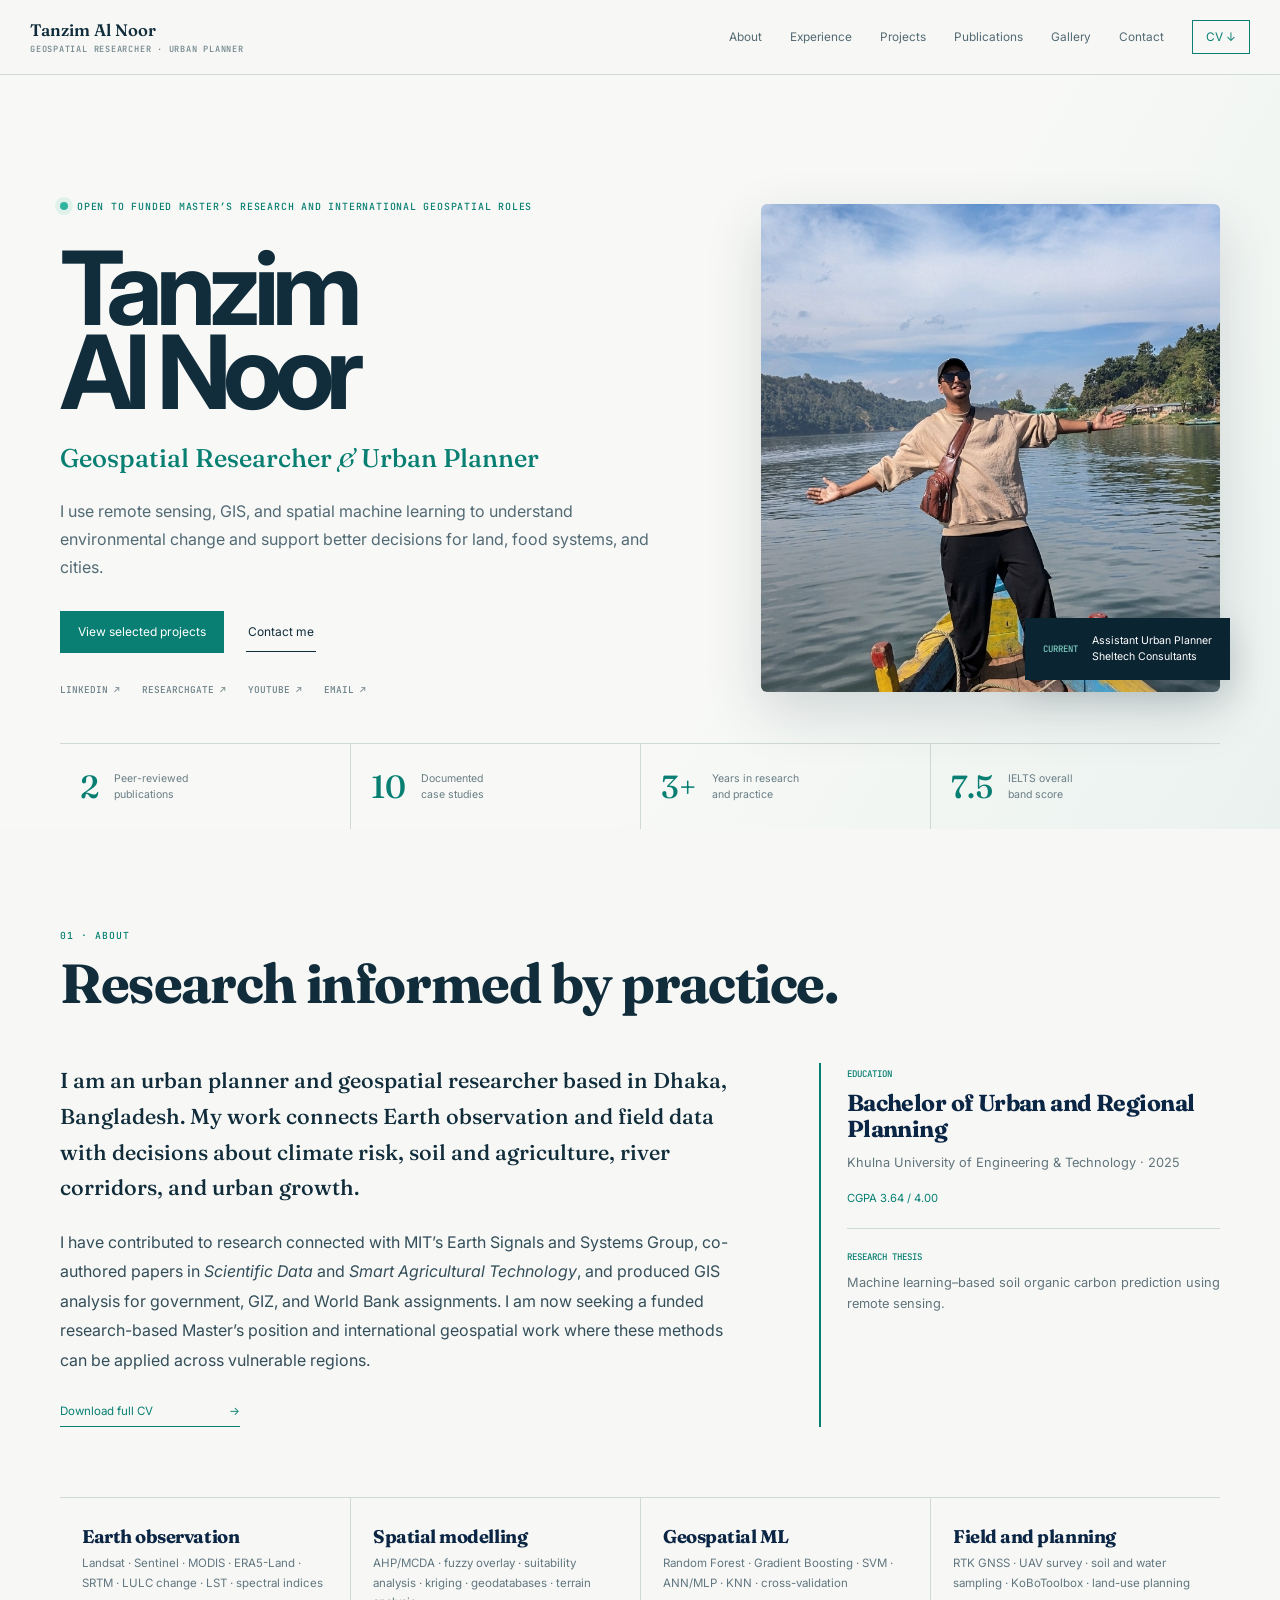
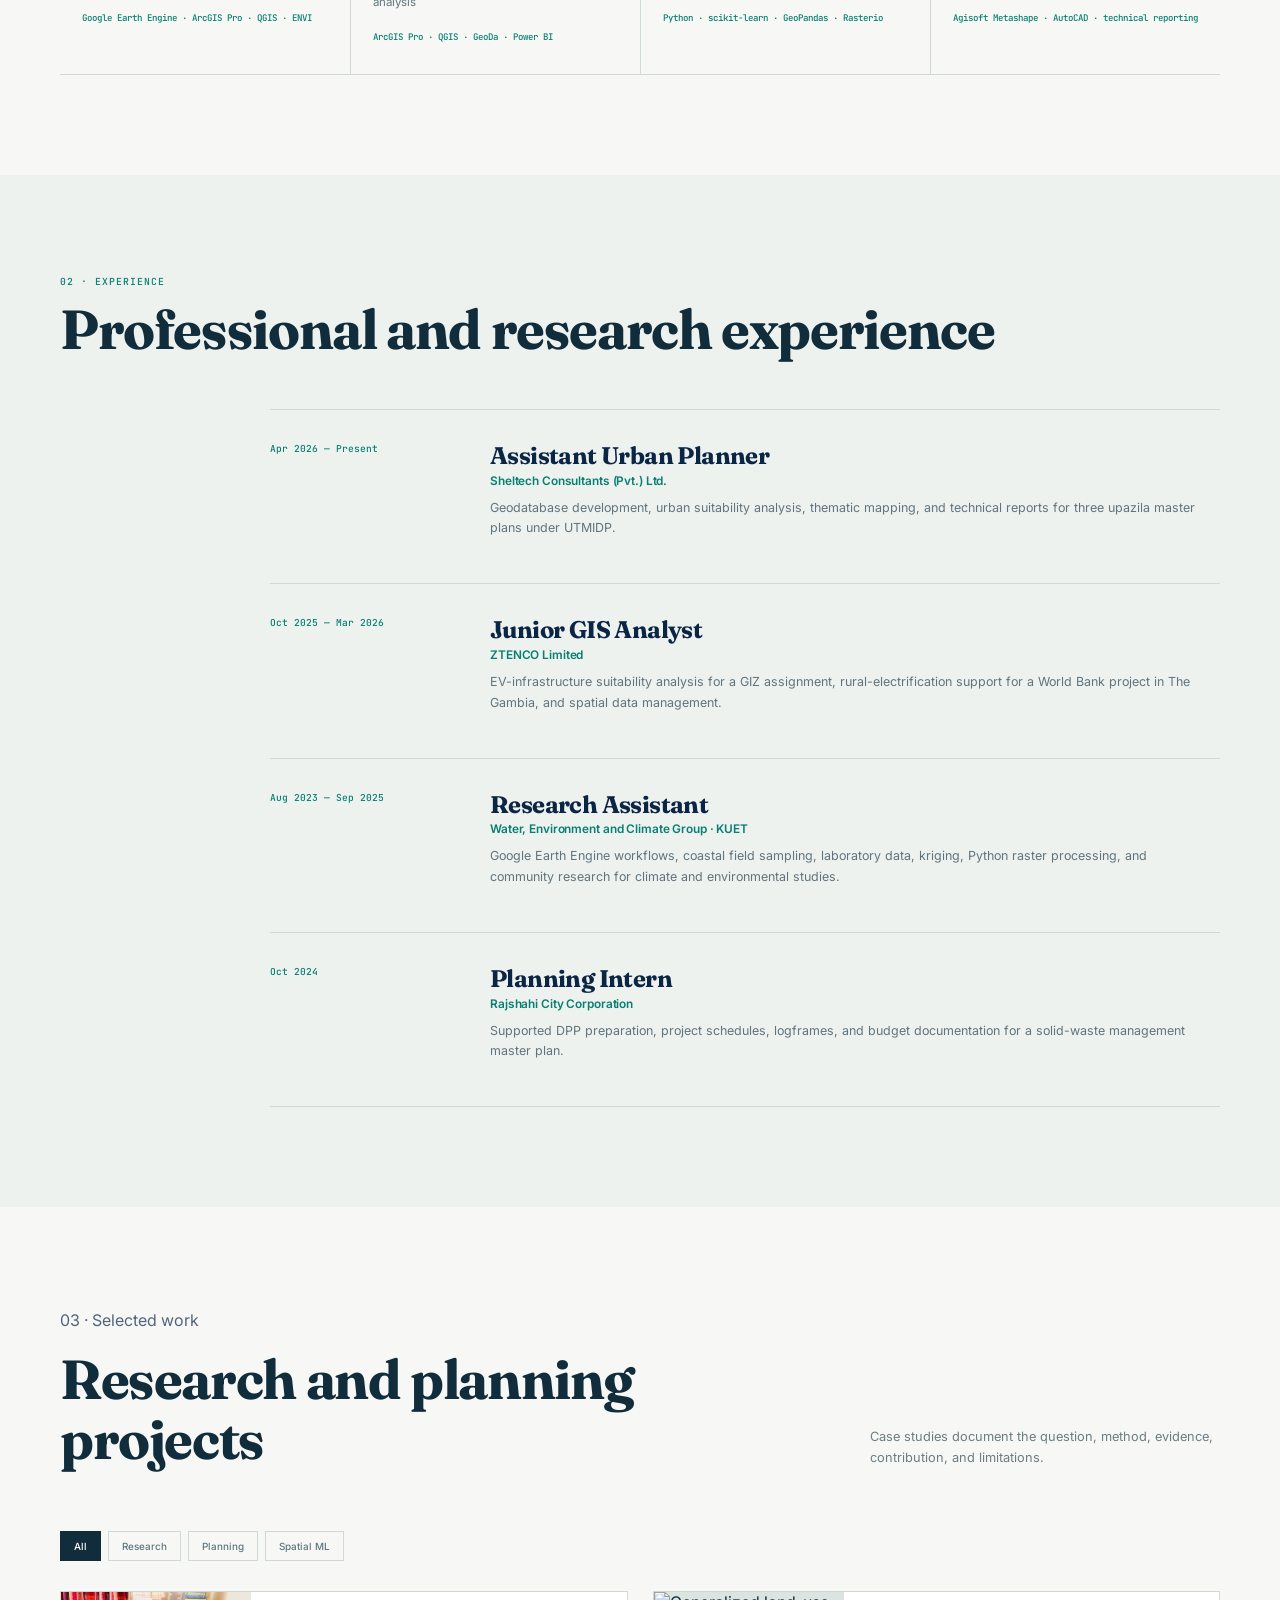
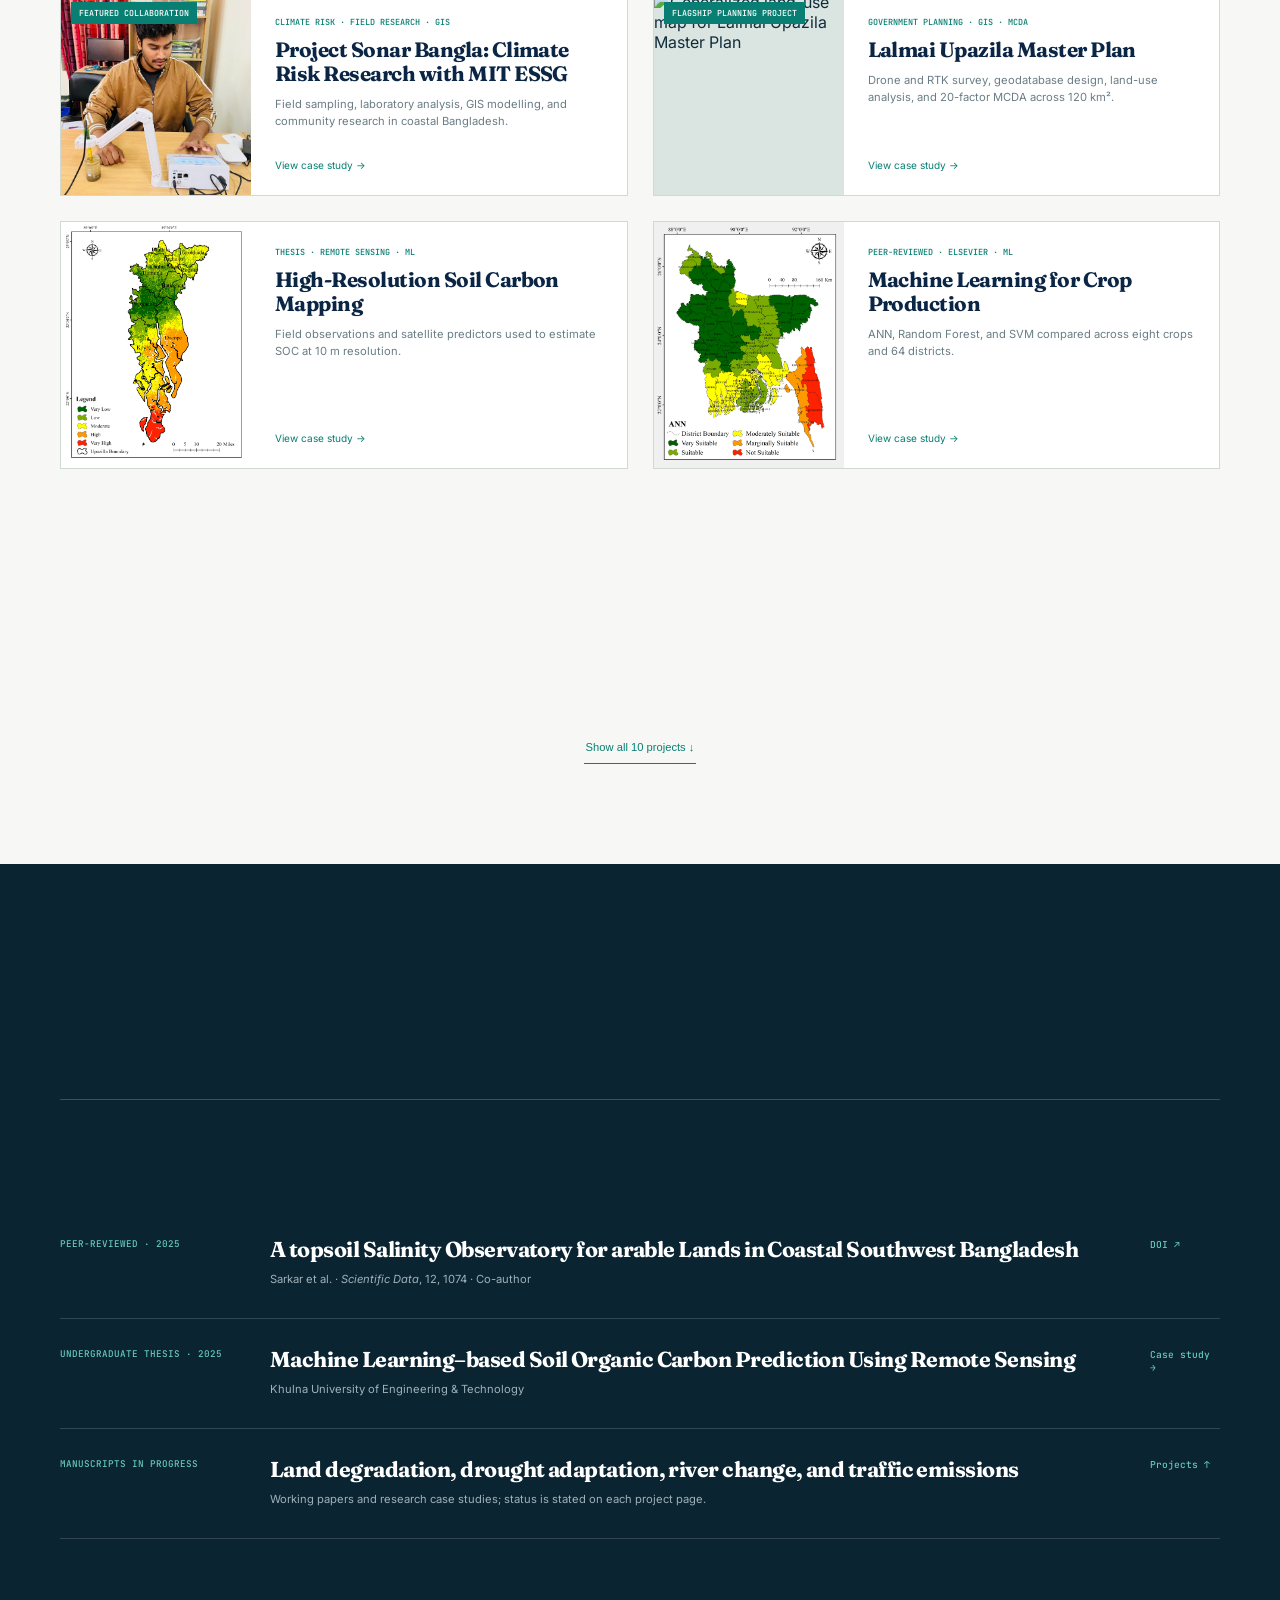
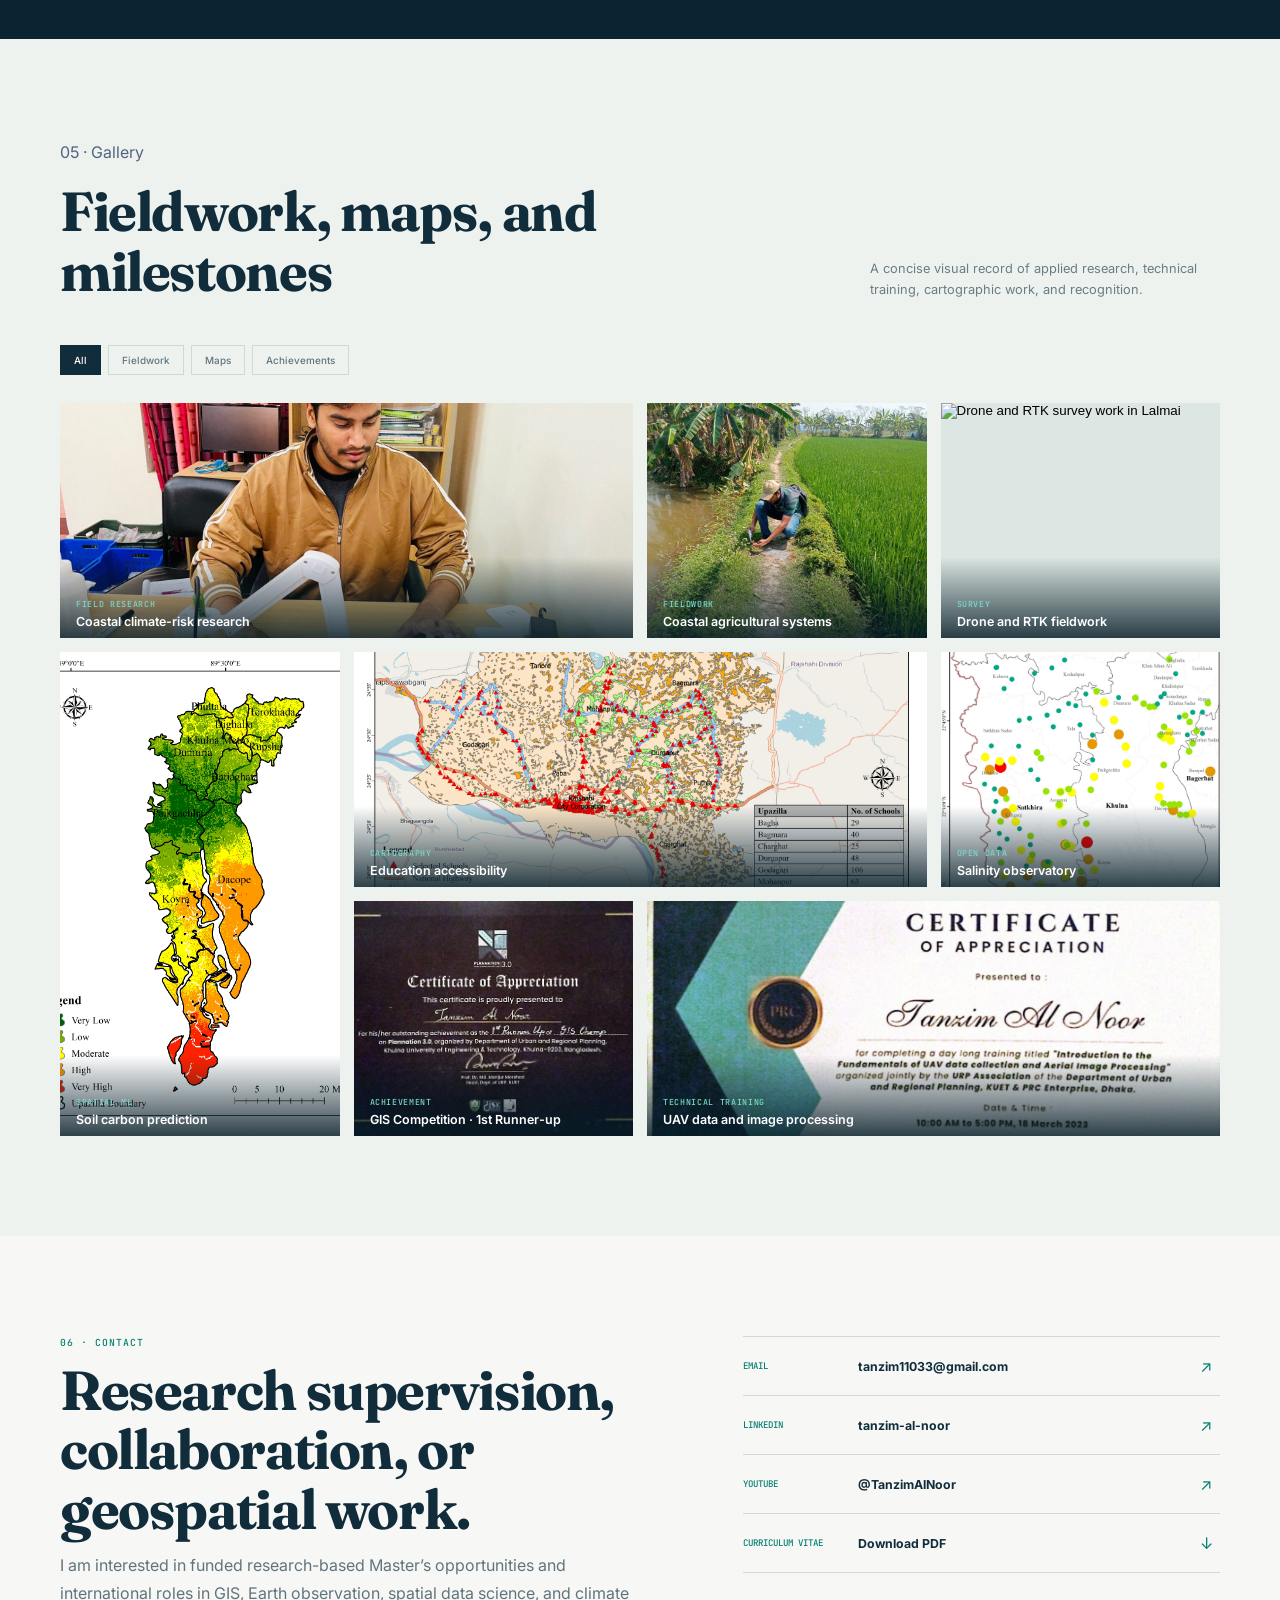
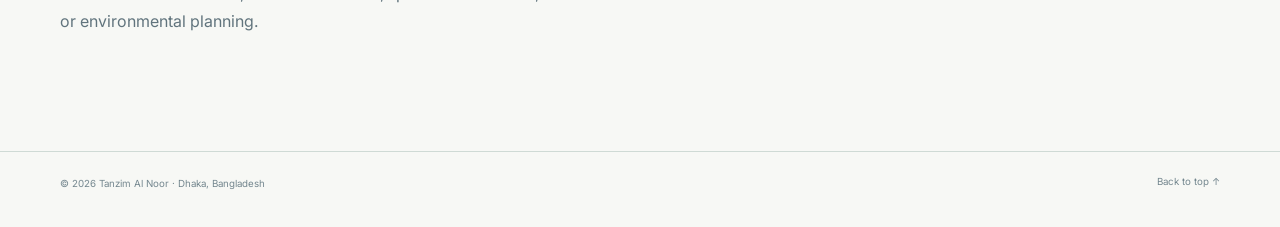
==== commit 04077aab: "Refine profile hero and add evidence gallery" ====
--- a/index.html
+++ b/index.html
@@ -4,12 +4,12 @@
 <meta name="description" content="Portfolio of Tanzim Al Noor, a geospatial researcher and urban planner working in remote sensing, spatial machine learning, climate risk, and public-sector planning.">
 <meta name="author" content="Tanzim Al Noor"><meta name="theme-color" content="#f7f8f5"><link rel="icon" href="favicon.svg" type="image/svg+xml"><link rel="canonical" href="https://champ39.github.io/tanzim-portfolio/">
 <meta property="og:type" content="profile"><meta property="og:title" content="Tanzim Al Noor | Geospatial Researcher &amp; Urban Planner"><meta property="og:description" content="Remote sensing, spatial data science, and planning for climate-resilient land, food systems, and cities."><meta property="og:image" content="https://champ39.github.io/tanzim-portfolio/images/projects/climate-risk-mit/hero-fieldwork.jpg"><meta name="twitter:card" content="summary_large_image">
-<link rel="preconnect" href="https://fonts.googleapis.com"><link rel="preconnect" href="https://fonts.gstatic.com" crossorigin><link href="https://fonts.googleapis.com/css2?family=Fraunces:opsz,wght@9..144,500;9..144,600&amp;family=Inter:wght@400;500;600;700&amp;family=JetBrains+Mono:wght@400;500&amp;display=swap" rel="stylesheet"><link rel="stylesheet" href="styles.css?v=20260830">
+<link rel="preconnect" href="https://fonts.googleapis.com"><link rel="preconnect" href="https://fonts.gstatic.com" crossorigin><link href="https://fonts.googleapis.com/css2?family=Fraunces:opsz,wght@9..144,500;9..144,600&amp;family=Inter:wght@400;500;600;700&amp;family=JetBrains+Mono:wght@400;500&amp;display=swap" rel="stylesheet"><link rel="stylesheet" href="styles.css?v=20260831"><script src="gallery.js?v=20260831" defer></script>
 <script type="application/ld+json">{"@context":"https://schema.org","@type":"ProfilePage","mainEntity":{"@type":"Person","name":"Tanzim Al Noor","url":"https://champ39.github.io/tanzim-portfolio/","jobTitle":"Geospatial Researcher and Urban Planner","email":"mailto:tanzim11033@gmail.com","alumniOf":{"@type":"CollegeOrUniversity","name":"Khulna University of Engineering & Technology"},"knowsAbout":["Earth observation","Remote sensing","Spatial data science","Urban planning","Geospatial machine learning","Climate risk"],"sameAs":["https://www.linkedin.com/in/tanzim-al-noor-0a78561b3","https://www.researchgate.net/profile/Tanzim-Al-Noor-2"]}}</script>
 </head><body class="pf-page"><a class="pf-skip" href="#main">Skip to content</a>
-<header class="pf-header"><nav class="pf-nav"><a class="pf-logo" href="#home">Tanzim Al Noor<span>Geospatial researcher · Urban planner</span></a><button class="pf-menu" type="button" aria-expanded="false" aria-controls="pfLinks" data-nav-init><span></span><i>Menu</i></button><div class="pf-links" id="pfLinks"><a href="#about">About</a><a href="#experience">Experience</a><a href="#projects">Projects</a><a href="#publications">Publications</a><a href="#contact">Contact</a><a class="pf-cv" href="Tanzim_Al_Noor_CV.pdf" download>CV ↓</a></div></nav></header>
+<header class="pf-header"><nav class="pf-nav"><a class="pf-logo" href="#home">Tanzim Al Noor<span>Geospatial researcher · Urban planner</span></a><button class="pf-menu" type="button" aria-expanded="false" aria-controls="pfLinks" data-nav-init><span></span><i>Menu</i></button><div class="pf-links" id="pfLinks"><a href="#about">About</a><a href="#experience">Experience</a><a href="#projects">Projects</a><a href="#publications">Publications</a><a href="#gallery">Gallery</a><a href="#contact">Contact</a><a class="pf-cv" href="Tanzim_Al_Noor_CV.pdf" download>CV ↓</a></div></nav></header>
 <main id="main">
-<section class="pf-hero" id="home"><div class="pf-shell pf-hero-grid"><div class="pf-hero-copy" data-fade><p class="pf-available"><span></span>Open to funded Master’s research and international geospatial roles</p><h1>Tanzim<br>Al Noor</h1><p class="pf-role">Geospatial Researcher <i>&amp;</i> Urban Planner</p><p class="pf-summary">I use remote sensing, GIS, and spatial machine learning to understand environmental change and support better decisions for land, food systems, and cities.</p><div class="pf-actions"><a class="pf-primary" href="#projects">View selected projects</a><a href="#contact">Contact me</a></div><div class="pf-social"><a href="https://www.linkedin.com/in/tanzim-al-noor-0a78561b3" target="_blank" rel="noopener">LinkedIn ↗</a><a href="https://www.researchgate.net/profile/Tanzim-Al-Noor-2" target="_blank" rel="noopener">ResearchGate ↗</a><a href="mailto:tanzim11033@gmail.com">Email ↗</a></div></div><div class="pf-portrait" data-fade><div class="pf-mapline"></div><img src="profile.png" alt="Portrait of Tanzim Al Noor"><aside><b>Current</b><span>Assistant Urban Planner<br>Sheltech Consultants</span></aside></div></div><div class="pf-hero-proof"><div><strong>2</strong><span>Peer-reviewed<br>publications</span></div><div><strong>10</strong><span>Documented<br>case studies</span></div><div><strong>3+</strong><span>Years in research<br>and practice</span></div><div><strong>7.5</strong><span>IELTS overall<br>band score</span></div></div></section>
+<section class="pf-hero" id="home"><div class="pf-shell pf-hero-grid"><div class="pf-hero-copy" data-fade><p class="pf-available"><span></span>Open to funded Master’s research and international geospatial roles</p><h1>Tanzim<br>Al Noor</h1><p class="pf-role">Geospatial Researcher <i>&amp;</i> Urban Planner</p><p class="pf-summary">I use remote sensing, GIS, and spatial machine learning to understand environmental change and support better decisions for land, food systems, and cities.</p><div class="pf-actions"><a class="pf-primary" href="#projects">View selected projects</a><a href="#contact">Contact me</a></div><div class="pf-social"><a href="https://www.linkedin.com/in/tanzim-al-noor-0a78561b3" target="_blank" rel="noopener">LinkedIn ↗</a><a href="https://www.researchgate.net/profile/Tanzim-Al-Noor-2" target="_blank" rel="noopener">ResearchGate ↗</a><a href="https://www.youtube.com/@TanzimAlNoor" target="_blank" rel="noopener">YouTube ↗</a><a href="mailto:tanzim11033@gmail.com">Email ↗</a></div></div><div class="pf-portrait" data-fade><img src="images/profile-environmental.jpg" alt="Tanzim Al Noor standing on a boat by a lake"><aside><b>Current</b><span>Assistant Urban Planner<br>Sheltech Consultants</span></aside></div></div><div class="pf-hero-proof"><div><strong>2</strong><span>Peer-reviewed<br>publications</span></div><div><strong>10</strong><span>Documented<br>case studies</span></div><div><strong>3+</strong><span>Years in research<br>and practice</span></div><div><strong>7.5</strong><span>IELTS overall<br>band score</span></div></div></section>
 
 <section class="pf-section" id="about"><div class="pf-shell"><header class="pf-section-head" data-fade><p>01 · About</p><h2>Research informed by practice.</h2></header><div class="pf-about" data-fade><div class="pf-about-copy"><p>I am an urban planner and geospatial researcher based in Dhaka, Bangladesh. My work connects Earth observation and field data with decisions about climate risk, soil and agriculture, river corridors, and urban growth.</p><p>I have contributed to research connected with MIT’s Earth Signals and Systems Group, co-authored papers in <em>Scientific Data</em> and <em>Smart Agricultural Technology</em>, and produced GIS analysis for government, GIZ, and World Bank assignments. I am now seeking a funded research-based Master’s position and international geospatial work where these methods can be applied across vulnerable regions.</p><a class="pf-arrow" href="Tanzim_Al_Noor_CV.pdf" download>Download full CV <span>→</span></a></div><aside class="pf-education"><p class="pf-mini">Education</p><h3>Bachelor of Urban and Regional Planning</h3><p>Khulna University of Engineering &amp; Technology · 2025</p><small>CGPA 3.64 / 4.00</small><hr><p class="pf-mini">Research thesis</p><p>Machine learning–based soil organic carbon prediction using remote sensing.</p></aside></div>
 <div class="pf-skills" data-fade><article><h3>Earth observation</h3><p>Landsat · Sentinel · MODIS · ERA5-Land · SRTM · LULC change · LST · spectral indices</p><small>Google Earth Engine · ArcGIS Pro · QGIS · ENVI</small></article><article><h3>Spatial modelling</h3><p>AHP/MCDA · fuzzy overlay · suitability analysis · kriging · geodatabases · terrain analysis</p><small>ArcGIS Pro · QGIS · GeoDa · Power BI</small></article><article><h3>Geospatial ML</h3><p>Random Forest · Gradient Boosting · SVM · ANN/MLP · KNN · cross-validation</p><small>Python · scikit-learn · GeoPandas · Rasterio</small></article><article><h3>Field and planning</h3><p>RTK GNSS · UAV survey · soil and water sampling · KoBoToolbox · land-use planning</p><small>Agisoft Metashape · AutoCAD · technical reporting</small></article></div></div></section>
@@ -32,6 +32,18 @@
 
 <section class="pf-section pf-dark" id="publications"><div class="pf-shell"><header class="pf-section-head" data-fade><p>04 · Publications</p><h2>Publications and research</h2></header><div class="pf-publications"><article data-fade><span>Peer-reviewed · 2025</span><div><h3>Machine learning integrated approach for modelling crop production in Bangladesh</h3><p>Faisal et al. · <em>Smart Agricultural Technology</em>, 12, 101403 · Co-author</p></div><a href="https://doi.org/10.1016/j.atech.2025.101403" target="_blank" rel="noopener">DOI ↗</a></article><article data-fade><span>Peer-reviewed · 2025</span><div><h3>A topsoil Salinity Observatory for arable Lands in Coastal Southwest Bangladesh</h3><p>Sarkar et al. · <em>Scientific Data</em>, 12, 1074 · Co-author</p></div><a href="https://doi.org/10.1038/s41597-025-05447-1" target="_blank" rel="noopener">DOI ↗</a></article><article data-fade><span>Undergraduate thesis · 2025</span><div><h3>Machine Learning–based Soil Organic Carbon Prediction Using Remote Sensing</h3><p>Khulna University of Engineering &amp; Technology</p></div><a href="projects/thesis-soc.html">Case study →</a></article><article data-fade><span>Manuscripts in progress</span><div><h3>Land degradation, drought adaptation, river change, and traffic emissions</h3><p>Working papers and research case studies; status is stated on each project page.</p></div><a href="#projects">Projects ↑</a></article></div></div></section>
 
-<section class="pf-section" id="contact"><div class="pf-shell pf-contact"><div data-fade><p class="pf-label">05 · Contact</p><h2>Research supervision, collaboration, or geospatial work.</h2><p>I am interested in funded research-based Master’s opportunities and international roles in GIS, Earth observation, spatial data science, and climate or environmental planning.</p></div><aside data-fade><a href="mailto:tanzim11033@gmail.com?subject=Prospective%20Master%E2%80%99s%20research%20conversation"><span>Email</span><strong>tanzim11033@gmail.com</strong><i>↗</i></a><a href="https://www.linkedin.com/in/tanzim-al-noor-0a78561b3" target="_blank" rel="noopener"><span>LinkedIn</span><strong>tanzim-al-noor</strong><i>↗</i></a><a href="Tanzim_Al_Noor_CV.pdf" download><span>Curriculum vitae</span><strong>Download PDF</strong><i>↓</i></a></aside></div></section>
+<section class="pf-section pf-gallery-section" id="gallery"><div class="pf-shell"><header class="pf-section-head pf-head-row" data-fade><div><p>05 · Gallery</p><h2>Fieldwork, maps, and milestones</h2></div><p>A concise visual record of applied research, technical training, cartographic work, and recognition.</p></header><div class="pf-gallery-filters" data-fade role="group" aria-label="Filter gallery"><button class="is-active" data-gallery-filter="all">All</button><button data-gallery-filter="field">Fieldwork</button><button data-gallery-filter="maps">Maps</button><button data-gallery-filter="achievement">Achievements</button></div><div class="pf-gallery">
+<button class="pf-gallery-item pf-gallery-wide" data-gallery-kind="field" data-gallery-title="Coastal climate-risk research" data-gallery-copy="Laboratory analysis supporting river and soil salinity research within Project Sonar Bangla." data-gallery-src="images/projects/climate-risk-mit/hero-fieldwork.jpg?v=20260825"><img src="images/projects/climate-risk-mit/hero-fieldwork.jpg?v=20260825" alt="Soil salinity laboratory analysis" loading="lazy"><span><b>Field research</b>Coastal climate-risk research</span></button>
+<button class="pf-gallery-item" data-gallery-kind="field" data-gallery-title="Coastal field observation" data-gallery-copy="Field observation across climate-exposed agricultural land in southwest Bangladesh." data-gallery-src="images/projects/climate-risk-mit/field-arable-land.jpg"><img src="images/projects/climate-risk-mit/field-arable-land.jpg" alt="Field observation on coastal agricultural land" loading="lazy"><span><b>Fieldwork</b>Coastal agricultural systems</span></button>
+<button class="pf-gallery-item" data-gallery-kind="field" data-gallery-title="Drone and RTK survey" data-gallery-copy="Ground-control and field-survey work for the Lalmai Upazila Master Plan." data-gallery-src="images/projects/lalmai/drone-rtk-fieldwork.jpg"><img src="images/projects/lalmai/drone-rtk-fieldwork.jpg" alt="Drone and RTK survey work in Lalmai" loading="lazy"><span><b>Survey</b>Drone and RTK fieldwork</span></button>
+<button class="pf-gallery-item pf-gallery-tall" data-gallery-kind="maps" data-gallery-title="Soil organic carbon prediction" data-gallery-copy="Random Forest prediction surface produced for an undergraduate thesis at 10 m resolution." data-gallery-src="images/projects/thesis/soc-spatial-map-rf.jpg"><img src="images/projects/thesis/soc-spatial-map-rf.jpg" alt="Soil organic carbon prediction map" loading="lazy"><span><b>Spatial ML</b>Soil carbon prediction</span></button>
+<button class="pf-gallery-item pf-gallery-wide" data-gallery-kind="maps" data-gallery-title="School accessibility analysis" data-gallery-copy="Settlement and road-network analysis prepared for an education planning exercise in Rajshahi District." data-gallery-src="images/gallery/school-access-map.jpg"><img src="images/gallery/school-access-map.jpg" alt="School accessibility and settlement map for Rajshahi District" loading="lazy"><span><b>Cartography</b>Education accessibility</span></button>
+<button class="pf-gallery-item" data-gallery-kind="maps" data-gallery-title="Coastal salinity observatory" data-gallery-copy="Sample distribution and salinity-density map from a peer-reviewed Scientific Data study." data-gallery-src="images/projects/topsoil-observatory/salinity-bubble-density-map.jpg"><img src="images/projects/topsoil-observatory/salinity-bubble-density-map.jpg" alt="Topsoil salinity sample density map" loading="lazy"><span><b>Open data</b>Salinity observatory</span></button>
+<button class="pf-gallery-item" data-gallery-kind="achievement" data-gallery-title="GIS Competition — 1st Runner-up" data-gallery-copy="Recognition at Plannation 3.0, the National Urban and Regional Planning Fest at KUET." data-gallery-src="images/gallery/gis-competition-certificate.jpg"><img src="images/gallery/gis-competition-certificate.jpg" alt="Certificate for first runner-up in the Plannation GIS competition" loading="lazy"><span><b>Achievement</b>GIS Competition · 1st Runner-up</span></button>
+<button class="pf-gallery-item pf-gallery-wide" data-gallery-kind="achievement" data-gallery-title="UAV data collection and image processing" data-gallery-copy="Technical training in UAV field data collection and aerial-image processing, completed in 2023." data-gallery-src="images/gallery/uav-training-certificate.jpg"><img src="images/gallery/uav-training-certificate.jpg" alt="Certificate for UAV data collection and aerial image processing training" loading="lazy"><span><b>Technical training</b>UAV data and image processing</span></button>
+</div></div></section>
+<dialog class="pf-lightbox" aria-label="Gallery image"><button class="pf-lightbox-close" type="button" aria-label="Close gallery image">×</button><img alt=""><div><h3></h3><p></p></div></dialog>
+
+<section class="pf-section" id="contact"><div class="pf-shell pf-contact"><div data-fade><p class="pf-label">06 · Contact</p><h2>Research supervision, collaboration, or geospatial work.</h2><p>I am interested in funded research-based Master’s opportunities and international roles in GIS, Earth observation, spatial data science, and climate or environmental planning.</p></div><aside data-fade><a href="mailto:tanzim11033@gmail.com?subject=Prospective%20Master%E2%80%99s%20research%20conversation"><span>Email</span><strong>tanzim11033@gmail.com</strong><i>↗</i></a><a href="https://www.linkedin.com/in/tanzim-al-noor-0a78561b3" target="_blank" rel="noopener"><span>LinkedIn</span><strong>tanzim-al-noor</strong><i>↗</i></a><a href="https://www.youtube.com/@TanzimAlNoor" target="_blank" rel="noopener"><span>YouTube</span><strong>@TanzimAlNoor</strong><i>↗</i></a><a href="Tanzim_Al_Noor_CV.pdf" download><span>Curriculum vitae</span><strong>Download PDF</strong><i>↓</i></a></aside></div></section>
 </main><footer class="pf-footer"><div class="pf-shell"><p>© 2026 Tanzim Al Noor · Dhaka, Bangladesh</p><a href="#home">Back to top ↑</a></div></footer>
 <script>(()=>{const b=document.querySelector('.pf-menu'),n=document.querySelector('.pf-links');if(b&&n&&!b.dataset.bound){b.dataset.bound='1';b.onclick=()=>{const o=b.getAttribute('aria-expanded')==='true';b.setAttribute('aria-expanded',String(!o));n.classList.toggle('open',!o)};n.querySelectorAll('a').forEach(a=>a.onclick=()=>{b.setAttribute('aria-expanded','false');n.classList.remove('open')})}const filters=document.querySelectorAll('[data-filter]'),cards=document.querySelectorAll('.pf-project'),show=document.querySelector('.pf-show');filters.forEach(f=>f.onclick=()=>{filters.forEach(x=>x.classList.remove('is-active'));f.classList.add('is-active');const k=f.dataset.filter;cards.forEach(c=>{c.hidden=k!=='all'&&!c.dataset.kind.split(' ').includes(k)});if(k!=='all'){document.querySelector('.pf-projects').classList.add('show-all');show.hidden=true}else{show.hidden=false;document.querySelector('.pf-projects').classList.toggle('show-all',show.getAttribute('aria-expanded')==='true')}});show.onclick=()=>{const o=show.getAttribute('aria-expanded')==='true';show.setAttribute('aria-expanded',String(!o));document.querySelector('.pf-projects').classList.toggle('show-all',!o);show.innerHTML=o?'Show all 10 projects <span>↓</span>':'Show fewer projects <span>↑</span>'};const els=document.querySelectorAll('[data-fade]');if(matchMedia('(prefers-reduced-motion:reduce)').matches)els.forEach(e=>e.classList.add('visible'));else{const io=new IntersectionObserver(es=>es.forEach(e=>{if(e.isIntersecting){e.target.classList.add('visible');io.unobserve(e.target)}}),{threshold:.08});els.forEach(e=>io.observe(e))}})();</script></body></html>
--- a/styles.css
+++ b/styles.css
@@ -2707,3 +2707,28 @@
 @media(prefers-reduced-motion:reduce){[data-fade]{opacity:1;transform:none}.pf-page *{transition:none!important;scroll-behavior:auto!important}}
 /* Compact-screen contact links may wrap without clipping. */
 .pf-page .pf-social{flex-wrap:wrap}
+/* Portrait, display name, and evidence gallery — August 2026 refinement */
+.pf-page .pf-hero h1{font-family:Inter,sans-serif;font-weight:700;letter-spacing:-.075em;line-height:.82}
+.pf-page .pf-portrait{height:520px;overflow:visible;align-self:center;padding:16px 0}
+.pf-page .pf-portrait:before{display:none}
+.pf-page .pf-portrait>img{position:relative;z-index:2;width:100%;height:100%;max-height:none;max-width:none;object-fit:cover;object-position:50% 62%;border-radius:6px;filter:saturate(.88) contrast(1.02);box-shadow:0 20px 55px rgba(17,45,60,.16)}
+.pf-gallery-section{background:var(--pf-soft)}
+.pf-gallery-filters{display:flex;gap:7px;flex-wrap:wrap;margin:-18px 0 28px}
+.pf-gallery-filters button{border:1px solid var(--pf-line);background:transparent;padding:8px 13px;font:500 .62rem Inter,sans-serif;color:#60747d;cursor:pointer}
+.pf-gallery-filters button:hover,.pf-gallery-filters button.is-active{background:var(--pf-ink);border-color:var(--pf-ink);color:#fff}
+.pf-gallery{display:grid;grid-template-columns:repeat(4,1fr);grid-auto-rows:235px;gap:14px}
+.pf-gallery-item{position:relative;padding:0;border:0;background:#dce6e2;overflow:hidden;text-align:left;cursor:zoom-in}
+.pf-gallery-item[hidden]{display:none}
+.pf-gallery-item img{width:100%;height:100%;object-fit:cover;transition:transform .45s ease,filter .45s ease}
+.pf-gallery-item:hover img{transform:scale(1.035);filter:brightness(.75)}
+.pf-gallery-item span{position:absolute;inset:auto 0 0;padding:42px 16px 15px;color:#fff;font:600 .78rem Inter,sans-serif;background:linear-gradient(transparent,rgba(5,28,38,.9));transform:translateY(6px);transition:.3s}
+.pf-gallery-item:hover span{transform:none}
+.pf-gallery-item span b{display:block;margin-bottom:5px;color:#78d8c9;font:500 .52rem JetBrains Mono,monospace;text-transform:uppercase;letter-spacing:.08em}
+.pf-gallery-wide{grid-column:span 2}.pf-gallery-tall{grid-row:span 2}
+.pf-lightbox{width:min(1040px,calc(100% - 32px));max-height:92vh;padding:0;border:0;background:#071f2c;color:#fff;box-shadow:0 35px 90px rgba(0,0,0,.4)}
+.pf-lightbox::backdrop{background:rgba(3,18,26,.86);backdrop-filter:blur(8px)}
+.pf-lightbox>img{width:100%;max-height:72vh;object-fit:contain;background:#eaf0ed}
+.pf-lightbox>div{padding:20px 24px}.pf-lightbox h3{font-size:1.35rem;color:#fff;margin:0 0 6px}.pf-lightbox p{font-size:.75rem;line-height:1.6;color:#a9bec6;margin:0}
+.pf-lightbox-close{position:absolute;right:12px;top:12px;z-index:2;width:38px;height:38px;border:1px solid rgba(255,255,255,.35);border-radius:50%;background:rgba(7,31,44,.78);color:#fff;font-size:1.35rem;cursor:pointer}
+@media(max-width:900px){.pf-page .pf-portrait{height:450px}.pf-gallery{grid-template-columns:repeat(2,1fr)}}
+@media(max-width:640px){.pf-page .pf-hero h1{font-size:3.85rem;letter-spacing:-.065em}.pf-page .pf-portrait{height:400px}.pf-gallery{grid-template-columns:1fr 1fr;grid-auto-rows:190px}.pf-gallery-wide{grid-column:span 2}.pf-gallery-tall{grid-row:span 1}.pf-lightbox>img{max-height:68vh}}
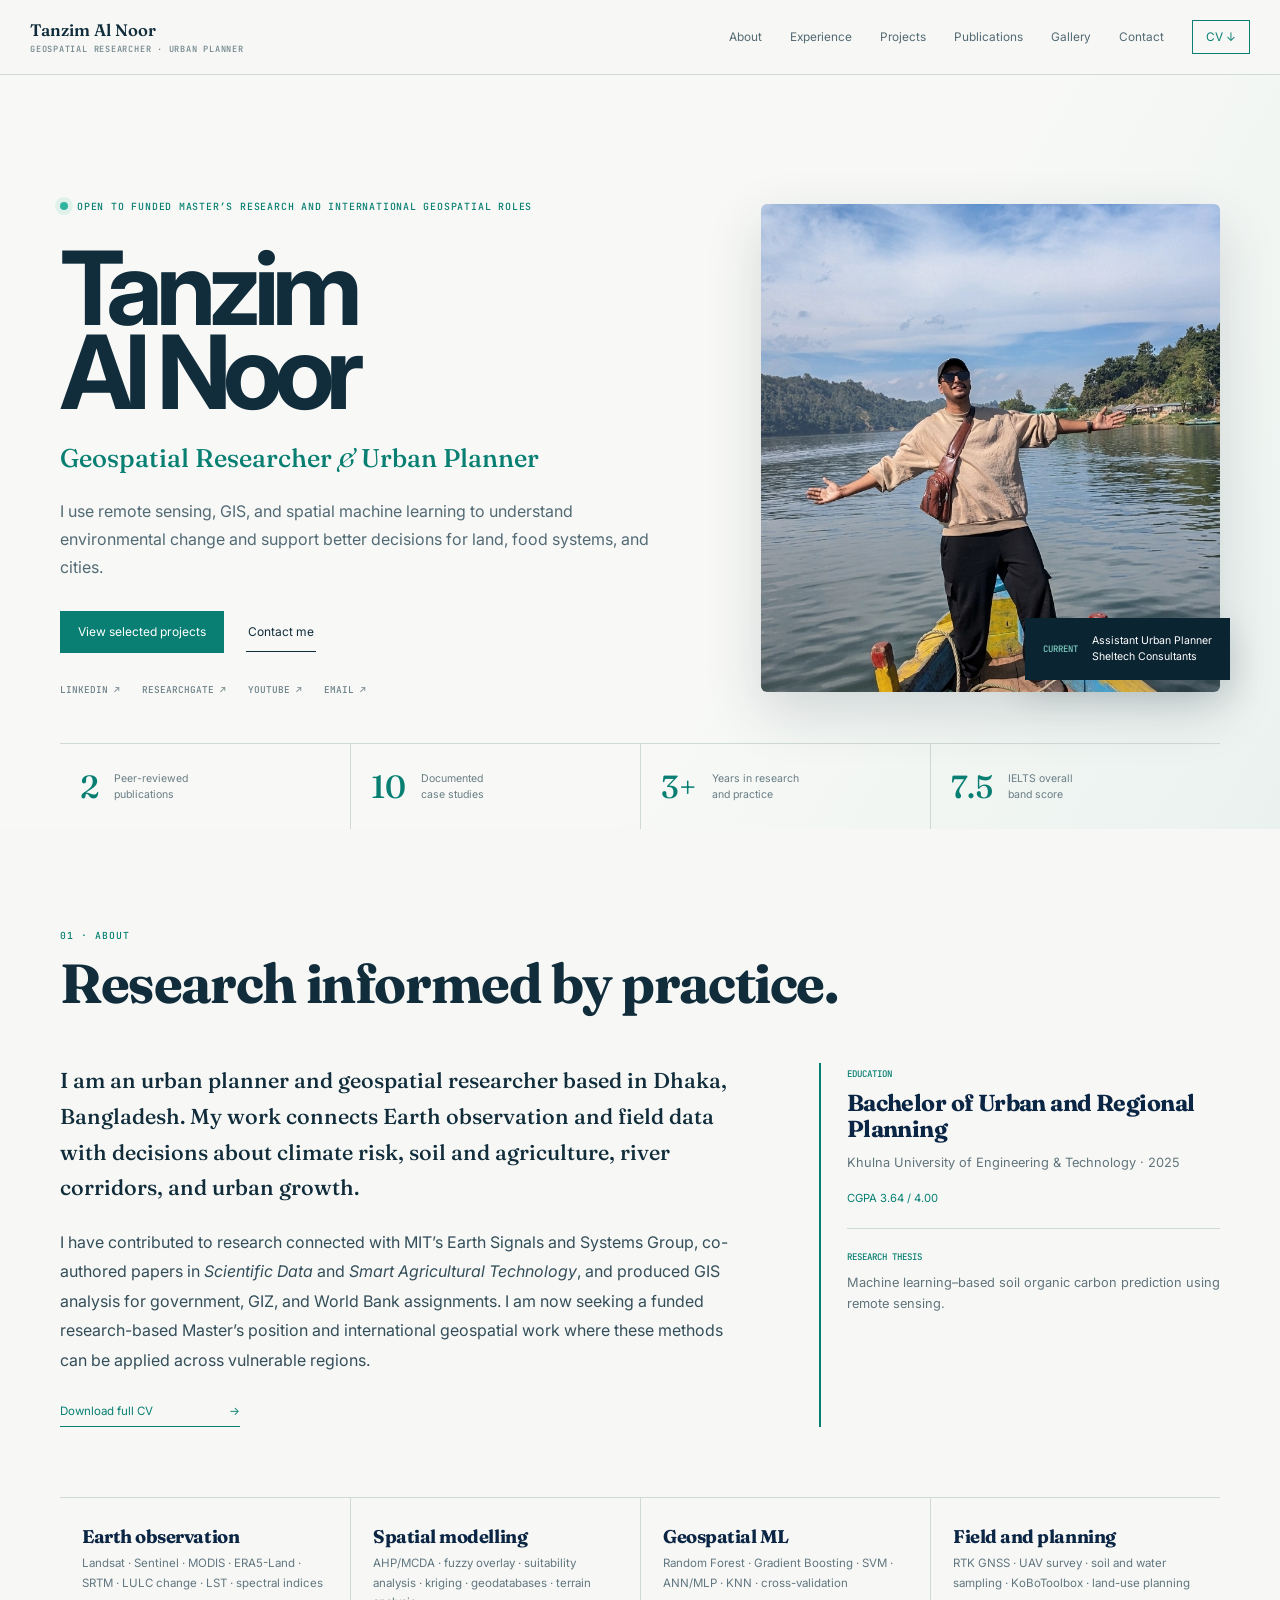
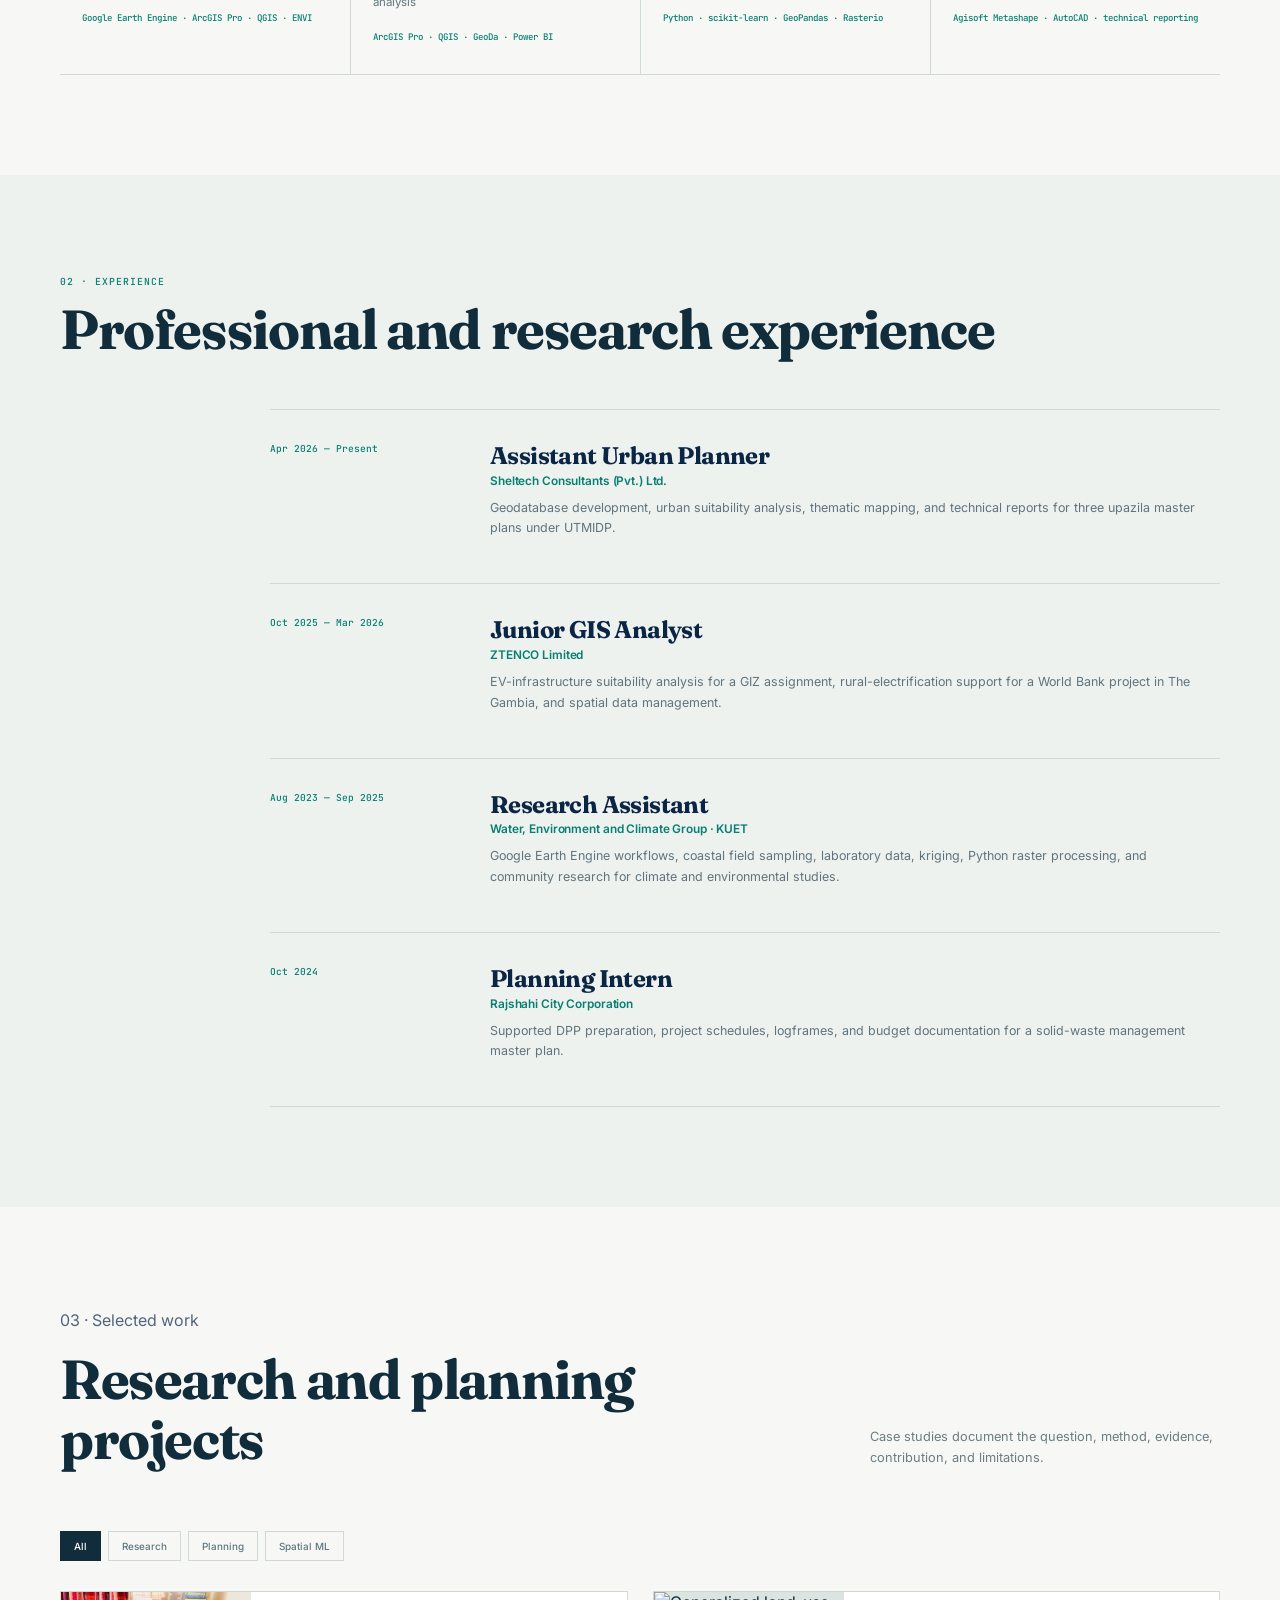
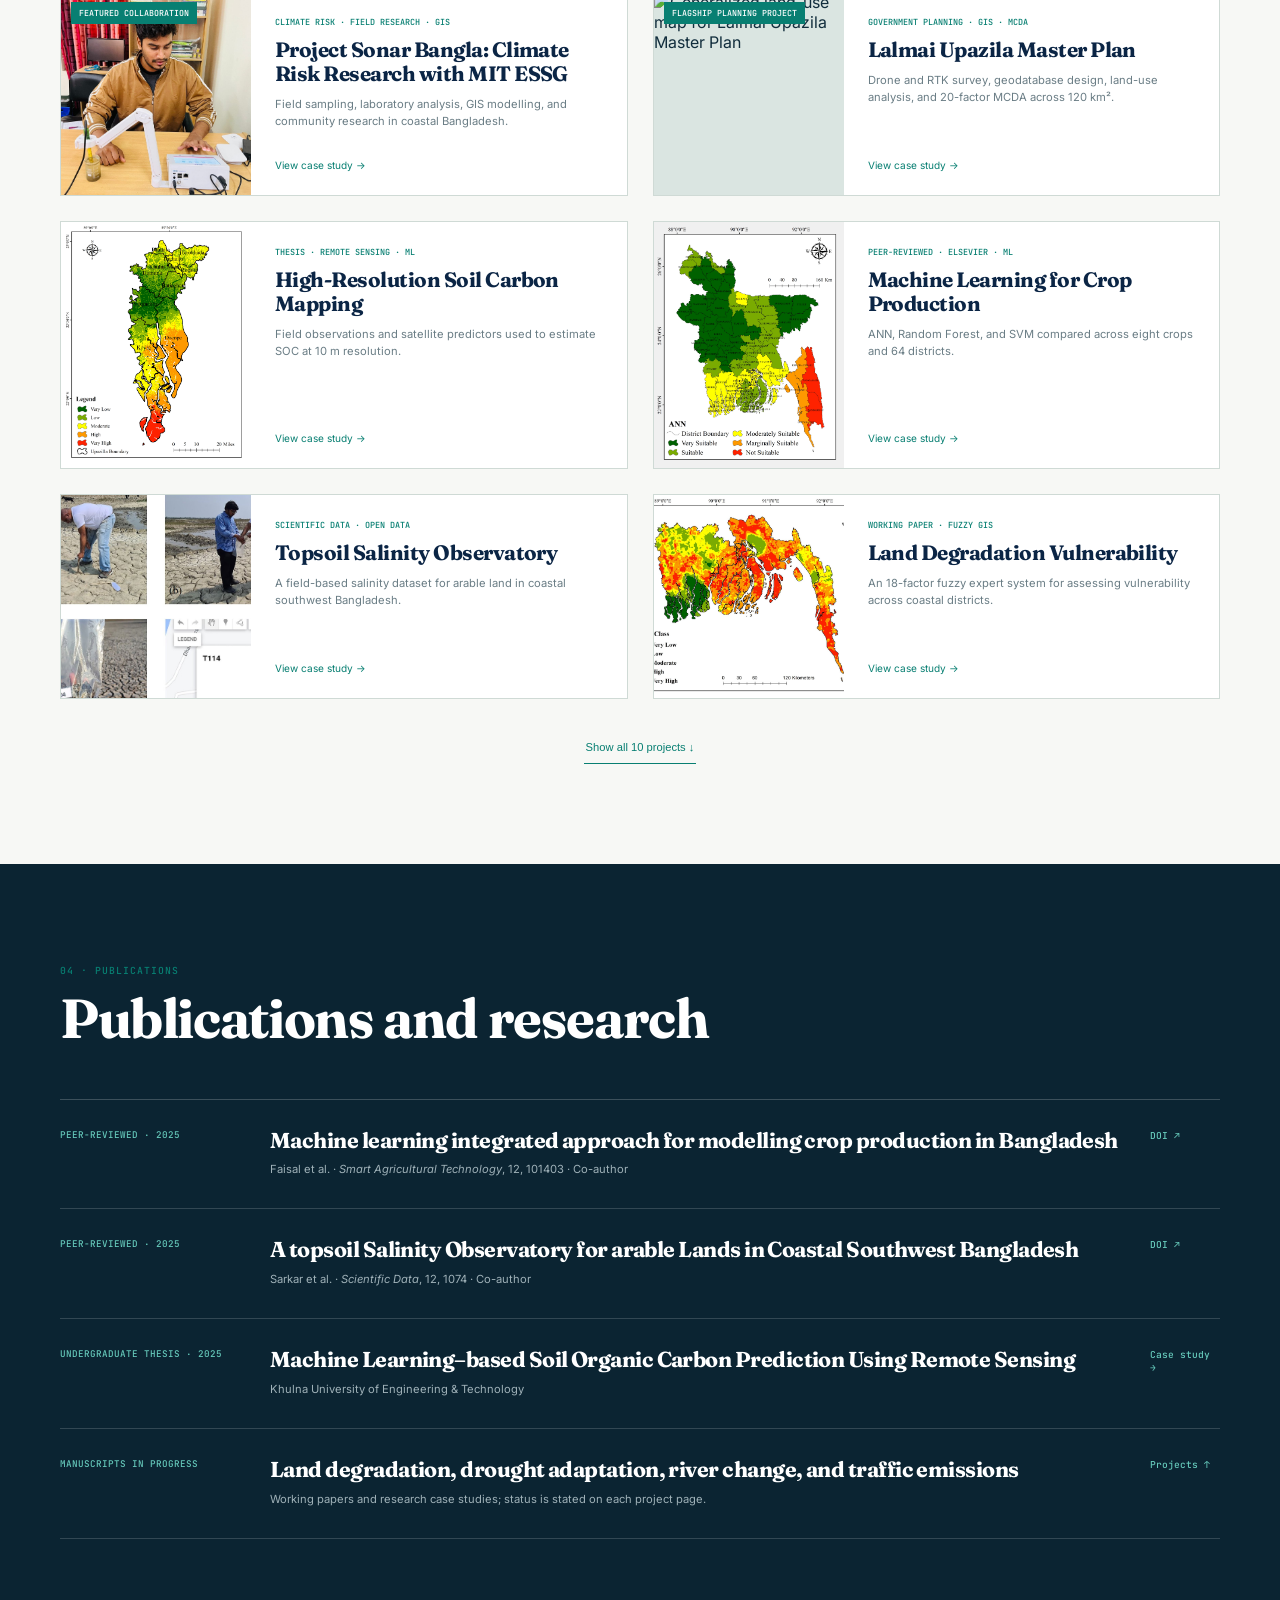
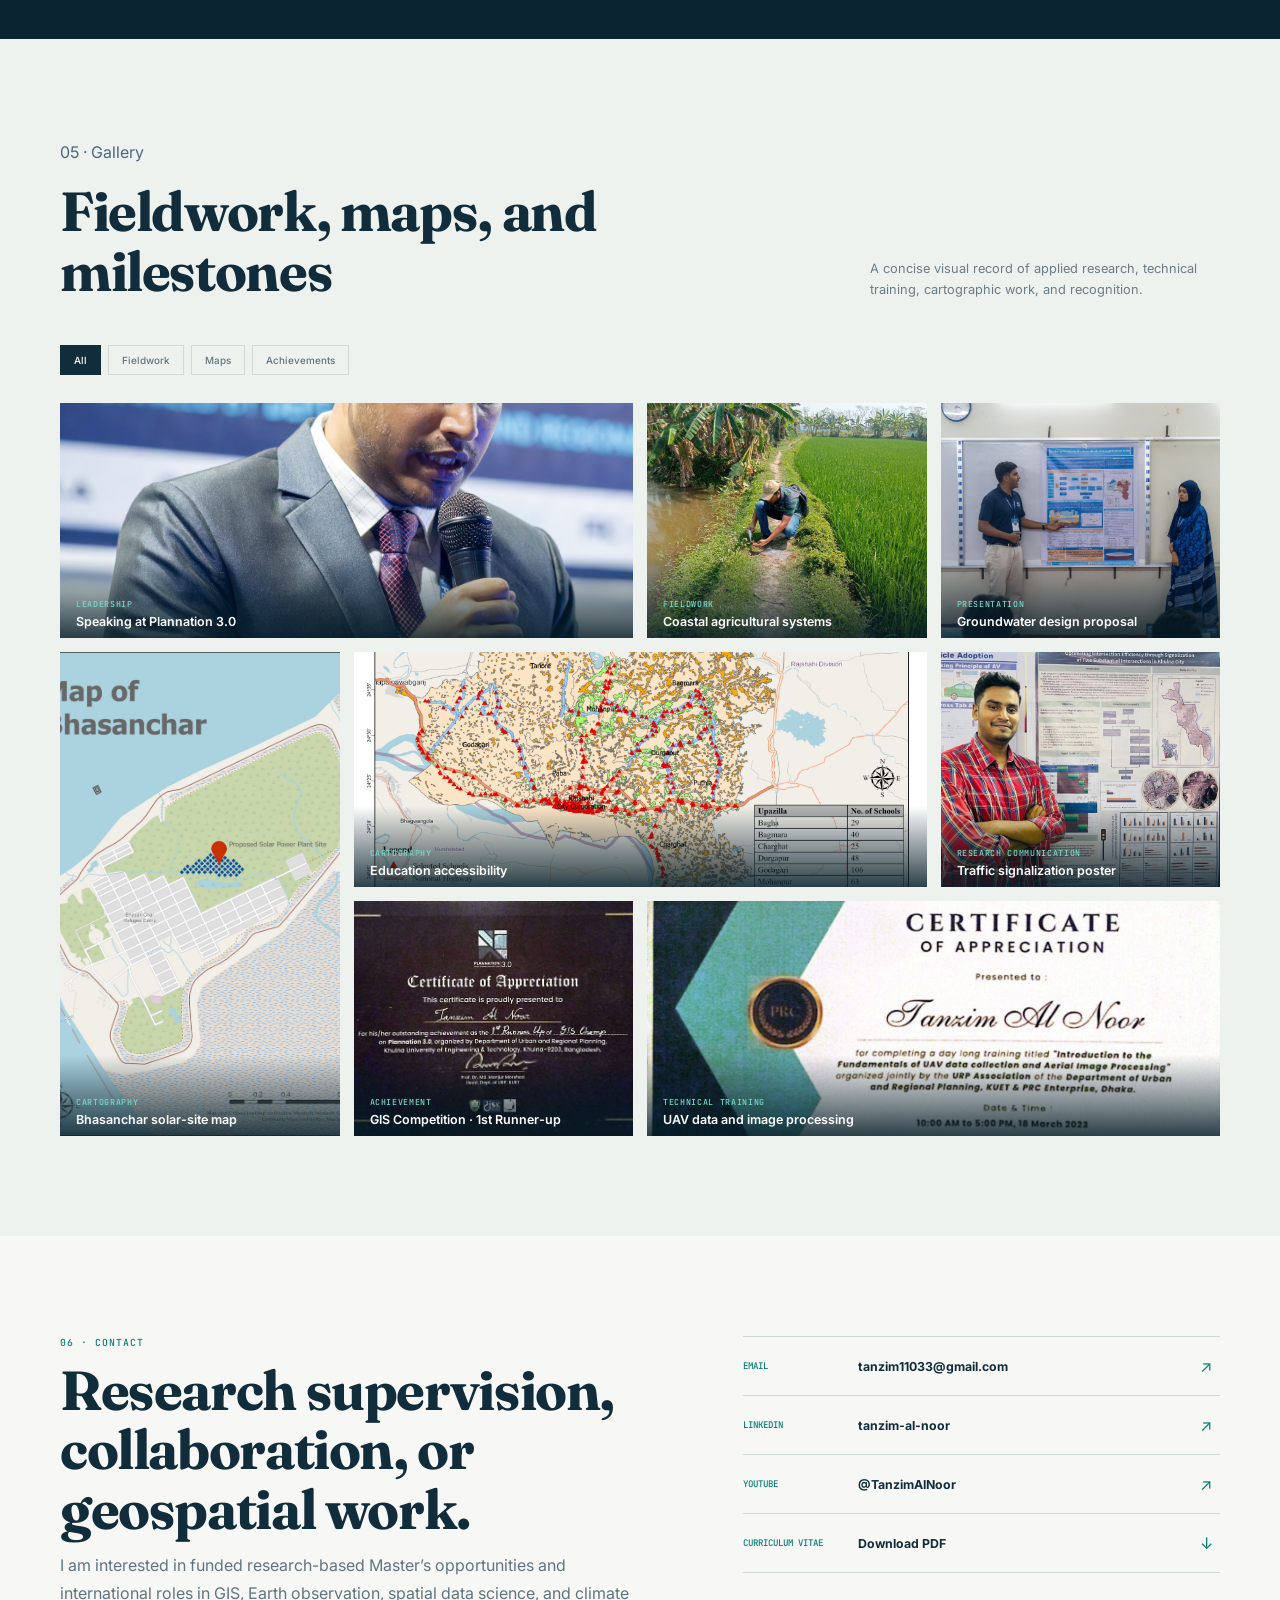
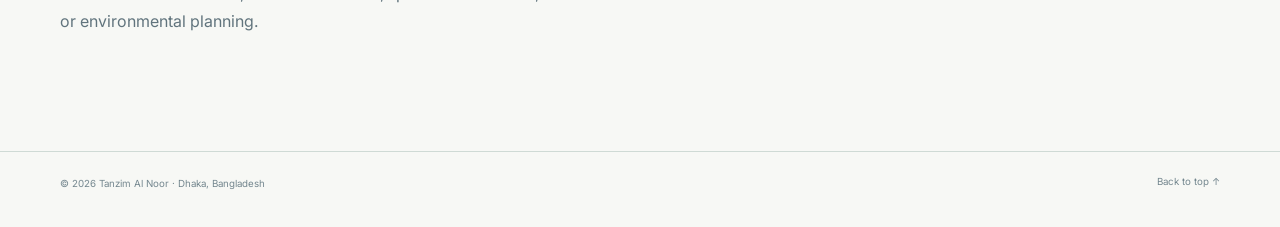
==== commit 87c3e951: "Update portfolio gallery with new work" ====
--- a/index.html
+++ b/index.html
@@ -33,12 +33,12 @@
 <section class="pf-section pf-dark" id="publications"><div class="pf-shell"><header class="pf-section-head" data-fade><p>04 · Publications</p><h2>Publications and research</h2></header><div class="pf-publications"><article data-fade><span>Peer-reviewed · 2025</span><div><h3>Machine learning integrated approach for modelling crop production in Bangladesh</h3><p>Faisal et al. · <em>Smart Agricultural Technology</em>, 12, 101403 · Co-author</p></div><a href="https://doi.org/10.1016/j.atech.2025.101403" target="_blank" rel="noopener">DOI ↗</a></article><article data-fade><span>Peer-reviewed · 2025</span><div><h3>A topsoil Salinity Observatory for arable Lands in Coastal Southwest Bangladesh</h3><p>Sarkar et al. · <em>Scientific Data</em>, 12, 1074 · Co-author</p></div><a href="https://doi.org/10.1038/s41597-025-05447-1" target="_blank" rel="noopener">DOI ↗</a></article><article data-fade><span>Undergraduate thesis · 2025</span><div><h3>Machine Learning–based Soil Organic Carbon Prediction Using Remote Sensing</h3><p>Khulna University of Engineering &amp; Technology</p></div><a href="projects/thesis-soc.html">Case study →</a></article><article data-fade><span>Manuscripts in progress</span><div><h3>Land degradation, drought adaptation, river change, and traffic emissions</h3><p>Working papers and research case studies; status is stated on each project page.</p></div><a href="#projects">Projects ↑</a></article></div></div></section>
 
 <section class="pf-section pf-gallery-section" id="gallery"><div class="pf-shell"><header class="pf-section-head pf-head-row" data-fade><div><p>05 · Gallery</p><h2>Fieldwork, maps, and milestones</h2></div><p>A concise visual record of applied research, technical training, cartographic work, and recognition.</p></header><div class="pf-gallery-filters" data-fade role="group" aria-label="Filter gallery"><button class="is-active" data-gallery-filter="all">All</button><button data-gallery-filter="field">Fieldwork</button><button data-gallery-filter="maps">Maps</button><button data-gallery-filter="achievement">Achievements</button></div><div class="pf-gallery">
-<button class="pf-gallery-item pf-gallery-wide" data-gallery-kind="field" data-gallery-title="Coastal climate-risk research" data-gallery-copy="Laboratory analysis supporting river and soil salinity research within Project Sonar Bangla." data-gallery-src="images/projects/climate-risk-mit/hero-fieldwork.jpg?v=20260825"><img src="images/projects/climate-risk-mit/hero-fieldwork.jpg?v=20260825" alt="Soil salinity laboratory analysis" loading="lazy"><span><b>Field research</b>Coastal climate-risk research</span></button>
+<button class="pf-gallery-item pf-gallery-wide" data-gallery-kind="achievement" data-gallery-title="Speaking at Plannation 3.0" data-gallery-copy="Addressing participants while serving as Head of Logistics and Food Management at the national urban and regional planning festival." data-gallery-src="images/gallery/plannation-stage-speaking.jpg"><img src="images/gallery/plannation-stage-speaking.jpg" alt="Tanzim Al Noor speaking at Plannation 3.0" loading="lazy"><span><b>Leadership</b>Speaking at Plannation 3.0</span></button>
 <button class="pf-gallery-item" data-gallery-kind="field" data-gallery-title="Coastal field observation" data-gallery-copy="Field observation across climate-exposed agricultural land in southwest Bangladesh." data-gallery-src="images/projects/climate-risk-mit/field-arable-land.jpg"><img src="images/projects/climate-risk-mit/field-arable-land.jpg" alt="Field observation on coastal agricultural land" loading="lazy"><span><b>Fieldwork</b>Coastal agricultural systems</span></button>
-<button class="pf-gallery-item" data-gallery-kind="field" data-gallery-title="Drone and RTK survey" data-gallery-copy="Ground-control and field-survey work for the Lalmai Upazila Master Plan." data-gallery-src="images/projects/lalmai/drone-rtk-fieldwork.jpg"><img src="images/projects/lalmai/drone-rtk-fieldwork.jpg" alt="Drone and RTK survey work in Lalmai" loading="lazy"><span><b>Survey</b>Drone and RTK fieldwork</span></button>
-<button class="pf-gallery-item pf-gallery-tall" data-gallery-kind="maps" data-gallery-title="Soil organic carbon prediction" data-gallery-copy="Random Forest prediction surface produced for an undergraduate thesis at 10 m resolution." data-gallery-src="images/projects/thesis/soc-spatial-map-rf.jpg"><img src="images/projects/thesis/soc-spatial-map-rf.jpg" alt="Soil organic carbon prediction map" loading="lazy"><span><b>Spatial ML</b>Soil carbon prediction</span></button>
+<button class="pf-gallery-item" data-gallery-kind="achievement" data-gallery-title="Groundwater design presentation" data-gallery-copy="Presenting a shallow-well proposal for groundwater recovery in Rajshahi during a technical poster session." data-gallery-src="images/gallery/groundwater-poster-presentation.jpg"><img src="images/gallery/groundwater-poster-presentation.jpg" alt="Tanzim Al Noor presenting a groundwater design poster" loading="lazy"><span><b>Presentation</b>Groundwater design proposal</span></button>
+<button class="pf-gallery-item pf-gallery-tall" data-gallery-kind="maps" data-gallery-title="Bhasanchar solar-site map" data-gallery-copy="Cartographic site map locating a proposed solar power plant within Bhasanchar." data-gallery-src="images/gallery/bhasanchar-solar-site-map.jpg"><img src="images/gallery/bhasanchar-solar-site-map.jpg" alt="Bhasanchar map showing a proposed solar power plant site" loading="lazy"><span><b>Cartography</b>Bhasanchar solar-site map</span></button>
 <button class="pf-gallery-item pf-gallery-wide" data-gallery-kind="maps" data-gallery-title="School accessibility analysis" data-gallery-copy="Settlement and road-network analysis prepared for an education planning exercise in Rajshahi District." data-gallery-src="images/gallery/school-access-map.jpg"><img src="images/gallery/school-access-map.jpg" alt="School accessibility and settlement map for Rajshahi District" loading="lazy"><span><b>Cartography</b>Education accessibility</span></button>
-<button class="pf-gallery-item" data-gallery-kind="maps" data-gallery-title="Coastal salinity observatory" data-gallery-copy="Sample distribution and salinity-density map from a peer-reviewed Scientific Data study." data-gallery-src="images/projects/topsoil-observatory/salinity-bubble-density-map.jpg"><img src="images/projects/topsoil-observatory/salinity-bubble-density-map.jpg" alt="Topsoil salinity sample density map" loading="lazy"><span><b>Open data</b>Salinity observatory</span></button>
+<button class="pf-gallery-item" data-gallery-kind="achievement" data-gallery-title="Traffic signalization research poster" data-gallery-copy="Poster presentation on intersection efficiency through signalization at two major intersections in Khulna City." data-gallery-src="images/gallery/traffic-signalization-poster.jpg"><img src="images/gallery/traffic-signalization-poster.jpg" alt="Tanzim Al Noor beside a traffic signalization research poster" loading="lazy"><span><b>Research communication</b>Traffic signalization poster</span></button>
 <button class="pf-gallery-item" data-gallery-kind="achievement" data-gallery-title="GIS Competition — 1st Runner-up" data-gallery-copy="Recognition at Plannation 3.0, the National Urban and Regional Planning Fest at KUET." data-gallery-src="images/gallery/gis-competition-certificate.jpg"><img src="images/gallery/gis-competition-certificate.jpg" alt="Certificate for first runner-up in the Plannation GIS competition" loading="lazy"><span><b>Achievement</b>GIS Competition · 1st Runner-up</span></button>
 <button class="pf-gallery-item pf-gallery-wide" data-gallery-kind="achievement" data-gallery-title="UAV data collection and image processing" data-gallery-copy="Technical training in UAV field data collection and aerial-image processing, completed in 2023." data-gallery-src="images/gallery/uav-training-certificate.jpg"><img src="images/gallery/uav-training-certificate.jpg" alt="Certificate for UAV data collection and aerial image processing training" loading="lazy"><span><b>Technical training</b>UAV data and image processing</span></button>
 </div></div></section>
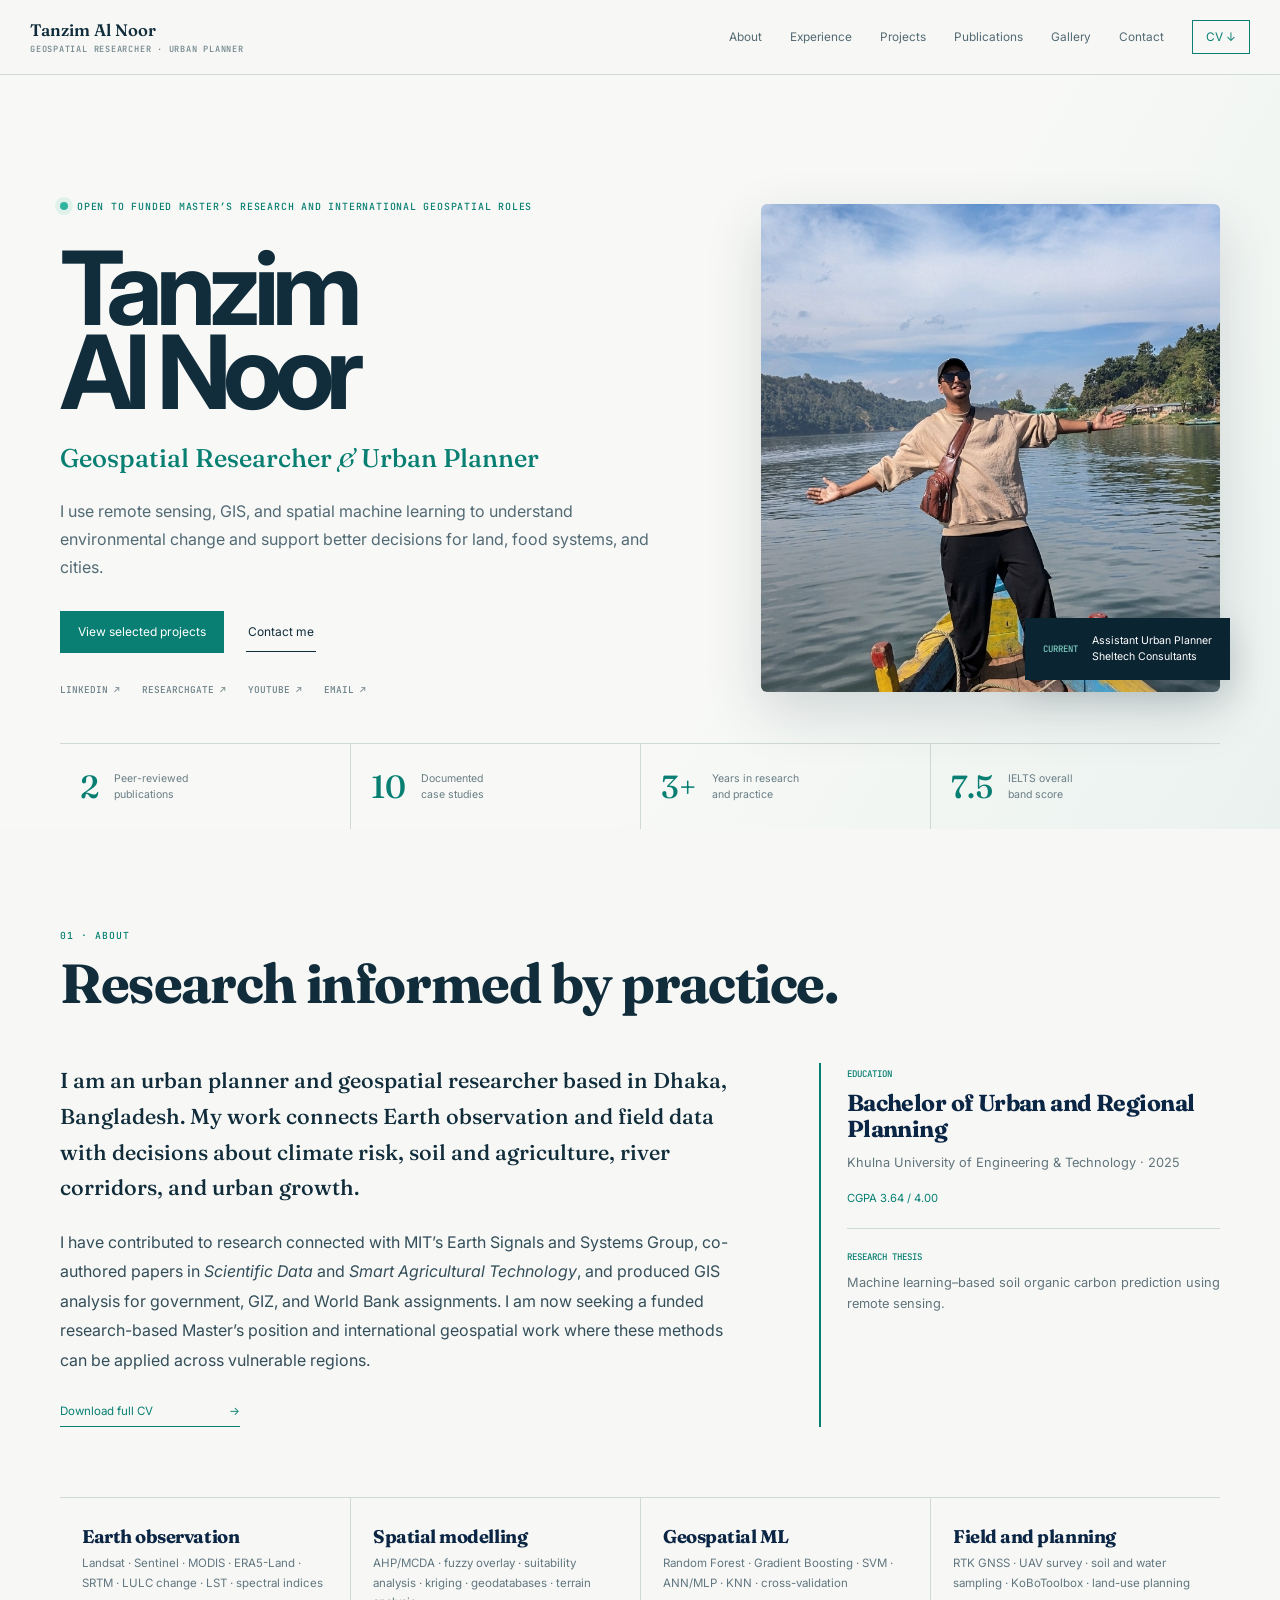
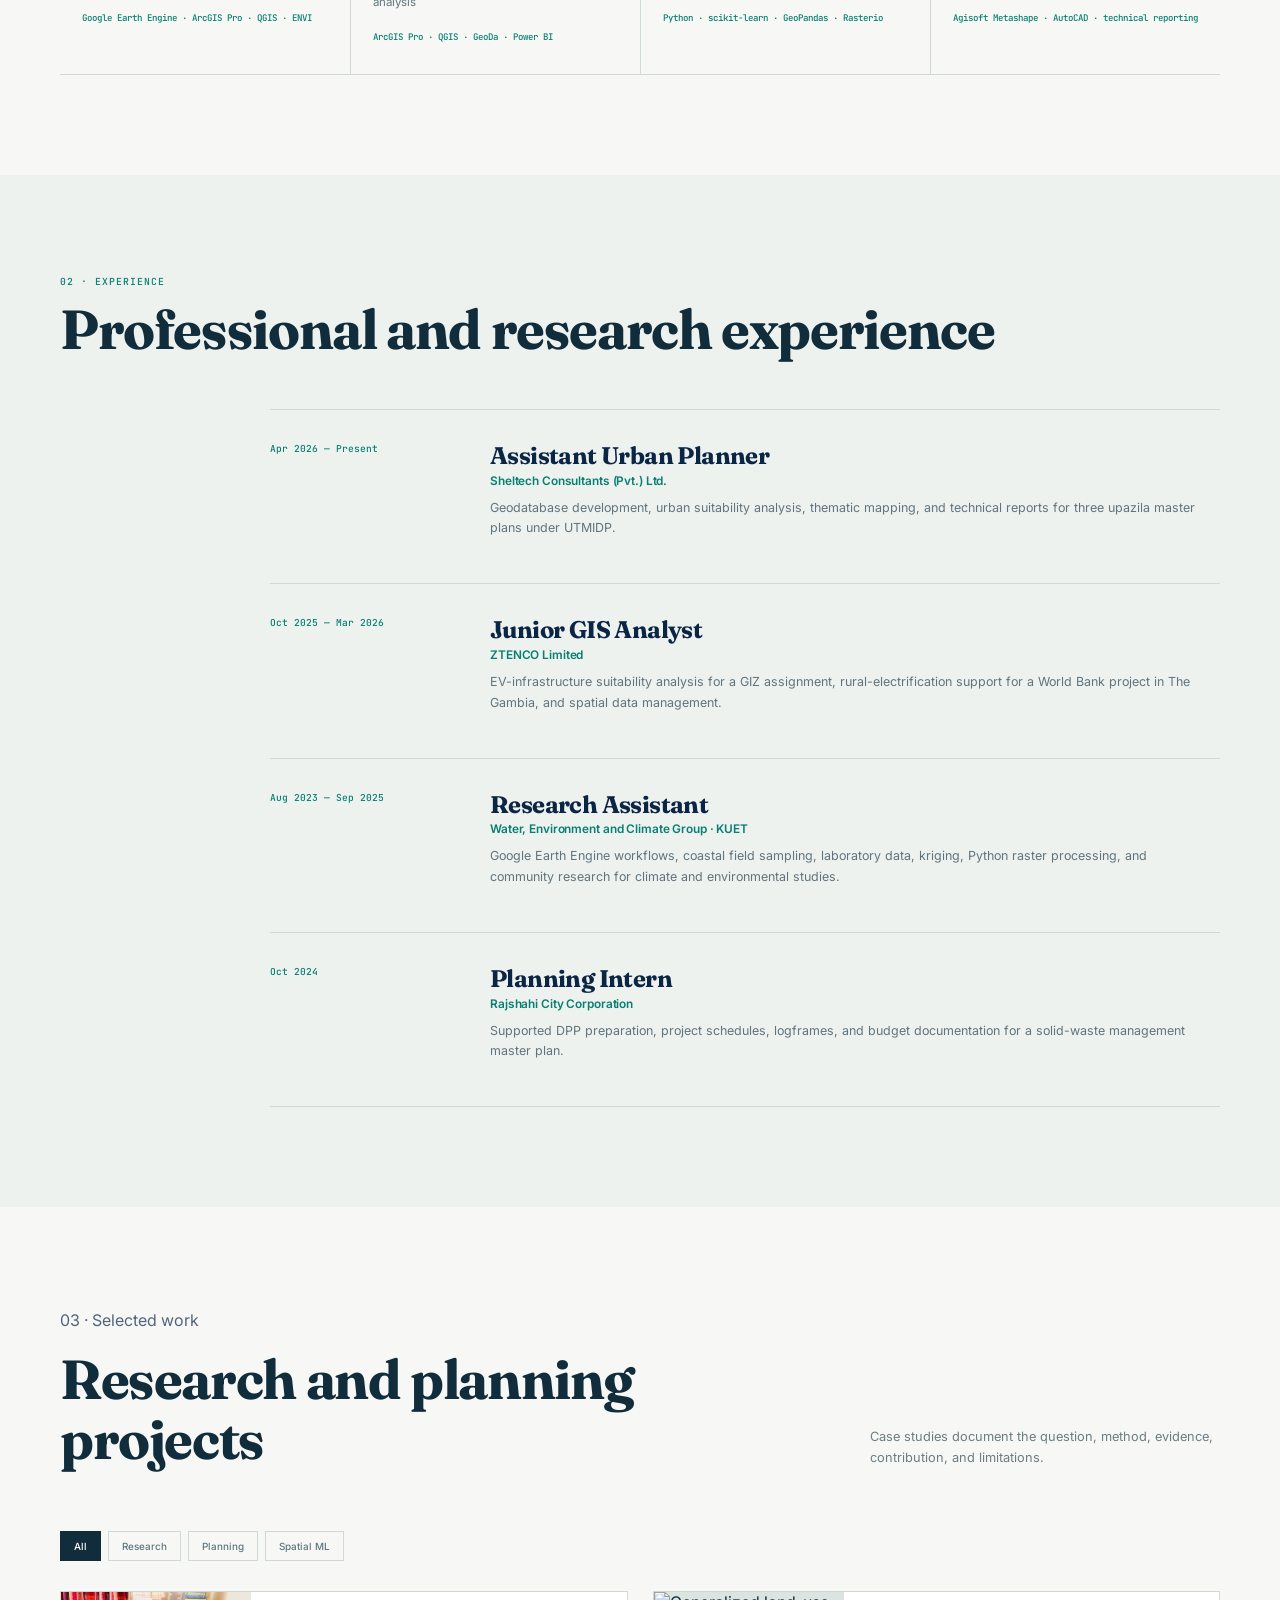
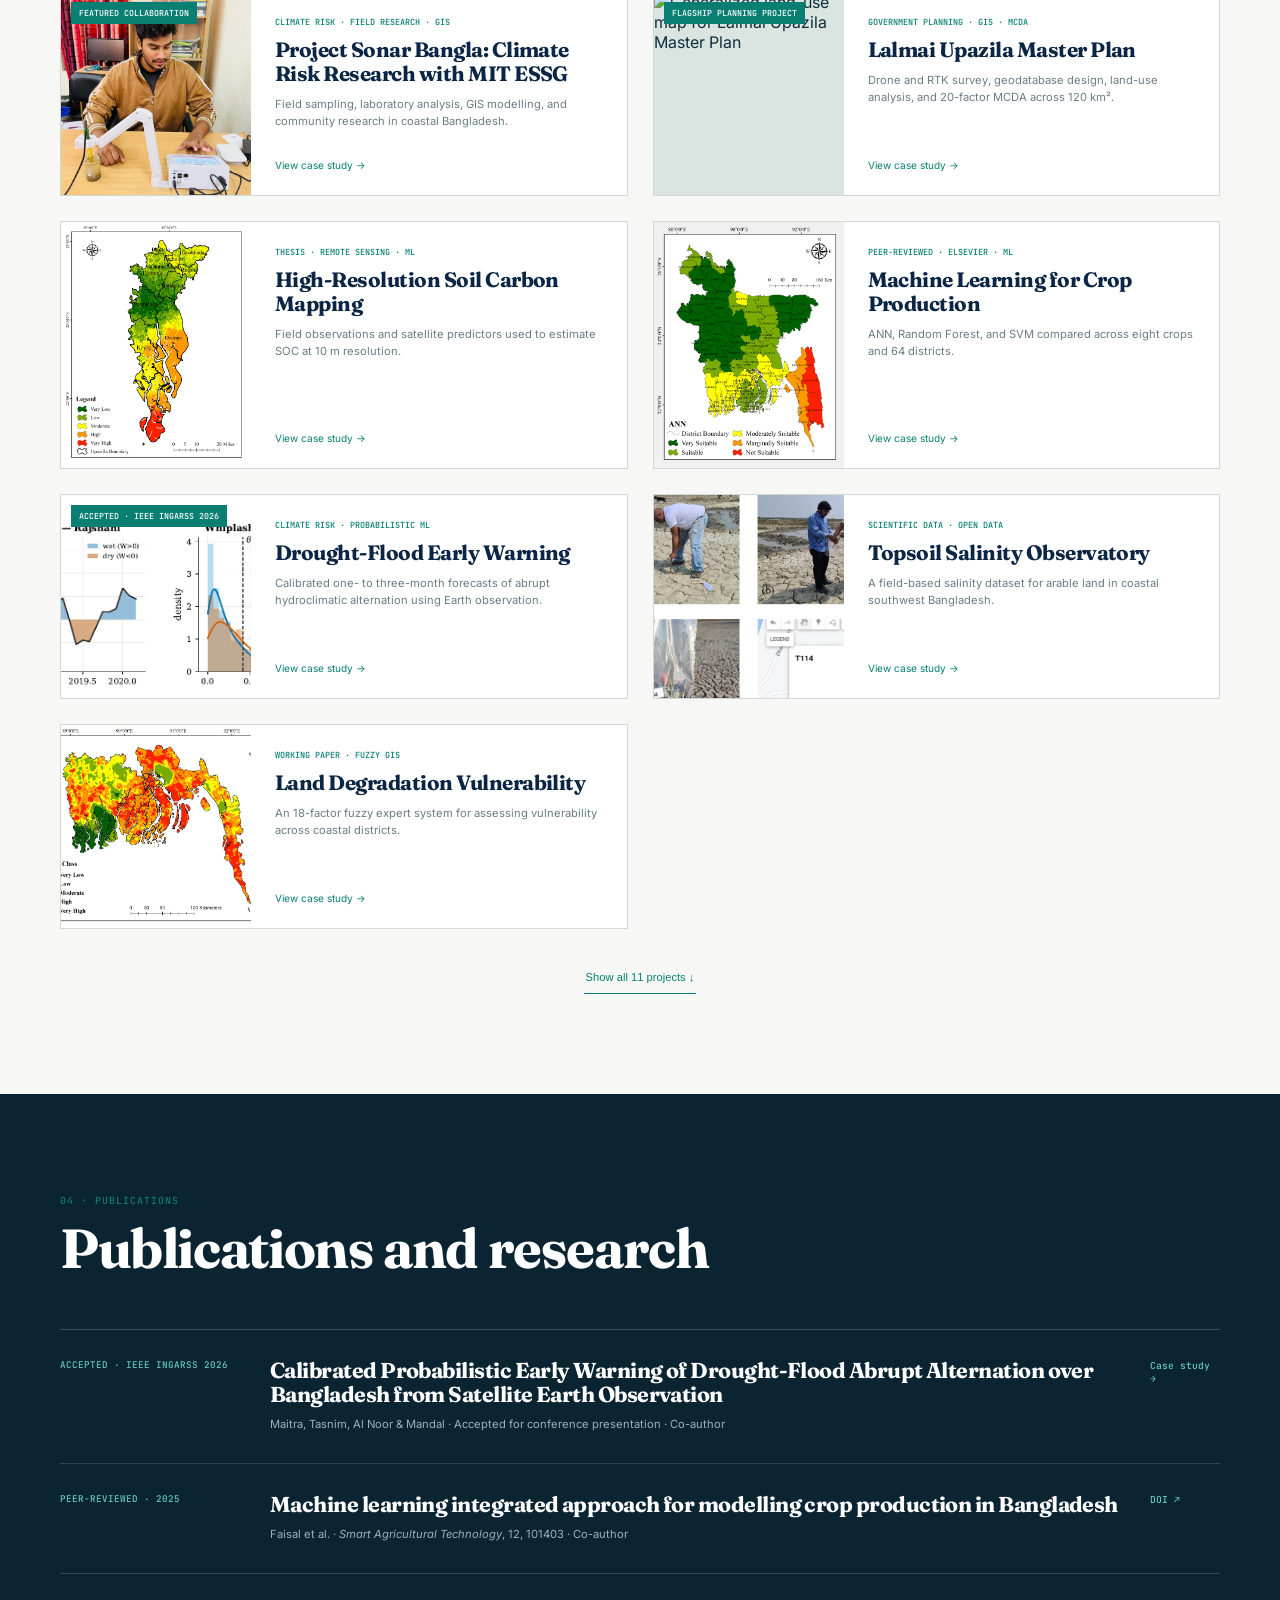
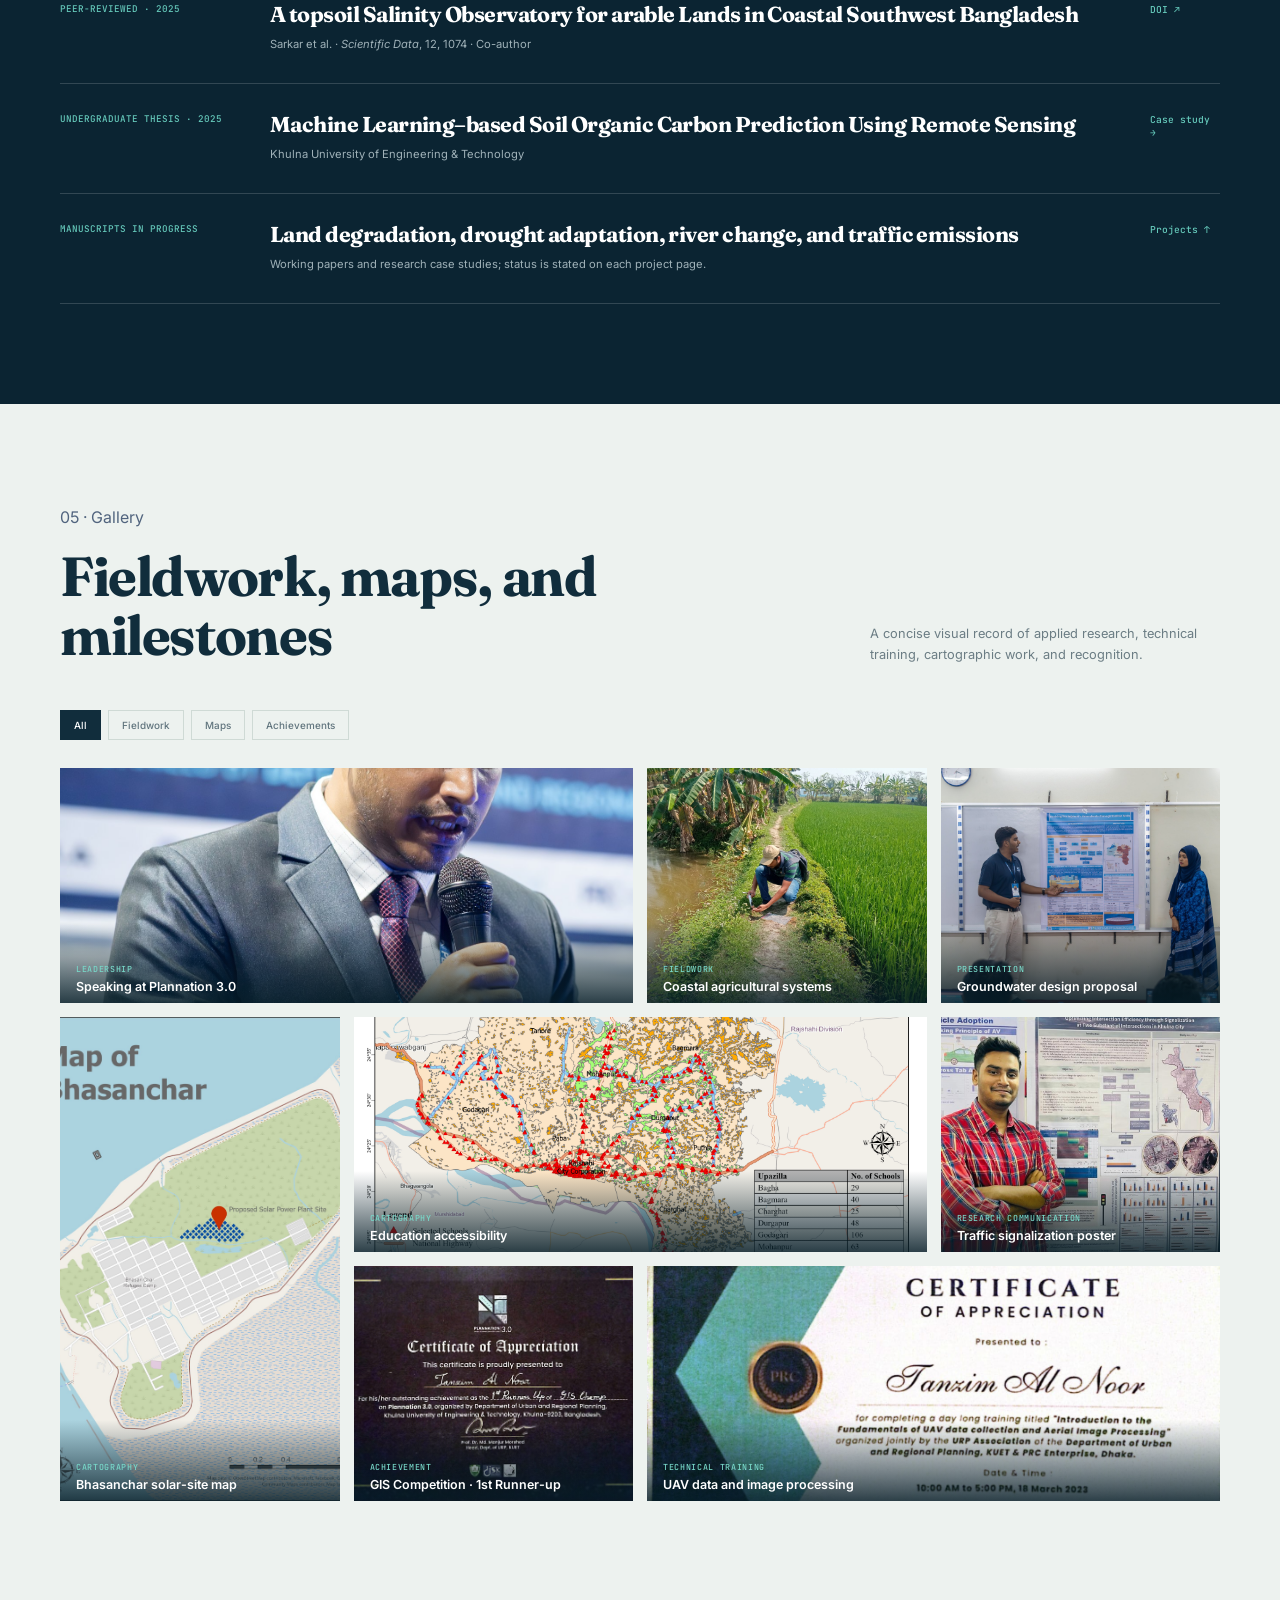
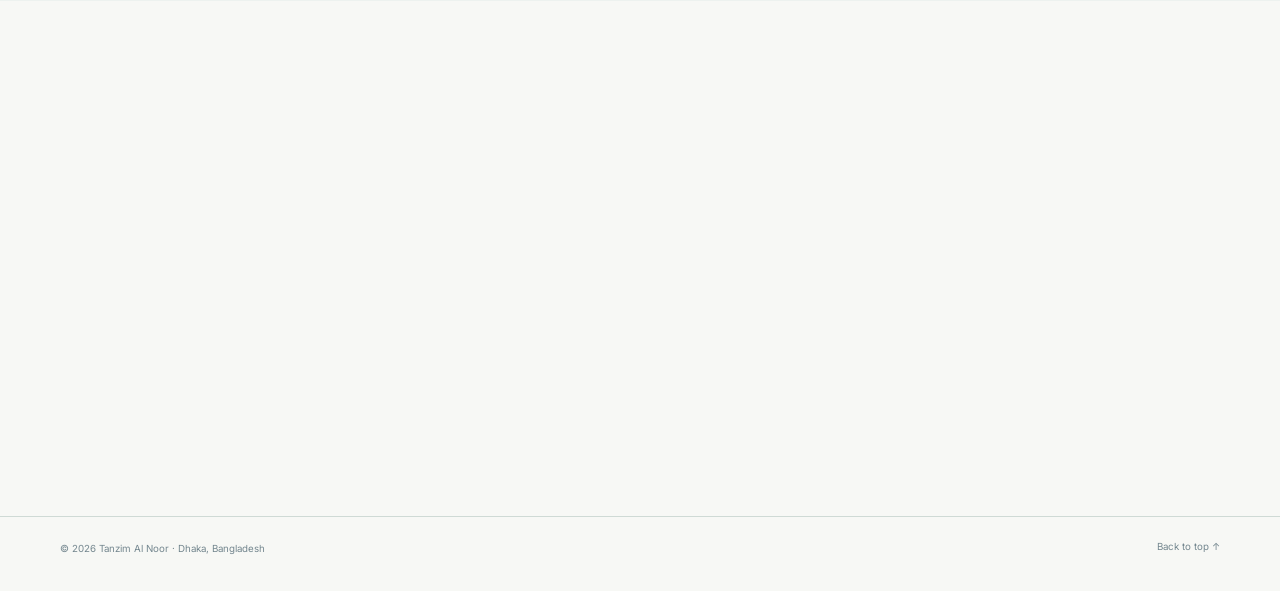
==== commit 0cc5a30f: "Add accepted InGARSS drought-flood paper" ====
--- a/index.html
+++ b/index.html
@@ -22,15 +22,16 @@
 <a class="pf-project pf-featured" data-kind="planning" href="projects/lalmai-master-plan.html" data-fade><div class="pf-project-image"><img src="images/projects/lalmai/generalized-landuse-map.jpg" alt="Generalized land-use map for Lalmai Upazila Master Plan"><b>Flagship planning project</b></div><div><p>Government planning · GIS · MCDA</p><h3>Lalmai Upazila Master Plan</h3><span>Drone and RTK survey, geodatabase design, land-use analysis, and 20-factor MCDA across 120 km².</span><em>View case study →</em></div></a>
 <a class="pf-project" data-kind="research ml" href="projects/thesis-soc.html" data-fade><div class="pf-project-image"><img src="images/projects/thesis/soc-spatial-map-rf.jpg" alt="Machine-learning prediction map of soil organic carbon" loading="lazy"></div><div><p>Thesis · Remote sensing · ML</p><h3>High-Resolution Soil Carbon Mapping</h3><span>Field observations and satellite predictors used to estimate SOC at 10 m resolution.</span><em>View case study →</em></div></a>
 <a class="pf-project" data-kind="research ml" href="projects/journal-crop-ml.html" data-fade><div class="pf-project-image"><img src="images/projects/journal/bangladesh-crop-map.jpg" alt="Crop-production machine-learning study map" loading="lazy"></div><div><p>Peer-reviewed · Elsevier · ML</p><h3>Machine Learning for Crop Production</h3><span>ANN, Random Forest, and SVM compared across eight crops and 64 districts.</span><em>View case study →</em></div></a>
+<a class="pf-project" data-kind="research ml" href="projects/ingarss-dfaa-early-warning.html" data-fade><div class="pf-project-image"><img src="images/projects/ingarss-dfaa/dfaa-mechanism-trend.jpg" alt="Drought-flood abrupt alternation mechanism and event distribution" loading="lazy"><b>Accepted · IEEE InGARSS 2026</b></div><div><p>Climate risk · Probabilistic ML</p><h3>Drought-Flood Early Warning</h3><span>Calibrated one- to three-month forecasts of abrupt hydroclimatic alternation using Earth observation.</span><em>View case study →</em></div></a>
 <a class="pf-project" data-kind="research" href="projects/topsoil-salinity-observatory.html" data-fade><div class="pf-project-image"><img src="images/projects/topsoil-observatory/topsoil-observatory-hero.jpg" alt="Topsoil collection during salinity field research" loading="lazy"></div><div><p>Scientific Data · Open data</p><h3>Topsoil Salinity Observatory</h3><span>A field-based salinity dataset for arable land in coastal southwest Bangladesh.</span><em>View case study →</em></div></a>
 <a class="pf-project" data-kind="research" href="projects/ldvi-coastal-bangladesh.html" data-fade><div class="pf-project-image"><img src="images/projects/ldvi/ldvi_map.jpg" alt="Land Degradation Vulnerability Index map" loading="lazy"></div><div><p>Working paper · Fuzzy GIS</p><h3>Land Degradation Vulnerability</h3><span>An 18-factor fuzzy expert system for assessing vulnerability across coastal districts.</span><em>View case study →</em></div></a>
 <a class="pf-project pf-extra" data-kind="research" href="projects/dharla-river-dynamics.html" data-fade><div class="pf-project-image"><img src="images/projects/dharla/study-area.jpg" alt="Dharla River and bridge study area" loading="lazy"></div><div><p>River systems · Landsat</p><h3>Dharla River-Corridor Change</h3><span>Multi-decadal LULC and thermal analysis around a major river crossing.</span><em>View case study →</em></div></a>
 <a class="pf-project pf-extra" data-kind="research ml" href="projects/drought-crop-tolerance.html" data-fade><div class="pf-project-image"><img src="images/projects/drought/drought-tolerance-hero.jpg" alt="Drought-tolerant crop assessment map" loading="lazy"></div><div><p>Climate adaptation · GeoAI</p><h3>Drought-Tolerant Crop Selection</h3><span>Geospatial machine learning for climate-adaptive agricultural planning.</span><em>View case study →</em></div></a>
 <a class="pf-project pf-extra" data-kind="research ml" href="projects/soil-salinity-susceptibility.html" data-fade><div class="pf-project-image"><img src="images/projects/salinity/satkhira-salinity-hero.jpg" alt="Soil salinity susceptibility map" loading="lazy"></div><div><p>Sentinel-2 · ML</p><h3>Soil Salinity Susceptibility</h3><span>Satellite indices and machine-learning models for spatial salinity assessment.</span><em>View case study →</em></div></a>
 <a class="pf-project pf-extra" data-kind="planning ml" href="projects/traffic-signalization-emissions.html" data-fade><div class="pf-project-image"><img src="images/projects/traffic-signalization/traffic-signalization-hero.jpg" alt="Traffic intersection used in emissions simulation" loading="lazy"></div><div><p>Transport · VISSIM</p><h3>Traffic Signalization and Emissions</h3><span>Microsimulation assessment of intersection control and vehicle emissions.</span><em>View case study →</em></div></a>
-</div><button class="pf-show" type="button" aria-expanded="false">Show all 10 projects <span>↓</span></button></div></section>
+</div><button class="pf-show" type="button" aria-expanded="false">Show all 11 projects <span>↓</span></button></div></section>
 
-<section class="pf-section pf-dark" id="publications"><div class="pf-shell"><header class="pf-section-head" data-fade><p>04 · Publications</p><h2>Publications and research</h2></header><div class="pf-publications"><article data-fade><span>Peer-reviewed · 2025</span><div><h3>Machine learning integrated approach for modelling crop production in Bangladesh</h3><p>Faisal et al. · <em>Smart Agricultural Technology</em>, 12, 101403 · Co-author</p></div><a href="https://doi.org/10.1016/j.atech.2025.101403" target="_blank" rel="noopener">DOI ↗</a></article><article data-fade><span>Peer-reviewed · 2025</span><div><h3>A topsoil Salinity Observatory for arable Lands in Coastal Southwest Bangladesh</h3><p>Sarkar et al. · <em>Scientific Data</em>, 12, 1074 · Co-author</p></div><a href="https://doi.org/10.1038/s41597-025-05447-1" target="_blank" rel="noopener">DOI ↗</a></article><article data-fade><span>Undergraduate thesis · 2025</span><div><h3>Machine Learning–based Soil Organic Carbon Prediction Using Remote Sensing</h3><p>Khulna University of Engineering &amp; Technology</p></div><a href="projects/thesis-soc.html">Case study →</a></article><article data-fade><span>Manuscripts in progress</span><div><h3>Land degradation, drought adaptation, river change, and traffic emissions</h3><p>Working papers and research case studies; status is stated on each project page.</p></div><a href="#projects">Projects ↑</a></article></div></div></section>
+<section class="pf-section pf-dark" id="publications"><div class="pf-shell"><header class="pf-section-head" data-fade><p>04 · Publications</p><h2>Publications and research</h2></header><div class="pf-publications"><article data-fade><span>Accepted · IEEE InGARSS 2026</span><div><h3>Calibrated Probabilistic Early Warning of Drought-Flood Abrupt Alternation over Bangladesh from Satellite Earth Observation</h3><p>Maitra, Tasnim, Al Noor &amp; Mandal · Accepted for conference presentation · Co-author</p></div><a href="projects/ingarss-dfaa-early-warning.html">Case study →</a></article><article data-fade><span>Peer-reviewed · 2025</span><div><h3>Machine learning integrated approach for modelling crop production in Bangladesh</h3><p>Faisal et al. · <em>Smart Agricultural Technology</em>, 12, 101403 · Co-author</p></div><a href="https://doi.org/10.1016/j.atech.2025.101403" target="_blank" rel="noopener">DOI ↗</a></article><article data-fade><span>Peer-reviewed · 2025</span><div><h3>A topsoil Salinity Observatory for arable Lands in Coastal Southwest Bangladesh</h3><p>Sarkar et al. · <em>Scientific Data</em>, 12, 1074 · Co-author</p></div><a href="https://doi.org/10.1038/s41597-025-05447-1" target="_blank" rel="noopener">DOI ↗</a></article><article data-fade><span>Undergraduate thesis · 2025</span><div><h3>Machine Learning–based Soil Organic Carbon Prediction Using Remote Sensing</h3><p>Khulna University of Engineering &amp; Technology</p></div><a href="projects/thesis-soc.html">Case study →</a></article><article data-fade><span>Manuscripts in progress</span><div><h3>Land degradation, drought adaptation, river change, and traffic emissions</h3><p>Working papers and research case studies; status is stated on each project page.</p></div><a href="#projects">Projects ↑</a></article></div></div></section>
 
 <section class="pf-section pf-gallery-section" id="gallery"><div class="pf-shell"><header class="pf-section-head pf-head-row" data-fade><div><p>05 · Gallery</p><h2>Fieldwork, maps, and milestones</h2></div><p>A concise visual record of applied research, technical training, cartographic work, and recognition.</p></header><div class="pf-gallery-filters" data-fade role="group" aria-label="Filter gallery"><button class="is-active" data-gallery-filter="all">All</button><button data-gallery-filter="field">Fieldwork</button><button data-gallery-filter="maps">Maps</button><button data-gallery-filter="achievement">Achievements</button></div><div class="pf-gallery">
 <button class="pf-gallery-item pf-gallery-wide" data-gallery-kind="achievement" data-gallery-title="Speaking at Plannation 3.0" data-gallery-copy="Addressing participants while serving as Head of Logistics and Food Management at the national urban and regional planning festival." data-gallery-src="images/gallery/plannation-stage-speaking.jpg"><img src="images/gallery/plannation-stage-speaking.jpg" alt="Tanzim Al Noor speaking at Plannation 3.0" loading="lazy"><span><b>Leadership</b>Speaking at Plannation 3.0</span></button>
@@ -46,4 +47,4 @@
 
 <section class="pf-section" id="contact"><div class="pf-shell pf-contact"><div data-fade><p class="pf-label">06 · Contact</p><h2>Research supervision, collaboration, or geospatial work.</h2><p>I am interested in funded research-based Master’s opportunities and international roles in GIS, Earth observation, spatial data science, and climate or environmental planning.</p></div><aside data-fade><a href="mailto:tanzim11033@gmail.com?subject=Prospective%20Master%E2%80%99s%20research%20conversation"><span>Email</span><strong>tanzim11033@gmail.com</strong><i>↗</i></a><a href="https://www.linkedin.com/in/tanzim-al-noor-0a78561b3" target="_blank" rel="noopener"><span>LinkedIn</span><strong>tanzim-al-noor</strong><i>↗</i></a><a href="https://www.youtube.com/@TanzimAlNoor" target="_blank" rel="noopener"><span>YouTube</span><strong>@TanzimAlNoor</strong><i>↗</i></a><a href="Tanzim_Al_Noor_CV.pdf" download><span>Curriculum vitae</span><strong>Download PDF</strong><i>↓</i></a></aside></div></section>
 </main><footer class="pf-footer"><div class="pf-shell"><p>© 2026 Tanzim Al Noor · Dhaka, Bangladesh</p><a href="#home">Back to top ↑</a></div></footer>
-<script>(()=>{const b=document.querySelector('.pf-menu'),n=document.querySelector('.pf-links');if(b&&n&&!b.dataset.bound){b.dataset.bound='1';b.onclick=()=>{const o=b.getAttribute('aria-expanded')==='true';b.setAttribute('aria-expanded',String(!o));n.classList.toggle('open',!o)};n.querySelectorAll('a').forEach(a=>a.onclick=()=>{b.setAttribute('aria-expanded','false');n.classList.remove('open')})}const filters=document.querySelectorAll('[data-filter]'),cards=document.querySelectorAll('.pf-project'),show=document.querySelector('.pf-show');filters.forEach(f=>f.onclick=()=>{filters.forEach(x=>x.classList.remove('is-active'));f.classList.add('is-active');const k=f.dataset.filter;cards.forEach(c=>{c.hidden=k!=='all'&&!c.dataset.kind.split(' ').includes(k)});if(k!=='all'){document.querySelector('.pf-projects').classList.add('show-all');show.hidden=true}else{show.hidden=false;document.querySelector('.pf-projects').classList.toggle('show-all',show.getAttribute('aria-expanded')==='true')}});show.onclick=()=>{const o=show.getAttribute('aria-expanded')==='true';show.setAttribute('aria-expanded',String(!o));document.querySelector('.pf-projects').classList.toggle('show-all',!o);show.innerHTML=o?'Show all 10 projects <span>↓</span>':'Show fewer projects <span>↑</span>'};const els=document.querySelectorAll('[data-fade]');if(matchMedia('(prefers-reduced-motion:reduce)').matches)els.forEach(e=>e.classList.add('visible'));else{const io=new IntersectionObserver(es=>es.forEach(e=>{if(e.isIntersecting){e.target.classList.add('visible');io.unobserve(e.target)}}),{threshold:.08});els.forEach(e=>io.observe(e))}})();</script></body></html>
+<script>(()=>{const b=document.querySelector('.pf-menu'),n=document.querySelector('.pf-links');if(b&&n&&!b.dataset.bound){b.dataset.bound='1';b.onclick=()=>{const o=b.getAttribute('aria-expanded')==='true';b.setAttribute('aria-expanded',String(!o));n.classList.toggle('open',!o)};n.querySelectorAll('a').forEach(a=>a.onclick=()=>{b.setAttribute('aria-expanded','false');n.classList.remove('open')})}const filters=document.querySelectorAll('[data-filter]'),cards=document.querySelectorAll('.pf-project'),show=document.querySelector('.pf-show');filters.forEach(f=>f.onclick=()=>{filters.forEach(x=>x.classList.remove('is-active'));f.classList.add('is-active');const k=f.dataset.filter;cards.forEach(c=>{c.hidden=k!=='all'&&!c.dataset.kind.split(' ').includes(k)});if(k!=='all'){document.querySelector('.pf-projects').classList.add('show-all');show.hidden=true}else{show.hidden=false;document.querySelector('.pf-projects').classList.toggle('show-all',show.getAttribute('aria-expanded')==='true')}});show.onclick=()=>{const o=show.getAttribute('aria-expanded')==='true';show.setAttribute('aria-expanded',String(!o));document.querySelector('.pf-projects').classList.toggle('show-all',!o);show.innerHTML=o?'Show all 11 projects <span>↓</span>':'Show fewer projects <span>↑</span>'};const els=document.querySelectorAll('[data-fade]');if(matchMedia('(prefers-reduced-motion:reduce)').matches)els.forEach(e=>e.classList.add('visible'));else{const io=new IntersectionObserver(es=>es.forEach(e=>{if(e.isIntersecting){e.target.classList.add('visible');io.unobserve(e.target)}}),{threshold:.08});els.forEach(e=>io.observe(e))}})();</script></body></html>
